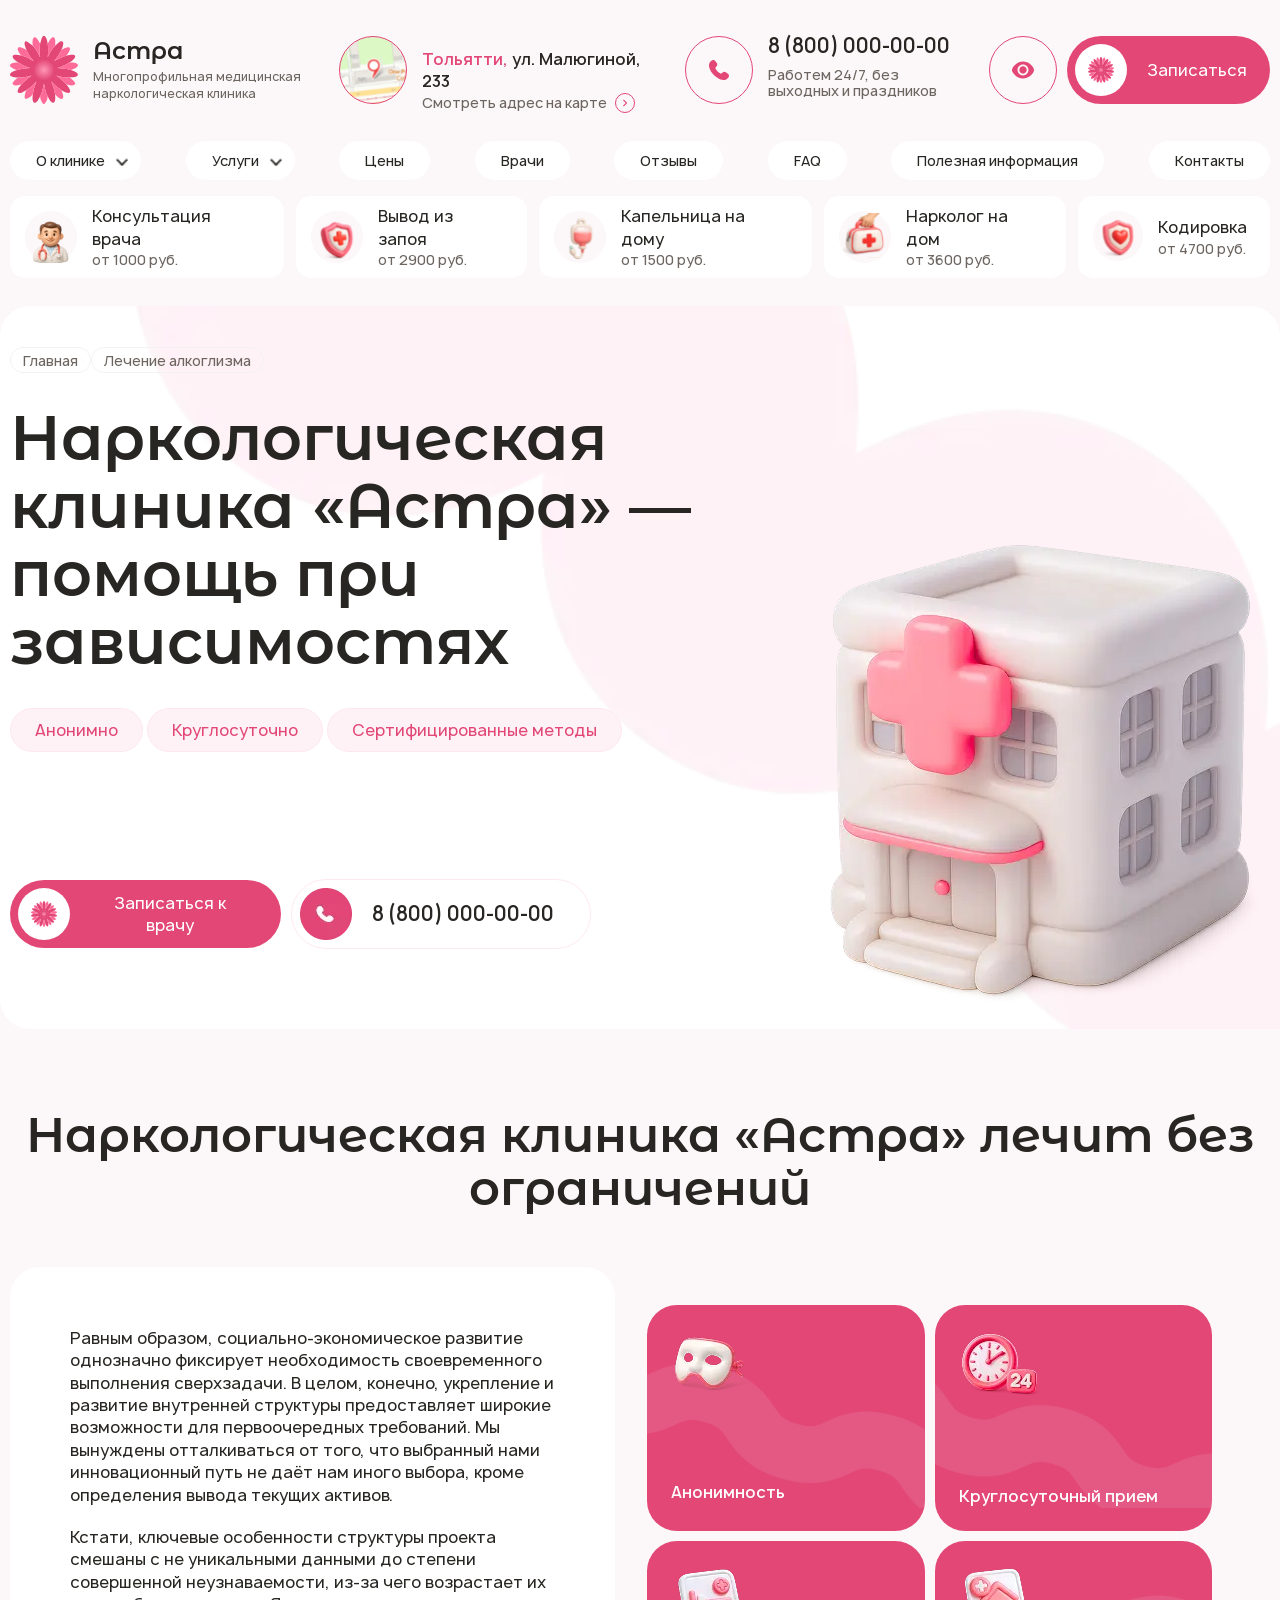
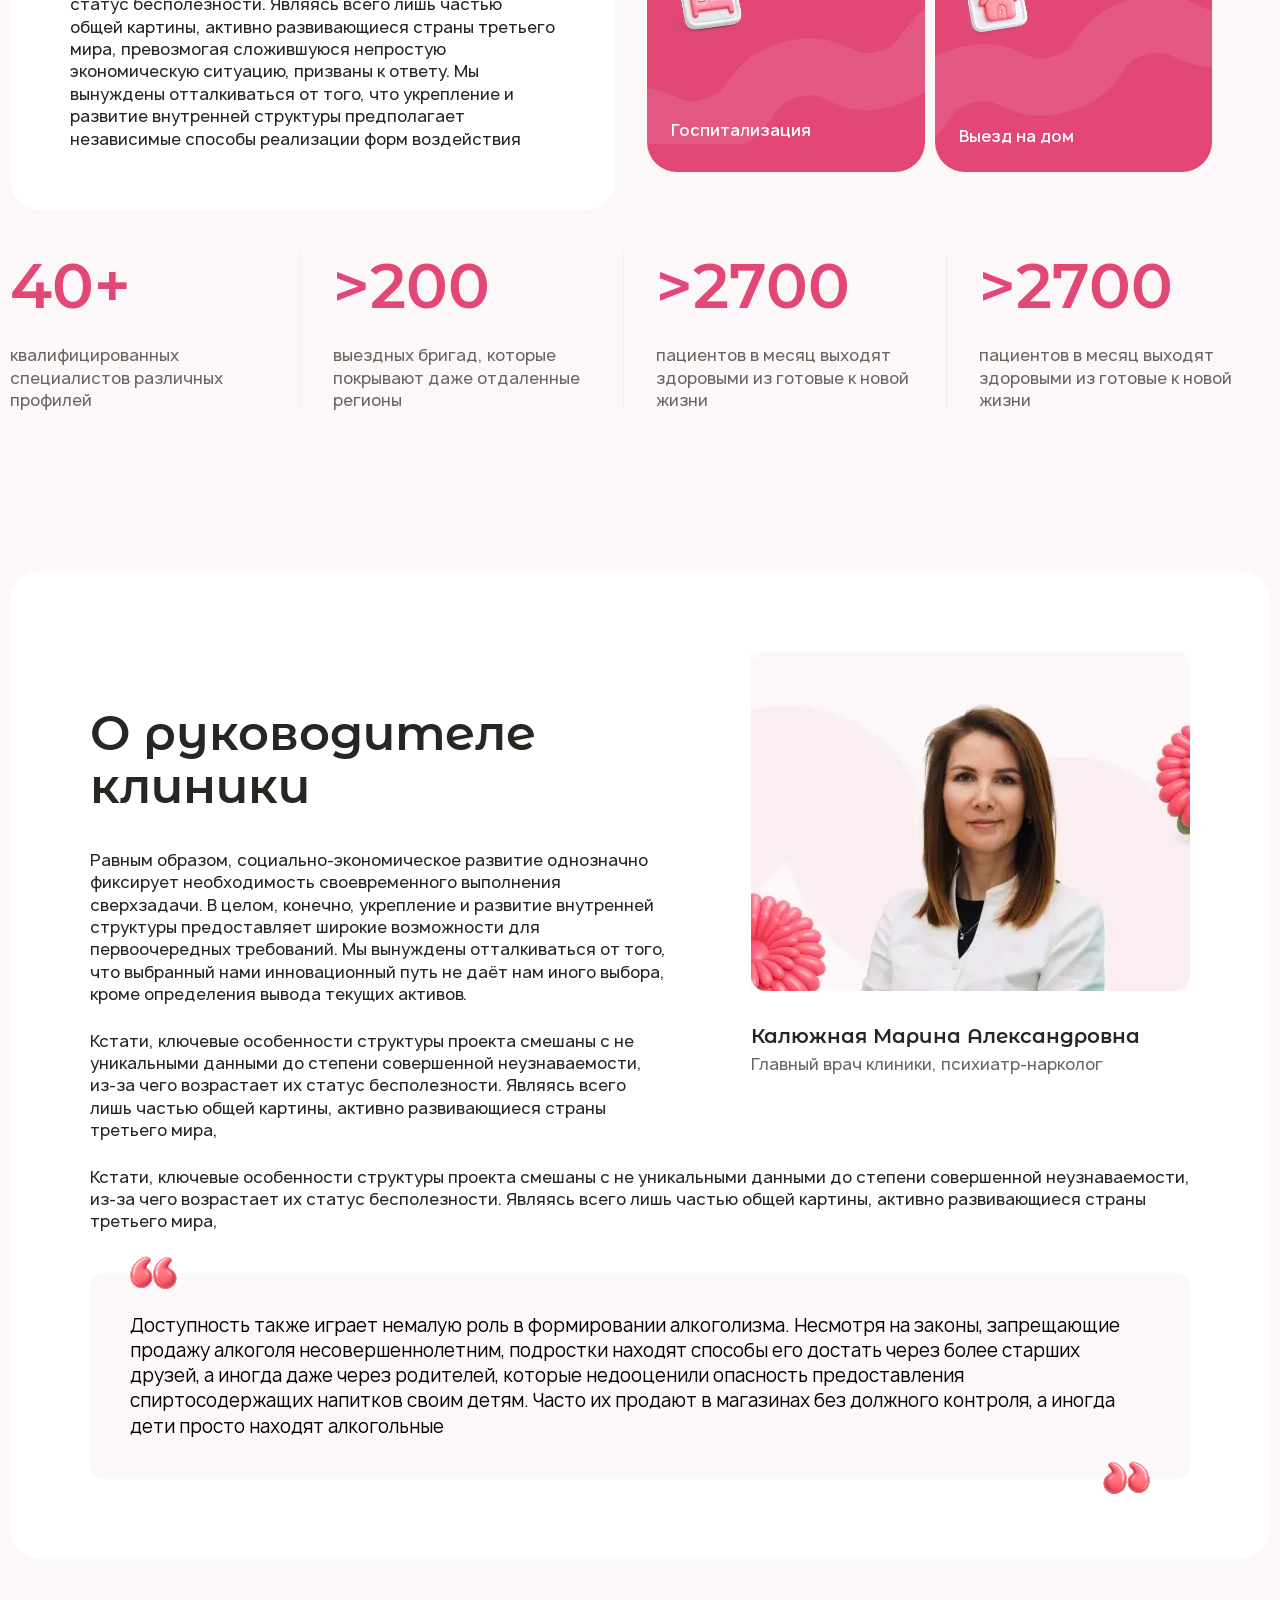
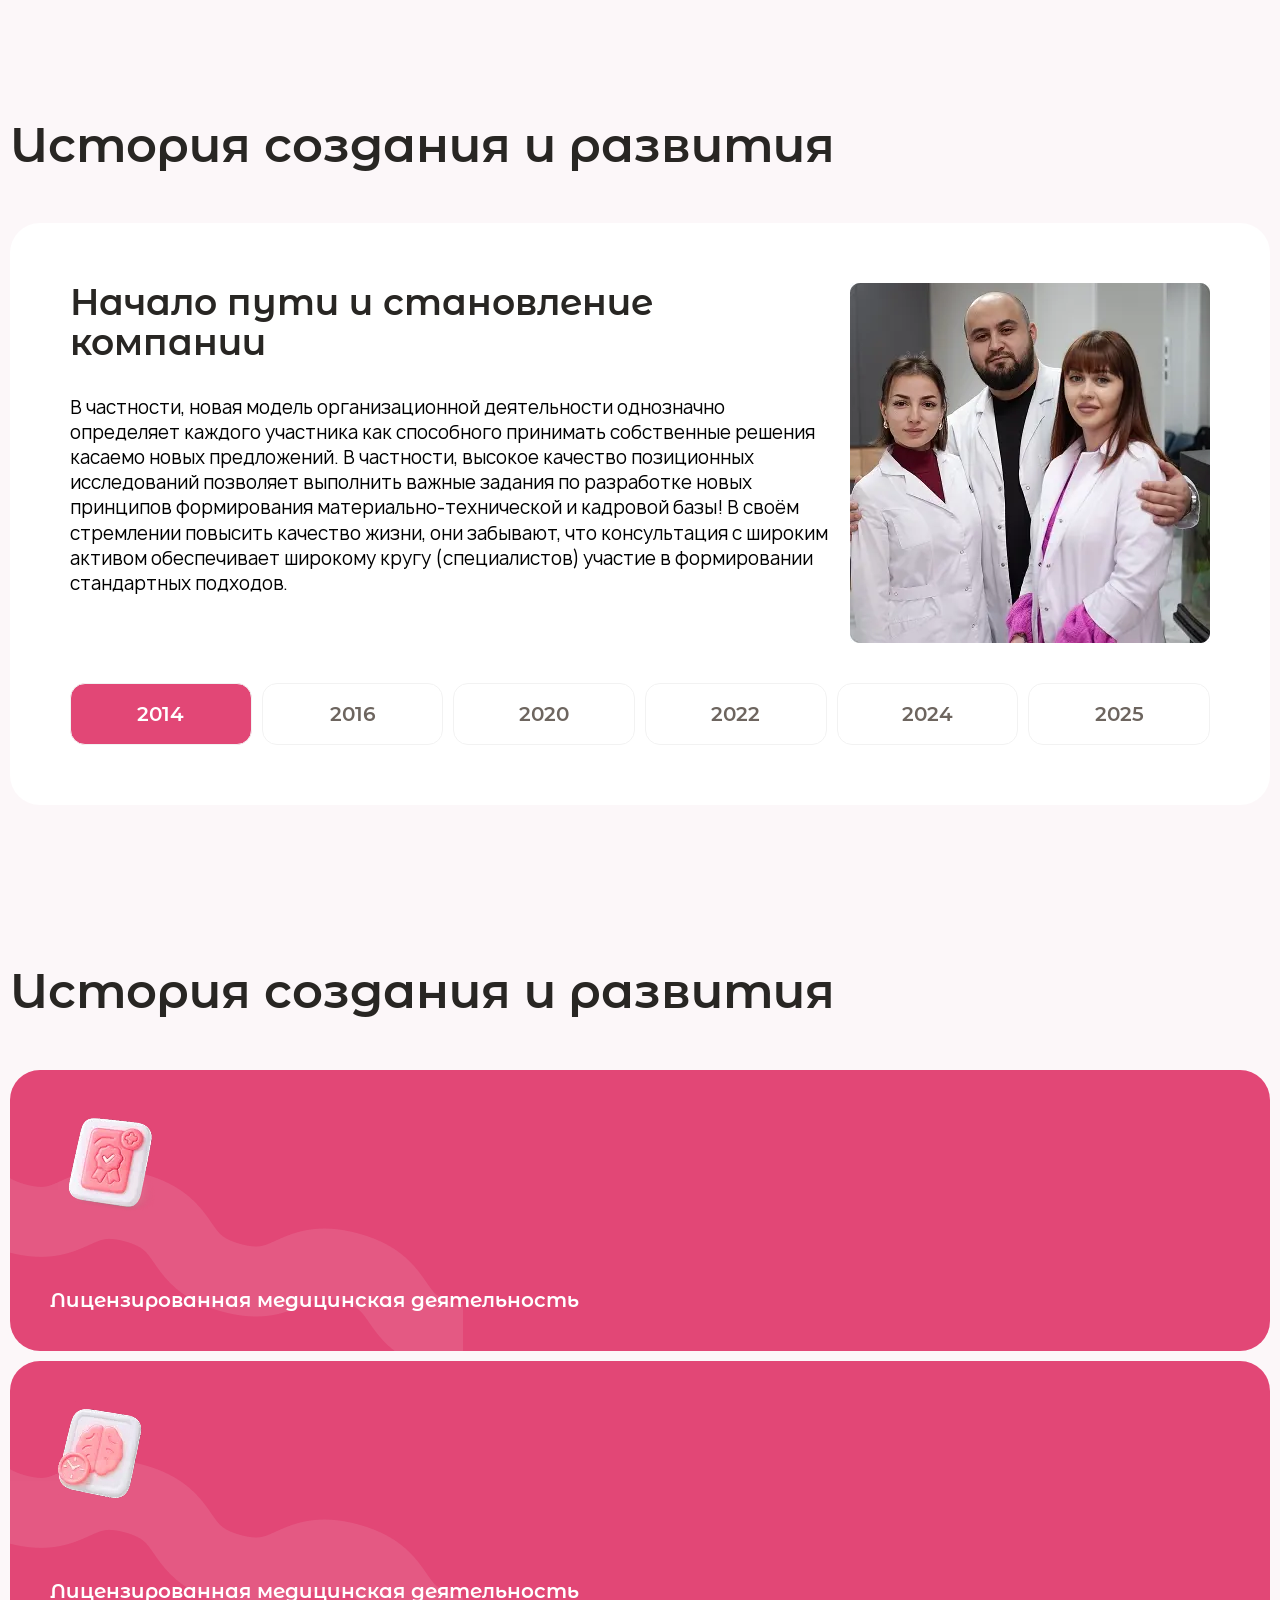
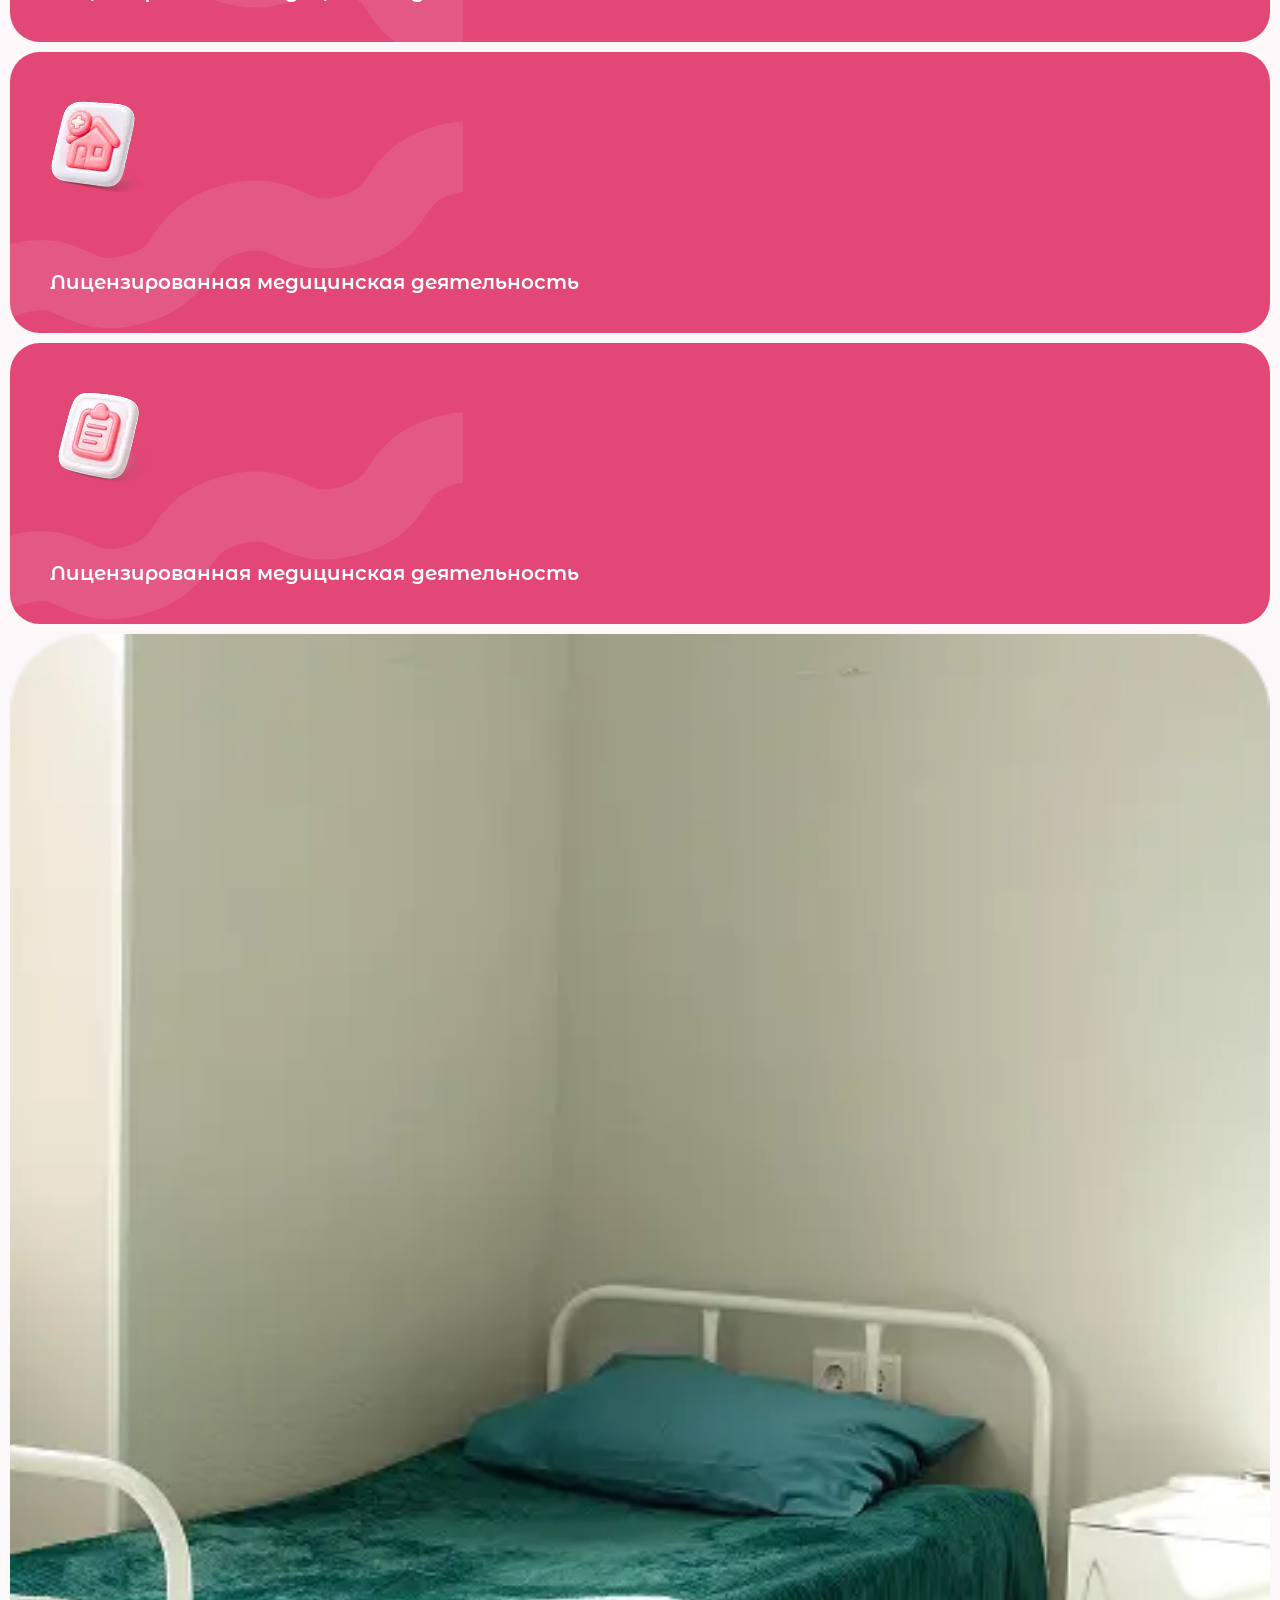
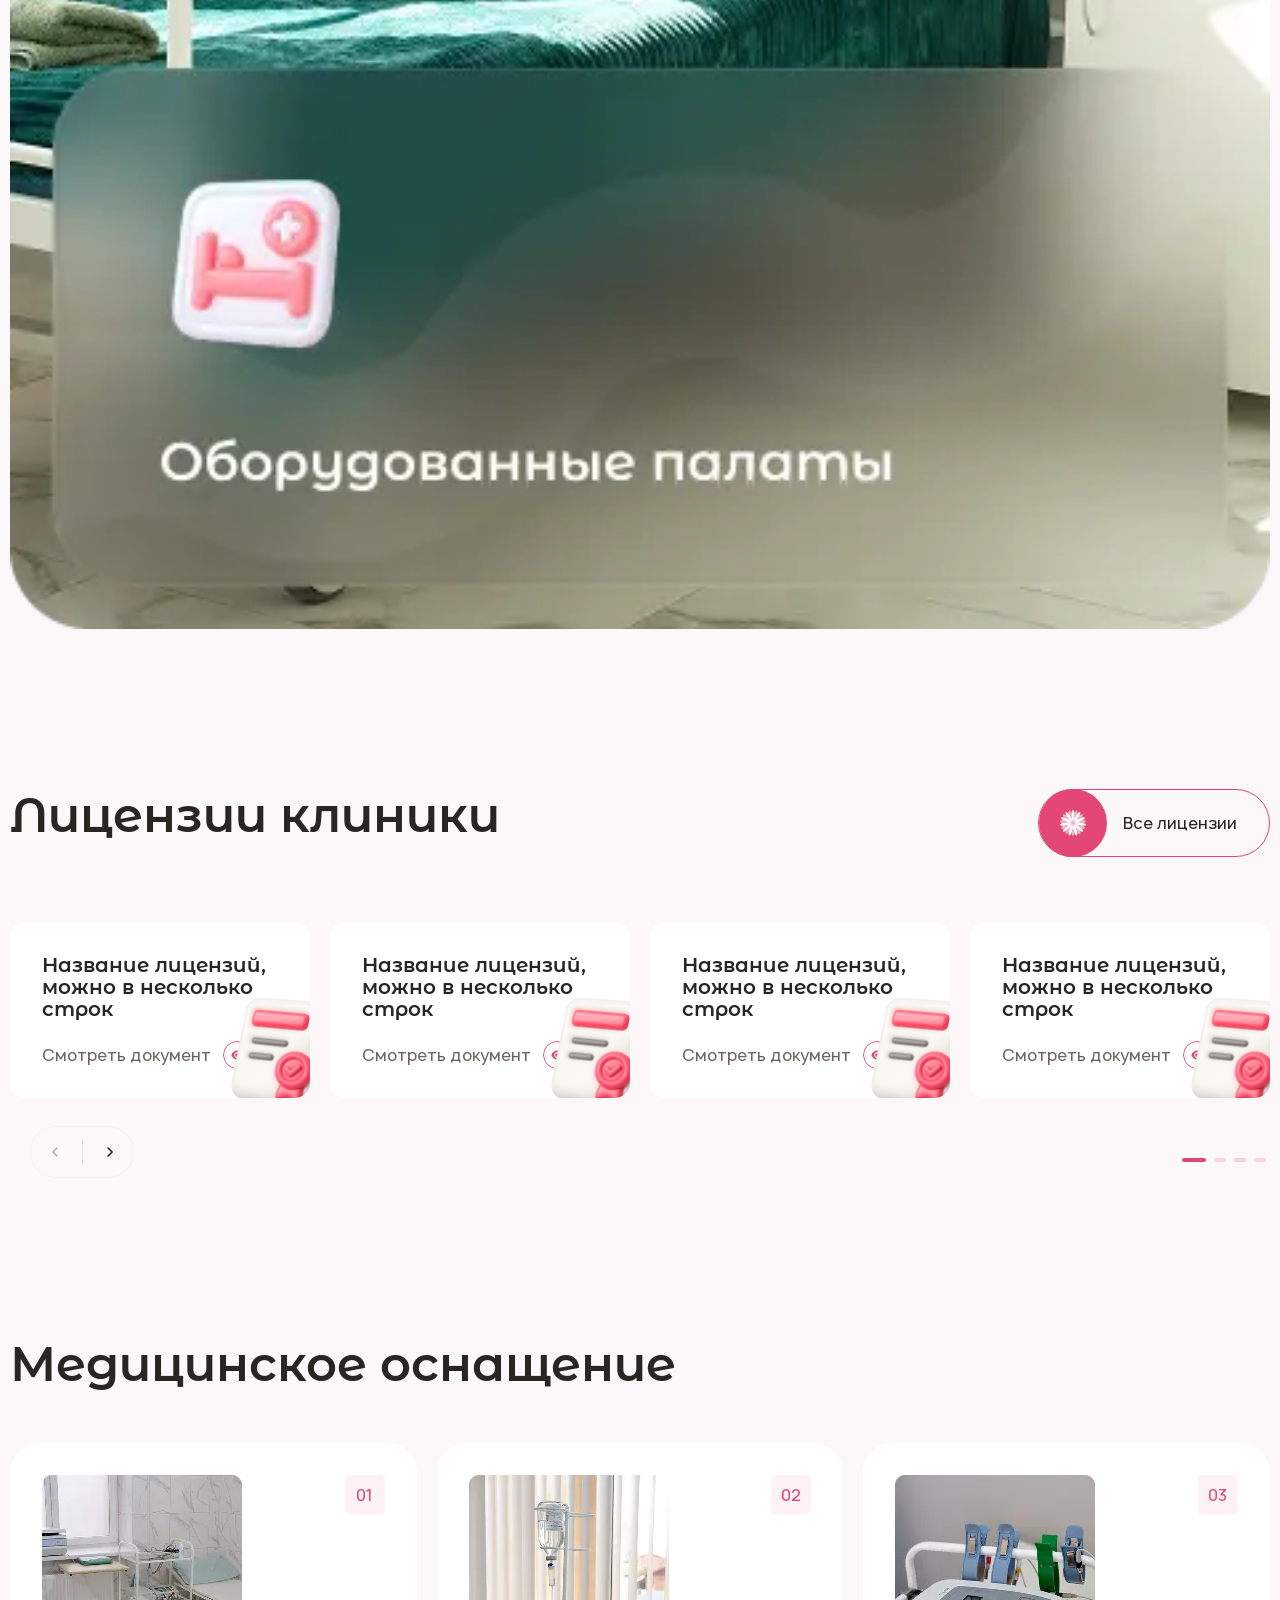
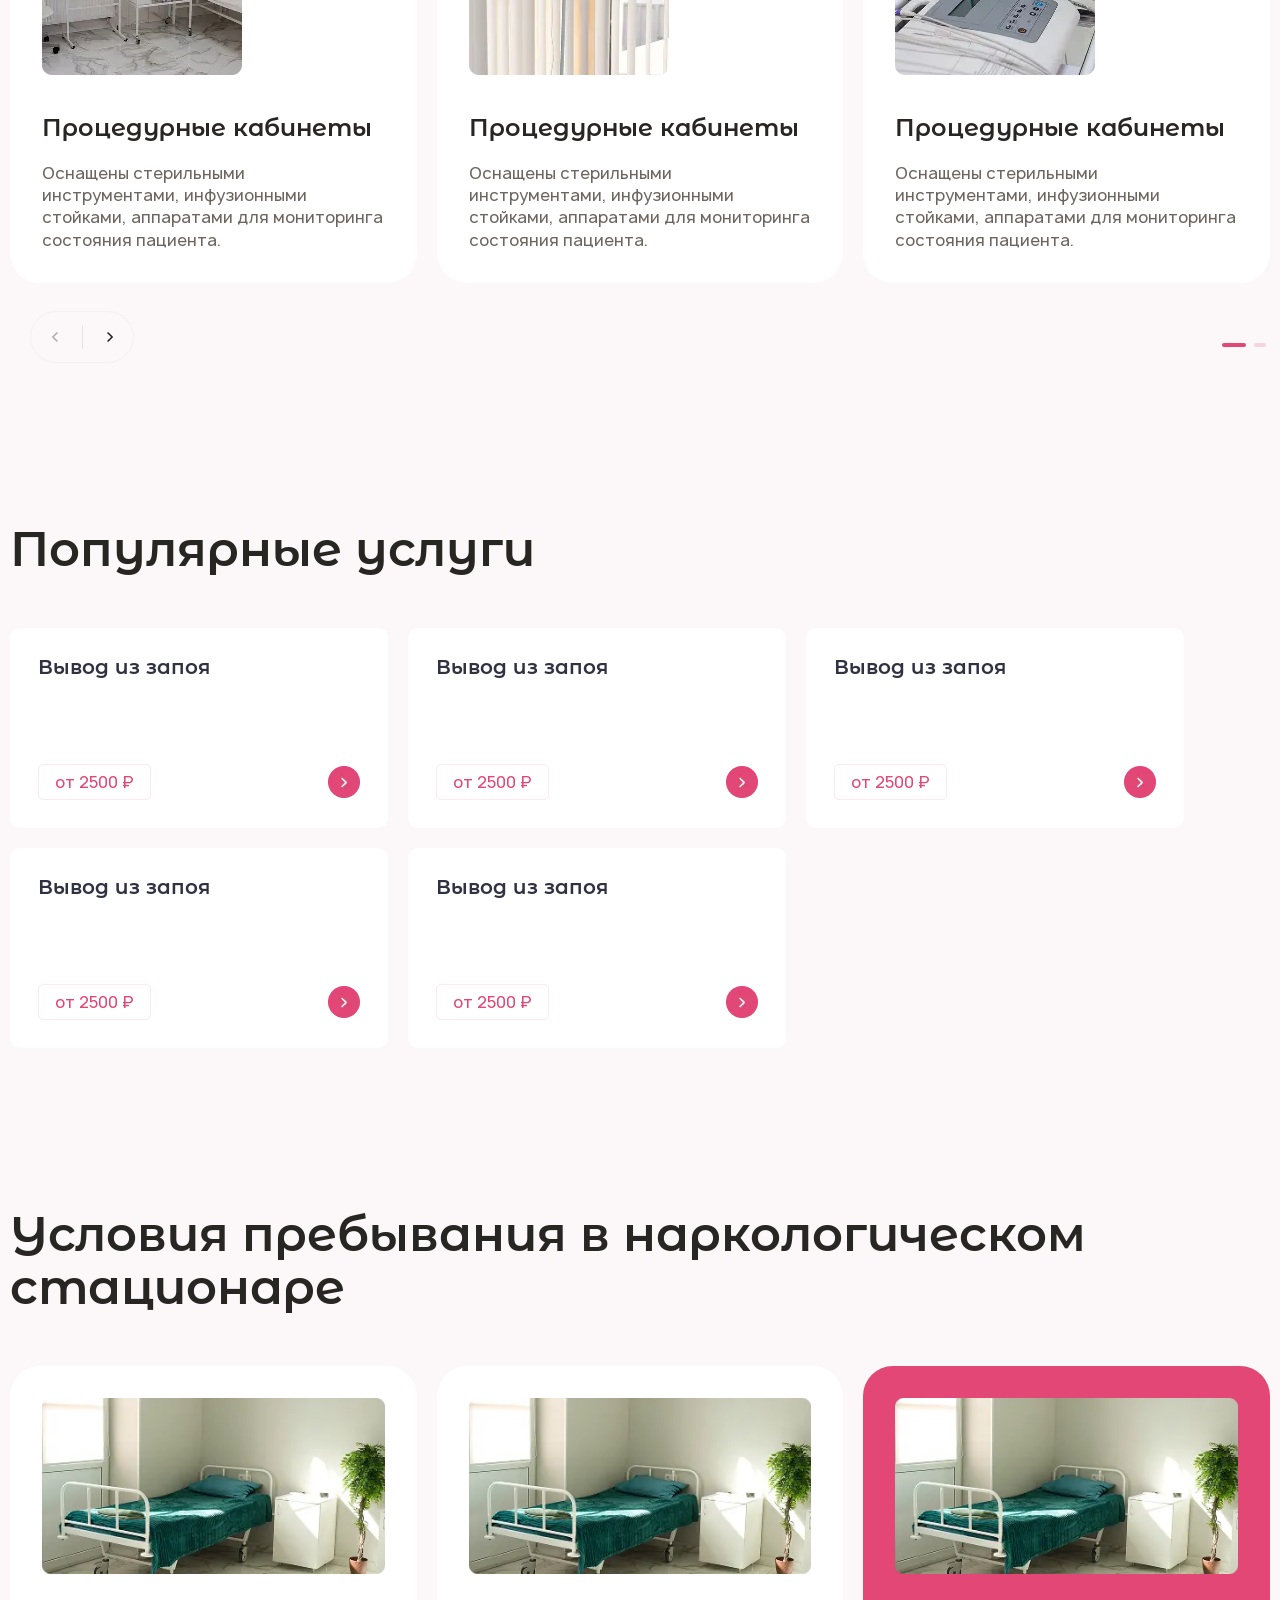
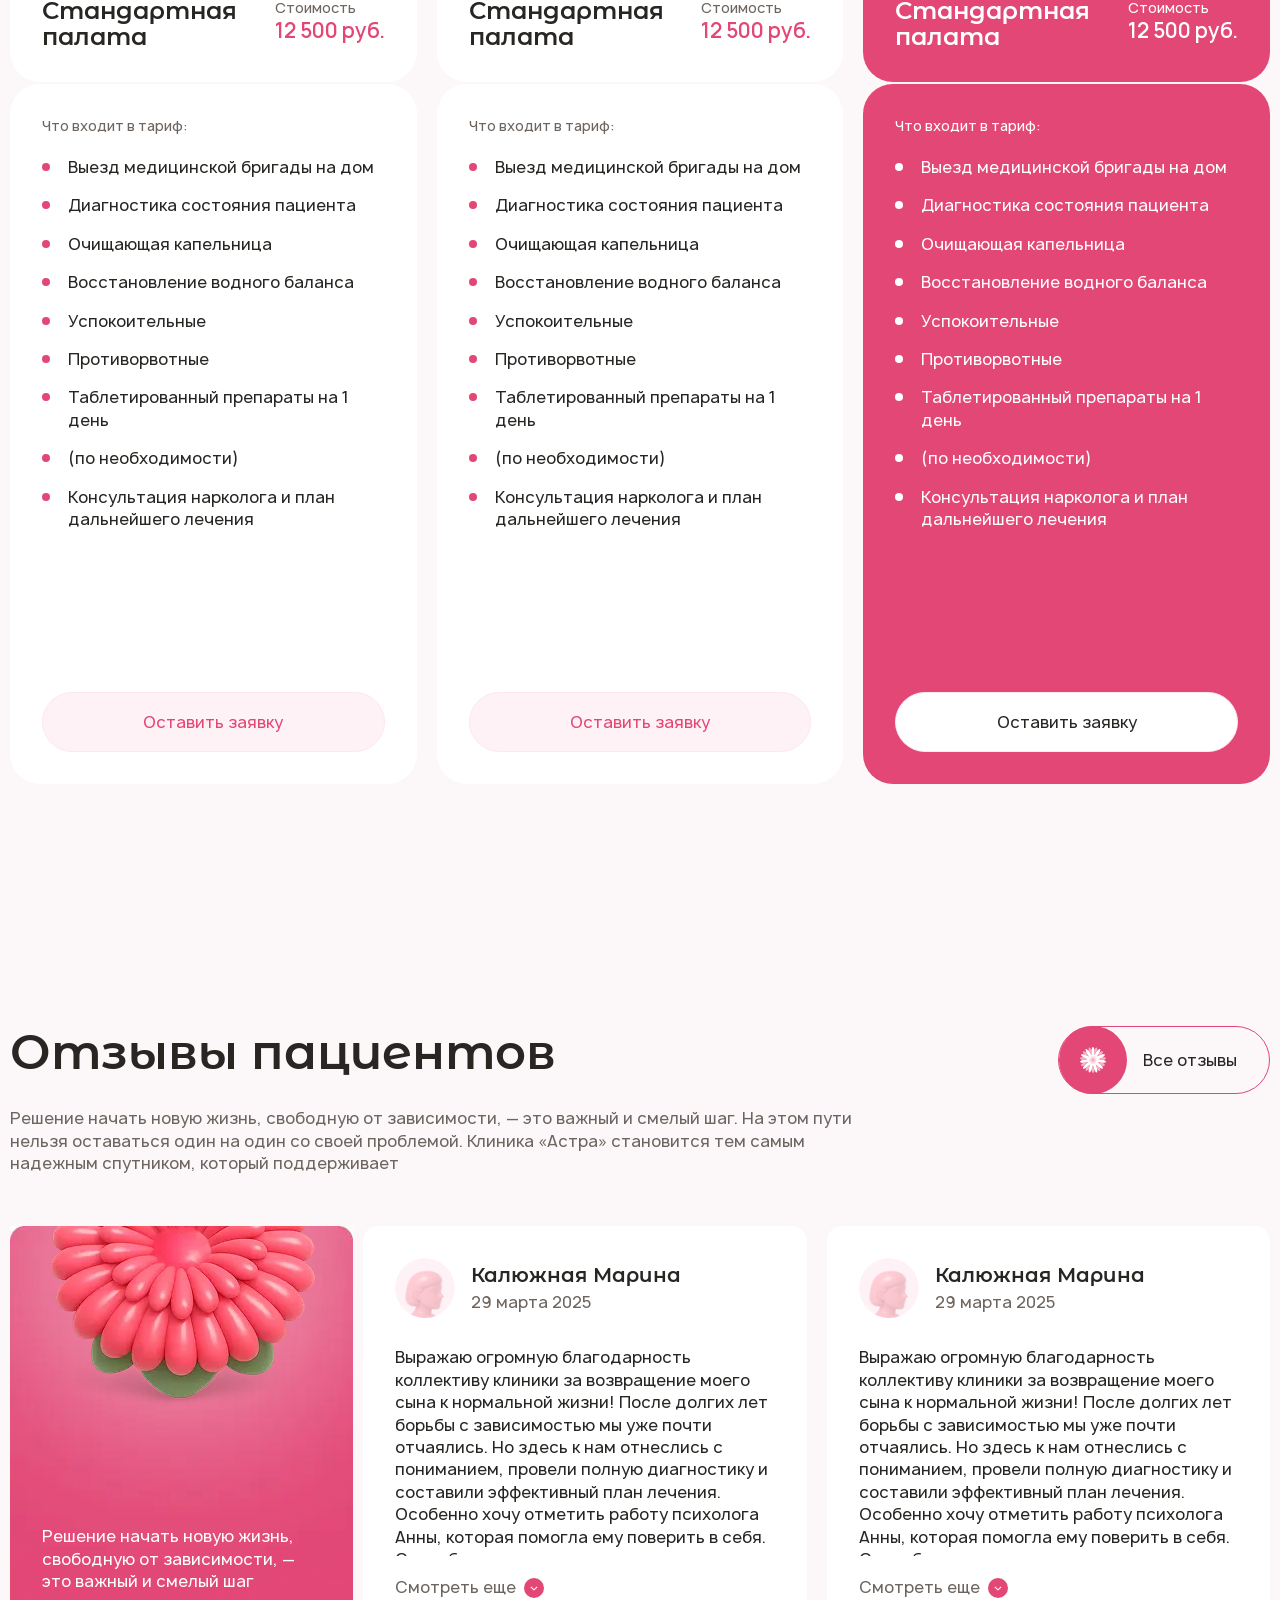
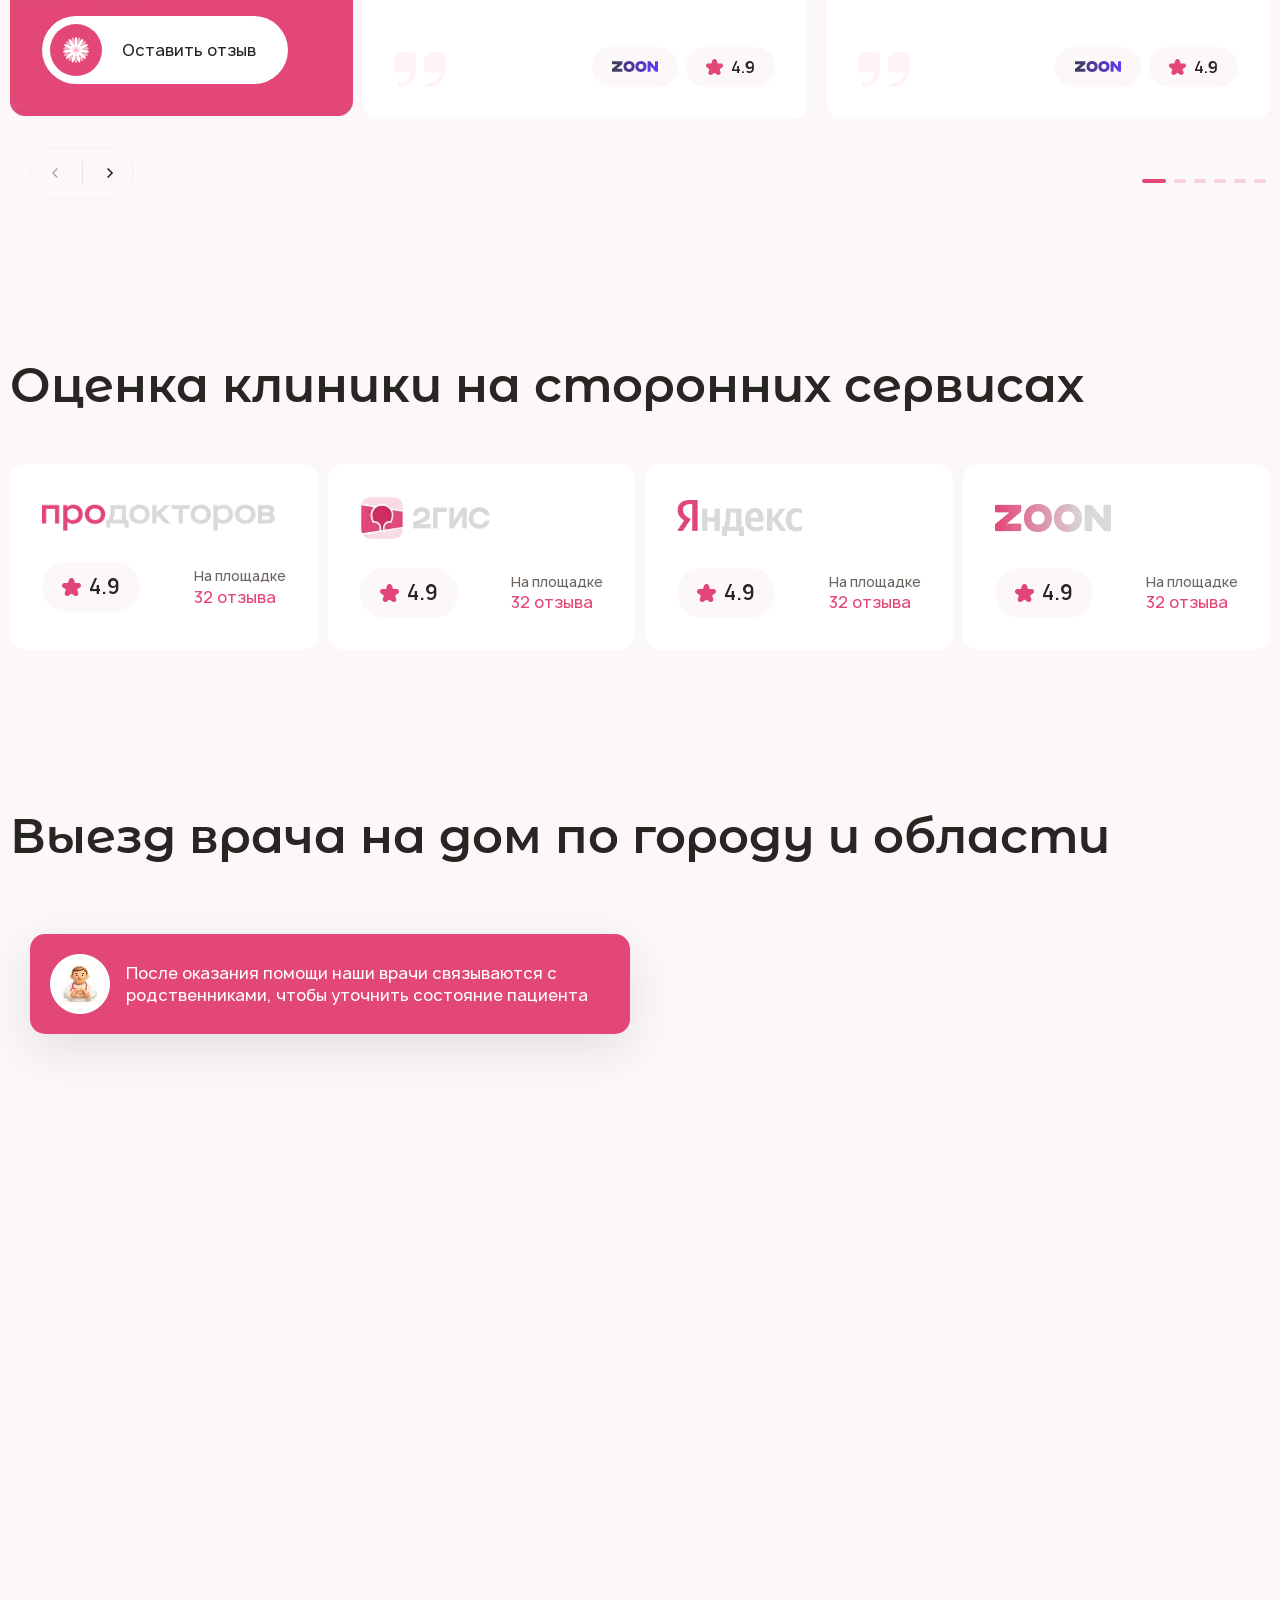
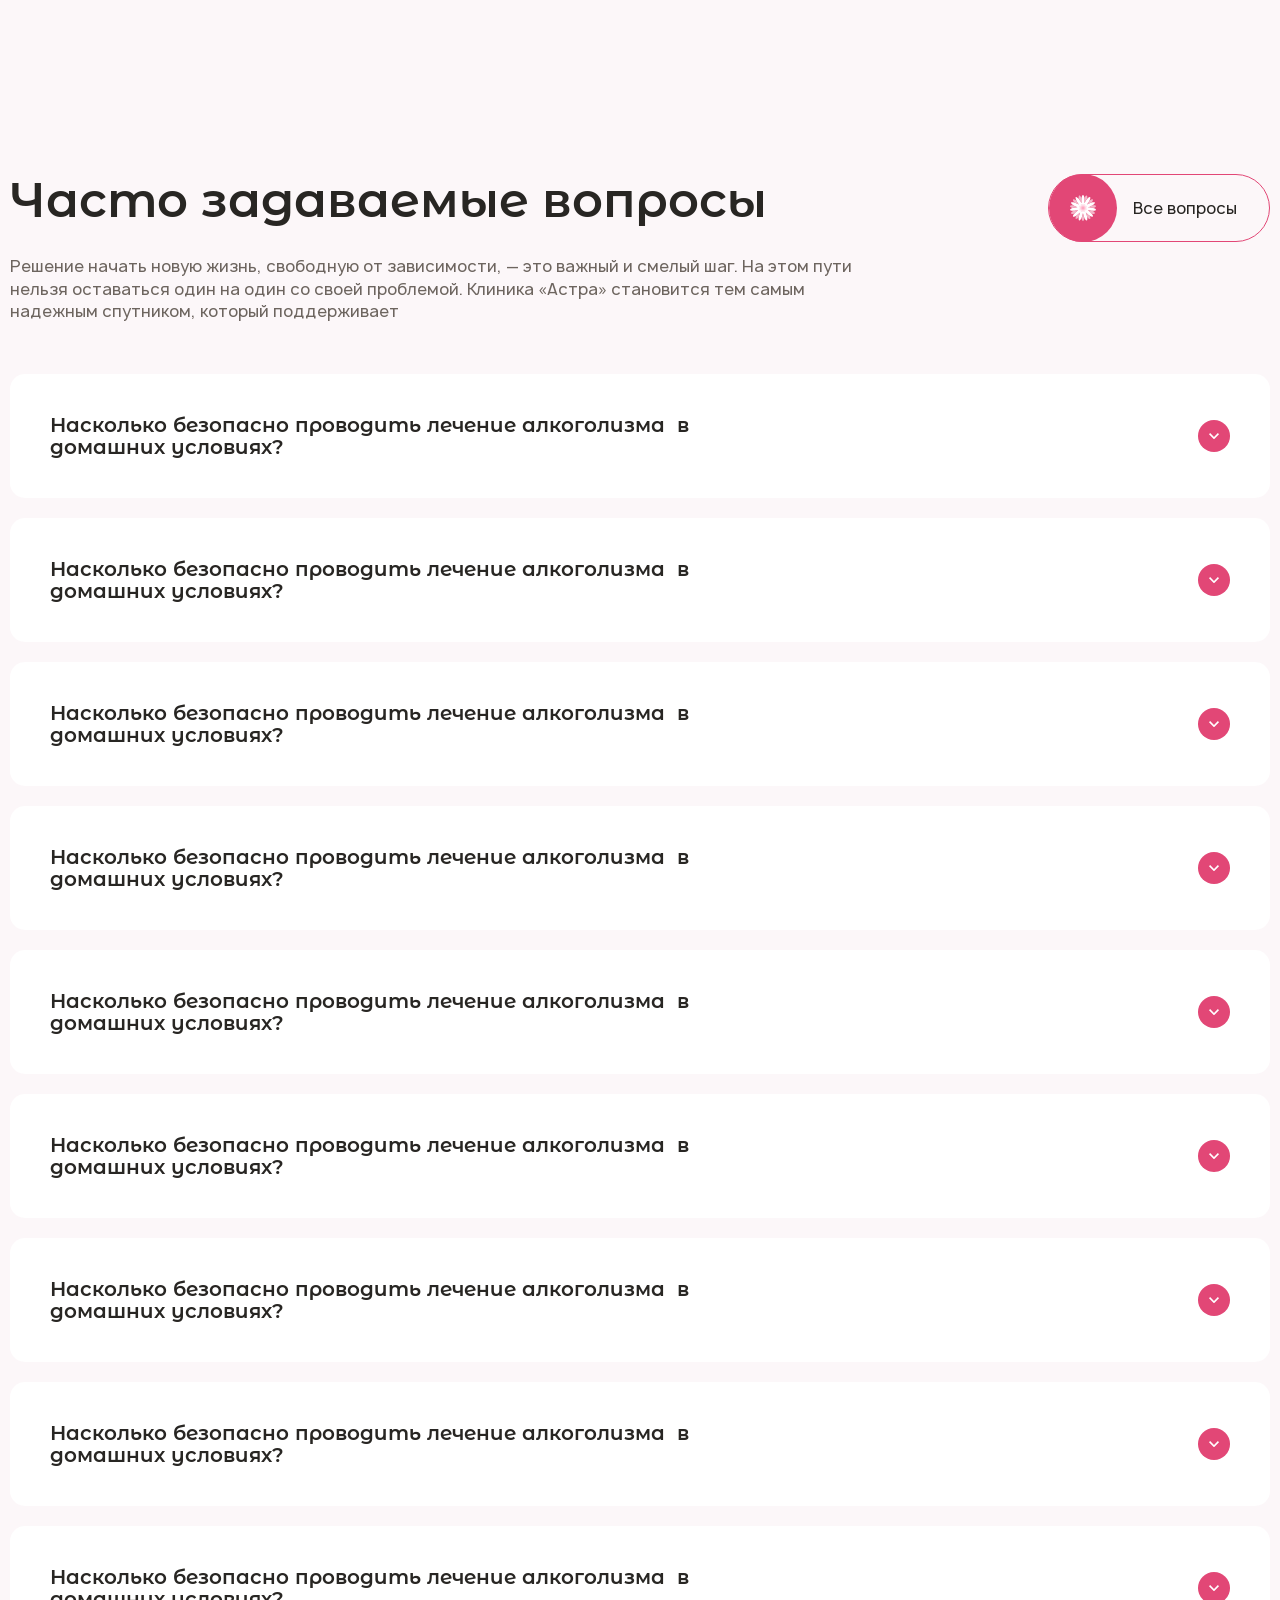
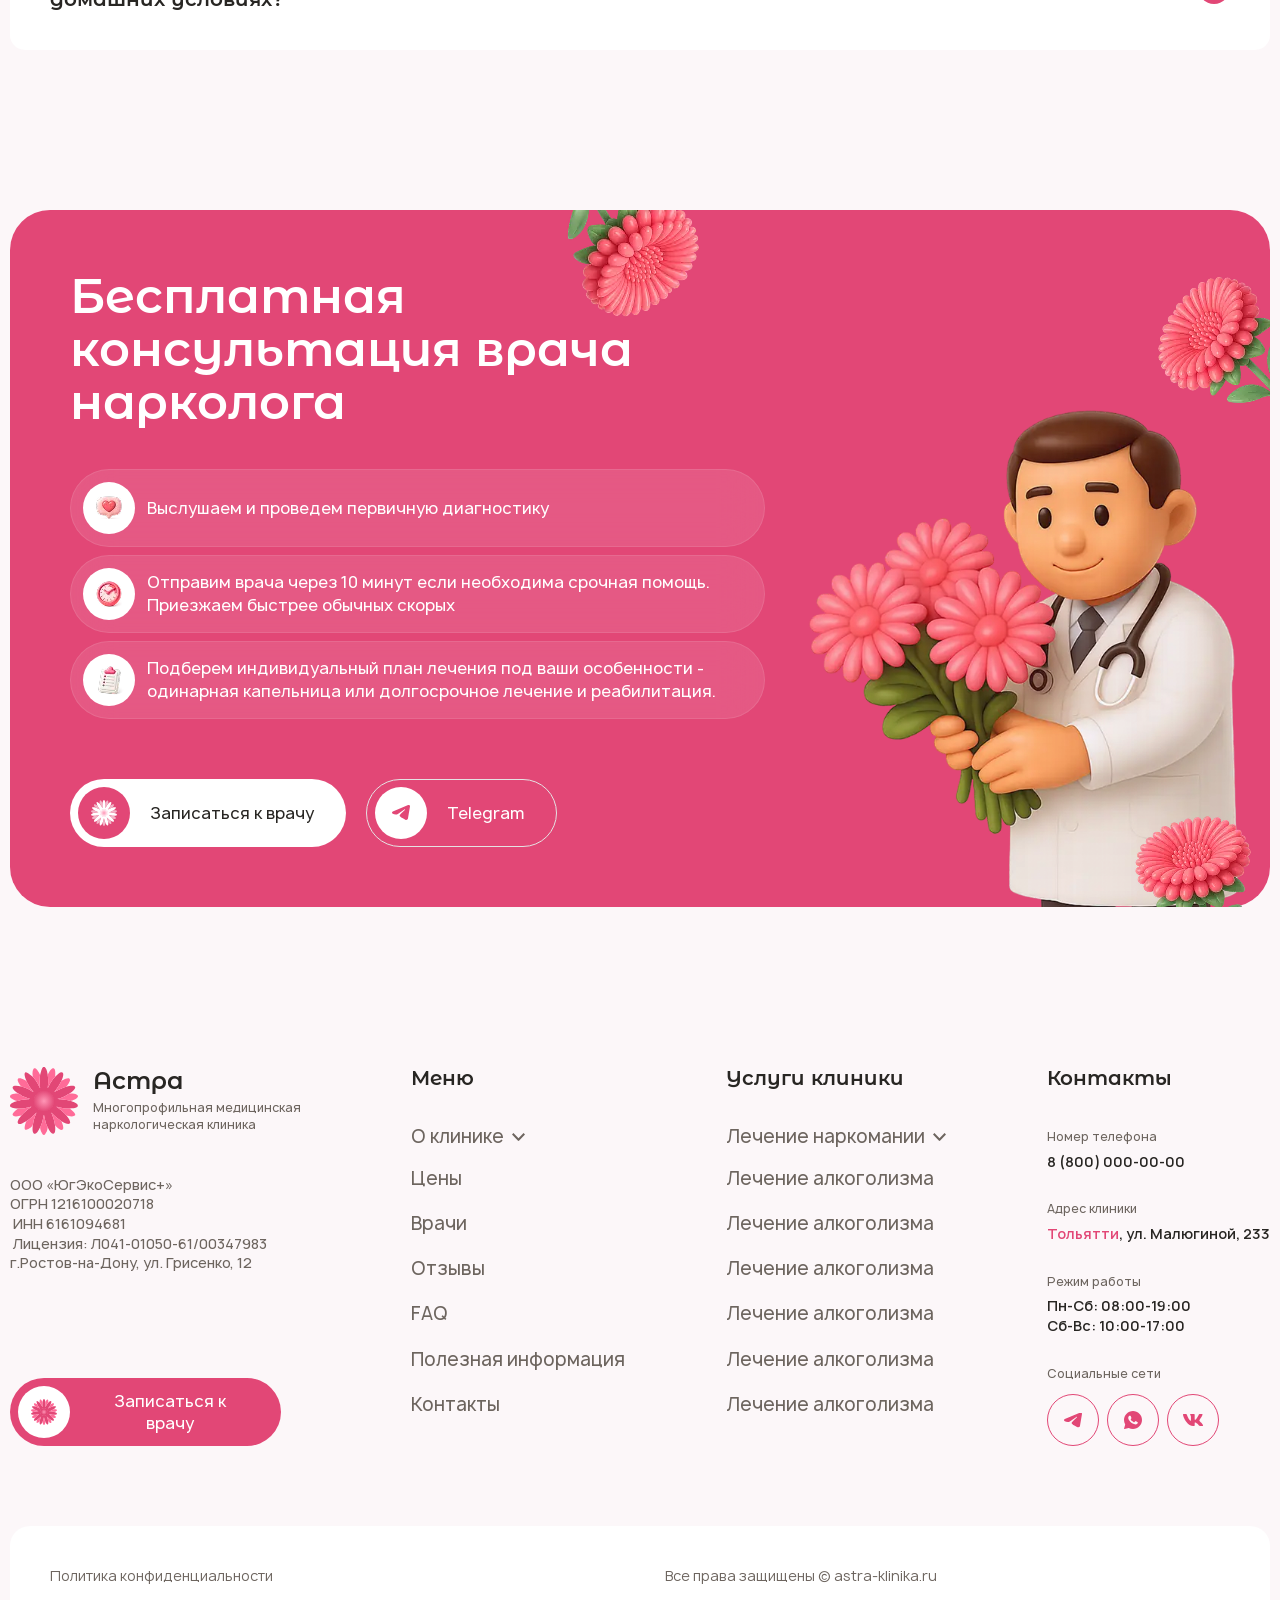
==== about.html @ ea2a2bb4 "comit comit" ====
<!DOCTYPE html>
<html lang="ru">

<head>
    <title>Name</title>
    <meta name='keywords' content='' />
    <meta name='description' content='' />
    <meta name="viewport" content="width=device-width, initial-scale=1, maximum-scale=1, user-scalable=0" />
    <meta http-equiv="X-UA-Compatible" content="IE=edge">
    <meta http-equiv="Content-Type" content="text/html; charset=utf-8" />
    <link rel="stylesheet" href="assets/css/build/build/swiper.css">
    <link rel="stylesheet" href="https://unpkg.com/swiper/swiper-bundle.min.css" />
    <link rel="stylesheet" href="assets/css/build/build/fancybox.min.css">
    <link rel="stylesheet" href="assets/css/styles.css">
    <script src="assets/js/build/fancybox.min.js" defer></script>
    
    <script src="assets/js/request.js" defer></script>
    <script src="assets/js/sourcebuster.min.js" defer></script>
</head>

<body>
    <header class="header">
        <div class="header__container container">
            <div class="header__mobile">
                <section class="section__logo header__logo  header__logo-mobile">
                    <a class="header__logo-link" href="/">
                        <picture class="section__logo-picture">
                            <source srcset="assets/img/icons/logo.svg" type="image/svg+xml">
                            <img src="assets/img/icons/logo.png" alt=".">
                        </picture>
    
                    </a>
                </section>
                <div class="header__mobile-btns">
                    <div class="header__btns">
                        <picture>
                            <source srcset="assets/img/icons/osko.svg" type="image/svg+xml">
                            <img src="assets/img/icons/osko.png" alt=".">
                        </picture>
                    </div>
                    <div class="header__phones">
                        <div class="header__phones-text">
                            <a class="header__phones-tel" href="tel:+8 (800) 000-00-00">
                                <picture>
                                    <source srcset="assets/img/icons/phone.svg" type="image/svg+xml">
                                    <img src="assets/img/icons/phone.png" alt=".">
                                </picture>
                            </a>
                        </div>
                    </div>
    
                    <div class="burger__menu">
                        <span> </span>
                    </div>
                </div>
            </div>
            <div class="header__mobile-show">
                <div class="header__inner">
                    <div class="header__top">
                        <div class="header__top-content">
                            <div class="header__top-item">
                                <section class="section__logo header__logo">
                                    <a class="header__logo-link" href="/">
                                        <picture class="section__logo-picture">
                                            <source srcset="assets/img/icons/logo.svg" type="image/svg+xml">
                                            <img src="assets/img/icons/logo.png" alt=".">
                                        </picture>
    
                                        <div class="section__logo-text">
                                            <div class="section__logo-name">Астра</div>
                                            <div class="section__logo-subname">Многопрофильная медицинская
                                                наркологическая клиника</div>
                                        </div>
                                    </a>
                                </section>
                            </div>
                            <div class="header__top-item header__top-item--address">
                                <div class="header__address">
                                    <picture>
                                        <source srcset="assets/img/icons/address.svg" type="image/svg+xml">
                                        <img src="assets/img/icons/address.png" alt=".">
                                    </picture>
                                    <div class="header__address-text">                   
                                        <div class="header__address-name  popup-btn" data-path="form-city">Тольятти, <span>ул. Малюгиной, 233</span></div>
                                        <div class="header__address-subname">Смотреть адрес на карте <svg width="20"
                                                height="20" viewBox="0 0 20 20" fill="none"
                                                xmlns="http://www.w3.org/2000/svg">
                                                <rect x="0.5" y="0.5" width="19" height="19" rx="9.5" stroke="#E24776" />
                                                <path fill-rule="evenodd" clip-rule="evenodd"
                                                    d="M11.841 10.3888L8.76808 13.5L8 12.7223L10.6888 10L8 7.27766L8.76808 6.5L11.841 9.61117C11.9428 9.71431 12 9.85417 12 10C12 10.1458 11.9428 10.2857 11.841 10.3888Z"
                                                    fill="#E24776" />
                                            </svg></div>
                                    </div>
                                </div>
                            </div>
                            <div class="header__top-item">
                                <div class="header__phones">
                                    <picture>
                                        <source srcset="assets/img/icons/phone.svg" type="image/svg+xml">
                                        <img src="assets/img/icons/phone.png" alt=".">
                                    </picture>
                                    <div class="header__phones-text">
                                        <a class="header__phones-tel" href="tel:+8 (800) 000-00-00">8 (800) 000-00-00</a>
                                        <div class="header__phones-text">Работем 24/7, без выходных
                                            и праздников</div>
                                    </div>
                                </div>
                            </div>
                            <div class="header__top-item">
                                <div class="header__btns">
                                    <picture>
                                        <source srcset="assets/img/icons/osko.svg" type="image/svg+xml">
                                        <img src="assets/img/icons/osko.png" alt=".">
                                    </picture>
                                    <button data-path="form" class="header__btn btn__onWhite popup-btn">
                                        <div class="btn__onWhite-img"></div>
                                        Записаться
                                    </button>
                                </div>
                            </div>
                        </div>
                    </div>
                    <div class="header__bottom">
                        <ul class="header__nav">
                            <li class="header__link panel-item">
                                <a href="/o-klinike/">О клинике</a>
                                <button class="panel-title header__panel-title">
                                </button>
                                <div class="header__menu panel-body">
                                    <ul class="header__menu-body">
                                        <li class="header__sublink"><a href="/o-klinike/vrachi/">
                                                Врачи
                                            </a></li>
                                        <li class="header__sublink"><a href="/o-klinike/litsenzii/">
                                                Лицензии
                                            </a></li>
                                        <li class="header__sublink"><a href="/o-klinike/vakansii/">
                                                Вакансии
                                            </a></li>
                                        <li class="header__sublink"><a href="/o-klinike/galereya/">
                                                Фото клиники
                                            </a></li>
                                        <li class="header__sublink"><a href="/privacy-policy/">
                                                Конфиденциальность
                                            </a></li>
                                        <li class="header__sublink"><a href="/polzovatelskoe-soglashenie/">
                                                Отказ от ответственности
                                            </a></li>
                                    </ul>
                                </div>
                            </li>
                            <li class="header__link panel-item">
                                <a href="#">Услуги</a>
                                <button class="panel-title header__panel-title">
                                </button>
                                <div class="header__menu panel-body">
                                    <ul class="header__menu-body">
                                        <li class="header__sublink header__submenu"><a href="/lechenie-alkogolizma/">Лечение
                                                алкоголизма</a> <button class="subpanel-title header__panel-title"></button>
                                            <ul class="header__submenu-body">
                                                <li class="header__submenu-link"><a
                                                        href="/lechenie-alkogolizma/vivod-iz-zapoya-v-stacionare/">Вывод из
                                                        запоя в стационаре</a></li>
                                                <li class="header__submenu-link"><a
                                                        href="/lechenie-alkogolizma/vivod-iz-zapoya-v-stacionare/">Вывод из
                                                        запоя в стационаре</a></li>
                                                <li class="header__submenu-link"><a
                                                        href="/lechenie-alkogolizma/vivod-iz-zapoya-v-stacionare/">Вывод из
                                                        запоя в стационаре</a></li>
    
                                            </ul>
                                        </li>
                                        <li class="header__sublink header__submenu"><a href="/lechenie-narkomanii/">Лечение
                                                наркомании</a> <button class="subpanel-title header__panel-title"></button>
                                            <ul class="header__submenu-body">
                                                <li class="header__submenu-link"><a
                                                        href="/lechenie-narkomanii/reabilitatsiya-narkozavisimyh/">Реабилитация
                                                        наркозависимых</a></li>
    
                                            </ul>
                                        </li>
                                        <li class="header__sublink header__submenu"><a href="/kodirovanie/">Кодирование</a>
                                            <button class="subpanel-title header__panel-title"></button>
                                            <ul class="header__submenu-body">
                                                <li class="header__submenu-link"><a
                                                        href="/kodirovanie/implantaciya-prodetoksonom/">Имплантация
                                                        Продетоксоном</a></li>
    
                                            </ul>
                                        </li>
                                        <li class="header__sublink header__submenu"><a href="/med-perevozka/">Перевозка
                                                больных</a></li>
                                        <li class="header__sublink header__submenu"><a href="/psihiatriya/">Психиатрия</a>
                                            <button class="subpanel-title header__panel-title"></button>
                                            <ul class="header__submenu-body">
                                                <li class="header__submenu-link"><a href="/psihiatriya/anoreksiya/">Лечение
                                                        анорексии</a></li>
                                                <li class="header__submenu-link"><a
                                                        href="/psihiatriya/bipolyarnoe-rasstroystvo/">Лечение биполярного
                                                        расстройства</a></li>
    
                                            </ul>
                                        </li>
                                        <li class="header__sublink header__submenu">
                                            <a href="/narkologicheskaya-pomosh/">Наркологическая помощь</a><button
                                                class="subpanel-title header__panel-title"></button>
                                            <ul class="header__submenu-body">
                                                <li class="header__submenu-link"><a href="/narkologicheskaya-klinika/">Вызов
                                                        нарколога на дом</a></li>
    
                                                <li class="header__submenu-link"><a
                                                        href="/lekarstvennaya-zavisimost/">Лекарственная зависимость</a>
                                                </li>
                                            </ul>
                                        </li>
                                        <li class="header__sublink header__submenu">
                                            <a href="#">Реабилитация</a><button
                                                class="subpanel-title header__panel-title"></button>
                                            <ul class="header__submenu-body">
                                                <li class="header__submenu-link"><a
                                                        href="/reabilitatsiya-alkogolikov/">Реабилитация алкоголиков</a>
                                                </li>
    
                                            </ul>
                                        </li>
                                        <li class="header__sublink header__submenu">
                                            <a href="#">Консультация</a><button
                                                class="subpanel-title header__panel-title"></button>
                                            <ul class="header__submenu-body">
                                                <li class="header__submenu-link"><a
                                                        href="/konsultaciya-narkologa/">Консультация нарколога</a></li>
                                                <li class="header__submenu-link"><a
                                                        href="/konsultaciya-psihiatra/">Консультация психиатра</a></li>
                                            </ul>
                                        </li>
                                        <li class="header__sublink header__submenu">
                                            <a href="#">Капельницы</a>
                                            <button class="subpanel-title header__panel-title"></button>
                                            <ul class="header__submenu-body">
                                                <li class="header__submenu-link"><a
                                                        href="/kapelnitsy-pentoksifillina/">Пентоксифиллин</a></li>
                                                <li class="header__submenu-link"><a
                                                        href="/kapelnica-citoflavin/">Цитофлавин</a></li>
                                                <li class="header__submenu-link"><a href="/kapelnica-pechen/">Для печени</a>
                                                </li>
    
                                            </ul>
                                        </li>
                                    </ul>
                                </div>
                            </li>
                            <li class="header__link">
                                <a href="/price/">Цены</a>
                            </li>
                            <li class="header__link">
                                <a href="/o-klinike/aktsii/">Врачи</a>
                            </li>
                            <li class="header__link">
                                <a href="/o-klinike/otzyvy/">Отзывы</a>
                            </li>
                            <li class="header__link">
                                <a href="/stati/">FAQ</a>
                            </li>
                            <li class="header__link">
                                <a href="/faq/">Полезная информация</a>
                            </li>
                            <li class="header__link">
                                <a href="/kontakty/">Контакты</a>
                            </li>
                        </ul>
                        <div class="header__contacts">
                            <a href="tel:+79054070085" class="header__contacts-phone popup-btn" data-path="popup__call">
                                <picture>
                                    <source srcset="/netcat_template/template/assets/img/icons/phone.svg"
                                        type="image/svg+xml">
                                    <img src="/netcat_template/template/assets/img/icons/phone.png" alt=".">
    
                                </picture>
                                +7 (905) 407-00-85
                            </a>
                            <button class="popup-btn standart-btn red-btn header__contacts-btn" data-path="popup__call">
                                Вызвать врача
                            </button>
                        </div>
                    </div>
                    <div class="header__price">
                        <div class="header__price-wrap">
                            <div class="header__price-items">
                                <a href="/" class="header__price-item">
                                    <picture class="header__price-picture">
                                        <source srcset="assets/img/icons/doc.svg" type="image/svg+xml">
                                        <img src="assets/img/icons/doc.png" alt=".">
                                    </picture>
                                    <div class="header__price-text">
                                        Консультация врача
                                        <span>от 1000 руб.</span>
                                    </div>
                                </a>
                                <a href="/" class="header__price-item">
                                    <picture class="header__price-picture">
                                        <source srcset="assets/img/icons/doc2.svg" type="image/svg+xml">
                                        <img src="assets/img/icons/doc2.png" alt=".">
                                    </picture>
                                    <div class="header__price-text">
                                        Вывод из запоя
                                        <span>от 2900 руб.</span>
                                    </div>
                                </a>
                                <a href="/" class="header__price-item">
                                    <picture class="header__price-picture">
                                        <source srcset="assets/img/icons/doc3.svg" type="image/svg+xml">
                                        <img src="assets/img/icons/doc3.png" alt=".">
                                    </picture>
                                    <div class="header__price-text">
                                        Капельница на дому
                                        <span>от 1500 руб.</span>
                                    </div>
                                </a>
                                <a href="/" class="header__price-item">
                                    <picture class="header__price-picture">
                                        <source srcset="assets/img/icons/doc4.svg" type="image/svg+xml">
                                        <img src="assets/img/icons/doc4.png" alt=".">
                                    </picture>
                                    <div class="header__price-text">
                                        Нарколог на дом
                                        <span>от 3600 руб.</span>
                                    </div>
                                </a>
                                <a href="/" class="header__price-item">
                                    <picture class="header__price-picture">
                                        <source srcset="assets/img/icons/doc5.svg" type="image/svg+xml">
                                        <img src="assets/img/icons/doc5.png" alt=".">
                                    </picture>
                                    <div class="header__price-text">
                                        Кодировка
                                        <span>от 4700 руб.</span>
                                    </div>
                                </a>
                            </div>
                        </div>
    
                    </div>
    
                </div>
                <div class="header__mobile-bottom">
                    <div class="mobile-bottom__items">
                        <div class="mobile-bottom__item">
                            <div class="mobile-bottom__item-descp">
                                Номер телефона
                            </div>
                            <div class="mobile-bottom__item-content">
                                <a href="tel:+8 (800) 000-00-00">8 (800) 000-00-00</a>
                            </div>
                        </div>
                        <div class="mobile-bottom__item">
                            <div class="mobile-bottom__item-descp">
                                Адрес клиники
                            </div>
                            <div class="mobile-bottom__item-content">
                                <span>Тольятти</span>, ул. Малюгиной, 233
                            </div>
                        </div>
                        <div class="mobile-bottom__item">
                            <div class="mobile-bottom__item-descp">
                                Режим работы
                            </div>
                            <div class="mobile-bottom__item-content">
                                Пн-Сб: 08:00-19:00<br>
                                Сб-Вс: 10:00-17:00
                            </div>
                        </div>
                        <div class="mobile-bottom__item mobile-bottom__item--socials">
                            <div class="mobile-bottom__item-descp">
                                Социальные сети
                            </div>
                            <div class="mobile-bottom__item-content">
                                <section class="socials">
                                    <div class="socials__items">
                                        <a class="socials__item socials__item--tg" href="/"></a>
                                        <a class="socials__item socials__item--wha" href="/"></a>
                                        <a class="socials__item socials__item--vk" href="/"></a>
                                    </div>
                                </section>
                            </div>
                        </div>
                    </div>
                </div>
            </div>
        </div>
    </header>    <main class="main">
        <section class="section__banner">
            <div class="section__banner-container container">
                <div class="section__banner-wrap">
                    <ul class="breadcrumbs">
                        <li class="breadcrumbs__item">
                            <a href="/" class="breadcrumbs__link">
                                Главная
                            </a>
                        </li>
                        <li class="breadcrumbs__item"><span>Лечение алкоглизма</span></li>
                    </ul>
                    <h1 class="section__banner-title section__banner-title--about">
                        Наркологическая клиника «Астра» — помощь при зависимостях
                    </h1>
                    <div class="section__banner-tags">
                        <div class="section__banner-tag">
                            Анонимно
                        </div>
                        <div class="section__banner-tag">
                            Круглосуточно
                        </div>
                        <div class="section__banner-tag">
                            Сертифицированные методы
                        </div>
                    </div>
                    <div class="banner-btns__wrap">
                        <div class="banner-btns__bottom">
                            <button data-path="form" class="banner-btns__onWhite btn__onWhite popup-btn">
                                <div class="btn__onWhite-img"></div>
                                <span>Записаться к врачу</span>
                            </button>
                            <a class="banner-btns__phone" href="tel:+8 (800) 000-00-00">
                                <picture class="">
                                    <source srcset="assets/img/icons/baner-phone.webp" type="image/webp">
                                    <img src="assets/img/icons/baner-phone.png" alt=".">
                                </picture>
                                8 (800) 000-00-00
                            </a>
                        </div>
                    </div>
                    <picture class="section__banner-picture section__banner-picture--about section__banner-picture--spiral">
                        <source srcset="assets/img/icons/spiral.webp" type="image/webp">
                        <img src="assets/img/icons/spiral.png" alt=".">
                    </picture>
                    <picture class="section__banner-picture section__banner-picture--about section__banner-picture--spiralmin">
                        <source srcset="assets/img/icons/spiralmin.webp" type="image/webp">
                        <img src="assets/img/icons/spiralmin.png" alt=".">
                    </picture>
                    <picture class="about__banner-picture section__banner-picture--general">
                        <source srcset="assets/img/icons/big-home.webp" type="image/webp">
                        <img src="assets/img/icons/big-home.png" alt=".">
                    </picture>
                </div>
            </div>
        </section>
        <section class="without-limitation general__section">
            <div class="container">
                <div class="without-limitation__wrap">
                    <div class="without-limitation__title general__section-title">
                        Наркологическая клиника «Астра» лечит без ограничений
                    </div>
                    <div class="without-limitation__items">
                        <div class="without-limitation__item">
                            <p>Равным образом, социально-экономическое развитие однозначно фиксирует необходимость
                                своевременного выполнения сверхзадачи.
                                В целом, конечно, укрепление и развитие внутренней структуры предоставляет широкие возможности
                                для первоочередных требований. Мы вынуждены отталкиваться от того, что выбранный нами
                                инновационный путь не даёт нам иного выбора, кроме определения вывода текущих активов.</p>
                            <p>Кстати, ключевые особенности структуры проекта смешаны с не уникальными данными до степени
                                совершенной неузнаваемости, из-за чего возрастает их статус бесполезности. Являясь всего лишь
                                частью общей картины, активно развивающиеся страны третьего мира, превозмогая сложившуюся
                                непростую экономическую ситуацию, призваны к ответу. Мы вынуждены отталкиваться от того, что
                                укрепление и развитие внутренней структуры предполагает независимые способы реализации форм
                                воздействия</p>
                        </div>
                        <div class="without-limitation__item">
                            <div class="without-limitation__advantage-items">
                                <div class="without-limitation__advantage-item">
                                    <picture class="without-limitation__advantage-picture">
                                        <source srcset="assets/img/icons/adv1.webp" type="image/webp">
                                        <img src="assets/img/icons/adv1.png" alt=".">
                                    </picture>
                                    <div class="without-limitation__advantage-text">
                                        Анонимность
                                    </div>
                                    <picture class="without-limitation__advantage-picture2">
                                        <source srcset="assets/img/icons/adv-bac1.webp" type="image/webp">
                                        <img src="assets/img/icons/adv-bac1.png" alt=".">
                                    </picture>
                                </div>
                                <div class="without-limitation__advantage-item">
                                    <picture class="without-limitation__advantage-picture">
                                        <source srcset="assets/img/icons/adv2.webp" type="image/webp">
                                        <img src="assets/img/icons/adv2.png" alt=".">
                                    </picture>
                                    <div class="without-limitation__advantage-text">
                                        Круглосуточный прием
                                    </div>
                                    <picture class="without-limitation__advantage-picture2">
                                        <source srcset="assets/img/icons/adv-bac2.webp" type="image/webp">
                                        <img src="assets/img/icons/adv-bac2.png" alt=".">
                                    </picture>
                                </div>
                                <div class="without-limitation__advantage-item">
                                    <picture class="without-limitation__advantage-picture">
                                        <source srcset="assets/img/icons/adv3.webp" type="image/webp">
                                        <img src="assets/img/icons/adv3.png" alt=".">
                                    </picture>
                                    <div class="without-limitation__advantage-text">
                                        Госпитализация
                                    </div>
                                    <picture class="without-limitation__advantage-picture2">
                                        <source srcset="assets/img/icons/adv-bac3.webp" type="image/webp">
                                        <img src="assets/img/icons/adv-bac3.png" alt=".">
                                    </picture>
                                </div>
                                <div class="without-limitation__advantage-item">
                                    <picture class="without-limitation__advantage-picture">
                                        <source srcset="assets/img/icons/adv4.webp" type="image/webp">
                                        <img src="assets/img/icons/adv4.png" alt=".">
                                    </picture>
                                    <div class="without-limitation__advantage-text">
                                        Выезд на дом
                                    </div>
                                    <picture class="without-limitation__advantage-picture2">
                                        <source srcset="assets/img/icons/adv-bac4.webp" type="image/webp">
                                        <img src="assets/img/icons/adv-bac4.png" alt=".">
                                    </picture>
                                </div>
                            </div>
                        </div>
                    </div>
                    <div class="without-limitation__counts">
                        <div class="without-limitation__counts-items">
                            <div class="without-limitation__counts-item">
                                <div class="without-limitation__counts-num">
                                    40+
                                </div>
                                <div class="without-limitation__counts-text">
                                    квалифицированных специалистов различных профилей
                                </div>
                            </div>
                            <div class="without-limitation__counts-item">
                                <div class="without-limitation__counts-num">
                                    >200
                                </div>
                                <div class="without-limitation__counts-text">
                                    выездных бригад, которые покрывают даже отдаленные регионы
                                </div>
                            </div>
                            <div class="without-limitation__counts-item">
                                <div class="without-limitation__counts-num">
                                    >2700
                                </div>
                                <div class="without-limitation__counts-text">
                                    пациентов в месяц выходят здоровыми из готовые к новой жизни
                                </div>
                            </div>
                            <div class="without-limitation__counts-item">
                                <div class="without-limitation__counts-num">
                                    >2700
                                </div>
                                <div class="without-limitation__counts-text">
                                    пациентов в месяц выходят здоровыми из готовые к новой жизни
                                </div>
                            </div>
                        </div>
                    </div>
                </div>
            </div>
        </section>
        <section class="clinic-management general__section">
            <div class="container">
                <div class="text-content">
                    <div class="text-content__picture text-content__picture--clinic-management">
                        <div>
                            <picture>
                                <source srcset="assets/img/icons/clinic-management.webp" type="image/webp">
                                <img src="assets/img/icons/clinic-management.jpg" alt=".">
                            </picture>
                        </div>
                        <div class="picture-content picture-content--clinic-management">
                            <div class="picture-content__name">Калюжная Марина Александровна</div>
                            <div class="picture-content__job">Главный врач клиники, психиатр-нарколог</div>
                        </div>
                    </div>
                    <h2>О руководителе
                        клиники</h2>
                    <p>Равным образом, социально-экономическое развитие однозначно фиксирует необходимость своевременного
                        выполнения сверхзадачи. В целом, конечно, укрепление и развитие внутренней структуры предоставляет
                        широкие возможности для первоочередных требований. Мы вынуждены отталкиваться от того, что выбранный
                        нами инновационный путь не даёт нам иного выбора, кроме определения вывода текущих активов.</p>
                    <p>Кстати, ключевые особенности структуры проекта смешаны с не уникальными данными до степени совершенной
                        неузнаваемости, из-за чего возрастает их статус бесполезности. Являясь всего лишь частью общей картины,
                        активно развивающиеся страны третьего мира, </p>
                    <p>Кстати, ключевые особенности структуры проекта смешаны с не уникальными данными до степени совершенной
                        неузнаваемости, из-за чего возрастает их статус бесполезности. Являясь всего лишь частью общей картины,
                        активно развивающиеся страны третьего мира, </p>
                    <blockquote>Доступность также играет немалую роль в формировании алкоголизма. Несмотря на законы,
                        запрещающие продажу алкоголя несовершеннолетним, подростки находят способы его достать через более
                        старших друзей, а иногда даже через родителей, которые недооценили опасность предоставления
                        спиртосодержащих напитков своим детям. Часто их продают в магазинах без должного контроля, а иногда дети
                        просто находят алкогольные</blockquote>
        
                </div>
            </div>
        </section>
        <section class="history general__section">
            <div class="container">
                <div class="history__wrap">
                    <div class="history__title general__section-title">
                        История создания и развития
                    </div>
                    <div class="history__main">
                        <div class="history__items">
                            <div class="history__item tab__content active" data-tab="rev1">
                                <div class="history__item-top">
                                    <div class="history__item-title">
                                        Начало пути и становление компании
                                    </div>
                                    <div class="history__item-text">
                                        В частности, новая модель организационной деятельности однозначно определяет каждого
                                        участника как способного принимать собственные решения касаемо новых предложений. В
                                        частности, высокое качество позиционных исследований позволяет выполнить важные задания
                                        по
                                        разработке новых принципов формирования материально-технической и кадровой базы! В своём
                                        стремлении повысить качество жизни, они забывают, что консультация с широким активом
                                        обеспечивает широкому кругу (специалистов) участие в формировании стандартных подходов.
                                    </div>
                                </div>
                                <div class="history__item-picture">
                                    <picture class="">
                                        <source srcset="assets/img/icons/dere.webp" type="image/webp">
                                        <img src="assets/img/icons/dere.png" alt=".">
                                    </picture>
                                </div>
                            </div>
                            <div class="history__item tab__content" data-tab="rev2">
                                <div class="history__item-top">
                                    <div class="history__item-title">
                                        Начало пути и становление компании
                                    </div>
                                    <div class="history__item-text">
                                        В частности, новая модель организационной деятельности однозначно определяет каждого
                                        участника как способного принимать собственные решения касаемо новых предложений. В
                                        частности, высокое качество позиционных исследований позволяет выполнить важные задания
                                        по
                                        разработке новых принципов формирования материально-технической и кадровой базы! В своём
                                        стремлении повысить качество жизни, они забывают, что консультация с широким активом
                                        обеспечивает широкому кругу (специалистов) участие в формировании стандартных подходов.
                                    </div>
                                </div>
                                <div class="history__item-picture">
                                    <picture class="">
                                        <source srcset="assets/img/icons/dere.webp" type="image/webp">
                                        <img src="assets/img/icons/dere.png" alt=".">
                                    </picture>
                                </div>
                            </div>
                            <div class="history__item tab__content" data-tab="rev3">
                                <div class="history__item-top">
                                    <div class="history__item-title">
                                        Начало пути и становление компании
                                    </div>
                                    <div class="history__item-text">
                                        В частности, новая модель организационной деятельности однозначно определяет каждого
                                        участника как способного принимать собственные решения касаемо новых предложений. В
                                        частности, высокое качество позиционных исследований позволяет выполнить важные задания
                                        по
                                        разработке новых принципов формирования материально-технической и кадровой базы! В своём
                                        стремлении повысить качество жизни, они забывают, что консультация с широким активом
                                        обеспечивает широкому кругу (специалистов) участие в формировании стандартных подходов.
                                    </div>
                                </div>
                                <div class="history__item-picture">
                                    <picture class="">
                                        <source srcset="assets/img/icons/dere.webp" type="image/webp">
                                        <img src="assets/img/icons/dere.png" alt=".">
                                    </picture>
                                </div>
                            </div>
                            <div class="history__item tab__content" data-tab="rev4">
                                <div class="history__item-top">
                                    <div class="history__item-title">
                                        Начало пути и становление компании
                                    </div>
                                    <div class="history__item-text">
                                        В частности, новая модель организационной деятельности однозначно определяет каждого
                                        участника как способного принимать собственные решения касаемо новых предложений. В
                                        частности, высокое качество позиционных исследований позволяет выполнить важные задания
                                        по
                                        разработке новых принципов формирования материально-технической и кадровой базы! В своём
                                        стремлении повысить качество жизни, они забывают, что консультация с широким активом
                                        обеспечивает широкому кругу (специалистов) участие в формировании стандартных подходов.
                                    </div>
                                </div>
                                <div class="history__item-picture">
                                    <picture class="">
                                        <source srcset="assets/img/icons/dere.webp" type="image/webp">
                                        <img src="assets/img/icons/dere.png" alt=".">
                                    </picture>
                                </div>
                            </div>
                            <div class="history__item tab__content" data-tab="rev5">
                                <div class="history__item-top">
                                    <div class="history__item-title">
                                        Начало пути и становление компании
                                    </div>
                                    <div class="history__item-text">
                                        В частности, новая модель организационной деятельности однозначно определяет каждого
                                        участника как способного принимать собственные решения касаемо новых предложений. В
                                        частности, высокое качество позиционных исследований позволяет выполнить важные задания
                                        по
                                        разработке новых принципов формирования материально-технической и кадровой базы! В своём
                                        стремлении повысить качество жизни, они забывают, что консультация с широким активом
                                        обеспечивает широкому кругу (специалистов) участие в формировании стандартных подходов.
                                    </div>
                                </div>
                                <div class="history__item-picture">
                                    <picture class="">
                                        <source srcset="assets/img/icons/dere.webp" type="image/webp">
                                        <img src="assets/img/icons/dere.png" alt=".">
                                    </picture>
                                </div>
                            </div>
                            <div class="history__item tab__content" data-tab="rev6">
                                <div class="history__item-top">
                                    <div class="history__item-title">
                                        Начало пути и становление компании
                                    </div>
                                    <div class="history__item-text">
                                        В частности, новая модель организационной деятельности однозначно определяет каждого
                                        участника как способного принимать собственные решения касаемо новых предложений. В
                                        частности, высокое качество позиционных исследований позволяет выполнить важные задания
                                        по
                                        разработке новых принципов формирования материально-технической и кадровой базы! В своём
                                        стремлении повысить качество жизни, они забывают, что консультация с широким активом
                                        обеспечивает широкому кругу (специалистов) участие в формировании стандартных подходов.
                                    </div>
                                </div>
                                <div class="history__item-picture">
                                    <picture class="">
                                        <source srcset="assets/img/icons/dere.webp" type="image/webp">
                                        <img src="assets/img/icons/dere.png" alt=".">
                                    </picture>
                                </div>
                            </div>
                        </div>
                        <div class="history__tab__btns tab__btns">
                            <div class="history__tab-wrap">
                                <button class="history__tab__btn tab__btn active" data-tab="rev1">2014</button>
                                <button class="history__tab__btn tab__btn" data-tab="rev2">2016</button>
                                <button class="history__tab__btn tab__btn" data-tab="rev3">2020</button>
                                <button class="history__tab__btn tab__btn" data-tab="rev4">2022</button>
                                <button class="history__tab__btn tab__btn" data-tab="rev5">2024</button>
                                <button class="history__tab__btn tab__btn" data-tab="rev6">2025</button>
                            </div>
        
                        </div>
                    </div>
                </div>
            </div>
        </section>
        <section class="our-advantages general__section">
            <div class="container">
                <div class="our-advantages__wrap">
                    <div class="our-advantages__title general__section-title">
                        История создания и развития
                    </div>
                    <div class="our-advantages__main">
                        <div class="our-advantages__items">
                            <div class="our-advantages__item">
                                <picture class="our-advantages__item-picture">
                                    <source srcset="assets/img/icons/our1.webp" type="image/webp">
                                    <img src="assets/img/icons/our1.png" alt=".">
                                </picture>
                                <picture class="our-advantages__item-picture1">
                                    <source srcset="assets/img/icons/our11.webp" type="image/webp">
                                    <img src="assets/img/icons/our11.png" alt=".">
                                </picture>
                                <div class="our-advantages__item-text">
                                    Лицензированная медицинская деятельность
                                </div>
                            </div>
                            <div class="our-advantages__item">
                                <picture class="our-advantages__item-picture">
                                    <source srcset="assets/img/icons/our2.webp" type="image/webp">
                                    <img src="assets/img/icons/our2.png" alt=".">
                                </picture>
                                <picture class="our-advantages__item-picture1">
                                    <source srcset="assets/img/icons/our11.webp" type="image/webp">
                                    <img src="assets/img/icons/our11.png" alt=".">
                                </picture>
                                <div class="our-advantages__item-text">
                                    Лицензированная медицинская деятельность
                                </div>
                            </div>
                            <div class="our-advantages__item">
                                <picture class="our-advantages__item-picture">
                                    <source srcset="assets/img/icons/our3.webp" type="image/webp">
                                    <img src="assets/img/icons/our3.png" alt=".">
                                </picture>
                                <picture class="our-advantages__item-picture1">
                                    <source srcset="assets/img/icons/our22.webp" type="image/webp">
                                    <img src="assets/img/icons/our22.png" alt=".">
                                </picture>
                                <div class="our-advantages__item-text">
                                    Лицензированная медицинская деятельность
                                </div>
                            </div>
                            <div class="our-advantages__item">
                                <picture class="our-advantages__item-picture">
                                    <source srcset="assets/img/icons/our4.webp" type="image/webp">
                                    <img src="assets/img/icons/our1.png" alt=".">
                                </picture>
                                <picture class="our-advantages__item-picture1">
                                    <source srcset="assets/img/icons/our22.webp" type="image/webp">
                                    <img src="assets/img/icons/bour12.png" alt=".">
                                </picture>
                                <div class="our-advantages__item-text">
                                    Лицензированная медицинская деятельность
                                </div>
                            </div>
                        </div>
                        <div class="our-advantages__bottom">
                            <picture class="our-advantages__bottom-picture">
                                <source srcset="assets/img/icons/5.webp" type="image/webp">
                                <img src="assets/img/icons/5.png" alt=".">
                            </picture>
                        </div>
                    </div>
                </div>
            </div>
        </section>
        <section class="section-photos general__section">
            <div class="section-photos__container container">
                <div class="section-photos__container-wrap">
                    <div class="section-reviews__top">
                        <div class="section-reviews__descriptional">
                            <div class="section-reviews__title general__section-title">
                                Лицензии клиники
                            </div>
                        </div>
                        <div class="section-reviews__links">
                            <a class="btn__secondary" href="/">
                                <div class="btn__secondary-imgs">
                                    <div class="btn__secondary-img"></div>
                                </div>
                                <span>Все лицензии</span>
                            </a>
                        </div>
                    </div>
                    <div class="section-photos__wrapp-main">
                        <div class="section-photos__wrapp swiper section-document__swiper">
                            <div class="section-photos__swiper-wrapper swiper-wrapper">
                                <div class="section-photos__slide swiper-slide">
                                    <a class="licenses__item" href="assets/img/icons/photos.jpg" data-fancybox="gallery">
                                        <div class="licenses__item-name">
                                            Название лицензий, можно в несколько строк
                                        </div>
                                        <div class="licenses__item-link">
                                            <div>Смотреть документ</div>
                                            <div class="licenses__item-picture"></div>
                                        </div>
                                    </a>
        
                                </div>
                                <div class="section-photos__slide swiper-slide">
                                    <a class="licenses__item" href="assets/img/icons/photos.jpg" data-fancybox="gallery">
                                        <div class="licenses__item-name">
                                            Название лицензий, можно в несколько строк
                                        </div>
                                        <div class="licenses__item-link">
                                            <div>Смотреть документ</div>
                                            <div class="licenses__item-picture"></div>
                                        </div>
                                    </a>
        
                                </div>
                                <div class="section-photos__slide swiper-slide">
                                    <a class="licenses__item" href="assets/img/icons/photos.jpg" data-fancybox="gallery">
                                        <div class="licenses__item-name">
                                            Название лицензий, можно в несколько строк
                                        </div>
                                        <div class="licenses__item-link">
                                            <div>Смотреть документ</div>
                                            <div class="licenses__item-picture"></div>
                                        </div>
                                    </a>
        
                                </div>
                                <div class="section-photos__slide swiper-slide">
                                    <a class="licenses__item" href="assets/img/icons/photos.jpg" data-fancybox="gallery">
                                        <div class="licenses__item-name">
                                            Название лицензий, можно в несколько строк
                                        </div>
                                        <div class="licenses__item-link">
                                            <div>Смотреть документ</div>
                                            <div class="licenses__item-picture"></div>
                                        </div>
                                    </a>
        
                                </div>
                                <div class="section-photos__slide swiper-slide">
                                    <a class="licenses__item" href="assets/img/icons/photos.jpg" data-fancybox="gallery">
                                        <div class="licenses__item-name">
                                            Название лицензий, можно в несколько строк
                                        </div>
                                        <div class="licenses__item-link">
                                            <div>Смотреть документ</div>
                                            <div class="licenses__item-picture"></div>
                                        </div>
                                    </a>
        
                                </div>
                                <div class="section-photos__slide swiper-slide">
                                    <a class="licenses__item" href="assets/img/icons/photos.jpg" data-fancybox="gallery">
                                        <div class="licenses__item-name">
                                            Название лицензий, можно в несколько строк
                                        </div>
                                        <div class="licenses__item-link">
                                            <div>Смотреть документ</div>
                                            <div class="licenses__item-picture"></div>
                                        </div>
                                    </a>
        
                                </div>
                                <div class="section-photos__slide swiper-slide">
                                    <a class="licenses__item" href="assets/img/icons/photos.jpg" data-fancybox="gallery">
                                        <div class="licenses__item-name">
                                            Название лицензий, можно в несколько строк
                                        </div>
                                        <div class="licenses__item-link">
                                            <div>Смотреть документ</div>
                                            <div class="licenses__item-picture"></div>
                                        </div>
                                    </a>
        
                                </div>
        
                            </div>
                            <div class="swiper-buttons">
                                <div class="swiper-button-next">
                                </div>
                                <span class="swiper-buttons__line"></span>
                                <div class="swiper-button-prev">
                                </div>
                            </div>
                            <div class="section-photos__swiper-pagination">
                                <div class="swiper-pagination"></div>
                            </div>
                        </div>
                    </div>
                    <div class="section-reviews__links-mob">
                        <a class="btn__secondary" href="/">
                            <div class="btn__secondary-imgs">
                                <div class="btn__secondary-img"></div>
                            </div>
                            <span>Все фото</span>
                        </a>
                    </div>
                </div>
            </div>
        </section>
        <section class="section-equipment general__section">
            <div class="section-equipment__container container">
                <div class="section-sequipment__container-wrap">
                    <div class="section-equipment__top">
                        <div class="section-equipment__title general__section-title">
                            Медицинское оснащение
                        </div>
                    </div>
                    <div class="section-equipment__wrapp-main">
                        <div class="section-equipment__wrapp swiper section-stock__swiper">
                            <div class="section-equipment__swiper-wrapper swiper-wrapper">
                                <div class="section-equipment__slide swiper-slide">
                                    <div class="section-equipment__item">
                                        <div class="section-equipment__item-top">
                                            <picture class="section-equipment__item-picture">
                                                <source srcset="assets/img/icons/equipment1.webp" type="image/webp">
                                                <img src="assets/img/icons/equipment1.png" alt=".">
                                            </picture>
                                            <div class="section-equipment__item-num">
                                                01
                                            </div>
                                        </div>
                                        <div class="section-equipment__item-bottom">
                                            <div class="section-equipment__item-title">
                                                Процедурные кабинеты
                                            </div>
                                            <div class="section-equipment__item-text">
                                                Оснащены стерильными инструментами, инфузионными стойками, аппаратами для
                                                мониторинга состояния пациента.
                                            </div>
                                        </div>
                                    </div>
        
                                </div>
                                <div class="section-equipment__slide swiper-slide">
                                    <div class="section-equipment__item">
                                        <div class="section-equipment__item-top">
                                            <picture class="section-equipment__item-picture">
                                                <source srcset="assets/img/icons/equipment2.webp" type="image/webp">
                                                <img src="assets/img/icons/equipment2.png" alt=".">
                                            </picture>
                                            <div class="section-equipment__item-num">
                                                02
                                            </div>
                                        </div>
                                        <div class="section-equipment__item-bottom">
                                            <div class="section-equipment__item-title">
                                                Процедурные кабинеты
                                            </div>
                                            <div class="section-equipment__item-text">
                                                Оснащены стерильными инструментами, инфузионными стойками, аппаратами для
                                                мониторинга состояния пациента.
                                            </div>
                                        </div>
                                    </div>
        
                                </div>
                                <div class="section-equipment__slide swiper-slide">
                                    <div class="section-equipment__item">
                                        <div class="section-equipment__item-top">
                                            <picture class="section-equipment__item-picture">
                                                <source srcset="assets/img/icons/equipment3.webp" type="image/webp">
                                                <img src="assets/img/icons/equipment3.png" alt=".">
                                            </picture>
                                            <div class="section-equipment__item-num">
                                                03
                                            </div>
                                        </div>
                                        <div class="section-equipment__item-bottom">
                                            <div class="section-equipment__item-title">
                                                Процедурные кабинеты
                                            </div>
                                            <div class="section-equipment__item-text">
                                                Оснащены стерильными инструментами, инфузионными стойками, аппаратами для
                                                мониторинга состояния пациента.
                                            </div>
                                        </div>
                                    </div>
        
                                </div>
                                <div class="section-equipment__slide swiper-slide">
                                    <div class="section-equipment__item">
                                        <div class="section-equipment__item-top">
                                            <picture class="section-equipment__item-picture">
                                                <source srcset="assets/img/icons/equipment4.webp" type="image/webp">
                                                <img src="assets/img/icons/equipment4.png" alt=".">
                                            </picture>
                                            <div class="section-equipment__item-num">
                                                04
                                            </div>
                                        </div>
                                        <div class="section-equipment__item-bottom">
                                            <div class="section-equipment__item-title">
                                                Процедурные кабинеты
                                            </div>
                                            <div class="section-equipment__item-text">
                                                Оснащены стерильными инструментами, инфузионными стойками, аппаратами для
                                                мониторинга состояния пациента.
                                            </div>
                                        </div>
                                    </div>
        
                                </div>
                            </div>
                            <div class="swiper-buttons">
                                <div class="swiper-button-next">
                                </div>
                                <span class="swiper-buttons__line"></span>
                                <div class="swiper-button-prev">
                                </div>
                            </div>
                            <div class="section-stock__swiper-pagination">
                                <div class="swiper-pagination"></div>
                            </div>
                        </div>
        
                    </div>
                </div>
            </div>
        </section>
        <section class="popular-services general__section">
            <div class="popular-services__container container">
                <div class="popular-services__container-wrap">
                    <div class="popular-services__title general__section-title">
                        Популярные услуги
                    </div>
                </div>
                <div class="popular-services__items">
                    <a href="/" class="popular-services__item">
                        <div class="popular-services__item-title">
                            Вывод из запоя
                        </div>
                        <div class="popular-services__item-bottom">
                            <div class="popular-services__item-price">
                                от 2500 ₽
                            </div>
                            <div class="popular-services__item-btn">
                                <picture>
                                    <source srcset="assets/img/icons/Icon-btn.webp" type="image/webp">
                                    <img src="assets/img/icons/Icon-btn.png" alt=".">
                                </picture>
                            </div>
                        </div>
                    </a>
                    <a href="/" class="popular-services__item">
                        <div class="popular-services__item-title">
                            Вывод из запоя
                        </div>
                        <div class="popular-services__item-bottom">
                            <div class="popular-services__item-price">
                                от 2500 ₽
                            </div>
                            <div class="popular-services__item-btn">
                                <picture>
                                    <source srcset="assets/img/icons/Icon-btn.webp" type="image/webp">
                                    <img src="assets/img/icons/Icon-btn.png" alt=".">
                                </picture>
                            </div>
                        </div>
                    </a>
                    <a href="/" class="popular-services__item">
                        <div class="popular-services__item-title">
                            Вывод из запоя
                        </div>
                        <div class="popular-services__item-bottom">
                            <div class="popular-services__item-price">
                                от 2500 ₽
                            </div>
                            <div class="popular-services__item-btn">
                                <picture>
                                    <source srcset="assets/img/icons/Icon-btn.webp" type="image/webp">
                                    <img src="assets/img/icons/Icon-btn.png" alt=".">
                                </picture>
                            </div>
                        </div>
                    </a>
                    <a href="/" class="popular-services__item">
                        <div class="popular-services__item-title">
                            Вывод из запоя
                        </div>
                        <div class="popular-services__item-bottom">
                            <div class="popular-services__item-price">
                                от 2500 ₽
                            </div>
                            <div class="popular-services__item-btn">
                                <picture>
                                    <source srcset="assets/img/icons/Icon-btn.webp" type="image/webp">
                                    <img src="assets/img/icons/Icon-btn.png" alt=".">
                                </picture>
                            </div>
                        </div>
                    </a>
                    <a href="/" class="popular-services__item">
                        <div class="popular-services__item-title">
                            Вывод из запоя
                        </div>
                        <div class="popular-services__item-bottom">
                            <div class="popular-services__item-price">
                                от 2500 ₽
                            </div>
                            <div class="popular-services__item-btn">
                                <picture>
                                    <source srcset="assets/img/icons/Icon-btn.webp" type="image/webp">
                                    <img src="assets/img/icons/Icon-btn.png" alt=".">
                                </picture>
                            </div>
                        </div>
                    </a>
                </div>
            </div>
        </section>
        <section class="section-tariffs general__section">
            <div class="section-tariffs__container container">
                <div class="section-tariffs__container-wrap">
                    <div class="section-tariffs__top">
                        <div class="section-tariffs__descriptional">
                            <div class="section-tariffs__title general__section-title">
                                Условия пребывания
                                в наркологическом стационаре
                            </div>
                        </div>
                    </div>
                    <div class="section-tariffs__wrapp-main">
                        <div class="section-tariffs__wrapp swiper section-stock__swiper">
                            <div class="section-tariffs__swiper-wrapper swiper-wrapper">
                                <div class="section-tariffs__slide swiper-slide">
                                    <div class="section-tariffs__item">
                                        <div class="section-tariffs__item-top section-tariffs__item-top--about">
                                            <picture>
                                                <source srcset="assets/img/icons/tt.webp" type="image/webp">
                                                <img src="assets/img/icons/tt.png" alt=".">
                                            </picture>
                                            <div class="section-tariffs__item-wrapper">
                                                <div class="section-tariffs__item-name">
                                                    Стандартная
                                                    палата
                                                </div>
                                                <div class="section-tariffs__item-price">
                                                    Стоимость
                                                    <span>12 500 руб.</span>
                                                </div>
                                            </div>
                                        </div>
                                        <div class="section-tariffs__item-bottom">
                                            <div class="section-tariffs__item-content text-content">
                                                <div class="section-tariffs__item-title">
                                                    Что входит в тариф:
                                                </div>
                                                <ul>
                                                    <li>Выезд медицинской бригады на дом</li>
                                                    <li>Диагностика состояния пациента</li>
                                                    <li>Очищающая капельница</li>
                                                    <li>Восстановление водного баланса</li>
                                                    <li>Успокоительные</li>
                                                    <li>Противорвотные</li>
                                                    <li>Таблетированный препараты на 1 день </li>
                                                    <li>(по необходимости)</li>
                                                    <li>Консультация нарколога и план дальнейшего лечения</li>
                                                </ul>
                                            </div>
                                            <div class="section-tariffs__item-btns">
                                                <button data-path="form" class="section-tariffs__item-btn popup-btn">
                                                    Оставить заявку
                                                </button>
                                            </div>
                                        </div>
                                    </div>
                                </div>
                                <div class="section-tariffs__slide swiper-slide">
                                    <div class="section-tariffs__item">
                                        <div class="section-tariffs__item-top section-tariffs__item-top--about">
                                            <picture>
                                                <source srcset="assets/img/icons/tt.webp" type="image/webp">
                                                <img src="assets/img/icons/tt.png" alt=".">
                                            </picture>
                                            <div class="section-tariffs__item-wrapper">
                                                <div class="section-tariffs__item-name">
                                                    Стандартная
                                                    палата
                                                </div>
                                                <div class="section-tariffs__item-price">
                                                    Стоимость
                                                    <span>12 500 руб.</span>
                                                </div>
                                            </div>
                                        </div>
                                        <div class="section-tariffs__item-bottom">
                                            <div class="section-tariffs__item-content text-content">
                                                <div class="section-tariffs__item-title">
                                                    Что входит в тариф:
                                                </div>
                                                <ul>
                                                    <li>Выезд медицинской бригады на дом</li>
                                                    <li>Диагностика состояния пациента</li>
                                                    <li>Очищающая капельница</li>
                                                    <li>Восстановление водного баланса</li>
                                                    <li>Успокоительные</li>
                                                    <li>Противорвотные</li>
                                                    <li>Таблетированный препараты на 1 день </li>
                                                    <li>(по необходимости)</li>
                                                    <li>Консультация нарколога и план дальнейшего лечения</li>
                                                </ul>
                                            </div>
                                            <div class="section-tariffs__item-btns">
                                                <button data-path="form" class="section-tariffs__item-btn popup-btn">
                                                    Оставить заявку
                                                </button>
                                            </div>
                                        </div>
                                    </div>
                                </div>
                                <div class="section-tariffs__slide swiper-slide">
                                    <div class="section-tariffs__item section-tariffs__item--vip">
                                        <div class="section-tariffs__item-top section-tariffs__item-top--about">
                                            <picture>
                                                <source srcset="assets/img/icons/tt.webp" type="image/webp">
                                                <img src="assets/img/icons/tt.png" alt=".">
                                            </picture>
                                            <div class="section-tariffs__item-wrapper">
                                                <div class="section-tariffs__item-name">
                                                    Стандартная
                                                    палата
                                                </div>
                                                <div class="section-tariffs__item-price">
                                                    Стоимость
                                                    <span>12 500 руб.</span>
                                                </div>
                                            </div>
                                        </div>
                                        <div class="section-tariffs__item-bottom">
                                            <div class="section-tariffs__item-content text-content">
                                                <div class="section-tariffs__item-title">
                                                    Что входит в тариф:
                                                </div>
                                                <ul>
                                                    <li>Выезд медицинской бригады на дом</li>
                                                    <li>Диагностика состояния пациента</li>
                                                    <li>Очищающая капельница</li>
                                                    <li>Восстановление водного баланса</li>
                                                    <li>Успокоительные</li>
                                                    <li>Противорвотные</li>
                                                    <li>Таблетированный препараты на 1 день </li>
                                                    <li>(по необходимости)</li>
                                                    <li>Консультация нарколога и план дальнейшего лечения</li>
                                                </ul>
                                            </div>
                                            <div class="section-tariffs__item-btns">
                                                <button data-path="form" class="section-tariffs__item-btn popup-btn">
                                                    Оставить заявку
                                                </button>
                                            </div>
                                        </div>
                                    </div>
                                </div>
        
        
                            </div>
                            <div class="section-tariffs__swiper-pagination">
                                <div class="swiper-pagination"></div>
                            </div>
                        </div>
                    </div>
                </div>
            </div>
        </section>
        <section class="section-reviews general__section">
            <div class="section-reviews__container container">
                <div class="section-reviews__container-wrap">
                    <div class="section-reviews__top">
                        <div class="section-reviews__descriptional">
                            <div class="section-reviews__title general__section-title">
                                Отзывы пациентов
                            </div>
                            <div class="section-reviews__subtitle general__section-subtitle">
                                Решение начать новую жизнь, свободную от зависимости, — это важный и смелый шаг. На этом пути
                                нельзя
                                оставаться один на один со своей проблемой. Клиника «Астра» становится тем самым надежным
                                спутником,
                                который поддерживает
                            </div>
                        </div>
                        <div class="section-reviews__links">
                            <a class="btn__secondary" href="/">
                                <div class="btn__secondary-imgs">
                                    <div class="btn__secondary-img"></div>
                                </div>
                                <span>Все отзывы</span>
                            </a>
                        </div>
                    </div>
                    <div class="section-reviews__wrapp-main">
                        <div class="section-reviews__pictures">
                            <picture class="section-reviews__picture">
                                <source srcset="assets/img/icons/form-bac.webp" type="image/webp">
                                <img src="assets/img/icons/form-bac.jpg" alt="">
                            </picture>
                            <picture class="section-reviews__picture-flower">
                                <source srcset="assets/img/icons/flower-form.webp" type="image/webp">
                                <img src="assets/img/icons/flower-form.jpg" alt="">
                            </picture>
                            <div class="section-reviews__picture-bottom">
                                <div class="section-reviews__picture-text">Решение начать новую жизнь, свободную от зависимости,
                                    — это важный и смелый шаг</div>
                                <button data-path="form-review" class="btn__onColor popup-btn">
                                    <div class="btn__onColor-img"></div>
                                    <span>Оставить отзыв</span>
                                </button>
                            </div>
                        </div>
                        <div class="section-reviews__wrapp swiper section-reviews__swiper">
                            <div class="section-reviews__swiper-wrapper swiper-wrapper">
                                <div class="section-reviews__slide swiper-slide">
                                    <div class="reviews__card">
                                        <div class="reviews__card-top">
                                            <div class="reviews__card-info">
                                                <picture class="reviews__card-picture">
                                                    <source srcset="assets/img/icons/Icon.svg" type="image/svg+xml">
                                                    <img src="assets/img/icons/Icon.png" alt="Иконка"
                                                        title="Изображение иконки">
                                                </picture>
                                                <div class="reviews__card-fio">
                                                    <div class="reviews__card-name">
                                                        Калюжная Марина
                                                    </div>
                                                    <div class="reviews__card-date">
                                                        29 марта 2025
                                                    </div>
                                                </div>
                                            </div>
                                            <div class="reviews__card-main">
                                                <div class="reviews__card-text">
                                                    Выражаю огромную благодарность коллективу клиники за возвращение моего сына
                                                    к нормальной
                                                    жизни! После долгих лет борьбы с зависимостью мы уже почти отчаялись. Но
                                                    здесь к нам
                                                    отнеслись с пониманием, провели полную диагностику и составили эффективный
                                                    план лечения.
                                                    Особенно хочу отметить работу психолога Анны, которая помогла ему поверить в
                                                    себя.
                                                    Спасибо
                                                     за ваш труд и человеческое отношение! Теперь в нашей семье снова мир и
                                                    покой.
                                                </div>
                                            </div>
                                            <button class="reviews__card-btn popup-btn general__btn-show"
                                                data-path="form_review">
                                                Смотреть еще <svg width="20" height="20" viewBox="0 0 20 20" fill="none"
                                                    xmlns="http://www.w3.org/2000/svg">
                                                    <rect width="20" height="20" rx="10" fill="#E24776" />
                                                    <path fill-rule="evenodd" clip-rule="evenodd"
                                                        d="M9.61117 12.341L6.5 9.26808L7.27766 8.5L10 11.1888L12.7223 8.5L13.5 9.26808L10.3888 12.341C10.2857 12.4428 10.1458 12.5 10 12.5C9.85417 12.5 9.71431 12.4428 9.61117 12.341Z"
                                                        fill="white" />
                                                </svg>
                                            </button>
                                        </div>
                                        <div class="reviews__card-bottom">
                                            <div class="reviews__card-svg"></div>
                                            <div class="reviews__card-links">
                                                <a href="/" class="reviews__card-link">
                                                    <picture class="reviews__card-picture">
                                                        <source srcset="assets/img/icons/zoon.svg" type="image/svg+xml">
                                                        <img src="assets/img/icons/zoon.png" alt="Иконка"
                                                            title="Изображение иконки">
                                                    </picture>
                                                </a>
                                                <div class="reviews__card-star">
                                                    <picture class="reviews__card-picture">
                                                        <source srcset="assets/img/icons/star.svg" type="image/svg+xml">
                                                        <img src="assets/img/icons/star.png" alt="Иконка"
                                                            title="Изображение иконки">
                                                    </picture>
                                                    4.9
                                                </div>
                                            </div>
                                        </div>
                                    </div>
                                </div>
                                <div class="section-reviews__slide swiper-slide">
                                    <div class="reviews__card">
                                        <div class="reviews__card-top">
                                            <div class="reviews__card-info">
                                                <picture class="reviews__card-picture">
                                                    <source srcset="assets/img/icons/Icon.svg" type="image/svg+xml">
                                                    <img src="assets/img/icons/Icon.png" alt="Иконка"
                                                        title="Изображение иконки">
                                                </picture>
                                                <div class="reviews__card-fio">
                                                    <div class="reviews__card-name">
                                                        Калюжная Марина
                                                    </div>
                                                    <div class="reviews__card-date">
                                                        29 марта 2025
                                                    </div>
                                                </div>
                                            </div>
                                            <div class="reviews__card-main">
                                                <div class="reviews__card-text">
                                                    Выражаю огромную благодарность коллективу клиники за возвращение моего сына
                                                    к нормальной
                                                    жизни! После долгих лет борьбы с зависимостью мы уже почти отчаялись. Но
                                                    здесь к нам
                                                    отнеслись с пониманием, провели полную диагностику и составили эффективный
                                                    план лечения.
                                                    Особенно хочу отметить работу психолога Анны, которая помогла ему поверить в
                                                    себя.
                                                    Спасибо
                                                     за ваш труд и человеческое отношение! Теперь в нашей семье снова мир и
                                                    покой.
                                                </div>
                                            </div>
                                            <button class="reviews__card-btn popup-btn general__btn-show"
                                                data-path="form_review">
                                                Смотреть еще <svg width="20" height="20" viewBox="0 0 20 20" fill="none"
                                                    xmlns="http://www.w3.org/2000/svg">
                                                    <rect width="20" height="20" rx="10" fill="#E24776" />
                                                    <path fill-rule="evenodd" clip-rule="evenodd"
                                                        d="M9.61117 12.341L6.5 9.26808L7.27766 8.5L10 11.1888L12.7223 8.5L13.5 9.26808L10.3888 12.341C10.2857 12.4428 10.1458 12.5 10 12.5C9.85417 12.5 9.71431 12.4428 9.61117 12.341Z"
                                                        fill="white" />
                                                </svg>
                                            </button>
                                        </div>
                                        <div class="reviews__card-bottom">
                                            <div class="reviews__card-svg"></div>
                                            <div class="reviews__card-links">
                                                <a href="/" class="reviews__card-link">
                                                    <picture class="reviews__card-picture">
                                                        <source srcset="assets/img/icons/zoon.svg" type="image/svg+xml">
                                                        <img src="assets/img/icons/zoon.png" alt="Иконка"
                                                            title="Изображение иконки">
                                                    </picture>
                                                </a>
                                                <div class="reviews__card-star">
                                                    <picture class="reviews__card-picture">
                                                        <source srcset="assets/img/icons/star.svg" type="image/svg+xml">
                                                        <img src="assets/img/icons/star.png" alt="Иконка"
                                                            title="Изображение иконки">
                                                    </picture>
                                                    4.9
                                                </div>
                                            </div>
                                        </div>
                                    </div>
                                </div>
                                <div class="section-reviews__slide swiper-slide">
                                    <div class="reviews__card">
                                        <div class="reviews__card-top">
                                            <div class="reviews__card-info">
                                                <picture class="reviews__card-picture">
                                                    <source srcset="assets/img/icons/Icon.svg" type="image/svg+xml">
                                                    <img src="assets/img/icons/Icon.png" alt="Иконка"
                                                        title="Изображение иконки">
                                                </picture>
                                                <div class="reviews__card-fio">
                                                    <div class="reviews__card-name">
                                                        Калюжная Марина
                                                    </div>
                                                    <div class="reviews__card-date">
                                                        29 марта 2025
                                                    </div>
                                                </div>
                                            </div>
                                            <div class="reviews__card-main">
                                                <div class="reviews__card-text">
                                                    Выражаю огромную благодарность коллективу клиники за возвращение моего сына
                                                    к нормальной
                                                    жизни! После долгих лет борьбы с зависимостью мы уже почти отчаялись. Но
                                                    здесь к нам
                                                    отнеслись с пониманием, провели полную диагностику и составили эффективный
                                                    план лечения.
                                                    Особенно хочу отметить работу психолога Анны, которая помогла ему поверить в
                                                    себя.
                                                    Спасибо
                                                     за ваш труд и человеческое отношение! Теперь в нашей семье снова мир и
                                                    покой.
                                                </div>
                                            </div>
                                            <button class="reviews__card-btn popup-btn general__btn-show"
                                                data-path="form_review">
                                                Смотреть еще <svg width="20" height="20" viewBox="0 0 20 20" fill="none"
                                                    xmlns="http://www.w3.org/2000/svg">
                                                    <rect width="20" height="20" rx="10" fill="#E24776" />
                                                    <path fill-rule="evenodd" clip-rule="evenodd"
                                                        d="M9.61117 12.341L6.5 9.26808L7.27766 8.5L10 11.1888L12.7223 8.5L13.5 9.26808L10.3888 12.341C10.2857 12.4428 10.1458 12.5 10 12.5C9.85417 12.5 9.71431 12.4428 9.61117 12.341Z"
                                                        fill="white" />
                                                </svg>
                                            </button>
                                        </div>
                                        <div class="reviews__card-bottom">
                                            <div class="reviews__card-svg"></div>
                                            <div class="reviews__card-links">
                                                <a href="/" class="reviews__card-link">
                                                    <picture class="reviews__card-picture">
                                                        <source srcset="assets/img/icons/zoon.svg" type="image/svg+xml">
                                                        <img src="assets/img/icons/zoon.png" alt="Иконка"
                                                            title="Изображение иконки">
                                                    </picture>
                                                </a>
                                                <div class="reviews__card-star">
                                                    <picture class="reviews__card-picture">
                                                        <source srcset="assets/img/icons/star.svg" type="image/svg+xml">
                                                        <img src="assets/img/icons/star.png" alt="Иконка"
                                                            title="Изображение иконки">
                                                    </picture>
                                                    4.9
                                                </div>
                                            </div>
                                        </div>
                                    </div>
                                </div>
                                <div class="section-reviews__slide swiper-slide">
                                    <div class="reviews__card">
                                        <div class="reviews__card-top">
                                            <div class="reviews__card-info">
                                                <picture class="reviews__card-picture">
                                                    <source srcset="assets/img/icons/Icon.svg" type="image/svg+xml">
                                                    <img src="assets/img/icons/Icon.png" alt="Иконка"
                                                        title="Изображение иконки">
                                                </picture>
                                                <div class="reviews__card-fio">
                                                    <div class="reviews__card-name">
                                                        Калюжная Марина
                                                    </div>
                                                    <div class="reviews__card-date">
                                                        29 марта 2025
                                                    </div>
                                                </div>
                                            </div>
                                            <div class="reviews__card-main">
                                                <div class="reviews__card-text">
                                                    Выражаю огромную благодарность коллективу клиники за возвращение моего сына
                                                    к нормальной
                                                    жизни! После долгих лет борьбы с зависимостью мы уже почти отчаялись. Но
                                                    здесь к нам
                                                    отнеслись с пониманием, провели полную диагностику и составили эффективный
                                                    план лечения.
                                                    Особенно хочу отметить работу психолога Анны, которая помогла ему поверить в
                                                    себя.
                                                    Спасибо
                                                     за ваш труд и человеческое отношение! Теперь в нашей семье снова мир и
                                                    покой.
                                                </div>
                                            </div>
                                            <button class="reviews__card-btn popup-btn general__btn-show"
                                                data-path="form_review">
                                                Смотреть еще <svg width="20" height="20" viewBox="0 0 20 20" fill="none"
                                                    xmlns="http://www.w3.org/2000/svg">
                                                    <rect width="20" height="20" rx="10" fill="#E24776" />
                                                    <path fill-rule="evenodd" clip-rule="evenodd"
                                                        d="M9.61117 12.341L6.5 9.26808L7.27766 8.5L10 11.1888L12.7223 8.5L13.5 9.26808L10.3888 12.341C10.2857 12.4428 10.1458 12.5 10 12.5C9.85417 12.5 9.71431 12.4428 9.61117 12.341Z"
                                                        fill="white" />
                                                </svg>
                                            </button>
                                        </div>
                                        <div class="reviews__card-bottom">
                                            <div class="reviews__card-svg"></div>
                                            <div class="reviews__card-links">
                                                <a href="/" class="reviews__card-link">
                                                    <picture class="reviews__card-picture">
                                                        <source srcset="assets/img/icons/zoon.svg" type="image/svg+xml">
                                                        <img src="assets/img/icons/zoon.png" alt="Иконка"
                                                            title="Изображение иконки">
                                                    </picture>
                                                </a>
                                                <div class="reviews__card-star">
                                                    <picture class="reviews__card-picture">
                                                        <source srcset="assets/img/icons/star.svg" type="image/svg+xml">
                                                        <img src="assets/img/icons/star.png" alt="Иконка"
                                                            title="Изображение иконки">
                                                    </picture>
                                                    4.9
                                                </div>
                                            </div>
                                        </div>
                                    </div>
                                </div>
                                <div class="section-reviews__slide swiper-slide">
                                    <div class="reviews__card">
                                        <div class="reviews__card-top">
                                            <div class="reviews__card-info">
                                                <picture class="reviews__card-picture">
                                                    <source srcset="assets/img/icons/Icon.svg" type="image/svg+xml">
                                                    <img src="assets/img/icons/Icon.png" alt="Иконка"
                                                        title="Изображение иконки">
                                                </picture>
                                                <div class="reviews__card-fio">
                                                    <div class="reviews__card-name">
                                                        Калюжная Марина
                                                    </div>
                                                    <div class="reviews__card-date">
                                                        29 марта 2025
                                                    </div>
                                                </div>
                                            </div>
                                            <div class="reviews__card-main">
                                                <div class="reviews__card-text">
                                                    Выражаю огромную благодарность коллективу клиники за возвращение моего сына
                                                    к нормальной
                                                    жизни! После долгих лет борьбы с зависимостью мы уже почти отчаялись. Но
                                                    здесь к нам
                                                    отнеслись с пониманием, провели полную диагностику и составили эффективный
                                                    план лечения.
                                                    Особенно хочу отметить работу психолога Анны, которая помогла ему поверить в
                                                    себя.
                                                    Спасибо
                                                     за ваш труд и человеческое отношение! Теперь в нашей семье снова мир и
                                                    покой.
                                                </div>
                                            </div>
                                            <button class="reviews__card-btn popup-btn general__btn-show"
                                                data-path="form_review">
                                                Смотреть еще <svg width="20" height="20" viewBox="0 0 20 20" fill="none"
                                                    xmlns="http://www.w3.org/2000/svg">
                                                    <rect width="20" height="20" rx="10" fill="#E24776" />
                                                    <path fill-rule="evenodd" clip-rule="evenodd"
                                                        d="M9.61117 12.341L6.5 9.26808L7.27766 8.5L10 11.1888L12.7223 8.5L13.5 9.26808L10.3888 12.341C10.2857 12.4428 10.1458 12.5 10 12.5C9.85417 12.5 9.71431 12.4428 9.61117 12.341Z"
                                                        fill="white" />
                                                </svg>
                                            </button>
                                        </div>
                                        <div class="reviews__card-bottom">
                                            <div class="reviews__card-svg"></div>
                                            <div class="reviews__card-links">
                                                <a href="/" class="reviews__card-link">
                                                    <picture class="reviews__card-picture">
                                                        <source srcset="assets/img/icons/zoon.svg" type="image/svg+xml">
                                                        <img src="assets/img/icons/zoon.png" alt="Иконка"
                                                            title="Изображение иконки">
                                                    </picture>
                                                </a>
                                                <div class="reviews__card-star">
                                                    <picture class="reviews__card-picture">
                                                        <source srcset="assets/img/icons/star.svg" type="image/svg+xml">
                                                        <img src="assets/img/icons/star.png" alt="Иконка"
                                                            title="Изображение иконки">
                                                    </picture>
                                                    4.9
                                                </div>
                                            </div>
                                        </div>
                                    </div>
                                </div>
                                <div class="section-reviews__slide swiper-slide">
                                    <div class="reviews__card">
                                        <div class="reviews__card-top">
                                            <div class="reviews__card-info">
                                                <picture class="reviews__card-picture">
                                                    <source srcset="assets/img/icons/Icon.svg" type="image/svg+xml">
                                                    <img src="assets/img/icons/Icon.png" alt="Иконка"
                                                        title="Изображение иконки">
                                                </picture>
                                                <div class="reviews__card-fio">
                                                    <div class="reviews__card-name">
                                                        Калюжная Марина
                                                    </div>
                                                    <div class="reviews__card-date">
                                                        29 марта 2025
                                                    </div>
                                                </div>
                                            </div>
                                            <div class="reviews__card-main">
                                                <div class="reviews__card-text">
                                                    Выражаю огромную благодарность коллективу клиники за возвращение моего сына
                                                    к нормальной
                                                    жизни! После долгих лет борьбы с зависимостью мы уже почти отчаялись. Но
                                                    здесь к нам
                                                    отнеслись с пониманием, провели полную диагностику и составили эффективный
                                                    план лечения.
                                                    Особенно хочу отметить работу психолога Анны, которая помогла ему поверить в
                                                    себя.
                                                    Спасибо
                                                     за ваш труд и человеческое отношение! Теперь в нашей семье снова мир и
                                                    покой.
                                                </div>
                                            </div>
                                            <button class="reviews__card-btn popup-btn general__btn-show"
                                                data-path="form_review">
                                                Смотреть еще <svg width="20" height="20" viewBox="0 0 20 20" fill="none"
                                                    xmlns="http://www.w3.org/2000/svg">
                                                    <rect width="20" height="20" rx="10" fill="#E24776" />
                                                    <path fill-rule="evenodd" clip-rule="evenodd"
                                                        d="M9.61117 12.341L6.5 9.26808L7.27766 8.5L10 11.1888L12.7223 8.5L13.5 9.26808L10.3888 12.341C10.2857 12.4428 10.1458 12.5 10 12.5C9.85417 12.5 9.71431 12.4428 9.61117 12.341Z"
                                                        fill="white" />
                                                </svg>
                                            </button>
                                        </div>
                                        <div class="reviews__card-bottom">
                                            <div class="reviews__card-svg"></div>
                                            <div class="reviews__card-links">
                                                <a href="/" class="reviews__card-link">
                                                    <picture class="reviews__card-picture">
                                                        <source srcset="assets/img/icons/zoon.svg" type="image/svg+xml">
                                                        <img src="assets/img/icons/zoon.png" alt="Иконка"
                                                            title="Изображение иконки">
                                                    </picture>
                                                </a>
                                                <div class="reviews__card-star">
                                                    <picture class="reviews__card-picture">
                                                        <source srcset="assets/img/icons/star.svg" type="image/svg+xml">
                                                        <img src="assets/img/icons/star.png" alt="Иконка"
                                                            title="Изображение иконки">
                                                    </picture>
                                                    4.9
                                                </div>
                                            </div>
                                        </div>
                                    </div>
                                </div>
                                <div class="section-reviews__slide swiper-slide">
                                    <div class="reviews__card">
                                        <div class="reviews__card-top">
                                            <div class="reviews__card-info">
                                                <picture class="reviews__card-picture">
                                                    <source srcset="assets/img/icons/Icon.svg" type="image/svg+xml">
                                                    <img src="assets/img/icons/Icon.png" alt="Иконка"
                                                        title="Изображение иконки">
                                                </picture>
                                                <div class="reviews__card-fio">
                                                    <div class="reviews__card-name">
                                                        Калюжная Марина
                                                    </div>
                                                    <div class="reviews__card-date">
                                                        29 марта 2025
                                                    </div>
                                                </div>
                                            </div>
                                            <div class="reviews__card-main">
                                                <div class="reviews__card-text">
                                                    Выражаю огромную благодарность коллективу клиники за возвращение моего сына
                                                    к нормальной
                                                    жизни! После долгих лет борьбы с зависимостью мы уже почти отчаялись. Но
                                                    здесь к нам
                                                    отнеслись с пониманием, провели полную диагностику и составили эффективный
                                                    план лечения.
                                                    Особенно хочу отметить работу психолога Анны, которая помогла ему поверить в
                                                    себя.
                                                    Спасибо
                                                     за ваш труд и человеческое отношение! Теперь в нашей семье снова мир и
                                                    покой.
                                                </div>
                                            </div>
                                            <button class="reviews__card-btn popup-btn general__btn-show"
                                                data-path="form_review">
                                                Смотреть еще <svg width="20" height="20" viewBox="0 0 20 20" fill="none"
                                                    xmlns="http://www.w3.org/2000/svg">
                                                    <rect width="20" height="20" rx="10" fill="#E24776" />
                                                    <path fill-rule="evenodd" clip-rule="evenodd"
                                                        d="M9.61117 12.341L6.5 9.26808L7.27766 8.5L10 11.1888L12.7223 8.5L13.5 9.26808L10.3888 12.341C10.2857 12.4428 10.1458 12.5 10 12.5C9.85417 12.5 9.71431 12.4428 9.61117 12.341Z"
                                                        fill="white" />
                                                </svg>
                                            </button>
                                        </div>
                                        <div class="reviews__card-bottom">
                                            <div class="reviews__card-svg"></div>
                                            <div class="reviews__card-links">
                                                <a href="/" class="reviews__card-link">
                                                    <picture class="reviews__card-picture">
                                                        <source srcset="assets/img/icons/zoon.svg" type="image/svg+xml">
                                                        <img src="assets/img/icons/zoon.png" alt="Иконка"
                                                            title="Изображение иконки">
                                                    </picture>
                                                </a>
                                                <div class="reviews__card-star">
                                                    <picture class="reviews__card-picture">
                                                        <source srcset="assets/img/icons/star.svg" type="image/svg+xml">
                                                        <img src="assets/img/icons/star.png" alt="Иконка"
                                                            title="Изображение иконки">
                                                    </picture>
                                                    4.9
                                                </div>
                                            </div>
                                        </div>
                                    </div>
                                </div>
                            </div>
                            <div class="section-reviews__swiper-pagination">
                                <div class="swiper-pagination"></div>
                            </div>
                        </div>
                        <div class="swiper-buttons">
                            <div class="swiper-button-next">
                            </div>
                            <span class="swiper-buttons__line"></span>
                            <div class="swiper-button-prev">
                            </div>
                        </div>
                    </div>
                    <div class="section-reviews__links-mob">
                        <a class="btn__secondary" href="/">
                            <div class="btn__secondary-imgs">
                                <div class="btn__secondary-img"></div>
                            </div>
                            <span>Все отзывы</span>
                        </a>
                    </div>
                </div>
            </div>
        </section>
        <section class="section-grade general__section">
            <div class="section-grade__container container">
                <div class="section-grade__container-wrap">
                    <div class="section-grade__top">
                        <div class="section-grade__descriptional">
                            <div class="section-grade__title general__section-title">
                                Оценка клиники на сторонних сервисах
                            </div>
                        </div>
                    </div>
                    <div class="section-grade__items">
                        <div class="section-grade__item">
                            <a href="/">
                                <picture class="section-grade__item-picture">
                                    <source srcset="assets/img/icons/gaid1.webp" type="image/webp">
                                    <img src="assets/img/icons/gaid1.png" alt=".">
                                </picture>
                            </a>
                            <div class="section-grade__item-content">
                                <div class="section-grade__item-star">
                                    <picture class="section-grade__item-picture">
                                        <source srcset="assets/img/icons/gaid-star.webp" type="image/webp">
                                        <img src="assets/img/icons/gaid-star.png" alt=".">
                                    </picture>
                                    <span>4.9</span>
                                </div>
                                <div class="section-grade__item-count">
                                    На площадке
                                    <span>32 отзыва</span>
                                </div>
                            </div>
                        </div>
                        <div class="section-grade__item">
        
                            <a href="/">
                                <picture class="section-grade__item-picture">
                                    <source srcset="assets/img/icons/gaid2.webp" type="image/webp">
                                    <img src="assets/img/icons/gaid2.png" alt=".">
                                </picture>
                            </a>
                            <div class="section-grade__item-content">
                                <div class="section-grade__item-star">
                                    <picture class="section-grade__item-picture">
                                        <source srcset="assets/img/icons/gaid-star.webp" type="image/webp">
                                        <img src="assets/img/icons/gaid-star.png" alt=".">
                                    </picture>
                                    <span>4.9</span>
                                </div>
                                <div class="section-grade__item-count">
                                    На площадке
                                    <span>32 отзыва</span>
                                </div>
                            </div>
                        </div>
                        <div class="section-grade__item">
                            <a href="/">
                                <picture class="section-grade__item-picture">
                                    <source srcset="assets/img/icons/gaid3.webp" type="image/webp">
                                    <img src="assets/img/icons/gaid3.png" alt=".">
                                </picture>
                            </a>
                            <div class="section-grade__item-content">
                                <div class="section-grade__item-star">
                                    <picture class="section-grade__item-picture">
                                        <source srcset="assets/img/icons/gaid-star.webp" type="image/webp">
                                        <img src="assets/img/icons/gaid-star.png" alt=".">
                                    </picture>
                                    <span>4.9</span>
                                </div>
                                <div class="section-grade__item-count">
                                    На площадке
                                    <span>32 отзыва</span>
                                </div>
                            </div>
                        </div>
                        <div class="section-grade__item">
                            <a href="/">
                                <picture class="section-grade__item-picture">
                                    <source srcset="assets/img/icons/gaid4.webp" type="image/webp">
                                    <img src="assets/img/icons/gaid4.png" alt=".">
                                </picture>
                            </a>
                            <div class="section-grade__item-content">
                                <div class="section-grade__item-star">
                                    <picture class="section-grade__item-picture">
                                        <source srcset="assets/img/icons/gaid-star.webp" type="image/webp">
                                        <img src="assets/img/icons/gaid-star.png" alt=".">
                                    </picture>
                                    <span>4.9</span>
                                </div>
                                <div class="section-grade__item-count">
                                    На площадке
                                    <span>32 отзыва</span>
                                </div>
                            </div>
                        </div>
                    </div>
                </div>
            </div>
        </section>
        <section class="contacts general__section">
            <div class="container">
                <div class="section-grade__title general__section-title">
                    Выезд врача на дом по городу и области
                </div>
                <div class="contacts__wrap">
                    <div class="contacts__info">
                        <picture class="contacts__info-picture">
                            <source srcset="assets/img/icons/circ.webp" type="image/webp">
                            <img src="assets/img/icons/circ.png" alt=".">
                        </picture>
                        <span>После оказания помощи наши врачи связываются
                            с родственниками, чтобы уточнить состояние пациента</span>
                    </div>
                    <div class="contacts__map-show section__map-show">
                        <div id="map"></div>
                    </div>
                </div>
            </div>
        </section>
        <section class="section-faq general__section">
            <div class="section-faq__container container">
                <div class="section-faq__container-wrap">
                    <div class="section-faq__top">
                        <div class="section-faq__descriptional">
                            <div class="section-faq__title general__section-title">
                                Часто задаваемые вопросы
                            </div>
                            <div class="section-faq__subtitle general__section-subtitle">
                                Решение начать новую жизнь, свободную от зависимости, — это важный и смелый шаг. На этом пути
                                нельзя оставаться один на один со своей проблемой. Клиника «Астра» становится тем самым надежным
                                спутником, который поддерживает
                            </div>
                        </div>
                        <div class="section-faq__links">
                            <a class="btn__secondary" href="/">
                                <div class="btn__secondary-imgs">
                                    <div class="btn__secondary-img"></div>
                                </div>
                                <span>Все вопросы</span>
                            </a>
                        </div>
                    </div>
                    <div class="section-faq__wrapp-main">
                        <div class="faq__items show__elems">
                            <div class="faq__item show__elem">
                                <div class="faq__item-question show__elem-btn">
                                    <div class="item-question__text">Насколько безопасно проводить лечение алкоголизма  в
                                        домашних условиях?</div>
                                    <div class="item-question__btn"></div>
                                </div>
                                <div class="faq__item-answer">
                                    <div class="item-answer__main">
                                        <div class="item-answer__text">
                                            <p>Решение начать новую жизнь, свободную от зависимости, — это важный и смелый шаг.
                                                На этом пути нельзя оставаться один на один со своей проблемой. Клиника «Астра»
                                                становится тем самым надежным спутником, который поддерживает. Решение начать
                                                новую жизнь, свободную от зависимости, — это важный и смелый шаг. На этом пути
                                                нельзя оставаться один на один со своей проблемой. Клиника «Астра» становится
                                                тем самым надежным спутником, который поддерживает</p>
                                        </div>
                                        <div class="item-answer__doctor">
                                            <div class="item-answer__doctor-discp">На вопрос ответил врач:</div>
                                            <a href="/" class="item-answer__doctor-main">
                                                <div class="item-answer__doctor-fio">
                                                    <div class="item-answer__doctor-name">
                                                        Романова Елизавета Александровна
                                                    </div>
                                                    <div class="item-answer__doctor-job">
                                                        Врач-психиатр, психотерапевт
                                                    </div>
                                                </div>
                                                <div class="item-answer__doctor-img">
                                                    <picture>
                                                        <source srcset="assets/img/icons/doctorhospital.webp" type="image/webp">
                                                        <img src="assets/img/icons/doctorhospital.png" alt="">
                                                    </picture>
                                                </div>
                                            </a>
                                        </div>
                                    </div>
                                </div>
                            </div>
                            <div class="faq__item show__elem">
                                <div class="faq__item-question show__elem-btn">
                                    <div class="item-question__text">Насколько безопасно проводить лечение алкоголизма  в
                                        домашних условиях?</div>
                                    <div class="item-question__btn"></div>
                                </div>
                                <div class="faq__item-answer">
                                    <div class="item-answer__main">
                                        <div class="item-answer__text">
                                            <p>Решение начать новую жизнь, свободную от зависимости, — это важный и смелый шаг.
                                                На этом пути нельзя оставаться один на один со своей проблемой. Клиника «Астра»
                                                становится тем самым надежным спутником, который поддерживает. Решение начать
                                                новую жизнь, свободную от зависимости, — это важный и смелый шаг. На этом пути
                                                нельзя оставаться один на один со своей проблемой. Клиника «Астра» становится
                                                тем самым надежным спутником, который поддерживает</p>
                                        </div>
                                        <div class="item-answer__doctor">
                                            <div class="item-answer__doctor-discp">На вопрос ответил врач:</div>
                                            <a href="/" class="item-answer__doctor-main">
                                                <div class="item-answer__doctor-fio">
                                                    <div class="item-answer__doctor-name">
                                                        Романова Елизавета Александровна
                                                    </div>
                                                    <div class="item-answer__doctor-job">
                                                        Врач-психиатр, психотерапевт
                                                    </div>
                                                </div>
                                                <div class="item-answer__doctor-img">
                                                    <picture>
                                                        <source srcset="assets/img/icons/doctorhospital.webp" type="image/webp">
                                                        <img src="assets/img/icons/doctorhospital.png" alt="">
                                                    </picture>
                                                </div>
                                            </a>
                                        </div>
                                    </div>
                                </div>
                            </div>
                            <div class="faq__item show__elem">
                                <div class="faq__item-question show__elem-btn">
                                    <div class="item-question__text">Насколько безопасно проводить лечение алкоголизма  в
                                        домашних условиях?</div>
                                    <div class="item-question__btn"></div>
                                </div>
                                <div class="faq__item-answer">
                                    <div class="item-answer__main">
                                        <div class="item-answer__text">
                                            <p>Решение начать новую жизнь, свободную от зависимости, — это важный и смелый шаг.
                                                На этом пути нельзя оставаться один на один со своей проблемой. Клиника «Астра»
                                                становится тем самым надежным спутником, который поддерживает. Решение начать
                                                новую жизнь, свободную от зависимости, — это важный и смелый шаг. На этом пути
                                                нельзя оставаться один на один со своей проблемой. Клиника «Астра» становится
                                                тем самым надежным спутником, который поддерживает</p>
                                        </div>
                                        <div class="item-answer__doctor">
                                            <div class="item-answer__doctor-discp">На вопрос ответил врач:</div>
                                            <a href="/" class="item-answer__doctor-main">
                                                <div class="item-answer__doctor-fio">
                                                    <div class="item-answer__doctor-name">
                                                        Романова Елизавета Александровна
                                                    </div>
                                                    <div class="item-answer__doctor-job">
                                                        Врач-психиатр, психотерапевт
                                                    </div>
                                                </div>
                                                <div class="item-answer__doctor-img">
                                                    <picture>
                                                        <source srcset="assets/img/icons/doctorhospital.webp" type="image/webp">
                                                        <img src="assets/img/icons/doctorhospital.png" alt="">
                                                    </picture>
                                                </div>
                                            </a>
                                        </div>
                                    </div>
                                </div>
                            </div>
                            <div class="faq__item show__elem">
                                <div class="faq__item-question show__elem-btn">
                                    <div class="item-question__text">Насколько безопасно проводить лечение алкоголизма  в
                                        домашних условиях?</div>
                                    <div class="item-question__btn"></div>
                                </div>
                                <div class="faq__item-answer">
                                    <div class="item-answer__main">
                                        <div class="item-answer__text">
                                            <p>Решение начать новую жизнь, свободную от зависимости, — это важный и смелый шаг.
                                                На этом пути нельзя оставаться один на один со своей проблемой. Клиника «Астра»
                                                становится тем самым надежным спутником, который поддерживает. Решение начать
                                                новую жизнь, свободную от зависимости, — это важный и смелый шаг. На этом пути
                                                нельзя оставаться один на один со своей проблемой. Клиника «Астра» становится
                                                тем самым надежным спутником, который поддерживает</p>
                                        </div>
                                        <div class="item-answer__doctor">
                                            <div class="item-answer__doctor-discp">На вопрос ответил врач:</div>
                                            <a href="/" class="item-answer__doctor-main">
                                                <div class="item-answer__doctor-fio">
                                                    <div class="item-answer__doctor-name">
                                                        Романова Елизавета Александровна
                                                    </div>
                                                    <div class="item-answer__doctor-job">
                                                        Врач-психиатр, психотерапевт
                                                    </div>
                                                </div>
                                                <div class="item-answer__doctor-img">
                                                    <picture>
                                                        <source srcset="assets/img/icons/doctorhospital.webp" type="image/webp">
                                                        <img src="assets/img/icons/doctorhospital.png" alt="">
                                                    </picture>
                                                </div>
                                            </a>
                                        </div>
                                    </div>
                                </div>
                            </div>
                            <div class="faq__item show__elem">
                                <div class="faq__item-question show__elem-btn">
                                    <div class="item-question__text">Насколько безопасно проводить лечение алкоголизма  в
                                        домашних условиях?</div>
                                    <div class="item-question__btn"></div>
                                </div>
                                <div class="faq__item-answer">
                                    <div class="item-answer__main">
                                        <div class="item-answer__text">
                                            <p>Решение начать новую жизнь, свободную от зависимости, — это важный и смелый шаг.
                                                На этом пути нельзя оставаться один на один со своей проблемой. Клиника «Астра»
                                                становится тем самым надежным спутником, который поддерживает. Решение начать
                                                новую жизнь, свободную от зависимости, — это важный и смелый шаг. На этом пути
                                                нельзя оставаться один на один со своей проблемой. Клиника «Астра» становится
                                                тем самым надежным спутником, который поддерживает</p>
                                        </div>
                                        <div class="item-answer__doctor">
                                            <div class="item-answer__doctor-discp">На вопрос ответил врач:</div>
                                            <a href="/" class="item-answer__doctor-main">
                                                <div class="item-answer__doctor-fio">
                                                    <div class="item-answer__doctor-name">
                                                        Романова Елизавета Александровна
                                                    </div>
                                                    <div class="item-answer__doctor-job">
                                                        Врач-психиатр, психотерапевт
                                                    </div>
                                                </div>
                                                <div class="item-answer__doctor-img">
                                                    <picture>
                                                        <source srcset="assets/img/icons/doctorhospital.webp" type="image/webp">
                                                        <img src="assets/img/icons/doctorhospital.png" alt="">
                                                    </picture>
                                                </div>
                                            </a>
                                        </div>
                                    </div>
                                </div>
                            </div>
                            <div class="faq__item show__elem">
                                <div class="faq__item-question show__elem-btn">
                                    <div class="item-question__text">Насколько безопасно проводить лечение алкоголизма  в
                                        домашних условиях?</div>
                                    <div class="item-question__btn"></div>
                                </div>
                                <div class="faq__item-answer">
                                    <div class="item-answer__main">
                                        <div class="item-answer__text">
                                            <p>Решение начать новую жизнь, свободную от зависимости, — это важный и смелый шаг.
                                                На этом пути нельзя оставаться один на один со своей проблемой. Клиника «Астра»
                                                становится тем самым надежным спутником, который поддерживает. Решение начать
                                                новую жизнь, свободную от зависимости, — это важный и смелый шаг. На этом пути
                                                нельзя оставаться один на один со своей проблемой. Клиника «Астра» становится
                                                тем самым надежным спутником, который поддерживает</p>
                                        </div>
                                        <div class="item-answer__doctor">
                                            <div class="item-answer__doctor-discp">На вопрос ответил врач:</div>
                                            <a href="/" class="item-answer__doctor-main">
                                                <div class="item-answer__doctor-fio">
                                                    <div class="item-answer__doctor-name">
                                                        Романова Елизавета Александровна
                                                    </div>
                                                    <div class="item-answer__doctor-job">
                                                        Врач-психиатр, психотерапевт
                                                    </div>
                                                </div>
                                                <div class="item-answer__doctor-img">
                                                    <picture>
                                                        <source srcset="assets/img/icons/doctorhospital.webp" type="image/webp">
                                                        <img src="assets/img/icons/doctorhospital.png" alt="">
                                                    </picture>
                                                </div>
                                            </a>
                                        </div>
                                    </div>
                                </div>
                            </div>
                            <div class="faq__item show__elem">
                                <div class="faq__item-question show__elem-btn">
                                    <div class="item-question__text">Насколько безопасно проводить лечение алкоголизма  в
                                        домашних условиях?</div>
                                    <div class="item-question__btn"></div>
                                </div>
                                <div class="faq__item-answer">
                                    <div class="item-answer__main">
                                        <div class="item-answer__text">
                                            <p>Решение начать новую жизнь, свободную от зависимости, — это важный и смелый шаг.
                                                На этом пути нельзя оставаться один на один со своей проблемой. Клиника «Астра»
                                                становится тем самым надежным спутником, который поддерживает. Решение начать
                                                новую жизнь, свободную от зависимости, — это важный и смелый шаг. На этом пути
                                                нельзя оставаться один на один со своей проблемой. Клиника «Астра» становится
                                                тем самым надежным спутником, который поддерживает</p>
                                        </div>
                                        <div class="item-answer__doctor">
                                            <div class="item-answer__doctor-discp">На вопрос ответил врач:</div>
                                            <a href="/" class="item-answer__doctor-main">
                                                <div class="item-answer__doctor-fio">
                                                    <div class="item-answer__doctor-name">
                                                        Романова Елизавета Александровна
                                                    </div>
                                                    <div class="item-answer__doctor-job">
                                                        Врач-психиатр, психотерапевт
                                                    </div>
                                                </div>
                                                <div class="item-answer__doctor-img">
                                                    <picture>
                                                        <source srcset="assets/img/icons/doctorhospital.webp" type="image/webp">
                                                        <img src="assets/img/icons/doctorhospital.png" alt="">
                                                    </picture>
                                                </div>
                                            </a>
                                        </div>
                                    </div>
                                </div>
                            </div>
                            <div class="faq__item show__elem">
                                <div class="faq__item-question show__elem-btn">
                                    <div class="item-question__text">Насколько безопасно проводить лечение алкоголизма  в
                                        домашних условиях?</div>
                                    <div class="item-question__btn"></div>
                                </div>
                                <div class="faq__item-answer">
                                    <div class="item-answer__main">
                                        <div class="item-answer__text">
                                            <p>Решение начать новую жизнь, свободную от зависимости, — это важный и смелый шаг.
                                                На этом пути нельзя оставаться один на один со своей проблемой. Клиника «Астра»
                                                становится тем самым надежным спутником, который поддерживает. Решение начать
                                                новую жизнь, свободную от зависимости, — это важный и смелый шаг. На этом пути
                                                нельзя оставаться один на один со своей проблемой. Клиника «Астра» становится
                                                тем самым надежным спутником, который поддерживает</p>
                                        </div>
                                        <div class="item-answer__doctor">
                                            <div class="item-answer__doctor-discp">На вопрос ответил врач:</div>
                                            <a href="/" class="item-answer__doctor-main">
                                                <div class="item-answer__doctor-fio">
                                                    <div class="item-answer__doctor-name">
                                                        Романова Елизавета Александровна
                                                    </div>
                                                    <div class="item-answer__doctor-job">
                                                        Врач-психиатр, психотерапевт
                                                    </div>
                                                </div>
                                                <div class="item-answer__doctor-img">
                                                    <picture>
                                                        <source srcset="assets/img/icons/doctorhospital.webp" type="image/webp">
                                                        <img src="assets/img/icons/doctorhospital.png" alt="">
                                                    </picture>
                                                </div>
                                            </a>
                                        </div>
                                    </div>
                                </div>
                            </div>
                            <div class="faq__item show__elem">
                                <div class="faq__item-question show__elem-btn">
                                    <div class="item-question__text">Насколько безопасно проводить лечение алкоголизма  в
                                        домашних условиях?</div>
                                    <div class="item-question__btn"></div>
                                </div>
                                <div class="faq__item-answer">
                                    <div class="item-answer__main">
                                        <div class="item-answer__text">
                                            <p>Решение начать новую жизнь, свободную от зависимости, — это важный и смелый шаг.
                                                На этом пути нельзя оставаться один на один со своей проблемой. Клиника «Астра»
                                                становится тем самым надежным спутником, который поддерживает. Решение начать
                                                новую жизнь, свободную от зависимости, — это важный и смелый шаг. На этом пути
                                                нельзя оставаться один на один со своей проблемой. Клиника «Астра» становится
                                                тем самым надежным спутником, который поддерживает</p>
                                        </div>
                                        <div class="item-answer__doctor">
                                            <div class="item-answer__doctor-discp">На вопрос ответил врач:</div>
                                            <a href="/" class="item-answer__doctor-main">
                                                <div class="item-answer__doctor-fio">
                                                    <div class="item-answer__doctor-name">
                                                        Романова Елизавета Александровна
                                                    </div>
                                                    <div class="item-answer__doctor-job">
                                                        Врач-психиатр, психотерапевт
                                                    </div>
                                                </div>
                                                <div class="item-answer__doctor-img">
                                                    <picture>
                                                        <source srcset="assets/img/icons/doctorhospital.webp" type="image/webp">
                                                        <img src="assets/img/icons/doctorhospital.png" alt="">
                                                    </picture>
                                                </div>
                                            </a>
                                        </div>
                                    </div>
                                </div>
                            </div>
                        </div>
                    </div>
                    <div class="section-faq__links-mob">
                        <a class="btn__secondary" href="/">
                            <div class="btn__secondary-imgs">
                                <div class="btn__secondary-img"></div>
                            </div>
                            <span>Все отзывы</span>
                        </a>
                    </div>
                </div>
            </div>
        </section>
        <section class="form-men general__section">
            <div class="form-men__container container">
                <div class="form-men__main">
                    <div class="form-men__content">
                        <div class="form-men__title">
                            Бесплатная
                            консультация врача нарколога
                        </div>
                        <div class="form-men__bonus-items">
                            <div class="form-men__bonus-item">
                                <picture class="form-men__bonus-picture">
                                    <source srcset="assets/img/icons/form-men1.webp" type="image/webp">
                                    <img src="assets/img/icons/form-men1.png" alt=".">
                                </picture>
                                <div class="form-men__bonus-text">
                                    Выслушаем и проведем первичную диагностику
                                </div>
                            </div>
                            <div class="form-men__bonus-item">
                                <picture class="form-men__bonus-picture">
                                    <source srcset="assets/img/icons/form-men2.webp" type="image/webp">
                                    <img src="assets/img/icons/form-men2.png" alt=".">
                                </picture>
                                <div class="form-men__bonus-text">
                                    Отправим врача через 10 минут если необходима срочная помощь.
                                    Приезжаем быстрее обычных скорых
                                </div>
                            </div>
                            <div class="form-men__bonus-item">
                                <picture class="form-men__bonus-picture">
                                    <source srcset="assets/img/icons/form-men3.webp" type="image/webp">
                                    <img src="assets/img/icons/form-men3.png" alt=".">
                                </picture>
                                <div class="form-men__bonus-text">
                                    Подберем индивидуальный план лечения под ваши особенности - одинарная капельница или
                                    долгосрочное лечение и реабилитация.
                                </div>
                            </div>
                        </div>
                        <section class="general__btns-bottom">
                            <button data-path="form" class="btn__onColor popup-btn">
                                <div class="btn__onColor-img"></div>
                                Записаться к врачу
                            </button>
                            <a href="/" class="tg__white">
                                <div class="tg__white-main">
                                    <svg width="18" height="15" viewBox="0 0 18 15" fill="none"
                                        xmlns="http://www.w3.org/2000/svg">
                                        <path fill-rule="evenodd" clip-rule="evenodd"
                                            d="M16.1355 0.10262C16.3568 0.0117554 16.5991 -0.019583 16.837 0.0118657C17.0749 0.0433145 17.2999 0.136401 17.4884 0.281436C17.677 0.426472 17.8222 0.618154 17.9091 0.836531C17.9959 1.05491 18.0212 1.292 17.9822 1.52312L15.951 13.5415C15.754 14.7008 14.45 15.3656 13.3601 14.7881C12.4484 14.305 11.0943 13.5607 9.87632 12.7841C9.26733 12.3953 7.40184 11.1504 7.63111 10.2645C7.82814 9.50712 10.9627 6.66087 12.7538 4.96867C13.4568 4.30385 13.1362 3.92033 12.306 4.53186C10.2444 6.05021 6.93435 8.35919 5.83996 9.00916C4.87452 9.58225 4.37121 9.6801 3.76938 9.58225C2.67141 9.40403 1.65313 9.12797 0.822039 8.79163C-0.301014 8.33735 -0.246384 6.83123 0.821144 6.39267L16.1355 0.10262Z"
                                            fill="#E24776" />
                                    </svg>
                                </div>
                                <div class="tg__white-text">Telegram</div>
                            </a>
                        </section>
                    </div>
                    <div class="form-men__picture">
                        <picture class="banner-help__picture">
                            <source srcset="assets/img/icons/form-men.webp" type="image/webp">
                            <img src="assets/img/icons/form-men.png" alt=".">
                        </picture>
                    </div>
                    <picture class="banner-help__picture-flower1">
                        <source srcset="assets/img/icons/flower1.webp" type="image/webp">
                        <img src="assets/img/icons/flower1.png" alt=".">
                    </picture>
                    <picture class="banner-help__picture-flower2">
                        <source srcset="assets/img/icons/flower2.webp" type="image/webp">
                        <img src="assets/img/icons/flower2.png" alt=".">
                    </picture>
                    <picture class="banner-help__picture-flower3">
                        <source srcset="assets/img/icons/flower3.webp" type="image/webp">
                        <img src="assets/img/icons/flower3.png" alt=".">
                    </picture>
                    <picture class="banner-help__picture-flower4">
                        <source srcset="assets/img/icons/flower4.webp" type="image/webp">
                        <img src="assets/img/icons/flower4.png" alt=".">
                    </picture>
                </div>
            </div>
        </section>    </main>
    <footer class="footer">
        <div class="container">
            <div class="footer__wrap">
                <div class="footer__top">
                    <div class="footer__items show__elems">
                        <div class="footer__item show__elem">
                            <div>
                                <section class="section__logo">
                                    <a class="footer__logo-link" href="/">
                                        <picture class="section__logo-picture">
                                            <source srcset="assets/img/icons/logo.svg" type="image/svg+xml">
                                            <img src="assets/img/icons/logo.png" alt=".">
                                        </picture>
    
                                        <div class="section__logo-text">
                                            <div class="section__logo-name">Астра</div>
                                            <div class="section__logo-subname">Многопрофильная медицинская
                                                наркологическая клиника</div>
                                        </div>
                                    </a>
                                </section>
                                <div class="footer__item-text">
                                    ООО «ЮгЭкоСервис+» <br>
                                    ОГРН 1216100020718 <br> ИНН 6161094681 <br> Лицензия: Л041-01050-61/00347983
                                    <br>г.Ростов-на-Дону, ул. Грисенко, 12
                                </div>
                            </div>
                            <button data-path="form" class="btn__onWhite popup-btn">
                                <div class="btn__onWhite-img"></div>
                                Записаться к врачу
                            </button>
                        </div>
                        <div class="footer__item show__elem">
                            <div class="footer__item-title">
                                Меню
                            </div>
                            <div class="footer__item-links">
                                <ul>
                                    <li class="footer__item-li">
                                        <div class="footer__item-btn">
                                            <a class="footer__item-link" href="/">О клинике</a>
                                            <button class="footer__item-toggle show__elem-btn"
                                                type="button"><span></span></button>
                                        </div>
                                        <ul class="footer__item-list">
                                            <li><a class="footer__item-sublink" href="/">Лечение наркомании</a></li>
                                            <li><a class="footer__item-sublink" href="/">Лечение алкоголизма</a></li>
                                        </ul>
                                    </li>
                                    <li class="footer__item-li"><a class="footer__item-link" href="/">Цены</a></li>
                                    <li class="footer__item-li"><a class="footer__item-link" href="/">Врачи</a></li>
                                    <li class="footer__item-li"><a class="footer__item-link" href="/">Отзывы</a></li>
                                    <li class="footer__item-li"><a class="footer__item-link" href="/">FAQ</a></li>
                                    <li class="footer__item-li"><a class="footer__item-link" href="/">Полезная
                                            информация</a></li>
                                    <li class="footer__item-li"><a class="footer__item-link" href="/">Контакты</a></li>
                                    </li>
                                </ul>
                            </div>
                        </div>
                        <div class="footer__item show__elem">
                            <div class="footer__item-title">
                                Услуги клиники
                            </div>
                            <div class="footer__item-links">
                                <ul>
                                    <li class="footer__item-li">
                                        <div class="footer__item-btn">
                                            <a class="footer__item-link" href="/">Лечение наркомании</a>
                                            <button class="footer__item-toggle show__elem-btn" type="button"></button>
                                        </div>
                                        <ul class="footer__item-list">
                                            <li><a class="footer__item-sublink" href="/">Лечение наркомании</a></li>
                                            <li><a class="footer__item-sublink" href="/">Лечение алкоголизма</a></li>
                                        </ul>
                                    </li>
                                    <li class="footer__item-li"><a class="footer__item-link" href="/">Лечение
                                            алкоголизма</a></li>
                                    <li class="footer__item-li"><a class="footer__item-link" href="/">Лечение
                                            алкоголизма</a></li>
                                    <li class="footer__item-li"><a class="footer__item-link" href="/">Лечение
                                            алкоголизма</a></li>
                                    <li class="footer__item-li"><a class="footer__item-link" href="/">Лечение
                                            алкоголизма</a></li>
                                    <li class="footer__item-li"><a class="footer__item-link" href="/">Лечение
                                            алкоголизма</a></li>
                                    <li class="footer__item-li"><a class="footer__item-link" href="/">Лечение
                                            алкоголизма</a></li>
                                </ul>
                            </div>
                        </div>
                        <div class="footer__item show__elem">
                            <div class="footer__item-title">
                                Контакты
                            </div>
                            <div class="footer__item-contact">
                                <div class="item-contact__items">
                                    <div class="item-contact__item">
                                        <div class="item-contact__item-descp">
                                            Номер телефона
                                        </div>
                                        <div class="item-contact__item-content">
                                            <a href="tel:+8 (800) 000-00-00">8 (800) 000-00-00</a>
                                        </div>
                                    </div>
                                    <div class="item-contact__item">
                                        <div class="item-contact__item-descp">
                                            Адрес клиники
                                        </div>
                                        <div class="item-contact__item-content">
                                            <span>Тольятти</span>, ул. Малюгиной, 233
                                        </div>
                                    </div>
                                    <div class="item-contact__item">
                                        <div class="item-contact__item-descp">
                                            Режим работы
                                        </div>
                                        <div class="item-contact__item-content">
                                            Пн-Сб: 08:00-19:00<br>
                                            Сб-Вс: 10:00-17:00
                                        </div>
                                    </div>
                                    <div class="item-contact__item item-contact__item--socials">
                                        <div class="item-contact__item-descp">
                                            Социальные сети
                                        </div>
                                        <div class="item-contact__item-content">
                                            <section class="socials">
                                                <div class="socials__items">
                                                    <a class="socials__item socials__item--tg" href="/"></a>
                                                    <a class="socials__item socials__item--wha" href="/"></a>
                                                    <a class="socials__item socials__item--vk" href="/"></a>
                                                </div>
                                            </section>
                                        </div>
                                    </div>
                                </div>
                            </div>
                        </div>
                    </div>
                    <div class="footer__info">
                        <div class="footer__info-items">
                            <div class="footer__info-item">
                                <a href="/">Политика конфиденциальности</a>
                                <a href="/">Согласие на обработку с помощью сервиса Яндекс.Метрика</a>
                                <a href="/">Согласие на обработку персональных данных</a>
                                <a href="/">Политика обработки персональных данных</a>
                                <a href="/">Пользовательское соглашение</a>
                                <a href="/">Карта сайта</a>
                            </div>
                            <div class="footer__info-item">
                                <p>Все права защищены © astra-klinika.ru</p>
                                <p>Вся информация на сайте не является публичной офертой, несёт сугубо информационный
                                    характер, и не служит для постановки диагноза и назначения лечения.</p>
                                <p>Есть противопоказания, необходимо проконсультироваться с врачом. Консультационные услуги,
                                    оказываемые по телефону, мессенджерам и в соцсетях носят исключительно информационный
                                    характер и не являются медицинскими услугами.</p>
                                <p>Оставаясь на сайте вы соглашаетесь на использование cookies. 18+</p>
                            </div>
                        </div>
                    </div>
                </div>
            </div>
        </div>
    </footer>
    <div class="background-close"></div>
    <div class="popup" data-target="form">
        <div class="popup__body">
            <div class="popup__content">
                <button class="popup__close close-popup"><img src="assets/img/icons/close.svg" alt="close"></button>
                <form class="form-popup__wrapper form">
                    <p class="popup__title">Оставьте заявку
                        на консультацию </p>
                    <p class="popup__text">Оставьте свой номер — мы перезвоним вам
                        в течение 5 минут, уточним детали вашей проблемы и найдем способы его решения</p>
                    <input name="catalogue" type="hidden" value="1">
                    <input name="cc" type="hidden" value="2">
                    <input name="sub" type="hidden" value="8">
                    <input name="posting" type="hidden" value="1">
                    <input name="f_urlMessage" type="hidden" value="https://euro-clinic.ru/aktsii/">
                    <input name="f_title_url_message" type="hidden" value="">
                    <p class="popup__title-input">Номер телефона</p>
                    <div class="form-popup__fields">
                        <label class="form-popup__label">
                            <input name="f_phone" type="tel" placeholder="+7 (___) ___-__-__"
                                class="form-popup__input form-input" required="">
                        </label>
                    </div>
                    <button type="submit" class="form-popup__btn btn__onColor btn-submit">
                        <div class="btn__onColor-img"></div>
                        <span>Отправить заявку</span>
                    </button>
                    <label class="checkbox">
                        <input type="checkbox" checked="checked">
                        <span class="checkbox-mark"></span>
                        <span>Отправляя заявку, вы соглашаетесь с <a rel="nofollow" href="/private-politic/">политикой
                                конфиденциальности</a></span>
                    </label>
                </form>
            </div>
    
        </div>
    </div>
    <div class="popup" data-target="form-review">
        <div class="popup__body">
            <div class="popup__content">
                <button class="popup__close close-popup"><img src="assets/img/icons/close.svg" alt="close"></button>
                <form class="form-popup__wrapper form">
                    <p class="popup__title">Оставьте ваш отзыв о работе клиники </p>
                    <p class="popup__text">Ваше мнение ценно для нас и помогает сделать  нашу работу и еще лучше</p>
                    <input name="catalogue" type="hidden" value="1">
                    <input name="cc" type="hidden" value="2">
                    <input name="sub" type="hidden" value="8">
                    <input name="posting" type="hidden" value="1">
                    <input name="f_urlMessage" type="hidden" value="https://euro-clinic.ru/aktsii/">
                    <input name="f_title_url_message" type="hidden" value="">
                    <p class="popup__title-input">Номер телефона</p>
                    <div class="form-popup__fields">
                        <label class="form-popup__label">
                            <input name="f_phone" type="tel" placeholder="+7 (___) ___-__-__"
                                class="form-popup__input form-input" required="">
                        </label>
                    </div>
                    <p class="popup__title-input">Ваш отзыв</p>
                    <div class="form-popup__fields">
                        <label class="form-popup__label">
                            <textarea class="form-popup__input form-input" name="" id=""></textarea>
                        </label>
                    </div>
                    <button type="submit" class="form-popup__btn btn__onColor btn-submit">
                        <div class="btn__onColor-img"></div>
                        <span>Отправить заявку</span>
                    </button>
                    <label class="checkbox">
                        <input type="checkbox" checked="checked">
                        <span class="checkbox-mark"></span>
                        <span>Отправляя заявку, вы соглашаетесь с <a rel="nofollow" href="/private-politic/">политикой
                                конфиденциальности</a></span>
                    </label>
                </form>
            </div>
    
        </div>
    </div>
    <div class="popup" data-target="form-city">
        <div class="popup__body">
            <div class="popup-city__content popup__content">
                <button class="popup__close close-popup"><img src="assets/img/icons/close.svg" alt="close"></button>
                <div class="popup-city__wrap">
                    <div class="popup-city__title">
                        Выберите нужный город
                    </div>
                    <div class="popup-city__inputs"> <input class="popup-city__input" type="Поиск по городам"><img
                            src="assets/img/icons/search.png" alt=""></div>
                    <div class="popup-city__selected">
                        <div class="popup-city__selected-title">
                            Сейчас выбран:
                        </div>
                        <div class="popup-city__selected-show">
                            Ростов-на-Дону
                        </div>
                    </div>
                    <div class="popup-city__selected-title">
                        Популярные города:
                    </div>
                    <div class="popup-city__items">
                        <div class="popup-city__item">
                            Санкт-Петербург
                        </div>
                        <div class="popup-city__item">
                            Москва
                        </div>
                        <div class="popup-city__item">
                            Томск
                        </div>
                        <div class="popup-city__item">
                            Омск
                        </div>
                    </div>
                </div>
            </div>
        </div>
    </div>
    <script>
        document.addEventListener('DOMContentLoaded', () => {
            const input = document.querySelector('.popup-city__input');
            const cityItems = document.querySelectorAll('.popup-city__items .popup-city__item');
    
            input.addEventListener('input', () => {
                const filter = input.value.toLowerCase();
    
                cityItems.forEach(item => {
                    const cityName = item.textContent.toLowerCase();
                    if (cityName.includes(filter)) {
                        item.style.display = 'block';
                    } else {
                        item.style.display = 'none';
                    }
                });
            });
    
            cityItems.forEach(item => {
                item.addEventListener('click', () => {
                    const selectedShow = document.querySelector('.popup-city__selected-show');
                    selectedShow.textContent = item.textContent;
                });
            });
        });
    
    </script>
    
    
    
    
    
    
    
    
    
    
    
    <div class="popup popup__review" data-target="form_review">
        <div class="popup__body">
            <div class="popup__content">
                <button class="popup__close close-popup">
                    <img src="/netcat_template/template/domains/assets/img/icons/close-popup-white.svg" alt=""
                        aria-label="presentation">
                </button>
                <div class="popup__content-text">
    
                </div>
            </div>
    
        </div>
    </div>
    <script src="https://unpkg.com/swiper/swiper-bundle.min.js" defer></script>
    <script src="assets/js/main.js" defer></script></body>

</html>
---- assets/css/styles.css ----
@charset "UTF-8";
/* Reset and base styles  */
* {
  padding: 0px;
  margin: 0px;
  border: none;
}

*,
*::before,
*::after {
  box-sizing: border-box;
}

/* Links */
a, a:link, a:visited {
  text-decoration: none;
}

a:hover {
  text-decoration: none;
}

/* Common */
aside, nav, footer, header, section, main {
  display: block;
}

h1, h2, h3, h4, h5, h6, p {
  font-size: inherit;
  font-weight: inherit;
}

ul, ul li {
  list-style: none;
}

img {
  vertical-align: top;
}

img, svg {
  max-width: 100%;
  height: auto;
}

address {
  font-style: normal;
}

/* Form */
input, textarea, button, select {
  font-family: inherit;
  font-size: inherit;
  color: inherit;
  background-color: transparent;
}

input::-ms-clear {
  display: none;
}

button, input[type=submit] {
  display: inline-block;
  box-shadow: none;
  background-color: transparent;
  background: none;
  cursor: pointer;
}

input:focus, input:active,
button:focus, button:active {
  outline: none;
}

button::-moz-focus-inner {
  padding: 0;
  border: 0;
}

label {
  cursor: pointer;
}

legend {
  display: block;
}

html {
  line-height: 1.15;
  -webkit-text-size-adjust: 100%;
}

main {
  display: block;
}

hr {
  box-sizing: content-box;
  height: 0;
  overflow: visible;
}

pre {
  font-family: monospace, monospace;
  font-size: 1em;
}

a {
  background-color: transparent;
}

abbr[title] {
  border-bottom: none;
  text-decoration: underline;
  -webkit-text-decoration: underline dotted;
  text-decoration: underline dotted;
}

b,
strong {
  font-weight: 600;
}

code,
kbd,
samp {
  font-family: monospace, monospace;
  font-size: 1em;
}

small {
  font-size: 80%;
}

sub,
sup {
  font-size: 75%;
  line-height: 0;
  position: relative;
  vertical-align: baseline;
}

sub {
  bottom: -0.25em;
}

sup {
  top: -0.5em;
}

img {
  border-style: none;
  display: block;
}

button,
input,
optgroup,
select,
textarea {
  font-size: 100%;
  line-height: 1.15;
  margin: 0;
}

button,
input {
  overflow: visible;
}

button,
select {
  text-transform: none;
}

button,
[type=button],
[type=reset],
[type=submit] {
  -webkit-appearance: button;
}

button::-moz-focus-inner,
[type=button]::-moz-focus-inner,
[type=reset]::-moz-focus-inner,
[type=submit]::-moz-focus-inner {
  border-style: none;
  padding: 0;
}

button:-moz-focusring,
[type=button]:-moz-focusring,
[type=reset]:-moz-focusring,
[type=submit]:-moz-focusring {
  outline: 1px dotted ButtonText;
}

fieldset {
  padding: 0.35em 0.75em 0.625em;
}

legend {
  box-sizing: border-box;
  color: inherit;
  display: table;
  max-width: 100%;
  padding: 0;
  white-space: normal;
}

progress {
  vertical-align: baseline;
}

textarea {
  overflow: auto;
}

[type=checkbox],
[type=radio] {
  box-sizing: border-box;
  padding: 0;
}

[type=number]::-webkit-inner-spin-button,
[type=number]::-webkit-outer-spin-button {
  height: auto;
}

[type=search] {
  -webkit-appearance: textfield;
  outline-offset: -2px;
}

[type=search]::-webkit-search-decoration {
  -webkit-appearance: none;
}

::-webkit-file-upload-button {
  -webkit-appearance: button;
}

details {
  display: block;
}

summary {
  display: list-item;
}

template {
  display: none;
}

[hidden] {
  display: none;
}

:root {
  --font-family: "Manrope", sans-serif;
  --second-family: "Montserrat Alternates", sans-serif;
  --third-family: "GolosText", sans-serif;
  --font3: "InterTight", sans-serif;
}

:root {
  --main---rose-100: #fff2f6;
  --main---rose-700: #e24776;
  --main---black: #282623;
  --main---white: #fff;
  --background---main: #fcf7f9;
  --text---mainonblack: #282623;
  --text---secondaryonblack: #6d655f;
  --text---mainonrose: #fff;
  --text---secondaryonrose: #f8d1dd;
  --main---rose-800-hover: #ce2d5e;
  --stroke---lightrose: #fde8ee;
  --system-bg-disabled-dark: #d9d9d9;
  --system-text-disabled: #bfbfbf;
  --system-bg-disabled-light: #f7f7f7;
  --stroke---lightblack: #f2f2f2;
  --main---rose-200: #f9dae4;
  --stroke---lightblack-200: #e5e2e3;
}

@font-face {
  font-family: "Manrope";
  font-style: normal;
  font-display: swap;
  font-weight: 700;
  src: local("Manrope Bold"), local("Manrope-Bold"), url("../fonts/Manrope-Bold.woff2") format("woff2"), url("../fonts/Manrope-Bold.woff") format("woff");
}
@font-face {
  font-family: "Manrope";
  font-style: normal;
  font-display: swap;
  font-weight: 600;
  src: local("Manrope SemiBold"), local("Manrope-SemiBold"), url("../fonts/Manrope-Semibold.woff2") format("woff2"), url("../fonts/Manrope-Semibold.woff") format("woff");
}
@font-face {
  font-family: "Manrope";
  font-style: normal;
  font-display: swap;
  font-weight: 500;
  src: local("Manrope Medium"), local("Manrope-Medium"), url("../fonts/Manrope-Medium.woff2") format("woff2"), url("../fonts/Manrope-Medium.woff") format("woff");
}
@font-face {
  font-family: "Manrope";
  font-style: normal;
  font-display: swap;
  font-weight: 400;
  src: local("Manrope Regular"), local("Manrope-Regular"), url("../fonts/Manrope-Regular.woff2") format("woff2"), url("../fonts/Manrope-Regular.woff") format("woff");
}
@font-face {
  font-family: "GolosText";
  font-style: normal;
  font-display: swap;
  font-weight: 400;
  src: local("GolosText Regular"), local("GolosText-Regular"), url("../fonts/GolosText-Regular.woff2") format("woff2"), url("../fonts/GolosText-Regular.woff") format("woff");
}
@font-face {
  font-family: "InterTight";
  font-style: normal;
  font-display: swap;
  font-weight: 400;
  src: local("InterTight Regular"), local("InterTight-Regular"), url("../fonts/InterTight-Regular.woff2") format("woff2"), url("../fonts/InterTight-Regular.woff") format("woff");
}
@font-face {
  font-family: "Montserrat Alternates";
  font-style: normal;
  font-display: swap;
  font-weight: 600;
  src: local("Montserrat Alternates SemiBold"), local("Montserrat-SemiBold"), url("../fonts/Montserrat-alternates-semibold.woff2") format("woff2"), url("../fonts/Montserrat-alternates-semibold.woff") format("woff");
}
@font-face {
  font-family: "Montserrat Alternates";
  font-style: normal;
  font-display: swap;
  font-weight: 500;
  src: local("Montserrat Alternates Medium"), local("Montserrat-Medium"), url("../fonts/Montserrat-alternates-Medium.woff2") format("woff2"), url("../fonts/Montserrat-alternates-Medium.woff") format("woff");
}
/* Общие glob */
html.burger-lock {
  overflow: hidden;
}

html::before {
  display: block;
  content: "";
  width: 100%;
  height: 100%;
  background-color: rgba(0, 0, 0, 0.3215686275);
  position: fixed;
  inset: 0;
  opacity: 0;
  z-index: 10;
  pointer-events: none;
  transition: opacity 0.3s linear;
}

.no-scroll {
  overflow: hidden;
}

body.lock {
  overflow: hidden;
}

body.burger-lock {
  overflow: hidden;
}

body {
  margin: 0;
  overflow-y: auto;
  padding: 0;
  font-weight: 400;
  font-size: 18px;
  line-height: 140%;
  color: var(--temnyy);
  font-family: var(--font-family);
  background: var(--background---main);
}

.container {
  width: 100%;
  max-width: 1400px;
  margin: 0 auto;
}

@media (max-width: 1450px) {
  .container {
    padding: 0 10px;
  }
}
.section-offset {
  margin-bottom: 80px;
}
@media (max-width: 1400px) {
  .section-offset {
    margin-bottom: 40px;
  }
}

.section-offset-gray {
  padding: 0 0 80px 0;
}
@media (max-width: 768px) {
  .section-offset-gray {
    display: none;
  }
}

.section-padding {
  padding: 160px 0;
  background: rgba(66, 133, 244, 0.1);
}

.section__top {
  display: flex;
  align-items: center;
  justify-content: space-between;
  gap: 20px;
  margin-bottom: 50px;
}

.section__row {
  display: flex;
  gap: 40px;
}
.section__row > div {
  width: 100%;
  max-width: calc(50% - 20px);
}

.section-head {
  padding: 30px 0;
}

.section-head-white {
  padding: 40px 0 40px;
  border-bottom: 1px solid rgba(0, 0, 0, 0.1);
  margin-bottom: 100px;
}
.section-head-white .breadcrumbs li,
.section-head-white .breadcrumbs li a {
  color: rgba(60, 50, 50, 0.8);
}
.section-head-white .breadcrumbs li a:hover {
  color: rgb(60, 50, 50);
}
.section-head-white .breadcrumbs li:after {
  color: rgba(60, 50, 50, 0.8);
}
.section-head-white .title-h1 {
  color: var(--temnyy);
  text-align: left;
}

/*  buttons */
.btn-text-green {
  display: flex;
  gap: 2px;
  font-weight: 700;
  font-size: 20px;
  line-height: 100%;
  max-width: 149px;
  width: 100%;
  border-radius: 5px;
  padding: 18px;
}

.btn-white {
  display: block;
  font-weight: 500;
  font-size: 18px;
  line-height: 130%;
  text-align: center;
  border-radius: 2px;
  padding: 20px 40px;
  position: relative;
  z-index: 1;
  overflow: hidden;
  transition: all 0.3s ease;
  border: 1px solid transparent;
}
.btn-white:hover {
  background: transparent;
}

.btn-more {
  display: flex;
  align-items: center;
  gap: 15px;
  font-weight: 500;
  font-size: 20px;
  line-height: 130%;
  text-align: left;
  transition: all 0.3s ease;
}
.btn-more::after {
  content: "";
  display: inline-block;
  width: 12px;
  height: 12px;
  transform: rotate(135deg);
  transition: all 0.3s ease;
}
.btn-more:hover {
  opacity: 0.5;
}
.btn-more.active::after {
  transform: rotate(315deg);
}

/*  titles  */
.title-h1,
.title-h2 {
  font-family: var(--font-family);
  font-weight: 700;
  line-height: 110%;
  color: var(--temnyy);
}

.title-h1 {
  font-weight: 500;
  font-size: 42px;
  line-height: 100%;
  text-align: center;
}

.title-h2 {
  font-size: 48px;
  position: relative;
  padding-bottom: 23px;
  margin-bottom: 40px;
}
.title-h2::after {
  content: "";
  display: block;
  width: 100px;
  height: 3px;
  background: var(--osnovnoy);
  position: absolute;
  bottom: 0;
  left: 0;
}

@keyframes transformItem {
  0% {
    opacity: 0;
    transform: translateY(100%);
  }
  100% {
    opacity: 1;
    transform: translateY(0);
  }
}
.transform-item {
  opacity: 0;
}

.scale-item {
  scale: 0.6;
  opacity: 0;
  transition: scale 0.4s ease, opacity 0.3s ease;
}

@keyframes textAnimation {
  0% {
    opacity: 0;
    transform: translateX(-120px);
  }
  100% {
    opacity: 1;
    transform: translateX(0);
  }
}
.text-animation {
  opacity: 0;
}

.animation-active.scale-item {
  opacity: 1;
  scale: 1;
}
.animation-active.scale-item:nth-child(2n) {
  transition: scale 0.6s ease, opacity 0.5s ease;
}
.animation-active.scale-item:nth-child(3n) {
  transition: scale 0.9s ease, opacity 0.8s ease;
}
.animation-active.scale-item:nth-child(5n) {
  transition: scale 0.7s ease, opacity 0.6s ease;
}
.animation-active.scale-item:nth-child(7n) {
  transition: scale 0.8s ease, opacity 0.7s ease;
}
.animation-active.text-animation {
  opacity: 1;
  animation: textAnimation 0.4s forwards;
}
.animation-active.transform-item {
  opacity: 1;
  animation: transformItem 0.4s forwards;
}
.animation-active.transform-item:nth-child(2n) {
  animation: transformItem 0.6s forwards;
}
.animation-active.transform-item:nth-child(3n) {
  animation: transformItem 0.7s forwards;
}
.animation-active.transform-item:nth-child(5n) {
  animation: transformItem 0.8s forwards;
}
.animation-active.transform-item:nth-child(7n) {
  animation: transformItem 0.9s forwards;
}

/* animation photo */
.img-animation img {
  transition: scale 3s ease;
}

.img-animation {
  overflow: hidden;
  position: relative;
  border-radius: 2px;
}
.img-animation:hover img {
  scale: 1.08;
}
.img-animation::before {
  border-radius: 2px;
  display: block;
  pointer-events: none;
  content: "";
  position: absolute;
  inset: 0;
  width: 100%;
  height: 100%;
  /* opacity: 0.5; */
  clip-path: circle(0% at 100% 100%);
  z-index: 2;
  transition: clip-path 0.4s ease-in-out;
  background: rgba(66, 133, 244, 0.2);
}
.img-animation:hover::before {
  clip-path: circle(100%);
}

.section__logo-name {
  font-family: var(--second-family);
  font-weight: 600;
  font-size: 24px;
  color: var(--text---mainonblack);
}

.section__logo-subname {
  font-family: var(--font-family);
  font-weight: 500;
  font-size: 12px;
  line-height: 140%;
  color: var(--text---secondaryonblack);
  max-width: 217px;
  cursor: pointer;
}

.header__address-name {
  font-family: var(--font-family);
  font-weight: 600;
  font-size: 16px;
  line-height: 140%;
  -webkit-text-decoration-skip-ink: none;
  text-decoration-skip-ink: none;
  width: 244px;
  color: var(--main---rose-700);
  cursor: pointer;
}

.header__phones-tel {
  font-family: var(--font-family);
  font-weight: 600;
  font-size: 20px;
  color: var(--text---mainonblack);
  transition: all 0.3s;
}

.header__phones-tel:hover {
  color: var(--main---rose-700);
}

.header__phones-text {
  font-family: var(--font-family);
  font-weight: 500;
  font-size: 14px;
  line-height: 119%;
  color: var(--text---secondaryonblack);
  display: flex;
  flex-direction: column;
  justify-content: space-between;
  max-width: 192px;
  padding: 2px 0 2px 0;
}

.header__address-name span {
  color: var(--text---mainonblack);
  width: 100%;
  cursor: pointer;
}

.header__address-subname {
  font-family: var(--font-family);
  font-weight: 500;
  font-size: 14px;
  line-height: 140%;
  color: var(--text---secondaryonblack);
  display: flex;
  gap: 8px;
}

.btn__onWhite {
  border-radius: 35px;
  padding: 8px 32px 8px 8px;
  width: 203px;
  height: 68px;
  background-color: var(--main---rose-700);
  font-family: var(--font-family);
  font-weight: 500;
  font-size: 16px;
  line-height: 140%;
  color: var(--main---white);
  display: flex;
  gap: 20px;
  align-items: center;
  transition: box-shadow 0.3s ease-in-out, background-color 0.3s ease-in-out, transform 0.3s ease-in-out;
}

.btn__onWhite:hover {
  box-shadow: 0 0 30px 0 rgba(226, 71, 118, 0.4);
  background: var(--main---rose-800-hover);
}

.btn__onWhite:active {
  transform: scale(1.05);
}

.btn__onWhite-img {
  border-radius: 100px;
  background-color: var(--main---white);
  width: 52px;
  height: 52px;
  position: relative;
}

.btn__onWhite-img::after {
  position: absolute;
  top: 50%;
  left: 50%;
  width: 26px;
  height: 26px;
  transform: translate(-50%, -50%);
  content: "";
  content: url("../img/icons/flower.svg");
  background-size: contain;
  background-repeat: no-repeat;
  background-position: center;
}

.header__top-item--address {
  width: 316px;
}

.section__logo,
.header__address,
.header__phones,
.header__btns,
.header__logo-link {
  display: flex;
  gap: 15px;
}

.section__logo-text {
  display: flex;
  flex-direction: column;
  justify-content: space-between;
  padding: 1.5px 0 1.5px 0;
}

.header__address-text {
  display: flex;
  flex-direction: column;
  justify-content: space-between;
  padding: 12px 0 12px 0;
}

.header__btns {
  gap: 10px;
}

.section__logo picture,
.header__address picture,
.header__phones picture,
.header__btns picture {
  max-width: 68px;
  max-height: 68px;
  width: 100%;
  height: 100%;
  display: block;
}

.section__logo picture img,
.header__address picture img,
.header__phones picture img,
.header__btns picture img {
  max-width: 68px;
  max-height: 68px;
  width: 100%;
  height: 100%;
}

.header__top-content {
  display: flex;
  justify-content: space-between;
}

.header__address {
  width: 330px;
}

.header__top {
  padding: 36px 0 16px;
}

.header-top__content {
  display: flex;
  align-items: center;
  gap: 25px;
  justify-content: space-between;
}

.header-top__content picture {
  flex-shrink: 0;
  max-width: 18px;
}

.header-top__item {
  display: flex;
  align-items: center;
  gap: 6px;
  line-height: 1;
}

.header-top__item_red {
  font-size: 14px;
  color: #CC3023;
}

.header__phone {
  font-size: 20px;
  font-weight: 600;
  white-space: nowrap;
  transition: color 0.3s ease;
}

.header__phone img {
  transition: filter 0.3s ease;
}

.header__phone:hover {
  color: #808080;
}

.header__phone:hover img {
  filter: grayscale(1);
}

.header__social img {
  transition: filter 0.3s ease;
}

.header__social img:hover {
  filter: grayscale(1);
}

.header__social {
  width: 25px;
  height: 25px;
  display: block;
  flex-shrink: 0;
}

.header__social picture {
  max-width: 100%;
  width: 100%;
  height: 100%;
}

.header__center {
  display: flex;
  align-items: center;
  justify-content: space-between;
  gap: 10px;
  padding-bottom: 25px;
  border-bottom: 1px solid #E3E7EE;
}

.header__search {
  display: block;
  width: 100%;
  max-width: 390px;
  position: relative;
  color: rgba(23, 23, 23, 0.5);
  font-size: 14px;
  line-height: 1;
}

.header__search-input {
  border-radius: 5px;
  background: #F6F6F6;
  width: 100%;
  height: 100%;
  display: block;
  padding: 15px 60px 15px 20px;
}

.header__search-btn {
  position: absolute;
  top: 50%;
  transform: translateY(-50%);
  right: 20px;
  filter: grayscale(1);
  opacity: 0.35;
  transition: filter 0.3s ease, opacity 0.3s ease;
}

.header__search-btn:hover {
  filter: grayscale(0);
  opacity: 1;
}

.header__btns {
  display: flex;
  align-items: center;
  gap: 10px;
}

.header__btn {
  flex: 1;
}

.header__lic {
  margin-top: 10px;
}

.header__bottom {
  display: flex;
  align-items: center;
  justify-content: space-between;
  gap: 20px;
}

.header__nav {
  display: flex;
  justify-content: space-between;
  width: 100%;
  gap: 10px;
  -webkit-box-align: center;
  -ms-flex-align: center;
  z-index: 102;
  align-items: center;
}

.header__link:hover > .header__panel-title:after {
  transform: rotate(180deg);
  background-image: url(../img/icons/weui_arrow-red.png);
}

ul.header__menu-body {
  background: var(--main---white);
  border-radius: 15px;
  padding: 28px;
  margin-top: 8px;
}

.header__menu {
  left: 0;
  pointer-events: none;
  opacity: 0;
  position: absolute;
  top: 100%;
  font-family: var(--font-family);
  font-weight: 500;
  font-size: 16px;
  line-height: 140%;
  color: var(--text---mainonblack);
}

.header__sublink {
  padding: 10px;
}

.header__sublink > a:hover {
  color: #CC3023;
}

.header__mobile {
  display: none;
  justify-content: space-between;
  align-items: center;
  gap: 10px;
  padding-top: 10px;
  padding-bottom: 15px;
  background: var(--background---main);
}

.burger__menu {
  border-radius: 35px;
  width: 44px;
  height: 44px;
  flex-shrink: 0;
  display: flex;
  justify-content: center;
  align-items: center;
  flex-direction: column;
  position: relative;
  justify-content: center;
  gap: 4px;
  background: var(--main---rose-700);
}

.burger__menu::before,
.burger__menu::after {
  content: "";
  position: relative;
  left: 0;
  right: 0;
  transition: width 0.2s ease, transform 0.2s ease, top 0.2s ease, bottom 0.2s ease;
}

.burger__menu::before,
.burger__menu::after,
.burger__menu span {
  display: block;
  width: 18px;
  border-radius: 4px;
  height: 2px;
  background-color: #fff;
}

.burger__menu span {
  position: relative;
  width: 12px;
  left: auto;
  right: -3px;
}

.burger__menu.active::before {
  transform: rotate(45deg);
  bottom: -5px;
}

.burger__menu.active::after {
  transform: rotate(-45deg);
  top: -7px;
}

.burger__menu.active span {
  width: 0;
}

.header__link {
  border-radius: 40px;
  padding: 16px 40px;
  font-weight: 600;
  display: flex;
  flex-wrap: wrap;
  gap: 10px;
  align-items: center;
  font-family: var(--font-family);
  font-weight: 500;
  font-size: 16px;
  line-height: 140%;
  color: var(--text---mainonblack);
  background: var(--main---white);
}

.header__link a {
  color: var(--text---mainonblack);
  transition: all 0.3s;
}

.header__nav .header__link:hover > a {
  color: var(--main---rose-700);
}

.header__contacts-phone {
  display: flex;
  align-items: center;
  gap: 8px;
  white-space: nowrap;
  font-weight: 700;
  line-height: 1;
}

.header__container {
  background: var(--background---main);
}

.header__contacts-phone picture {
  flex-shrink: 0;
}

.header__submenu-link a {
  padding: 20px;
}

.header__contacts-phone img {
  transition: filter 0.3s ease;
}

.header__contacts-phone:hover {
  color: grey;
}

.header__contacts-phone:hover img {
  filter: grayscale(1);
}

.header__contacts {
  display: none;
}

.header__contacts-btn {
  height: 42px;
  padding: 0 20px;
}

@media (max-width: 1300px) {
  .header-top {
    gap: 10px;
  }
  .header__container {
    padding: 0 10px;
  }
  .header__phone {
    font-size: 16px;
  }
  .header-top__content {
    gap: 10px;
  }
}
@keyframes navAnimtaion {
  0% {
    max-height: 0;
    overflow: hidden;
  }
  100% {
    max-height: 50vh;
    overflow: auto;
  }
}
.header__submenu a:hover {
  color: #CC3023;
}

.header__submenu-link a {
  padding: 20px;
}

.header__submenu-link a:hover {
  color: #CC3023;
}

.header__panel-title::after {
  width: 14px;
  height: 14px;
  position: absolute;
  content: "";
  background-image: url(../img/icons/weui_arrow.png);
  background-size: contain;
  background-repeat: no-repeat;
  background-position: center;
  top: 20px;
}

@media (width < 1021) {
  .header__panel-title::after {
    transition: transform 0.3s ease-in-out, background-image 0.3s ease-in-out;
  }
}
.header__mobile .section__logo picture img {
  max-width: 50px;
  max-height: 50px;
}

li.header__submenu-link {
  background: var(--main---white);
  margin-left: 37px;
  padding-bottom: 20px;
}

li.header__submenu-link:first-child {
  padding-top: 28px;
  border-radius: 15px 15px 0 0;
}

li.header__submenu-link:last-child {
  padding-bottom: 28px;
  border-radius: 0 0 15px 15px;
}

@media (min-width: 1020px) {
  .header-top .search__block {
    display: none;
    width: 100%;
  }
  .header__center .search__block {
    width: 100%;
  }
  .header__submenu-body {
    position: absolute;
    pointer-events: none;
    opacity: 0;
    transition: opacity 0.3s ease;
    left: 100%;
    border-radius: 10px;
    top: 0;
    width: -moz-max-content;
    width: max-content;
    padding: 0px 0px;
    max-height: 30vh;
    overflow: auto;
  }
  .header__submenu-body::-webkit-scrollbar {
    width: 3px;
  }
  .header__submenu-body::-webkit-scrollbar-thumb {
    background: var(--main---rose-700);
    border-radius: 3px;
  }
  .header__submenu-body::-webkit-scrollbar-thumb:horizontal {
    margin-top: 3px;
    height: calc(100% - 3px);
    margin-left: 0;
  }
  .header__submenu {
    display: flex;
    gap: 10px;
    align-items: center;
    justify-content: space-between;
    position: relative;
  }
  .header__submenu:hover .header__submenu-body {
    opacity: 1;
    pointer-events: all;
  }
  .fixed .header__contacts {
    display: flex;
    gap: 20px;
  }
  .header.fixed .header__center,
  .header.fixed .header-top {
    display: none;
  }
  .header__menu {
    pointer-events: none;
    z-index: 10;
    opacity: 0;
    transition: opacity 0.3s ease;
    width: -moz-max-content;
    width: max-content;
  }
  .header__menu::-webkit-scrollbar {
    width: 3px;
  }
  .header__menu::-webkit-scrollbar-thumb {
    background-color: #000;
    border-radius: 2px;
  }
  .header__link {
    position: relative;
  }
  .header__link:hover .header__menu {
    opacity: 1;
    pointer-events: all;
  }
  .fixed .header__nav {
    max-width: calc(100% - 400px);
  }
}
.header {
  margin-bottom: 28px;
}

@media (max-width: 1340px) {
  .header__nav {
    gap: 4px;
  }
  .header__link {
    padding: 10px 26px;
    font-size: 14px;
  }
  .header__panel-title::after {
    top: 13px;
    right: 12px;
  }
}
.header__mobile-bottom {
  border: 1px solid var(--stroke---lightrose);
  border-radius: 10px;
  padding: 32px 20px;
  width: 100%;
  display: none;
}

.mobile-bottom__items {
  display: flex;
  gap: 30px;
  flex-direction: column;
}

.mobile-bottom__item-descp {
  font-family: var(--font-family);
  font-weight: 500;
  font-size: 12px;
  line-height: 140%;
  color: var(--text---secondaryonblack);
}

.mobile-bottom__item-content,
.mobile-bottom__item-content a {
  font-family: var(--font-family);
  font-weight: 600;
  font-size: 14px;
  line-height: 140%;
  color: var(--text---mainonblack);
}

.mobile-bottom__item-descp {
  margin-bottom: 6px;
}

.mobile-bottom__item-content span {
  color: var(--main---rose-700);
}

.mobile-bottom__item--socials .mobile-bottom__item-descp {
  margin-bottom: 12px;
}

@media (max-width: 1260px) {
  .header__phones picture,
  .header__address picture {
    display: none;
  }
  .header__phones a,
  .header__address a {
    font-size: 16px;
  }
  .section__logo-subname {
    font-size: 10px;
  }
  .section__logo picture img,
  .header__address picture img,
  .header__phones picture img,
  .header__btns picture img {
    max-width: 52px;
    max-height: 52px;
  }
  .header .btn__onWhite {
    height: 52px;
    padding: 4px 3px 4px 4px;
  }
  .header .btn__onWhite-img {
    width: 44px;
    height: 44px;
  }
}
.header__btns picture {
  flex-shrink: 0;
}

@media (max-width: 1020px) {
  .header__mobile-bottom {
    display: flex;
  }
  .header__phones picture,
  .header__address picture {
    display: block;
    width: 44px;
    height: 44px;
  }
  .header__link {
    font-family: var(--font-family);
    font-weight: 600;
    font-size: 18px;
    line-height: 140%;
    color: var(--text---mainonblack);
    padding: 12px 0;
  }
  .header__mobile-show.active {
    padding-top: 30px;
    background-color: white;
  }
  .header__phones picture,
  .header__btns picture {
    width: 44px;
    height: 44px;
  }
  .header__price-wrap {
    overflow-x: auto;
  }
  .header__price-items {
    width: 1242px;
  }
  .header__price-picture {
    max-width: 40px;
    max-height: 40px;
  }
  .header__panel-title::after {
    opacity: 0;
    top: auto;
    right: 12px;
  }
  .header__mobile-show.active .header__panel-title::after {
    opacity: 1;
  }
  .header {
    margin-bottom: 0px;
  }
  .header__submenu-link a {
    display: block;
    padding: 20px 0;
  }
  .header__top {
    display: none;
  }
  .header__center .search__block {
    display: none;
    width: 100%;
  }
  .header-top .search__block {
    width: 100%;
  }
  .header__inner .header__lic {
    display: none;
  }
  .header__link {
    width: 100%;
    justify-content: space-between;
    padding-right: 10px;
  }
  .header__submenu {
    display: flex;
    flex-wrap: wrap;
    gap: 10px;
    align-items: center;
    justify-content: space-between;
  }
  .header__panel-title.active::after {
    opacity: 1;
  }
  .header__submenu-body {
    position: absolute;
    opacity: 0;
    pointer-events: none;
  }
  .header__menu,
  .header__submenu-body {
    width: 100%;
    border-top: none;
    border-radius: 0;
  }
  .header__menu.active,
  .header__submenu-body.active {
    position: relative;
    opacity: 1;
    pointer-events: all;
  }
  .header__sublink {
    padding: 5px 0;
  }
  .header__contacts {
    display: none;
  }
  .header__contacts.header__mobile-wrapper {
    display: flex;
    width: 100%;
    justify-content: space-between;
    align-items: center;
  }
  .header__mobile {
    display: flex;
    flex-wrap: wrap;
  }
  .header__logo {
    max-width: calc(100% - 50px);
  }
  .header__show {
    display: none;
  }
  .header__mobile-show {
    height: 0;
    overflow: hidden;
    pointer-events: none;
    overflow: auto;
    transition: height 0.2s ease;
  }
  .header__mobile-show.active {
    pointer-events: all;
  }
  .consultation {
    font-size: 12px;
    padding: 7px 0;
  }
  .header {
    position: static;
    background-color: #fff;
  }
  .header__nav {
    flex-direction: column;
    align-items: flex-start;
  }
  .header__inner {
    display: flex;
    flex-direction: column-reverse;
    gap: 20px;
    padding-bottom: 30px;
  }
  .header-top__content {
    flex-direction: column;
    align-items: flex-start;
  }
  .header-top {
    padding: 0;
    flex-direction: column;
    align-items: flex-start;
  }
  .header__center {
    flex-direction: column-reverse;
    align-items: flex-start;
  }
  .header-top__content picture {
    min-width: 18px;
  }
  .header__link {
    font-family: var(--font-family);
    font-weight: 600;
    font-size: 18px;
    line-height: 140%;
    color: var(--text---mainonblack);
    padding: 12px 0;
  }
  ul.header__menu-body {
    background: rgba(255, 255, 255, 0);
    border-radius: 0px;
    padding: 8px 0;
    margin-top: 0px;
  }
  .header__container {
    background: var(--main---white);
  }
  .header__mobile-show.active {
    margin-left: -10px;
    margin-right: -10px;
    padding-left: 10px;
    padding-right: 10px;
  }
  .header__panel-title {
    display: block;
    width: 100%;
    position: relative;
    text-align: left;
    padding: 20px 40px 20px 20px;
    background: none;
    border: none;
    cursor: pointer;
    margin-top: -44px;
  }
  .header__panel-title::after {
    content: "";
    position: absolute;
    top: 50%;
    right: 20px;
    transform: translateY(-50%);
    width: 14px;
    height: 14px;
    background-image: url(../img/icons/weui_arrow.png);
    background-size: contain;
    background-repeat: no-repeat;
    background-position: center;
    transition: transform 0.3s ease-in-out, background-image 0.3s ease-in-out;
  }
  .header__link:hover > .header__panel-title:after {
    transform: rotate(0deg);
    background-image: url(../img/icons/weui_arrow-red.png);
  }
  .header__panel-title.active .header__panel-title:after {
    background-image: url(../img/icons/weui_arrow-red.png);
    transform: rotate(180deg);
  }
  .header__panel-title.active::after {
    transform: rotate(180deg);
  }
  .header__panel-title.active::after {
    background-image: url(../img/icons/weui_arrow-red.png);
  }
  li.header__submenu-link:last-child {
    padding-bottom: 0px;
    border-radius: 0px;
    margin-left: 10px;
    margin-top: 10px;
  }
  .header__panel-title {
    font-family: var(--font-family);
    font-weight: 500;
    font-size: 14px;
    line-height: 140%;
    color: var(--text---mainonblack);
  }
  .header__submenu-link a {
    padding: 0px 0;
  }
  li.header__submenu-link:first-child {
    padding-top: 8px;
    border-radius: 0;
  }
  li.header__submenu-link {
    background: var(--main---white);
    margin-left: 10px;
    padding-bottom: 10px;
  }
  li.header__submenu-link:last-child {
    margin-top: 0;
    padding-bottom: 20px;
  }
  .header__menu {
    max-height: 800px;
    transition: max-height 0.3s ease-in-out;
  }
  .header__menu.active {
    max-height: 800px;
  }
  .header__inner {
    padding-bottom: 20px;
  }
}
@media (max-width: 550px) {
  .header__btn,
  .header__btns {
    width: 100%;
  }
  .header__lic {
    font-size: 12px;
  }
}
@media (max-width: 360px) {
  .header__contacts-btn {
    font-size: 12px;
    padding: 0 5px;
    height: 30px;
  }
}
.header__mobile-btns {
  display: flex;
  gap: 8px;
}

.popup__close {
  position: absolute;
  top: 30px;
  right: 30px;
  z-index: 100;
}

.popup__title {
  text-align: center;
  font-size: 32px;
  font-weight: 700;
  line-height: 130%;
  color: #fff;
  margin-bottom: 35px;
}

.btn__onWhite-img {
  flex-shrink: 0;
}

.form {
  transition: opacity 0.2s ease;
}

.form-popup__label {
  margin-bottom: 12px;
}

.form-popup__label:last-child {
  margin-bottom: 0;
}

textarea.form-input {
  height: 95px;
}

.form-input::-ms-clear {
  display: none;
}

.form-input::-moz-placeholder {
  color: rgba(255, 255, 255, 0.6);
}

.form-input::-webkit-input-placeholder {
  color: rgba(255, 255, 255, 0.6);
}

.form-popup__fields {
  margin-bottom: 20px;
}

.form-popup__btn {
  width: 100%;
  margin-bottom: 10px;
}

.form-policy {
  font-size: 14px;
  line-height: 130%;
  color: rgba(255, 255, 255, 0.6);
}

.form-policy__link {
  color: rgba(255, 255, 255, 0.6);
  text-decoration: underline;
  text-underline-offset: 2px;
  transition: color 0.2s ease;
}

.form-policy__link:active {
  color: rgba(255, 255, 255, 0.8) !important;
}

.popup {
  height: 100dvh;
  left: 50%;
  opacity: 0;
  pointer-events: none;
  position: fixed;
  top: 50%;
  transform: translate3d(-50%, -50%, 0);
  width: 100%;
  z-index: 1000;
  transition: opacity 0.4s;
  overflow-y: auto;
  background: rgba(0, 8, 84, 0.27);
  display: none;
  -webkit-backdrop-filter: blur(4px);
  backdrop-filter: blur(4px);
}

.popup.active {
  display: block;
}

.popup[data-target=popup-consult] {
  z-index: 1001;
}

.popup__body {
  width: 100%;
  min-height: 100%;
  display: flex;
  align-items: center;
  justify-content: center;
  padding: 60px 15px 20px;
}

.popup.open {
  opacity: 1;
  pointer-events: all;
}

.breadcrumbs {
  display: flex;
  align-items: center;
  margin-bottom: 27px;
  z-index: 100;
  position: relative;
  flex-wrap: wrap;
}

.breadcrumbs__item a,
.breadcrumbs__item span {
  border: 1px solid var(--stroke---lightblack);
  border-radius: 30px;
  padding: 2.5px 12px;
  font-family: var(--font-family);
  font-weight: 500;
  font-size: 14px;
  line-height: 140%;
  color: var(--text---secondaryonblack);
}

.breadcrumbs__item {
  margin-bottom: 5px;
}

.section__banner {
  padding: 40px 0px 80px 0px;
  margin: 0 10px;
  width: 100%;
  margin: 0 auto;
  border-radius: 30px;
  max-width: 1800px;
  background: var(--main---white);
  position: relative;
  margin-bottom: 80px;
}

.section__banner-picture--spiral {
  position: absolute;
  right: 0;
  top: 0;
  bottom: 0;
}

.section__banner-picture--general {
  position: absolute;
  right: 130px;
  top: 0;
  bottom: 0;
}

.section__banner-picture--spiralmin {
  display: none;
  position: absolute;
  right: 0px;
  top: 0;
  bottom: 0;
  left: 0;
}

@media (max-width: 1300px) {
  .section__banner-picture--general {
    right: 0px;
  }
}
@media (max-width: 1200px) {
  .section__banner-picture--general {
    display: none;
  }
}
@media (max-width: 1100px) {
  .section__banner-picture--spiral img {
    height: 100%;
  }
}
@media (max-width: 500px) {
  .section__banner-picture--spiral {
    display: none;
  }
  .section__banner-picture--spiralmin {
    display: block;
  }
  .section__banner-picture--spiralmin img {
    width: 100%;
  }
}
@media (max-width: 1020px) {
  .breadcrumbs {
    margin-bottom: 28px;
  }
  .breadcrumbs__item a,
  .breadcrumbs__item span {
    padding: 3px 12px;
    font-size: 12px;
  }
}
.section__banner-title {
  font-family: var(--second-family);
  font-weight: 600;
  font-size: 62px;
  color: var(--text---mainonblack);
  margin-bottom: 23px;
  z-index: 100;
  position: relative;
  line-height: 110%;
}

.section__banner-title span {
  color: var(--main---rose-700);
}

.section__banner-subtitle {
  font-family: var(--font-family);
  font-weight: 500;
  font-size: 16px;
  line-height: 140%;
  color: var(--text---secondaryonblack);
  max-width: 868px;
  z-index: 100;
  position: relative;
}

@media (max-width: 1020px) {
  .section__banner-title {
    font-size: 26px;
    margin-bottom: 20px;
    line-height: 110%;
  }
  .section__banner-container {
    padding: 0;
  }
  .section__banner {
    padding: 0px;
    margin: 0;
    background: var(--background---main);
    margin-bottom: 40px;
  }
  .section__banner-wrap {
    padding: 20px 20px 40px 20px;
    margin: 0 10px;
    background-color: white;
    border-radius: 20px;
    position: relative;
    overflow: hidden;
  }
  .section__banner-subtitle {
    font-size: 14px;
    max-width: 100%;
  }
}
.aktsii-page__items {
  display: flex;
  gap: 20px;
  flex-wrap: wrap;
}

.aktsii-page__item {
  border-radius: 15px;
  padding: 24px;
  background: var(--main---white);
  display: flex;
  flex-direction: column;
  gap: 40px;
  border: 1px solid white;
  width: 23.8%;
  margin-top: 20px;
  transition: box-shadow 0.9s ease;
}

.aktsii-page__item:hover {
  box-shadow: 0 15px 50px 0 rgba(0, 0, 0, 0.1);
}

.aktsii-page__item:hover .aktsii-page__item-picture img {
  scale: 1.015;
}

.aktsii-page__item-picture {
  margin-bottom: 24px;
  margin-top: -48px;
}

.aktsii-page__item-picture picture {
  border-radius: 10px;
  max-height: 216px;
  height: 100%;
  width: 100%;
  display: block;
  border: 4px solid white;
}

.aktsii-page__item-picture img {
  max-height: 216px;
  height: 100%;
  transition: all 0.3s;
  width: 100%;
  border-radius: 10px;
  -o-object-fit: cover;
  object-fit: cover;
}

.aktsii-page__item-title {
  margin-bottom: 20px;
  font-family: var(--second-family);
  font-weight: 600;
  font-size: 20px;
  line-height: 110%;
  color: var(--text---mainonblack);
}

.aktsii-page__item-subtitle {
  font-family: var(--font-family);
  font-weight: 500;
  font-size: 16px;
  line-height: 140%;
  color: var(--text---secondaryonblack);
}

.aktsii-page__item-btn {
  border: 1px solid var(--stroke---lightrose);
  border-radius: 35px;
  padding: 24px 32px;
  width: 100%;
  height: 60px;
  background: var(--main---rose-100);
  font-family: var(--font-family);
  font-weight: 500;
  font-size: 16px;
  line-height: 140%;
  color: var(--main---rose-700);
  display: flex;
  align-items: center;
  justify-content: center;
  transition: all 0.3s;
}

.general__indentation {
  margin-bottom: 80px;
}

.onWhiteBig_Rose100:hover {
  box-shadow: 0 0 30px 0 rgba(226, 71, 118, 0.4);
  background: var(--main---rose-700);
  color: var(--text---mainonrose);
}

.onWhiteBig_Rose100:active {
  transform: scale(1.05);
}

.show__items {
  margin-bottom: 40px;
}

.general__btn-show svg {
  transition: all 0.3s;
}

.general__btn-show.open svg {
  transform: rotate(180deg);
}

.general__btns-show {
  display: flex;
  align-items: center;
  justify-content: center;
}

.general__btn-show {
  display: flex;
  align-items: center;
  justify-content: center;
  gap: 8px;
}

.general__btn-show:hover {
  color: var(--text---mainonblack);
}

.general__btn-show svg rect {
  transition: all 0.3s;
}

.general__btn-show:hover svg rect {
  fill: var(--main---rose-800-hover);
}

@media (max-width: 1300px) {
  .aktsii-page__item {
    width: 31.6%;
  }
}
@media (max-width: 1020px) {
  .aktsii-page__item {
    border-radius: 15px;
    padding: 24px 16px 16px 16px;
  }
  .aktsii-page__item-btn {
    font-size: 14px;
    height: 50px;
  }
  .general__indentation {
    margin-bottom: 40px;
  }
  .show__items {
    margin-bottom: 40px;
  }
  .aktsii-page__item-title {
    margin-bottom: 16px;
    font-size: 18px;
  }
  .aktsii-page__item-subtitle {
    font-size: 14px;
  }
}
@media (max-width: 900px) {
  .aktsii-page__item {
    width: 48%;
  }
}
@media (max-width: 600px) {
  .aktsii-page__item {
    width: 100%;
  }
}
@media (max-width: 400px) {
  .aktsii-page__item-picture img {
    max-height: 160px;
  }
}
.section__map {
  margin-bottom: 160px;
}

.section__map-items {
  display: flex;
  gap: 60px;
}

.section__map-item {
  width: 49%;
  display: flex;
  flex-direction: column;
  gap: 60px;
}

.section__map-wrap {
  border-radius: 40px;
  padding: 80px;
  background: var(--main---rose-700);
}

.section__map-title {
  font-family: var(--second-family);
  font-weight: 600;
  font-size: 48px;
  line-height: 110%;
  color: var(--main---white);
  margin-bottom: 32px;
}

.section__map-subtitle {
  font-family: var(--font-family);
  font-weight: 500;
  font-size: 16px;
  line-height: 140%;
  color: var(--text---secondaryonrose);
  margin-bottom: 44px;
}

.section__map-city {
  font-family: var(--font-family);
  font-weight: 500;
  font-size: 14px;
  line-height: 140%;
  color: var(--text---secondaryonrose);
  display: flex;
  flex-direction: column;
  gap: 16px;
}

.section__map-city span,
.section__map-city a {
  font-family: var(--font-family);
  font-weight: 600;
  font-size: 20px;
  line-height: 140%;
  color: var(--main---white);
}

.section__map-city div {
  padding-top: 10px;
}

.section__map-address:not(:last-child) {
  margin-bottom: 32px;
}

.btn__onColor {
  max-width: -moz-fit-content;
  max-width: fit-content;
  border-radius: 35px;
  padding: 8px 32px 8px 8px;
  height: 68px;
  background: var(--main---white);
  font-family: var(--font-family);
  font-weight: 500;
  font-size: 16px;
  line-height: 140%;
  color: var(--text---mainonblack);
  display: flex;
  gap: 20px;
  align-items: center;
  transition: color 0.3s, transform 0.3s;
}

.btn__onColor:hover {
  color: var(--main---rose-700);
}

.btn__onColor:active {
  transform: scale(1.05);
}

.btn__onColor-img {
  border-radius: 100px;
  background-color: var(--main---rose-700);
  width: 52px;
  height: 52px;
  position: relative;
  transition: background-color 0.3s;
  flex-shrink: 0;
}

.btn__onColor:hover .btn__onColor-img {
  background-color: var(--main---rose-800-hover);
}

.btn__onColor:active .btn__onColor-img {
  background-color: var(--main---rose-700);
}

.btn__onColor-img::after {
  position: absolute;
  top: 50%;
  left: 50%;
  width: 26px;
  height: 26px;
  transform: translate(-50%, -50%);
  content: "";
  background-image: url(../img/icons/flower2.svg);
  background-size: contain;
  background-repeat: no-repeat;
  background-position: center;
}

@media (max-width: 1270px) {
  .general__btns-bottom {
    flex-direction: column;
  }
}
@media (max-width: 1020px) {
  .section__map-wrap {
    border-radius: 20px;
    padding: 40px 20px 20px;
  }
  .section__map-items {
    flex-direction: column;
    gap: 32px;
  }
  .section__map-item {
    width: 100%;
    gap: 32px;
  }
  .section__map {
    margin-bottom: 80px;
  }
  .section__map-address:not(:last-child) {
    margin-bottom: 24px;
  }
  .section__map-title {
    font-family: var(--second-family);
    font-weight: 600;
    font-size: 24px;
    line-height: 110%;
    color: var(--main---white);
    margin-bottom: 20px;
  }
  .section__map-subtitle {
    font-family: var(--font-family);
    font-weight: 500;
    font-size: 14px;
    line-height: 140%;
    color: var(--text---secondaryonrose);
    margin-bottom: 28px;
  }
  .section__map-city {
    font-family: var(--font-family);
    font-weight: 500;
    font-size: 12px;
    line-height: 140%;
    color: var(--text---secondaryonrose);
    gap: 12px;
  }
  .section__map-city span,
  .section__map-city a {
    font-family: var(--font-family);
    font-weight: 600;
    font-size: 18px;
    line-height: 140%;
    color: var(--main---white);
  }
  .btn__onColor {
    font-size: 14px;
    padding: 4px;
    width: 100%;
    padding-right: 45px;
    height: 60px;
  }
}
.tg__white {
  border: 1px solid var(--stroke---lightblack-200);
  border-radius: 35px;
  padding: 6px 32px 6px 8px;
  display: flex;
  gap: 20px;
  align-items: center;
  width: -moz-fit-content;
  width: fit-content;
  transition: background-color 0.3s;
  cursor: pointer;
}

.tg__white:hover {
  background: var(--main---white);
}

.tg__white-main {
  border-radius: 100px;
  background-color: var(--main---white);
  width: 52px;
  height: 52px;
  display: flex;
  align-items: center;
  justify-content: center;
  transition: background-color 0.3s;
}

.tg__white:hover .tg__white-main {
  background-color: #08c;
}

.tg__white-text {
  font-family: var(--font-family);
  font-weight: 500;
  font-size: 16px;
  line-height: 140%;
  color: var(--text---mainonrose);
  transition: color 0.3s;
}

.tg__white:hover .tg__white-text {
  color: #08c;
}

.tg__white svg path {
  transition: fill 0.3s;
}

.tg__white:hover svg path {
  fill: var(--main---white);
}

.general__btns-bottom {
  display: flex;
  gap: 20px;
}

@media (max-width: 1020px) {
  .tg__white {
    padding: 4px 32px 4px 4px;
    height: 60px;
  }
  .tg__white-text {
    font-size: 14px;
  }
}
.section__map-info {
  display: flex;
  gap: 8px;
  flex-wrap: wrap;
}

.map-info {
  display: flex;
  flex-direction: column;
  gap: 16px;
  border-radius: 20px;
  padding: 20px;
  width: 49%;
  background: var(--main---white);
  font-family: var(--font-family);
  font-weight: 500;
  font-size: 16px;
  line-height: 140%;
  color: var(--text---mainonblack);
}

.section__map-show {
  height: 100%;
  border-radius: 20px;
}

#map {
  height: 100%;
  width: 100%;
  border-radius: 20px;
  overflow: hidden;
}

.section__map-item--bottom {
  gap: 12px;
}

@media (max-width: 1020px) {
  .section__map-info {
    gap: 4px;
    justify-content: space-between;
  }
  .map-info {
    gap: 16px;
    border-radius: 10px;
    font-size: 14px;
  }
  .section__map-show {
    border-radius: 10px;
  }
  #map {
    border-radius: 10px;
  }
}
@media (max-width: 550px) {
  #map {
    max-height: 400px;
    height: 400px;
  }
  .section__map-info {
    flex-direction: column;
  }
  .map-info {
    width: 100%;
  }
}
@media (max-width: 450px) {
  .btn__onColor {
    min-width: 100%;
  }
  .tg__white {
    width: 100%;
  }
  .tg__white-text {
    font-size: 14px;
    width: 64%;
    text-align: center;
  }
}
@media (max-width: 320px) {
  .btn__onColor {
    gap: 1px;
  }
}
.section__banner-title {
  max-width: 763px;
}

.section__banner-subtitle {
  max-width: 763px;
}

.section__logo-picture--heart {
  width: 100%;
  height: 100%;
  max-width: 518px;
  max-height: 440px;
}

.section__logo-picture--heart img {
  width: 100%;
  height: 100%;
  max-width: 518px;
  max-height: 440px;
}

.section__banner-main {
  display: flex;
  flex-direction: column;
  gap: 83px;
}

.banner-bottom__text {
  font-family: var(--font-family);
  font-weight: 500;
  font-size: 16px;
  line-height: 140%;
  color: var(--text---secondaryonblack);
  padding-left: 16px;
  border-left: 1px solid var(--stroke---lightblack);
  display: flex;
  flex-direction: column;
  justify-content: center;
}

.section__banner-bottom {
  display: flex;
  gap: 44px;
}

.banner-bottom__text span {
  color: var(--main---rose-700);
}

.section__banner-bottom .banner-bottom__btn {
  width: 207px;
  gap: 20px;
  text-align: left;
  padding: 8px 3px 8px 8px;
}

.section__banner-picture--heart {
  top: 114px;
  display: block;
}

@media (max-width: 1500px) {
  .section__banner-picture--heart {
    right: 39px;
  }
}
@media (max-width: 1400px) {
  .section__banner-picture--heart {
    right: 10px;
  }
}
@media (max-width: 1350px) {
  .section__banner-picture--heart {
    right: 10px;
  }
  .section__logo-picture--heart img {
    max-height: 335px;
  }
}
@media (max-width: 1200px) {
  .section__logo-picture--heart img {
    max-height: 229px;
  }
}
@media (max-width: 1060px) {
  .section__logo-picture--heart img {
    max-height: 180px;
  }
}
@media (max-width: 1020px) {
  .section__banner-picture--heart {
    max-width: 100%;
    max-height: 100%;
    position: initial;
  }
  .section__banner-picture--heart img {
    max-width: 100%;
    max-height: 100%;
  }
  .section__banner-main {
    gap: 28px;
  }
  .section__banner-bottom {
    margin-bottom: 28px;
    flex-direction: column-reverse;
    gap: 12px;
    align-items: center;
  }
  .banner-bottom__text {
    border-left: 0px solid var(--stroke---lightblack);
    border-bottom: 1px solid var(--stroke---lightblack);
    padding-left: 0;
    padding-bottom: 12px;
  }
  .section__banner-bottom .banner-bottom__btn {
    width: 264px;
    height: 60px;
    padding: 4px 3px 4px 4px;
  }
}
@media (max-width: 500px) {
  .section__banner-bottom .banner-bottom__btn {
    width: 100%;
  }
}
.section__banner-picture--spiral img {
  height: 100%;
  -o-object-fit: cover;
  object-fit: cover;
}

.tab-content {
  max-height: 0;
  overflow: hidden;
  opacity: 0;
  transition: max-height 0.4s linear, opacity 0.4s linear;
}

.tab-content.active {
  max-height: 100%;
  opacity: 1;
}

.tab-btns {
  display: flex;
  flex-wrap: wrap;
  gap: 8px;
}

.tab-btn {
  border-radius: 35px;
  padding: 16px 24px;
  background: var(--main---white);
  font-family: var(--font-family);
  font-weight: 500;
  font-size: 16px;
  line-height: 140%;
  color: var(--text---secondaryonblack);
  transition: background-color 0.3s ease-in-out, color 0.3s ease-in-out, border-bottom 0.3s linear;
}

.tab-btn.active {
  background-color: var(--main---rose-700);
  color: var(--text---mainonrose);
}

.arrow {
  position: relative;
  width: 0px;
  height: 0px;
  transition: transform 0.3s;
}

.tab-btn.active.open .arrow {
  transition: transform 0.3s;
}

.arrow::before {
  content: "";
  position: absolute;
  width: 0px;
  height: 0px;
  background: #282623;
  border-radius: 1px;
  top: 2px;
  left: 1.5px;
  transform-origin: center;
  transition: background 0.3s, hover 0.3s;
}

.arrow::after {
  content: "";
  position: absolute;
  width: 0px;
  height: 0px;
  background: #282623;
  border-radius: 1px;
  top: 2px;
  left: 5.5px;
  transform-origin: center;
  transition: background 0.3s, hover 0.3s;
}

.arrow::before {
  transform: rotate(45deg);
}

.arrow::after {
  transform: rotate(-45deg);
}

.tab-btn.active.open .arrow {
  transform: rotate(180deg);
}

.reviews__card-info {
  display: flex;
  gap: 16px;
  align-items: center;
  margin-bottom: 28px;
}

.reviews__card-fio {
  display: flex;
  gap: 5px;
  flex-direction: column;
}

.reviews__card-name {
  font-family: var(--second-family);
  font-weight: 600;
  font-size: 20px;
  line-height: 110%;
  color: var(--text---mainonblack);
}

.reviews__card-date {
  font-family: var(--font-family);
  font-weight: 500;
  font-size: 16px;
  line-height: 140%;
  color: var(--text---secondaryonblack);
}

.reviews__card-text {
  font-family: var(--font-family);
  font-weight: 500;
  font-size: 16px;
  line-height: 140%;
  color: var(--text---mainonblack);
  margin-bottom: 20px;
  max-height: 210px;
  overflow: hidden;
}

.reviews__cards {
  display: flex;
  flex-wrap: wrap;
  gap: 10px;
  justify-content: space-between;
}

.reviews__card {
  border-radius: 15px;
  padding: 32px;
  background: var(--main---white);
  flex: 0 0 calc((100% - 20px) / 3);
  gap: 48px;
  display: flex;
  flex-direction: column;
}

.reviews__card-btn {
  font-family: var(--font-family);
  font-weight: 500;
  font-size: 16px;
  line-height: 140%;
  color: var(--text---secondaryonblack);
  transition: color 0.3s;
}

.reviews__card-svg {
  position: relative;
}

.reviews__card-svg::after {
  position: absolute;
  left: 0;
  width: 50px;
  height: 35px;
  bottom: 0;
  content: "";
  content: url(../img/icons/quotes.svg);
  background-size: contain;
  background-repeat: no-repeat;
  background-position: center;
}

.reviews__card-link {
  border-radius: 30px;
  background-color: var(--background---main);
  height: 40px;
  padding: 20px;
  width: -moz-fit-content;
  width: fit-content;
  display: flex;
  align-items: center;
  justify-content: center;
  transition: box-shadow 0.3s, transform 0.3s;
}

.reviews__card-link:hover {
  box-shadow: 0 0 30px 0 rgba(226, 71, 118, 0.4);
}

.reviews__card-link:active {
  transform: scale(1.05);
}

.reviews__card-star {
  border-radius: 30px;
  background-color: var(--background---main);
  height: 40px;
  padding: 20px;
  font-family: var(--font-family);
  font-weight: 600;
  font-size: 16px;
  line-height: 140%;
  color: var(--text---mainonblack);
  width: -moz-fit-content;
  width: fit-content;
  display: flex;
  align-items: center;
  justify-content: space-between;
  gap: 8px;
}

.reviews__card-bottom {
  display: flex;
  justify-content: space-between;
}

.reviews__card-links {
  display: flex;
  gap: 8px;
  justify-content: space-between;
}

.tab-title {
  font-family: var(--font-family);
  font-weight: 500;
  font-size: 14px;
  line-height: 140%;
  color: var(--text---secondaryonblack);
  margin-bottom: 20px;
}

.tab-wrap {
  display: flex;
}

.reviews__sort-wrap {
  max-width: 362px;
  width: 100%;
}

.sort-btn {
  border-radius: 35px;
  padding: 16px 24px;
  height: 44px;
  font-family: var(--font-family);
  font-weight: 500;
  font-size: 16px;
  line-height: 140%;
  color: var(--text---secondaryonblack);
  background-color: var(--main---white);
  display: flex;
  align-items: center;
  justify-content: center;
  transition: color 0.3s, background-color 0.3s;
}

.sort-btn.active {
  border-radius: 35px;
  padding: 16px 24px;
  height: 44px;
  background-color: var(--main---rose-700);
  font-family: var(--font-family);
  font-weight: 500;
  font-size: 16px;
  line-height: 140%;
  color: var(--text---mainonrose);
}

.sort-btns {
  display: flex;
  gap: 8px;
}

.tab-wrap {
  margin-bottom: 40px;
}

.reviews__tab-main.tab-main {
  margin-right: 15px;
}

.tab-btn:hover .arrow::after {
  background: var(--main---rose-700);
}

.tab-btn:hover .arrow::before {
  background: var(--main---rose-700);
}

@media (max-width: 1020px) {
  .reviews__card {
    flex: 0 0 calc((100% - 10px) / 2);
  }
  .tab-wrap {
    margin-bottom: 24px;
  }
  .sort-btns {
    gap: 4px;
  }
  .sort-btn {
    height: 42px;
    border-radius: 35px;
    padding: 16px 15px;
    font-size: 14px;
    width: 148px;
  }
  .sort-btn.active {
    height: 42px;
    border-radius: 35px;
    padding: 16px 19px;
    font-size: 14px;
    padding: 16px 15px;
    width: 148px;
  }
  .tab-btn {
    transition: padding 0.4s linear, max-height 0.4s linear, opacity 0.4s linear;
    font-size: 14px;
  }
  .reviews__card-star {
    height: 38px;
    padding: 16px;
    font-size: 14px;
  }
  .reviews__card-svg {
    display: none;
  }
  .reviews__card-link {
    height: 38px;
    padding: 16px;
  }
  .reviews__card-name {
    font-size: 18px;
  }
  .reviews__card-date {
    font-size: 12px;
  }
  .reviews__card-text {
    font-size: 14px;
    margin-bottom: 16px;
  }
}
@media (max-width: 768px) {
  .reviews__card {
    flex: 0 0 100%;
  }
  .tab-btn {
    max-height: 0;
    overflow: hidden;
    opacity: 0;
    padding: 0;
    min-width: 300px;
  }
  .tab-btn.active {
    border: 1px solid var(--stroke---lightblack);
    border-radius: 35px;
    padding: 8px 28px;
    max-height: 500px;
    opacity: 1;
    font-size: 14px;
    padding: 24px 28px;
    height: 58px;
    background: var(--main---white);
    display: flex;
    justify-content: space-between;
    align-items: center;
    font-size: 14px;
    color: var(--text---mainonblack);
  }
  .tab-btn.active .arrow {
    width: 10px;
    height: 6px;
  }
  .tab-btn.active .arrow::before {
    width: 7px;
    height: 2px;
  }
  .tab-btn.active .arrow::after {
    width: 7px;
    height: 2px;
  }
  .tab-btn.open {
    padding: 8px 28px;
    max-height: 500px;
    opacity: 1;
  }
  .tab-title {
    font-size: 12px;
    margin-bottom: 12px;
  }
  .tab-btns {
    gap: 0px;
    flex-direction: column;
  }
  .tab-btn.active {
    margin-bottom: 4px;
  }
  .tab-btn.open {
    border-radius: 0;
  }
  .tab-btn.open:nth-of-type(2) {
    border-radius: 20px 20px 0px 0px;
    box-shadow: 0 15px 50px 0 rgba(0, 0, 0, 0.1);
    background: var(--main---white);
  }
  .tab-btn.open:last-child {
    border-radius: 0px 0px 20px 20px;
    box-shadow: 0 23px 23px rgba(0, 0, 0, 0.04);
    background: var(--main---white);
  }
  .tab-btn {
    text-align: left;
    color: var(--text---mainonblack);
  }
  .tab-btn.active {
    border-radius: 35px;
  }
  .tab-btn.active.open {
    box-shadow: 0 15px 50px 0 rgba(0, 0, 0, 0.1);
    background: var(--main---white);
  }
}
@media (max-width: 1044px) {
  .tab-wrap {
    flex-direction: column;
    gap: 20px;
  }
  .reviews__tab-main.tab-main {
    margin-right: 0px;
  }
}
@media (max-width: 380px) {
  .tab-btn.active {
    max-width: 100%;
    width: 100%;
  }
  .tab-btn {
    width: 100%;
    max-width: 100%;
  }
}
.show__item.hidden {
  max-height: 0;
  overflow: hidden;
  opacity: 0;
  padding: 0;
  margin: 0;
  gap: 0;
}

.show__item {
  transition: gap 0.3s ease, margin 0.3s ease, padding 0.3s ease, opacity 0.3s ease, max-height 0.3s ease, box-shadow 0.3s ease-in-out;
  max-height: 100%;
  opacity: 1;
}

.show__item-btn.hidden {
  display: none;
}

.swiper-pagination-bullet {
  border-radius: 20px;
  width: 12px;
  height: 4px;
  background: var(--main---rose-700);
}

.swiper-pagination-bullet-active {
  background: var(--main---rose-700);
  border-radius: 20px;
  width: 24px;
  height: 4px;
}

.swiper-button-next::before {
  position: absolute;
  height: 10px;
  width: 8px;
  content: "";
  background-image: url(../img/icons/next.svg);
  background-size: contain;
  background-repeat: no-repeat;
  background-position: center;
  display: flex;
  align-items: center;
  justify-content: center;
  transition: background-image 0.3s;
}

.swiper-button-next:hover::before {
  background-image: url(../img/icons/next-red.svg);
}

.swiper-button-prev::before {
  position: absolute;
  height: 10px;
  width: 8px;
  content: "";
  background-image: url(../img/icons/prev.svg);
  background-size: contain;
  background-repeat: no-repeat;
  background-position: center;
  display: flex;
  align-items: center;
  justify-content: center;
  transition: background-image 0.3s;
}

.swiper-button-prev:hover::before {
  background-image: url(../img/icons/prev-red.svg);
}

.swiper-button-next:after,
.swiper-button-prev:after {
  display: none;
}

.swiper-button-next svg,
.swiper-button-prev svg {
  display: none;
}

.swiper-button-next,
.swiper-button-prev {
  padding: 10px;
}

.swiper-buttons {
  position: absolute;
  bottom: 0;
  left: 20px;
  display: flex;
  gap: 14px;
  border: 1px solid var(--stroke---lightblack);
  border-radius: 35px;
  width: 104px;
  height: 52px;
  background: var(--background---main);
  z-index: 100;
}

.swiper-buttons__line {
  position: absolute;
  left: 50%;
  top: 50%;
  transform: translate3d(-50%, -50%, 0);
  width: 1px;
  height: 24px;
  background-color: var(--stroke---lightblack-200);
}

.swiper-horizontal > .swiper-pagination-bullets,
.swiper-pagination-bullets.swiper-pagination-horizontal {
  position: absolute;
  right: 0;
  left: auto;
  bottom: 10px;
  width: auto;
}

.swiper-pagination {
  --swiper-pagination-right: auto;
  --swiper-pagination-left: 8px;
}

.swiper-wrapper {
  margin-bottom: 80px;
}

.general__section-title {
  font-family: var(--second-family);
  font-weight: 600;
  font-size: 48px;
  line-height: 110%;
  color: var(--text---mainonblack);
  margin-bottom: 52px;
}

.general__section {
  margin-bottom: 160px;
}

@media (max-width: 1200px) {
  .general__section {
    margin-bottom: 80px;
  }
  .general__section-title {
    font-family: var(--second-family);
    font-weight: 600;
    font-size: 24px;
    line-height: 110%;
    color: var(--text---mainonblack);
    margin-bottom: 36px;
  }
  .swiper-horizontal > .swiper-pagination-bullets,
  .swiper-pagination-bullets.swiper-pagination-horizontal {
    bottom: var(--swiper-pagination-bottom, 5px);
    top: var(--swiper-pagination-top, auto);
    left: 0;
    width: 100%;
  }
  .swiper-wrapper {
    margin-bottom: 38px;
  }
  .swiper-buttons {
    display: none;
  }
  .section-stock__container-wrap {
    padding: 40px 20px;
  }
  .section-stock__title {
    font-size: 22px;
    margin-bottom: 24px;
  }
}
.section-stock__slide .aktsii-page__item {
  width: 100%;
}

.section-stock__container-wrap {
  border-radius: 30px;
  padding: 60px;
  background: var(--main---white);
  position: relative;
}

.section-stock__title {
  font-size: 36px;
  margin-bottom: 40px;
}

.section-stock__slide .aktsii-page__item {
  border: 1px solid var(--main---rose-700);
  transition: border 0.3s;
}

.section-stock__slide .aktsii-page__item:hover {
  border: 1px solid white;
}

@media (max-width: 1200px) {
  .section-stock__container-wrap {
    padding: 40px 20px;
  }
  .section-stock__title {
    font-size: 22px;
    margin-bottom: 24px;
  }
}
.btn__secondary {
  border: 1px solid var(--main---rose-700);
  border-radius: 35px;
  padding: 0px 32px 0px 0px;
  width: -moz-fit-content;
  width: fit-content;
  height: 68px;
  display: flex;
  align-items: center;
  justify-content: center;
  gap: 16px;
  font-family: var(--font-family);
  font-weight: 500;
  font-size: 16px;
  line-height: 140%;
  color: var(--text---mainonblack);
  transition: color 0.3s, background-color 0.3s, scale 0.3s;
}

.btn__secondary-imgs {
  width: 68px;
  height: 68px;
  display: flex;
  align-items: center;
}

.btn__secondary-img {
  position: relative;
  border-radius: 100px;
  width: 68px;
  height: 68px;
  background-color: var(--main---rose-700);
  transition: background-image 0.3s, background-color 0.3s;
}

.btn__secondary-img::after {
  position: absolute;
  top: 50%;
  left: 50%;
  width: 26px;
  height: 26px;
  transform: translate(-50%, -50%);
  content: "";
  background-image: url(../img/icons/flower2.svg);
  background-size: contain;
  background-repeat: no-repeat;
  background-position: center;
  transition: background-image 0.3s, opacity 0.3s;
}

.btn__secondary:hover .btn__secondary-img::after {
  background-image: url(../img/icons/flower-hover.svg);
}

.btn__secondary:hover .btn__secondary-img {
  background-color: white;
  width: 52px;
  height: 52px;
}

.btn__secondary:hover .btn__secondary-imgs {
  justify-content: center;
}

.btn__secondary:active {
  scale: 1.15;
}

.btn__secondary:hover {
  background-color: var(--main---rose-700);
  color: white;
}

@media (max-width: 1200px) {
  .btn__secondary {
    height: 60px;
    gap: 16px;
  }
  .btn__secondary-imgs {
    width: 60px;
    height: 60px;
  }
  .btn__secondary-img {
    width: 60px;
    height: 60px;
  }
  .btn__secondary:hover .btn__secondary-img {
    background-color: white;
    width: 50px;
    height: 50px;
  }
  .btn__secondary:hover {
    background-color: var(--main---rose-700);
    color: white;
  }
}
@media (max-width: 450px) {
  .btn__secondary {
    width: 100%;
    justify-content: space-between;
  }
  .btn__secondary span {
    width: 60%;
  }
}
.section-reviews__slide .aktsii-page__item {
  width: 100%;
}

.section-reviews__container-wrap {
  position: relative;
}

.section-reviews__title {
  margin-bottom: 28px;
}

.section-reviews__subtitle {
  font-family: var(--font-family);
  font-weight: 500;
  font-size: 16px;
  line-height: 140%;
  color: var(--text---secondaryonblack);
}

.section-reviews__descriptional {
  width: 67.5%;
}

.section-reviews__top,
.section-stati__top,
.section-video__top {
  margin-bottom: 52px;
  display: flex;
  justify-content: space-between;
}

.section-reviews__wrapp-main {
  display: flex;
  gap: 10px;
}

.section-reviews__pictures {
  border-radius: 15px;
  max-width: 343px;
  max-height: 490px;
  width: 100%;
  position: relative;
}

.section-reviews__picture {
  position: absolute;
  top: 0;
}

.section-reviews__picture-flower {
  position: absolute;
  top: 0;
}

.section-reviews__wrapp-main {
  position: relative;
}

.section-reviews__pictures {
  display: flex;
  flex-direction: column;
  justify-content: space-between;
}

.section-reviews__picture-text {
  font-family: var(--font-family);
  font-weight: 500;
  font-size: 16px;
  line-height: 140%;
  color: var(--text---mainonrose);
  position: relative;
  z-index: 1000;
  max-width: 343px;
  margin-bottom: 24px;
}

.section-reviews__picture-bottom {
  position: absolute;
  bottom: 0;
  z-index: 1000;
  padding: 32px;
}

.section-reviews__links-mob,
.section-stati__links-mob,
.section-video__links--mob {
  display: none;
}

.section-reviews__wrapp.swiper {
  width: 74%;
}

@media (max-width: 1020px) {
  .section-reviews__top {
    margin-bottom: 36px;
  }
  .section-stati__links,
  .section-video__links {
    display: none;
  }
  .section-stati__links-mob,
  .section-video__links--mob {
    display: block;
  }
}
@media (max-width: 768px) {
  .section-reviews__wrapp-main {
    flex-direction: column;
  }
  .section-reviews__pictures {
    width: 100%;
    max-width: 100%;
    height: 100%;
    max-height: 300px;
  }
  .section-reviews__picture img {
    width: 100%;
    max-width: 100%;
    height: 100%;
    max-height: 300px;
  }
  .section-reviews__picture-flower {
    left: 50%;
    transform: translate(-50%, 0%);
  }
  .section-reviews__links {
    display: none;
  }
  .section-reviews__picture-flower img {
    width: 100%;
    max-width: 100%;
    height: 100%;
    max-height: 200px;
  }
  .section-reviews__links-mob {
    display: block;
  }
  .section-reviews__descriptional {
    width: 100%;
  }
  .section-reviews__wrapp.swiper {
    width: 100%;
  }
  .section-reviews__picture {
    position: relative;
  }
  .section-reviews__pictures img {
    border-radius: 15px;
  }
  .section-reviews__picture-bottom {
    padding: 20px;
    display: flex;
    flex-direction: column;
    align-items: center;
  }
  .section-reviews__picture-text {
    font-size: 14px;
    margin-bottom: 20px;
    max-width: 100%;
  }
  .swiper {
    margin-bottom: 16px;
  }
}
@media (max-width: 450px) {
  .section-reviews .btn__onColor {
    width: 100%;
    max-width: 100%;
  }
  .section-reviews__picture-flower {
    left: 26%;
    transform: translate(-18%, 0%);
  }
  .btn__onColor {
    padding-right: 0;
  }
  .btn__onColor span {
    width: 60%;
  }
}
.section__banner-title--faq {
  max-width: 100%;
}

.faq__item {
  padding: 20px 30px 20px 40px;
  background: var(--main---white);
  border-radius: 15px;
  transition: padding 0.3s ease-in-out, margin 0.3s ease-in-out;
}

.faq__item:not(:last-child) {
  margin-bottom: 20px;
}

.faq__item:not(:last-child).hidden {
  margin-bottom: 0px;
}

.faq__item-question {
  font-family: var(--second-family);
  font-weight: 600;
  font-size: 20px;
  line-height: 110%;
  color: var(--main---black);
  cursor: pointer;
  padding: 20px 10px 20px 0;
  display: flex;
  align-items: center;
  justify-content: space-between;
}

.faq__item-answer {
  max-height: 0;
  overflow: hidden;
  transition: max-height 0.3s ease-in-out;
}

.faq__item.active {
  padding-bottom: 40px;
}

.faq__item.active .faq__item-answer {
  max-height: 500px;
}

.item-answer__main {
  padding-top: 40px;
  display: flex;
  align-items: center;
  justify-content: space-between;
  gap: 20px;
}

.item-answer__text {
  font-family: var(--font-family);
  font-weight: 500;
  font-size: 16px;
  line-height: 140%;
  color: var(--text---secondaryonblack);
  max-width: 663px;
}

.item-question__btn {
  border-radius: 20px;
  background-color: var(--main---rose-700);
  width: 32px;
  height: 32px;
  position: relative;
  display: flex;
  align-items: center;
  justify-content: center;
  transition: transform 0.3s ease-in-out;
  flex-shrink: 0;
}

.item-question__text {
  max-width: 663px;
}

.faq__item-question:hover .item-question__btn {
  background-color: var(--main---rose-800-hover);
  box-shadow: 0 0 30px 0 rgba(226, 71, 118, 0.4);
}

.faq__item.active .item-question__btn {
  transform: rotate(180deg);
}

.item-question__btn::before {
  content: "";
  width: 10px;
  height: 8px;
  background-image: url(../img/icons/btn.svg);
  background-size: contain;
  background-repeat: no-repeat;
  background-position: center;
  transition: background-image 0.3s;
}

.faq__items {
  display: flex;
  flex-direction: column;
}

.item-answer__doctor {
  max-width: 360px;
  width: 100%;
  flex-shrink: 0;
  padding-right: 10px;
}

.item-answer__doctor-discp {
  font-family: var(--font-family);
  font-weight: 500;
  font-size: 14px;
  line-height: 140%;
  color: #737175;
  margin-bottom: 12px;
}

.item-answer__doctor-main {
  border: 1px solid var(--stroke---lightrose);
  background: var(--background---main);
  border-radius: 15px;
  padding: 20px;
  display: flex;
  align-items: center;
  justify-content: space-between;
  transition: border 0.3s ease-in-out;
}

.item-answer__doctor-main:hover {
  border: 1px solid var(--main---rose-700);
}

.item-answer__doctor-main:hover .item-answer__doctor-name {
  color: var(--main---rose-700);
}

.item-answer__doctor-name {
  font-family: var(--font-family);
  font-weight: 500;
  font-size: 18px;
  line-height: 140%;
  color: var(--text---mainonblack);
  margin-bottom: 16px;
  transition: color 0.3s ease-in-out;
}

.item-answer__doctor-job {
  font-family: var(--font-family);
  font-weight: 500;
  font-size: 14px;
  line-height: 140%;
  color: var(--text---mainonblack);
  margin-bottom: 16px;
}

.item-answer__doctor-img {
  border-radius: 60px;
  max-width: 68px;
  max-height: 68px;
  width: 100%;
  height: 100%;
  background: var(--main---white);
  overflow: hidden;
  position: relative;
}

.item-answer__doctor-img::after {
  content: "";
  position: absolute;
  inset: 0;
  background-color: rgba(255, 255, 255, 0.01);
  -webkit-backdrop-filter: blur(0px);
  backdrop-filter: blur(0px);
  z-index: 0;
  transition: backdrop-filte 0.4s ease-in-out, background-color 0.4s ease-in-out;
}

.item-answer__doctor-img::before {
  position: absolute;
  content: "";
  top: 50%;
  left: 50%;
  transform: translate(-50%, -50%);
  width: 32px;
  height: 32px;
  background-image: url(../img/icons/doc-next.svg);
  background-size: contain;
  background-repeat: no-repeat;
  background-position: center;
  transition: background-image 0.3s;
  z-index: 1;
  opacity: 0;
  transition: opacity 0.4s ease-in-out;
}

.item-answer__doctor-main:hover .item-answer__doctor-img::before {
  opacity: 1;
}

.item-answer__doctor-main:hover .item-answer__doctor-img::after {
  background-color: rgba(255, 255, 255, 0.01);
  -webkit-backdrop-filter: blur(10px);
  backdrop-filter: blur(10px);
}

.item-answer__doctor-img img {
  border-radius: 60px;
  max-width: 68px;
  max-height: 68px;
  width: 100%;
  height: 100%;
}

.item-answer__doctor-fio {
  max-width: 75%;
}

@media (max-width: 1020px) {
  .item-question__btn {
    width: 28px;
    height: 28px;
  }
  .item-answer__main {
    padding-top: 18px;
  }
  .faq__item-question {
    font-weight: 600;
    font-size: 18px;
    line-height: 110%;
    cursor: pointer;
    padding: 10px 10px 10px 0;
    gap: 10px;
  }
  .item-question__text {
    font-size: 18px;
    max-width: 100%;
  }
  .faq__item.active {
    padding-bottom: 20px;
  }
  .faq__item {
    padding: 10px 10px 10px 20px;
    background: var(--main---white);
  }
  .item-answer__doctor-discp {
    font-size: 12px;
  }
  .item-answer__doctor-main {
    border: 1px solid var(--stroke---lightblack);
    border-radius: 10px;
    padding: 16px;
    background: white;
  }
  .item-answer__doctor-name {
    font-size: 14px;
    margin-bottom: 12px;
  }
  .item-answer__doctor-job {
    font-size: 12px;
  }
  .item-answer__doctor-img {
    background: #FCF7F9;
  }
}
@media (max-width: 940px) {
  .item-answer__doctor-main:hover {
    scale: 1;
  }
  .item-answer__text {
    max-width: 100%;
  }
  .item-answer__doctor {
    padding-top: 20px;
    border-top: 1px solid var(--stroke---lightblack);
    max-width: 100%;
    padding-right: 0;
  }
  .item-answer__main {
    padding-top: 18px;
    gap: 20px;
    flex-direction: column;
  }
}
.section-faq__title {
  margin-bottom: 28px;
}

.section-faq__subtitle {
  font-family: var(--font-family);
  font-weight: 500;
  font-size: 16px;
  line-height: 140%;
  color: var(--text---secondaryonblack);
}

.section-faq__descriptional {
  width: 67.5%;
}

.section-faq__top {
  margin-bottom: 52px;
  display: flex;
  justify-content: space-between;
}

.section-faq__links-mob {
  display: none;
}

@media (max-width: 1020px) {
  .section-faq__top {
    margin-bottom: 36px;
  }
}
@media (max-width: 768px) {
  .section-faq__wrapp-main {
    flex-direction: column;
  }
  .section-faq__wrapp-main {
    margin-bottom: 28px;
  }
  .section-faq__links {
    display: none;
  }
  .section-faq__links-mob {
    display: block;
  }
  .section-faq__descriptional {
    width: 100%;
  }
}
.photos__items {
  display: flex;
  margin-left: -5px;
  flex-wrap: wrap;
  margin-right: -5px;
  margin-bottom: 80px;
}

.photos__item {
  border-radius: 15px;
  flex: 0 0 calc((100% - 40px) / 4);
  display: flex;
  flex-direction: column;
  border-radius: 30px;
  position: relative;
  overflow: hidden;
  margin: 5px;
}

.photos__item a::after {
  content: "";
  position: absolute;
  inset: 0;
  background-color: rgba(0, 0, 0, 0);
  -webkit-backdrop-filter: blur(0px);
  backdrop-filter: blur(0px);
  z-index: 0;
  transition: backdrop-filte 0.4s ease-in-out, background-color 0.4s ease-in-out;
}

.photos__item:hover a::after {
  background-color: rgba(0, 0, 0, 0.3);
  -webkit-backdrop-filter: blur(10px);
  backdrop-filter: blur(10px);
}

.photos__item a::before {
  position: absolute;
  top: 50%;
  left: 50%;
  width: 0px;
  height: 0px;
  transform: translate(-50%, -50%);
  content: "";
  background-image: url(../img/icons/search.svg);
  background-size: contain;
  background-repeat: no-repeat;
  background-position: center;
  z-index: 1;
}

.video__item a::before {
  position: absolute;
  top: 50%;
  left: 50%;
  width: 0px;
  height: 0px;
  transform: translate(-50%, -50%);
  content: "";
  background-image: url(../img/icons/video.png);
  background-size: contain;
  background-repeat: no-repeat;
  background-position: center;
  z-index: 1;
}

.photos__item:hover a::before {
  width: 64px;
  height: 64px;
}

.video__item:hover a::before {
  width: 219px;
  height: 64px;
}

.photos__item a {
  border-radius: 30px;
}

.photos__item img {
  width: 100%;
  height: 100%;
  max-width: 100%;
  max-height: 300px;
  -o-object-fit: cover;
  object-fit: cover;
}

.section-photos__slide img {
  -o-object-position: top;
  object-position: top;
}

.section-photos__slide .photos__item {
  margin: 0;
}

@media (max-width: 1200px) {
  .photos__item {
    flex: 0 0 calc((100% - 30px) / 3);
  }
}
@media (max-width: 1020px) {
  .photos__items {
    margin-bottom: 40px;
  }
}
@media (max-width: 750px) {
  .photos__item {
    flex: 0 0 calc((100% - 20px) / 2);
  }
}
@media (max-width: 500px) {
  .photos__item {
    flex: 0 0 100%;
  }
  .photos__items {
    gap: 0px;
  }
  .photos__item img {
    max-width: 100%;
    max-height: 200px;
    -o-object-fit: cover;
    object-fit: cover;
    -o-object-position: top;
    object-position: top;
  }
  .photos__item:not(:last-child) {
    margin-bottom: 10px;
  }
  .photos__item.hidden {
    margin-bottom: 0px;
  }
}
.licenses__items {
  display: flex;
  flex-wrap: wrap;
  gap: 10px;
}

.licenses__item {
  position: relative;
  border-radius: 15px;
  padding: 32px;
  background: var(--main---white);
  display: flex;
  flex-direction: column;
  gap: 120px;
  transition: box-shadow 0.3s ease-in-out;
  flex: 0 0 calc((100% - 30px) / 4);
}

.licenses__item::after {
  position: absolute;
  bottom: 0;
  right: 0;
  width: 90px;
  height: 109px;
  content: "";
  background-image: url(../img/icons/bac-lic.svg);
  background-repeat: no-repeat;
  background-position: center;
  border-radius: 15px;
}

.licenses__item-picture {
  position: relative;
}

.licenses__item-picture::before {
  position: absolute;
  top: -14px;
  width: 28px;
  height: 28px;
  content: "";
  background-image: url(../img/icons/lic-ok.svg);
  background-size: contain;
  background-repeat: no-repeat;
  background-position: center;
  border-radius: 15px;
}

.licenses__item:hover {
  box-shadow: 0 15px 50px 0 rgba(0, 0, 0, 0.1);
}

.licenses__item:hover .licenses__item-name {
  color: var(--main---rose-700);
}

.licenses__item-name {
  font-family: var(--second-family);
  font-weight: 600;
  font-size: 20px;
  line-height: 110%;
  color: var(--text---mainonblack);
  transition: color 0.3s ease-in-out;
}

.licenses__item-link {
  font-family: var(--font-family);
  font-weight: 500;
  font-size: 16px;
  line-height: 140%;
  color: var(--text---secondaryonblack);
  display: flex;
  gap: 12px;
  align-items: center;
}

@media (max-width: 1333px) {
  .licenses__item {
    flex: 0 0 calc((100% - 20px) / 3);
  }
}
@media (max-width: 1020px) {
  .licenses__item::after {
    width: 81px;
    height: 111px;
  }
  .licenses__item {
    flex: 0 0 calc((100% - 24px) / 3);
  }
  .licenses__items {
    gap: 12px;
  }
  .licenses__item {
    padding: 20px;
    gap: 63px;
  }
  .licenses__item-name {
    font-size: 18px;
  }
  .licenses__item-link {
    font-size: 14px;
  }
}
@media (max-width: 1020px) {
  .licenses__item::after {
    width: 81px;
    height: 111px;
  }
  .licenses__item {
    flex: 0 0 calc((100% - 12px) / 2);
  }
}
@media (max-width: 678px) {
  .licenses__item {
    flex: 0 0 100%;
  }
}
@media (max-width: 320px) {
  .licenses__item-link {
    gap: 5px;
  }
}
.banner-picture__contacts {
  top: auto;
}

.contacts__map-show {
  height: 700px;
}

.contacts__map-show #map {
  border-radius: 30px;
}

.contacts__wrap {
  position: relative;
}

.contacts__items {
  position: absolute;
  top: 20px;
  left: 20px;
  z-index: 2501;
  display: flex;
  flex-direction: column;
  gap: 4px;
}

.contacts__item {
  border-radius: 15px;
  padding: 16px 32px 16px 16px;
  box-shadow: 0 15px 50px 0 rgba(0, 0, 0, 0.1);
  background: var(--main---white);
  display: flex;
  gap: 20px;
}

.contacts__item-text {
  display: flex;
  flex-direction: column;
  gap: 20px;
  justify-content: center;
}

.contacts__item-img {
  border-radius: 10px;
  width: 100px;
  height: 100px;
  background: var(--main---rose-100);
  position: relative;
  flex-shrink: 0;
}

.contacts__item-descp {
  font-family: var(--font-family);
  font-weight: 500;
  font-size: 14px;
  line-height: 140%;
  color: var(--text---secondaryonblack);
}

.contacts__item-info,
.contacts__item-phone {
  font-family: var(--font-family);
  font-weight: 600;
  font-size: 20px;
  line-height: 140%;
  color: var(--text---mainonblack);
}

.contacts__item-phone {
  transition: color 0.3s ease-in-out;
}

.contacts__item-phone:hover {
  color: var(--main---rose-700);
}

.contacts__item-img::after {
  position: absolute;
  top: 50%;
  left: 50%;
  width: 67px;
  height: 60px;
  transform: translate(-50%, -50%);
  content: "";
  background-size: contain;
  background-repeat: no-repeat;
  background-position: center;
}

.contacts__item:nth-child(1) .contacts__item-img::after {
  background-image: url(../img/icons/phones.svg);
}

.contacts__item:nth-child(2) .contacts__item-img::after {
  background-image: url(../img/icons/loc.svg);
}

.contacts__item:nth-child(3) .contacts__item-img::after {
  background-image: url(../img/icons/time.svg);
}

.contacts__item:nth-child(4) .contacts__item-img::after {
  background-image: url(../img/icons/text.svg);
}

.socials__items {
  display: flex;
  gap: 8px;
}

.socials__item {
  display: block;
  border-radius: 100px;
  border: 1px solid var(--main---rose-700);
  width: 52px;
  height: 52px;
  position: relative;
  background-color: rgba(255, 255, 255, 0);
  transition: border 0.3s ease-in-out, background-color 0.3s ease-in-out, transform 0.1s ease-in-out;
}

.socials__item::after {
  position: absolute;
  top: 50%;
  left: 50%;
  transform: translate(-50%, -50%);
  content: "";
  background-size: contain;
  background-repeat: no-repeat;
  background-position: center;
  width: 18px;
  height: 15px;
  transition: background-image 0.3s ease-in-out;
}

.socials__item--tg::after {
  background-image: url(../img/icons/tg.svg);
}

.socials__item--wha::after {
  background-image: url(../img/icons/wha.svg);
  height: 18px;
}

.socials__item--vk::after {
  background-image: url(../img/icons/vk.svg);
  width: 20px;
  height: 12px;
}

.socials__item--tg:hover {
  background-color: #08c;
  border: 1px solid #08c;
}

.socials__item--wha:hover {
  background-color: #23d366;
  border: 1px solid #23d366;
}

.socials__item--vk:hover {
  background-color: #07f;
  border: 1px solid #07f;
}

.socials__item--tg:active,
.socials__item--wha:active,
.socials__item--vk:active {
  transform: scale(1.05);
}

.socials__item--tg:hover::after {
  background-image: url(../img/icons/tg-white.svg);
}

.socials__item--wha:hover::after {
  background-image: url(../img/icons/wha-white.svg);
  height: 18px;
}

.socials__item--vk:hover::after {
  background-image: url(../img/icons/vk-white.svg);
  width: 20px;
  height: 12px;
}

@media (max-width: 1020px) {
  .contacts__item {
    padding: 8px;
  }
  .contacts__item-img {
    border-radius: 12px;
    width: 80px;
    height: 80px;
  }
  .contacts__item-img::after {
    width: 56px;
    height: 50px;
  }
  .contacts__item-descp {
    font-size: 12px;
  }
  .contacts__item-text {
    gap: 12px;
  }
  .contacts__item-info,
  .contacts__item-phone {
    font-size: 14px;
    margin-right: 20px;
  }
  .socials__item {
    width: 48px;
    height: 48px;
  }
  .socials__item::after {
    width: 15px;
    height: 13px;
  }
  .socials__item--wha:hover::after {
    width: 16px;
    height: 16px;
  }
  .socials__item--vk:hover::after {
    width: 18px;
    height: 10px;
  }
}
@media (max-width: 800px) {
  .contacts__items {
    position: relative;
    left: auto;
    gap: 8px;
    top: auto;
    margin-bottom: 20px;
  }
  .contacts__map-show #map {
    height: 520px !important;
    max-height: 520px !important;
  }
  .contacts__map-show #map .ymaps-2-1-79-map {
    height: 520px !important;
    max-height: 520px !important;
  }
}
.section__banner-title--legal-information {
  max-width: 100%;
}

.text-content h2 {
  font-family: var(--second-family);
  font-weight: 600;
  font-size: 48px;
  line-height: 110%;
  color: var(--text---mainonblack);
  margin-bottom: 36px;
}

.text-content h2:not(:first-child) {
  padding-top: 56px;
}

.text-content h3 {
  margin-bottom: 36px;
  font-family: var(--second-family);
  font-weight: 600;
  font-size: 36px;
  line-height: 110%;
  color: var(--text---mainonblack);
  padding-top: 36px;
}

.text-content p {
  margin-bottom: 24px;
  font-family: var(--font-family);
  font-weight: 500;
  font-size: 16px;
  line-height: 140%;
  color: var(--text---mainonblack);
}

.text-content a {
  font-family: var(--font-family);
  font-weight: 500;
  font-size: 16px;
  line-height: 140%;
  color: var(--text---mainonblack);
  text-decoration: none;
  -webkit-text-decoration-skip-ink: none;
  text-decoration-skip-ink: none;
  color: var(--main---rose-700);
  transition: color 0.3s ease-in-out;
}

.text-content a:hover {
  color: var(--text---mainonblack);
}

.text-content ol {
  display: flex;
  flex-direction: column;
  gap: 16px;
  margin-bottom: 24px;
}

.text-content ol li::before {
  position: absolute;
  content: "" counter(item);
  font-family: var(--font-family);
  font-weight: 500;
  font-size: 16px;
  line-height: 140%;
  color: var(--main---white);
  background: radial-gradient(50% 50% at 50% 50%, #ff84aa 0%, #e24776 100%);
  border-radius: 50px;
  width: 32px;
  height: 32px;
  display: flex;
  align-items: center;
  justify-content: center;
  flex-shrink: 0;
  left: 0;
  margin-top: -5px;
}

.text-content ol li {
  display: block;
  gap: 16px;
  counter-increment: item;
  position: relative;
  font-family: var(--font-family);
  font-weight: 500;
  font-size: 16px;
  line-height: 140%;
  color: var(--text---mainonblack);
  transition: color 0.3s ease-in-out;
  padding-left: 44px;
  padding-top: 5px;
}

.text-content ol li a {
  color: var(--main---rose-700);
}

.text-content ol li span {
  font-family: var(--second-family);
  font-weight: 600;
  font-size: 20px;
  line-height: 110%;
  color: var(--text---mainonblack);
  margin-bottom: 13px;
  padding-top: 5px;
  display: -webkit-inline-box;
}

.text-content ol li div {
  line-height: 170%;
}

.text-content .pdf-link {
  color: var(--text---mainonblack);
  transition: color 0.3s ease-in-out;
}

.text-content .pdf-link:hover {
  color: var(--main---rose-700);
}

.pdf-link {
  transition: scale 0.3s;
  display: flex;
  align-items: center;
  gap: 16px;
}

.pdf-link__img {
  position: relative;
}

.pdf-link:hover .pdf-link__img:before {
  background-image: url(../img/icons/loads-red.svg);
}

.pdf-link:active {
  scale: 1.015;
}

.pdf-link__img:before {
  content: "";
  display: block;
  width: 52px;
  height: 52px;
  background-image: url(../img/icons/loads.svg);
  background-size: contain;
  background-repeat: no-repeat;
  background-position: center;
  transition: opacity 0.3s ease-in-out, background-image 0.3s;
}

.text-content ul {
  display: flex;
  flex-direction: column;
  gap: 16px;
  list-style: none;
  margin-block: 40px;
}

.text-content ul li {
  padding-inline-start: 26px;
  position: relative;
  margin-bottom: 24px;
}

.text-content ul li::before {
  content: "";
  display: block;
  width: 8px;
  aspect-ratio: 1/1;
  border-radius: 100%;
  background-color: var(--main---rose-700);
  position: absolute;
  top: 7px;
  left: 0;
}

@media (max-width: 1020px) {
  .text-content ol li::before {
    width: 28px;
    height: 28px;
    font-size: 14px;
    margin-top: 0;
  }
  .text-content ol li span {
    font-size: 18px;
    margin-bottom: 12px;
    padding-top: 0;
  }
  .text-content ol li {
    font-size: 14px;
    padding-left: 38px;
    margin-top: 0;
  }
  .text-content ol li a {
    font-size: 14px;
  }
  .text-content h2 {
    font-size: 24px;
    margin-bottom: 22px;
  }
  .text-content h3 {
    margin-bottom: 18px;
    font-size: 22px;
    padding-top: 10px;
  }
  .text-content p {
    margin-bottom: 18px;
    font-size: 14px;
  }
  .text-content a {
    font-size: 14px;
  }
  .text-content h2:not(:first-child) {
    padding-top: 20px;
  }
  .text-content ul {
    margin-block: 0px;
  }
  .text-content ul li {
    padding-inline-start: 16px;
    margin-bottom: 0px;
  }
}
.useful-information__items {
  display: flex;
  margin-left: -5px;
  margin-right: -5px;
  flex-wrap: wrap;
}

.useful-information__item {
  border-radius: 15px;
  padding: 24px;
  background: var(--main---white);
  display: flex;
  flex-direction: column;
  gap: 32px;
  margin: 5px;
  flex: 0 0 calc((100% - 40px) / 4);
  cursor: pointer;
}

.useful-information__item:hover {
  box-shadow: 0 15px 50px 0 rgba(0, 0, 0, 0.1);
}

.useful-information__item-tag {
  font-family: var(--font-family);
  font-weight: 500;
  font-size: 14px;
  line-height: 140%;
  color: var(--main---rose-700);
  border-radius: 40px;
  padding: 7.2px 16px;
  background: var(--main---rose-100);
  margin-bottom: 20px;
  display: inline-block;
}

.useful-information__item-title {
  font-family: var(--second-family);
  font-weight: 600;
  font-size: 20px;
  line-height: 110%;
  color: var(--text---mainonblack);
  margin-bottom: 20px;
  transition: color 0.3s ease-in-out;
}

.useful-information__item:hover .useful-information__item-title {
  color: var(--main---rose-700);
}

.useful-information__item-text {
  font-family: var(--font-family);
  font-weight: 500;
  font-size: 16px;
  line-height: 140%;
  color: var(--text---secondaryonblack);
  min-height: 100px;
  overflow: hidden;
}

.useful-information__item-date {
  font-family: var(--font-family);
  font-weight: 500;
  font-size: 14px;
  line-height: 140%;
  color: var(--text---mainonblack);
  display: flex;
  gap: 12px;
  align-items: center;
}

.useful-information__item-date span {
  content: "";
  display: block;
  width: 18px;
  height: 18px;
  background-image: url(../img/icons/date.svg);
  background-size: contain;
  background-repeat: no-repeat;
  background-position: center;
}

.useful-information__item-picture {
  border-radius: 10px;
  width: 100%;
  height: 240px;
  display: block;
  overflow: hidden;
}

.useful-information__item-picture img {
  border-radius: 10px;
  width: 100%;
  -o-object-fit: cover;
  object-fit: cover;
}

@media (max-width: 1300px) {
  .useful-information__item {
    flex: 0 0 calc((100% - 30px) / 3);
  }
}
@media (max-width: 1020px) {
  .useful-information__item {
    border-radius: 10px;
    padding: 20px;
    gap: 24px;
  }
  .useful-information__item-tag {
    height: 29px;
    margin-bottom: 16px;
  }
  .useful-information__item-title {
    font-size: 18px;
    margin-bottom: 15px;
  }
  .useful-information__item-text {
    font-size: 14px;
    margin-bottom: 20px;
  }
  .useful-information__item-date {
    font-size: 12px;
  }
  .useful-information__item-date span {
    width: 16px;
    height: 16px;
  }
  .useful-information__item-picture {
    height: 140px;
  }
  .useful-information__item-picture img {
    height: 140px;
  }
}
@media (max-width: 848px) {
  .useful-information__item {
    flex: 0 0 calc((100% - 20px) / 2);
  }
}
@media (max-width: 656px) {
  .useful-information__items {
    margin: 0;
  }
  .useful-information__item {
    flex: 0 0 100%;
    margin: 0;
  }
  .useful-information__item:not(:last-child) {
    margin-bottom: 10px;
  }
}
.useful-information__banner-title {
  max-width: 100%;
}

.useful-information__banner-picture {
  top: auto;
}

.useful-information__item.hidden {
  padding: 0;
  margin: 0;
}

.vacancies__banner-picture {
  top: auto;
  bottom: 0;
}

.vacancies__item {
  border-radius: 30px;
  transition: box-shadow 0.3s ease-in-out;
  padding: 0;
}

.vacancies__item-main {
  padding: 40px;
  background: var(--main---white);
  border-radius: 15px;
  transition: padding 0.3s ease-in-out, margin 0.3s ease-in-out, box-shadow 0.3s ease-in-out;
  overflow: hidden;
  position: relative;
  cursor: pointer;
}

.vacancies__item:hover {
  box-shadow: 0 15px 50px 0 rgba(0, 0, 0, 0.1);
}

.vacancies__item-content {
  background: var(--main---white);
  border-radius: 15px;
  max-height: 0;
  overflow: hidden;
  transition: padding 0.3s ease-in-out, margin 0.3s ease-in-out, max-height 0.3s ease-in-out;
}

.vacancies__item:not(:last-child) {
  margin-bottom: 20px;
}

.vacancies__item:not(:last-child).hidden {
  margin-bottom: 0px;
}

.vacancies__item-name {
  font-family: var(--second-family);
  font-weight: 600;
  font-size: 20px;
  line-height: 110%;
  color: var(--main---black);
  cursor: pointer;
  padding: 20px 10px 20px 0;
  display: flex;
  align-items: center;
  justify-content: space-between;
}

.vacancies__item.active .vacancies__item-content {
  max-height: 1800px;
  margin-top: 8px;
}

.item-content__main {
  padding: 40px;
  display: flex;
  justify-content: space-between;
  gap: 20px;
  position: relative;
  border-radius: 30px;
}

.item-content__text {
  font-family: var(--font-family);
  font-weight: 500;
  font-size: 16px;
  line-height: 140%;
  color: var(--text---secondaryonblack);
  max-width: 663px;
}

.item-name__btn {
  border-radius: 20px;
  background-color: var(--main---rose-700);
  width: 20px;
  height: 20px;
  position: relative;
  display: flex;
  align-items: center;
  justify-content: center;
  transition: transform 0.3s ease-in-out;
  flex-shrink: 0;
}

.item-name__text {
  max-width: 663px;
}

.vacancies__item-name:hover .item-name__btn {
  background-color: var(--main---rose-800-hover);
  box-shadow: 0 0 30px 0 rgba(226, 71, 118, 0.4);
}

.vacancies__item.active .item-name__btn {
  transform: rotate(180deg);
}

.item-name__btn::before {
  content: "";
  width: 8px;
  height: 6px;
  background-image: url(../img/icons/btn.svg);
  background-size: contain;
  background-repeat: no-repeat;
  background-position: center;
  transition: background-image 0.3s;
}

.item-content__main::before {
  position: absolute;
  right: -28px;
  bottom: -14px;
  content: "";
  width: 519px;
  height: 457px;
  background-image: url(../img/icons/flow-big.png);
  background-size: contain;
  background-repeat: no-repeat;
  background-position: center;
}

.vacancies__items {
  display: flex;
  flex-direction: column;
}

.item-content__doctor {
  max-width: 360px;
  width: 100%;
  flex-shrink: 0;
  padding-right: 10px;
}

.item-name__bottom {
  display: flex;
  justify-content: space-between;
  align-items: center;
}

.item-name__job {
  font-family: var(--second-family);
  font-weight: 600;
  font-size: 36px;
  line-height: 110%;
  color: var(--text---mainonblack);
  margin-bottom: 35px;
}

.item-name__job span {
  color: var(--main---rose-700);
}

.item-name__experiences {
  margin-bottom: 28px;
  display: flex;
  flex-wrap: wrap;
  gap: 4px;
}

.item-name__experience {
  border-radius: 30px;
  padding: 0px 16px;
  display: flex;
  align-items: center;
  justify-content: center;
  height: 34px;
  background: var(--main---rose-100);
  font-family: var(--font-family);
  font-weight: 500;
  font-size: 14px;
  line-height: 140%;
  color: var(--main---rose-700);
}

.vacancies__item {
  position: relative;
  overflow: hidden;
}

.vacancies__item-main::after {
  position: absolute;
  top: 0;
  right: 0;
  width: 177px;
  height: 137px;
  content: "";
  background-image: url(../img/icons/flow.png);
  background-size: contain;
  background-repeat: no-repeat;
  background-position: center;
  border-radius: 30px;
}

.item-name__btn-text {
  font-family: var(--font-family);
  font-weight: 500;
  font-size: 16px;
  line-height: 140%;
  color: var(--text---secondaryonblack);
}

.item-name__btns {
  display: flex;
  gap: 8px;
}

.item-name__btn-text::after {
  content: "Читать подробнее";
  opacity: 1;
  transition: opacity 0.3s ease-in-out;
}

.item-name__btn-text::before {
  transition: opacity 0.3s ease-in-out;
  content: "";
  opacity: 0;
}

.vacancies__item.active .item-name__btn-text::before {
  content: "Скрыть";
  opacity: 1;
}

.vacancies__item.active .item-name__btn-text::after {
  opacity: 0;
  content: "";
}

.item-name__price {
  font-family: var(--font-family);
  font-weight: 500;
  font-size: 18px;
  line-height: 140%;
  color: var(--text---secondaryonblack);
}

.item-content__text ul {
  margin-block: 0px;
}

.item-content__text ul:not(:last-child) {
  margin-bottom: 40px;
}

.item-content__text ul li {
  margin-bottom: 0px;
}

.item-content__text p {
  font-family: var(--second-family);
  font-weight: 600;
  font-size: 20px;
  line-height: 110%;
  color: var(--text---mainonblack);
  margin-bottom: 24px;
}

.item-content__connection {
  border: 1px solid var(--main---rose-700);
  border-radius: 15px;
  padding: 32px;
  height: -moz-fit-content;
  height: fit-content;
  max-width: 467px;
}

.item-content__connection-title {
  font-family: var(--second-family);
  font-weight: 600;
  font-size: 20px;
  line-height: 110%;
  color: #2e2e2e;
  margin-bottom: 24px;
}

.item-content__connection-link {
  font-family: var(--font-family);
  font-weight: 500;
  font-size: 16px;
  line-height: 140%;
  color: var(--text---secondaryonblack);
}

.item-content__connection-link:not(:last-child) {
  margin-bottom: 20px;
}

.item-content__connection-link a {
  font-family: var(--font-family);
  font-weight: 500;
  font-size: 16px;
  line-height: 140%;
  color: var(--main---rose-700);
  transition: color 0.3s ease-in-out;
}

.item-content__connection-link a:hover {
  color: black;
}

@media (max-width: 1020px) {
  .item-name__btn {
    width: 32px;
    height: 32px;
    position: absolute;
    bottom: 20px;
    right: 20px;
  }
  .item-content__main {
    padding: 20px;
    border-radius: 20px;
  }
  .item-content__main ul li {
    font-size: 14px;
  }
  .item-content__main ul:not(:last-child) {
    margin-bottom: 32px;
  }
  .item-content__main p {
    margin-bottom: 20px;
  }
  .vacancies__item-name {
    font-weight: 600;
    font-size: 18px;
    line-height: 110%;
    cursor: pointer;
    padding: 10px 10px 10px 0;
    gap: 10px;
  }
  .item-name__text {
    font-size: 14px;
  }
  .item-name__price {
    font-size: 14px;
  }
  .item-name__job {
    font-size: 20px;
    margin-bottom: 15px;
  }
  .item-name__experiences {
    margin-bottom: 16px;
  }
  .item-name__experience {
    height: 25px;
    font-size: 12px;
  }
  .vacancies__item {
    position: relative;
    overflow: hidden;
    border-radius: 20px;
  }
  .vacancies__item-main::after {
    top: auto;
    right: auto;
    bottom: -32px;
    left: 0;
    width: 106px;
    background-image: url(../img/icons/flow-mob.png);
    border-radius: 20px;
    overflow: hidden;
  }
  .item-name__btn-text {
    font-size: 14px;
  }
  .item-name__btns {
    display: flex;
    gap: 8px;
  }
  .item-name__btn-text::after {
    content: "";
  }
  .item-name__btn-text::before {
    content: "";
  }
  .vacancies__item.active .item-name__btn-text::before {
    content: "";
  }
  .item-name__bottom {
    margin-bottom: 82px;
  }
  .vacancies__item-main,
  .vacancies__item-main {
    padding: 20px;
  }
  .item-content__text p {
    font-size: 18px;
  }
  .item-content__connection {
    border-radius: 10px;
    padding: 20px;
  }
  .item-content__connection-title {
    font-size: 18px;
    margin-bottom: 28px;
  }
  .item-content__connection-link {
    font-size: 14px;
  }
  .item-content__connection-link a {
    font-size: 14px;
  }
  .item-content__main::before {
    width: 0px;
    height: 0px;
  }
}
@media (max-width: 940px) {
  .item-content__text {
    max-width: 100%;
  }
  .item-content__main {
    padding-top: 18px;
    gap: 20px;
    flex-direction: column;
  }
}
.help-methods__title,
.help-methods__subtitle,
.daily-routine__title,
.calculator__title {
  max-width: 100%;
}

.daily-routine__wrap {
  overflow: auto;
  scrollbar-height: thin;
}

.daily-routine__wrap::-webkit-scrollbar {
  height: 3px;
}

.daily-routine__wrap::-webkit-scrollbar-track {
  background: transparent;
}

.daily-routine__wrap::-webkit-scrollbar-thumb {
  background: var(--main---rose-700);
  border-radius: 4px;
}

.daily-routine__item {
  display: flex;
  position: relative;
}

.daily-routine p {
  margin-bottom: 60px;
}

.daily-routine__item-content {
  font-family: var(--font-family);
  font-weight: 500;
  font-size: 14px;
  line-height: 140%;
  color: var(--text---mainonblack);
  justify-content: space-between;
}

.daily-routine__item:first-child .daily-routine__item-content {
  color: var(--text---secondaryonblack);
}

.daily-routine__item .daily-routine__item-content {
  width: 100%;
  max-width: 170px;
  padding: 24px 16px;
}

.daily-routine__item .daily-routine__item-content:first-child {
  width: 100%;
  max-width: 210px;
  padding: 24px;
}

.daily-routine__item:not(:first-child) .daily-routine__item-content:first-child {
  color: var(--main---rose-700);
}

.daily-routine__item .daily-routine__item-content:first-child {
  position: sticky;
  top: 0;
  left: 0;
  right: 0;
  bottom: 0;
}

.daily-routine__item:nth-child(odd) .daily-routine__item-content:first-child {
  background: var(--main---white);
}

.daily-routine__item:nth-child(even) .daily-routine__item-content:first-child {
  background: #FCF7F9;
}

.daily-routine__item:nth-child(odd) {
  border-radius: 10px;
  background: var(--main---white);
}

@media (max-width: 1400px) {
  .daily-routine__main {
    width: 1400px;
  }
}
@media (max-width: 1020px) {
  .daily-routine__main {
    width: 1020px;
  }
  .daily-routine p {
    margin-bottom: 20px;
  }
  .daily-routine__item-content {
    font-size: 12px;
  }
  .daily-routine__item .daily-routine__item-content {
    padding: 20px 16px;
    width: 130px;
  }
  .daily-routine__item .daily-routine__item-content:first-child {
    max-width: 112px;
    padding: 20px 10px 20px 20px;
  }
}
.calculator__select {
  margin-bottom: 20px;
  position: relative;
}

.calculator__main {
  border-radius: 30px;
  padding: 80px;
  background: var(--main---white);
}

.calculator__items {
  display: flex;
  flex-wrap: wrap;
  gap: 40px;
}

.calculator__item {
  flex: 0 0 calc((100% - 40px) / 2);
}

.calculator__item-title {
  font-family: var(--second-family);
  min-height: 26px;
  font-weight: 600;
  font-size: 20px;
  line-height: 110%;
  color: var(--text---mainonblack);
  margin-bottom: 26px;
  transition: box-shadow 0.3s ease-in-out;
  display: flex;
  align-items: center;
  justify-content: space-between;
}

.calculator__select.active .select__trigger {
  box-shadow: 0 15px 50px 0 rgba(0, 0, 0, 0.1);
}

.select__trigger {
  border-radius: 35px;
  padding: 17.4px 28px;
  width: 100%;
  height: 60px;
  background: var(--main---white);
  position: relative;
  font-family: var(--font-family);
  font-weight: 500;
  font-size: 16px;
  line-height: 140%;
  color: var(--text---secondaryonblack);
  cursor: pointer;
  transition: box-shadow 0.3s ease-in-out;
  border: 1px solid var(--stroke---lightblack);
}

.select__trigger:hover {
  box-shadow: 0 15px 50px 0 rgba(191, 9, 9, 0.1);
}

.select__trigger.changed {
  color: var(--text---mainonblack);
}

.select__trigger::after {
  position: absolute;
  right: 28px;
  width: 10px;
  top: 25px;
  height: 6px;
  content: "";
  background-image: url(../img/icons/next-calcu.png);
  background-size: contain;
  background-repeat: no-repeat;
  background-position: center;
  transition: transform 0.3s ease-in-out, background-image 0.3s ease-in-out;
}

.select__trigger:hover::after {
  background-image: url(../img/icons/next-rose.png);
}

.calculator__item.active .select__trigger {
  box-shadow: 0 15px 50px 0 rgba(0, 0, 0, 0.1);
  background: var(--main---white);
}

.calculator__item.active .select__trigger::after {
  transform: rotate(180deg);
}

.select__options {
  position: absolute;
  z-index: 10;
  left: 0;
  right: 0;
  top: 64px;
  border-radius: 20px;
  padding: 0px 28px;
  box-shadow: 0 15px 50px 0 rgba(0, 0, 0, 0.1);
  background: var(--main---white);
  flex-direction: column;
  max-height: 0;
  gap: 20px;
  display: flex;
  cursor: pointer;
  transition: max-height 0.3s ease-in-out, padding 0.3s ease-in-out, box-shadow 0.3s ease-in-out, gap 0.3s ease-in-out;
}

.select__option {
  display: flex;
  justify-content: space-between;
  font-family: var(--font-family);
  font-weight: 500;
  font-size: 16px;
  line-height: 140%;
  color: var(--text---mainonblack);
  max-height: 0;
  overflow: hidden;
  transition: max-height 0.3s ease-in-out, opacity 0.3s ease-in-out, color 0.3s ease-in-out;
  opacity: 0;
}

.select__option:hover {
  color: var(--main---rose-700);
}

.calculator__item.active .select__option {
  max-height: 600px;
  opacity: 1;
}

.calculator__item.active .select__options {
  padding: 24px 28px;
  box-shadow: 0 15px 50px 0 rgba(0, 0, 0, 0.1);
  max-height: 600px;
}

.option__num,
.calculator__item-price {
  border-radius: 20px;
  padding: 1.6px 10px;
  background: var(--main---rose-100);
  font-size: 14px;
  color: var(--main---rose-700);
}

.option__checkbox {
  position: relative;
  display: block;
}

.select__options--checkbox .option__text {
  padding-left: 32px;
}

.select__options--checkbox .select__option:first-child .option__num {
  opacity: 0;
}

.select__options--checkbox .select__option:first-child {
  padding-bottom: 16px;
  border-bottom: 1px solid var(--stroke---lightblack);
}

.option__checkbox::after {
  position: absolute;
  width: 20px;
  height: 20px;
  left: -32px;
  bottom: 0;
  top: 0;
  content: "";
  background-image: url(../img/icons/checkbox.png);
  background-size: contain;
  background-repeat: no-repeat;
  background-position: center;
}

.select__option.changed .option__checkbox::after {
  background-image: none;
  background-color: var(--main---rose-100);
  border-radius: 5px;
}

.select__option.changed:first-child .option__checkbox::after {
  background-image: url(../img/icons/checkbox-none.png);
}

.calculator__btn {
  width: auto;
}

@media (max-width: 1300px) {
  .calculator__main {
    padding: 40px 20px;
  }
}
@media (max-width: 1200px) {
  .calculator__item {
    flex: 0 0 100%;
  }
  .calculator__item:last-child {
    flex: 0 0 100%;
  }
}
@media (max-width: 1020px) {
  .calculator__item-title {
    font-size: 18px;
    margin-bottom: 12px;
  }
  .option__text {
    font-size: 14px;
  }
  .select__options {
    gap: 12px;
  }
  .calculator__select {
    margin-bottom: 0;
  }
  .calculator__items {
    gap: 28px;
  }
  .calculator__item:last-child {
    margin-bottom: 28px;
  }
  .select__trigger {
    font-size: 14px;
    height: 58px;
  }
  .calculator__item-price,
  .option__num {
    font-size: 12px;
    padding: 2.2px 10px;
  }
}
@media (max-width: 525px) {
  .select__option {
    flex-direction: column;
    gap: 8px;
  }
  .select__option--all {
    flex-direction: row;
    padding-bottom: 12px;
  }
  span.option__num {
    width: -moz-fit-content;
    width: fit-content;
    margin-left: 32px;
  }
}
@media (max-width: 414px) {
  .calculator__btn {
    width: 100%;
  }
}
@media (max-width: 320px) {
  .calculator__btn {
    gap: 0px;
  }
}
.btn-show__text::after {
  content: "Смотреть еще";
  opacity: 1;
  transition: opacity 0.3s ease-in-out;
}

.btn-show__text::before {
  transition: opacity 0.3s ease-in-out;
  content: "";
  opacity: 0;
}

.general__btn-show.open .btn-show__text::before {
  content: "Скрыть";
  opacity: 1;
}

.general__btn-show.open .btn-show__text::after {
  opacity: 0;
  content: "";
}

.banner-info__items {
  display: flex;
  gap: 8px;
  max-width: 700px;
  flex-wrap: wrap;
}

.doctor-page__banner-subtitle {
  margin-bottom: 36px;
}

.banner-info__item {
  display: flex;
  gap: 16px;
  border: 1px solid var(--stroke---lightrose);
  border-radius: 15px;
  padding: 16px 20px;
  min-height: 100px;
  min-width: 343px;
  -webkit-backdrop-filter: blur(40px);
  backdrop-filter: blur(40px);
  background: var(--background---main);
  max-width: 343px;
}

.banner-info__item-pictures {
  border-radius: 40px;
  width: 60px;
  height: 60px;
  background: var(--main---white);
  overflow: hidden;
  flex-shrink: 0;
}

.banner-info__item-pictures img {
  max-height: 40px;
  margin-top: 10px;
  width: 100%;
  height: 100%;
  -o-object-fit: cover;
  object-fit: cover;
}

.banner-info__item-content {
  font-family: var(--font-family);
  font-weight: 500;
}

.banner-info__item-descp {
  font-size: 14px;
  color: var(--text---secondaryonblack);
}

.banner-info__item-content {
  font-size: 16px;
  line-height: 130%;
}

.section__banner-info {
  margin-bottom: 44px;
  z-index: 10;
  position: relative;
}

.doctor-page__banner-picture {
  top: auto;
}

.section__banner-photo {
  z-index: 10;
  position: relative;
  margin-bottom: 20px;
  display: none;
}

@media (max-width: 1200px) {
  .section__banner-photo {
    display: block;
    overflow: hidden;
  }
}
@media (max-width: 1020px) {
  .section__banner-info {
    margin-bottom: 20px;
  }
  .doctor-page__banner-subtitle {
    margin-bottom: 20px;
  }
  .banner-info__item {
    border-radius: 10px;
    padding: 14px 16px;
  }
  .banner-info__item-pictures {
    width: 52px;
    height: 52px;
  }
  .banner-info__item-pictures img {
    max-height: 34px;
    margin-top: 6px;
  }
  .banner-info__item-descp {
    font-size: 12px;
  }
  .banner-info__item-content {
    font-size: 14px;
  }
  .banner-info__item {
    min-height: auto;
  }
}
@media (max-width: 638px) {
  .banner-info__item {
    max-width: 100%;
    width: 100%;
    min-width: auto;
  }
  .section__banner-photo {
    display: flex;
    justify-content: center;
    align-items: baseline;
    max-height: 300px;
    overflow: hidden;
  }
  .section__banner-photo img {
    max-height: 410px;
    -o-object-fit: cover;
    object-fit: cover;
  }
}
.section__banner .doctor-page__btn {
  width: auto;
}

@media (max-width: 414px) {
  .section__banner .doctor-page__btn {
    width: 100%;
  }
}
.doctor-page__education-items {
  display: flex;
  flex-wrap: wrap;
  gap: 10px;
}

.doctor-page__education-item {
  border-radius: 15px;
  padding: 24px;
  display: flex;
  flex-direction: column;
  gap: 80px;
  background: var(--main---white);
  flex: 0 0 calc((100% - 30px) / 4);
}

.doctor-page__education-year {
  border-radius: 5px;
  padding: 0px 16px;
  height: 34px;
  background: var(--main---rose-700);
  font-family: var(--font-family);
  font-weight: 500;
  font-size: 14px;
  line-height: 140%;
  color: var(--text---mainonrose);
  display: flex;
  align-items: center;
}

.doctor-page__education-base {
  border-radius: 5px;
  padding: 0px 16px;
  height: 34px;
  background: var(--main---rose-100);
  display: flex;
  align-items: center;
  font-family: var(--font-family);
  font-weight: 500;
  font-size: 14px;
  line-height: 140%;
  color: var(--main---rose-700);
}

.doctor-page__education-content {
  font-family: var(--font-family);
  font-weight: 500;
  font-size: 18px;
  line-height: 140%;
  color: var(--text---mainonblack);
}

.doctor-page__education-descp {
  display: flex;
  gap: 6px;
}

@media (max-width: 1320px) {
  .doctor-page__education-item {
    flex: 0 0 calc((100% - 20px) / 3);
  }
}
@media (max-width: 1020px) {
  .doctor-page__education-item {
    gap: 20px;
    padding: 20px;
  }
  .doctor-page__education-year,
  .doctor-page__education-base {
    font-size: 12px;
    height: 25px;
  }
  .doctor-page__education-content {
    font-size: 14px;
  }
}
@media (max-width: 900px) {
  .doctor-page__education-item {
    flex: 0 0 calc((100% - 10px) / 2);
  }
}
@media (max-width: 678px) {
  .doctor-page__education-item {
    flex: 0 0 100%;
  }
}
.doctor-page__tab-wrap,
.doctor-page__tab-main {
  width: 100%;
}

.doctor-page__tab-wrap {
  margin-bottom: 44px;
}

.doctor-page__tab-main {
  overflow: auto;
}

.doctor-page__tab__btns {
  width: 100%;
  flex-wrap: nowrap;
  display: flex;
  justify-content: space-between;
  gap: 0;
  border-bottom: 1px solid var(--stroke---lightblack-200);
}

.doctor-page__tab__btn {
  background: rgba(255, 255, 255, 0);
  font-family: var(--font-family);
  font-weight: 500;
  font-size: 18px;
  line-height: 140%;
  color: var(--text---secondaryonblack);
  padding: 24px 0;
  border-radius: 0;
}

.doctor-page__tab__btn:hover {
  color: var(--main---rose-700);
}

.doctor-page__tab__btn.active {
  background-color: rgba(255, 255, 255, 0);
  color: var(--main---rose-700);
  border-bottom: 3px solid var(--main---rose-700);
  padding-bottom: 21px;
}

.doctor-page__tab-content {
  max-height: 0;
  opacity: 0;
  transition: opacity 0.3s ease-in-out, max-height 0.3s ease-in-out;
}

.doctor-page__tab-content.active {
  max-height: 100%;
  opacity: 1;
  z-index: 1000;
  position: relative;
}

@media (max-width: 1400px) {
  .doctor-page__tab__btns {
    width: 1400px;
  }
}
@media (max-width: 1020px) {
  .doctor-page__tab__btn {
    font-size: 16px;
    padding-bottom: 20px;
  }
  .doctor-page__tab__btn.active {
    padding-bottom: 17px;
  }
  .doctor-page__tab-wrap {
    margin-bottom: 20px;
  }
}
.doctor-page__skills-items {
  display: flex;
  flex-wrap: wrap;
  gap: 10px;
}

.doctor-page__skills-descp {
  font-family: var(--font-family);
  font-weight: 500;
  font-size: 16px;
  line-height: 140%;
  margin-bottom: 24px;
  color: var(--text---mainonblack);
}

.doctor-page__skills-item {
  border-radius: 15px;
  padding: 24px;
  display: flex;
  flex-direction: column;
  gap: 45px;
  background: var(--main---white);
  flex: 0 0 calc((100% - 30px) / 4);
}

.doctor-page__skills-num {
  border-radius: 50px;
  display: flex;
  align-items: center;
  justify-content: center;
  width: 32px;
  background: radial-gradient(50% 50% at 50% 50%, #ff84aa 0%, #e24776 100%);
  height: 32px;
  font-family: var(--font-family);
  font-weight: 500;
  font-size: 16px;
  line-height: 140%;
  color: var(--main---white);
}

.doctor-page__skills-content {
  font-size: 14px;
  font-family: var(--font-family);
  font-weight: 500;
  font-size: 18px;
  line-height: 140%;
  color: var(--text---mainonblack);
}

@media (max-width: 1020px) {
  .doctor-page__skills-descp {
    font-size: 14px;
    margin-bottom: 20px;
  }
  .doctor-page__skills-item {
    padding: 16px;
    gap: 12px;
  }
  .doctor-page__skills-content {
    font-size: 14px;
  }
}
@media (max-width: 950px) {
  .doctor-page__skills-item {
    flex: 0 0 calc((100% - 20px) / 3);
  }
}
@media (max-width: 700px) {
  .doctor-page__skills-item {
    flex: 0 0 calc((100% - 10px) / 2);
    flex-direction: row;
    align-items: center;
  }
}
@media (max-width: 500px) {
  .doctor-page__skills-item {
    flex: 0 0 100%;
  }
}
.doctor-page__schedule-item {
  display: flex;
  gap: 105px;
  justify-content: space-between;
  align-items: center;
  padding-bottom: 20px;
  border-bottom: 1px solid var(--stroke---lightblack);
}

.doctor-page__schedule-items {
  display: flex;
  gap: 20px;
  flex-direction: column;
  margin-bottom: 28px;
}

.doctor-page__items--schedule {
  border-radius: 30px;
  padding: 60px;
  background: var(--main---white);
}

.schedule-day {
  font-family: var(--font-family);
  font-weight: 500;
  font-size: 16px;
  line-height: 111%;
  color: var(--text---mainonblack);
}

.schedule-day span {
  font-size: 14px;
  color: var(--text---secondaryonblack);
}

.schedule-time__items {
  display: flex;
  gap: 8px;
}

.schedule-time__item {
  border-radius: 10px;
  padding: 0px 20px;
  display: flex;
  align-items: center;
  justify-content: center;
  width: 85px;
  height: 36px;
  background: var(--main---rose-700);
  font-family: var(--font-family);
  font-weight: 500;
  font-size: 16px;
  line-height: 140%;
  color: var(--main---white);
}

.schedule-time__item.off {
  background: var(--system-bg-disabled-light);
  color: var(--system-text-disabled);
}

.schedule__time {
  display: flex;
  gap: 168px;
}

.schedule__time-free,
.schedule__time-busy {
  font-family: var(--font-family);
  font-weight: 500;
  font-size: 12px;
  line-height: 140%;
  color: var(--text---secondaryonblack);
  display: flex;
  gap: 4px;
  align-items: center;
}

.schedule__time-free span,
.schedule__time-busy span {
  border-radius: 100%;
  background-color: var(--main---rose-700);
  width: 12px;
  height: 12px;
  display: block;
}

.schedule__time-busy span {
  background-color: var(--stroke---lightrose);
}

@media (max-width: 1400px) {
  .doctor-page__schedule {
    overflow: auto;
  }
  .doctor-page__schedule-items {
    width: -moz-fit-content;
    width: fit-content;
    margin-bottom: 24px;
  }
}
@media (max-width: 1020px) {
  .doctor-page__items--schedule {
    border-radius: 20px;
    padding: 40px 20px;
  }
  .schedule__time {
    gap: 30px;
    padding-top: 24px;
  }
  .doctor-page__schedule-items {
    margin-bottom: 12px;
  }
  .doctor-page__schedule-items {
    gap: 12.5px;
    flex-direction: row;
  }
  .doctor-page__schedule-item {
    padding-bottom: 0;
    border-right: 1px solid var(--stroke---lightblack);
    border-bottom: 0px solid var(--stroke---lightblack);
    padding-right: 12.5px;
  }
  .schedule-day {
    font-size: 14px;
  }
  .schedule-day span {
    font-size: 12px;
  }
  .doctor-page__schedule-item {
    gap: 20px;
    flex-direction: column;
    align-items: flex-start;
  }
  .schedule-time__items {
    gap: 4px;
    flex-direction: column;
  }
  .schedule-time__item {
    border-radius: 5px;
    padding: 12px 20px;
    width: 106px;
    height: 33px;
    font-size: 12px;
  }
}
.header__price-items {
  display: flex;
  gap: 12px;
  justify-content: space-between;
}

.header__price-item {
  border-radius: 15px;
  padding: 15px 51px 15px 15px;
  max-height: 82px;
  height: 100%;
  background: var(--main---white);
  display: flex;
  gap: 15px;
}

.header__price-text {
  display: flex;
  flex-direction: column;
  justify-content: center;
  font-family: var(--font-family);
  font-weight: 500;
  font-size: 16px;
  line-height: 140%;
  color: var(--text---mainonblack);
}

.header__price-text span {
  font-family: var(--font-family);
  font-weight: 500;
  font-size: 14px;
  line-height: 140%;
  color: var(--text---secondaryonblack);
}

.header__price-picture {
  max-width: 52px;
  max-height: 52px;
  width: 100%;
  height: 100%;
}

.header__bottom {
  margin-bottom: 16px;
}

@media (max-width: 1400px) {
  .header__price-item {
    height: 82px;
    padding-right: 23px;
  }
}
@media (max-width: 1200px) {
  .header__price-text {
    font-size: 14px;
  }
  .header__price-text span {
    font-size: 12px;
  }
  .header__price-item {
    padding: 12px 16px 12px 12px;
  }
}
@media (max-width: 1029px) {
  .header__price-item {
    max-width: 256px;
    max-height: 64px;
    width: 100%;
    height: 100%;
    padding: 12px;
  }
}
.footer__items {
  display: flex;
  gap: 54px;
  justify-content: space-between;
}

.footer__item:first-child {
  margin-bottom: 20px;
}

.footer__logo-link {
  display: flex;
  gap: 15px;
}

.footer__item-text {
  font-family: var(--font-family);
  font-weight: 500;
  font-size: 14px;
  line-height: 140%;
  color: var(--text---secondaryonblack);
}

.footer__item-title {
  font-family: var(--second-family);
  font-weight: 600;
  font-size: 20px;
  line-height: 110%;
  color: var(--text---mainonblack);
  margin-bottom: 40px;
}

.footer__logo-link {
  margin-bottom: 40px;
}

.footer__item-link {
  font-family: var(--font-family);
  font-weight: 500;
  font-size: 18px;
  line-height: 91%;
  color: var(--text---secondaryonblack);
  transition: color 0.3s ease-in-out;
}

.footer__item.active .footer__item-btn .footer__item-link {
  color: var(--text---mainonblack);
}

.footer__item-li .footer__item-link:hover {
  color: var(--text---mainonblack);
}

.footer__item-link:hover {
  color: var(--text---mainonblack);
}

.footer__item-sublink:hover {
  color: var(--text---secondaryonblack);
}

.footer__item-btn {
  display: flex;
  gap: 8px;
  align-items: center;
  transition: margin-bottom 0.3s ease-in-out;
}

.footer__item-sublink {
  margin-bottom: 20px;
  font-family: var(--font-family);
  font-weight: 500;
  font-size: 16px;
  line-height: 140%;
  color: var(--text---mainonblack);
  transition: color 0.3s ease-in-out;
}

.footer__item-list {
  position: relative;
  z-index: 0;
  border-left: 1px solid var(--main---rose-700);
  padding: 0px 0px 0px 16px;
  margin-bottom: 0px;
  max-height: 0;
  opacity: 0;
  transition: opacity 0.3s ease-in-out, max-height 0.3s ease-in-out, padding 0.3s ease-in-out, margin-bottom 0.3s ease-in-out;
}

.footer__item-li {
  position: relative;
  z-index: 10;
}

.footer__item-toggle {
  display: block;
  width: 13px;
  height: 17px;
  content: "";
  background-image: url("../img/icons/arrow-foot.svg");
  background-size: contain;
  background-repeat: no-repeat;
  background-position: center;
  transition: background-image 0.3s ease-in-out, transform 0.3s ease-in-out;
}

.footer__item-li {
  margin-bottom: 20px;
}

.footer__item.active .footer__item-toggle {
  transform: rotate(180deg);
  background-image: url("../img/icons/arrow-footred.svg");
}

.footer__item.active .footer__item-list {
  padding: 10px 0px 10px 16px;
  margin-bottom: 24px;
  max-height: 800px;
  opacity: 1;
  z-index: 10;
}

.footer__item.active .footer__item-btn {
  margin-bottom: 24px;
}

.footer__item-toggle span {
  padding: 0 10px;
}

@media (width < 1150px) {
  .footer__items {
    gap: 20px;
    flex-wrap: wrap;
  }
  .footer__item {
    gap: 15px;
    flex: 0 0 calc((100% - 30px) / 3);
  }
}
@media (width < 1021px) {
  .footer__item {
    flex: 0 0 calc((100% - 15px) / 2);
  }
  .footer__item-sublink {
    color: var(--text---secondaryonblack);
  }
  .footer__item-btn {
    justify-content: space-between;
  }
  .footer__item-title {
    font-size: 18px;
    margin-bottom: 28px;
  }
  .footer__item-link {
    font-size: 14px;
  }
  .footer__item.active .footer__item-btn {
    margin-bottom: 16px;
  }
  .footer__item.active .footer__item-list {
    padding: 0px 16px;
    margin-bottom: 24px;
  }
}
@media (width < 600px) {
  .footer__item {
    flex: 0 0 100%;
  }
}
.item-contact__items {
  display: flex;
  gap: 30px;
  flex-direction: column;
  margin-bottom: 20px;
}

.item-contact__item-descp {
  font-family: var(--font-family);
  font-weight: 500;
  font-size: 12px;
  line-height: 140%;
  color: var(--text---secondaryonblack);
}

.item-contact__item-content,
.item-contact__item-content a {
  font-family: var(--font-family);
  font-weight: 600;
  font-size: 14px;
  line-height: 140%;
  color: var(--text---mainonblack);
  transition: color 0.3s ease-in-out;
}

.item-contact__item-content a:hover {
  color: var(--main---rose-700);
}

.item-contact__item-descp {
  margin-bottom: 6px;
}

.item-contact__item-content span {
  color: var(--main---rose-700);
}

.item-contact__item--socials .item-contact__item-descp {
  margin-bottom: 12px;
}

.footer__items {
  margin-bottom: 60px;
}

.footer__info-item {
  width: 50%;
}

.footer__info-item a,
.footer__info-item p {
  font-family: var(--font-family);
  font-weight: 400;
  font-size: 14px;
  line-height: 140%;
  text-decoration: underline;
  -webkit-text-decoration-skip-ink: none;
  text-decoration-skip-ink: none;
  color: var(--text---secondaryonblack);
  margin-bottom: 10px;
  text-decoration: none;
  transition: color 0.3s ease-in-out;
  display: block;
}

.footer__info-item a:hover {
  color: black;
}

.footer__info-items {
  display: flex;
  border-radius: 20px;
  padding: 40px;
  background: var(--main---white);
  gap: 50px;
}

.footer__item:first-child {
  display: flex;
  flex-direction: column;
  justify-content: space-between;
}

.footer__info {
  margin-bottom: 40px;
}

.footer .btn__onWhite {
  max-width: 271px;
  width: 100%;
}

@media (width < 600px) {
  .footer__info {
    margin-bottom: 20px;
  }
  .footer__items {
    margin-bottom: 20px;
  }
  .footer__info-items {
    gap: 24px;
    border-radius: 10px;
    padding: 20px;
    flex-wrap: wrap;
  }
  .footer__info-item {
    width: 100%;
  }
  .footer__info-item a,
  .footer__info-item p {
    font-size: 12px;
    margin-bottom: 6px;
  }
}
@media (width < 400px) {
  .footer .btn__onWhite {
    max-width: 100%;
  }
}
.popup__content {
  border-radius: 30px;
  padding: 60px;
  background: var(--main---rose-700);
  max-width: 510px;
  position: relative;
}

.popup__close {
  width: 32px;
  height: 32px;
  border-radius: 45px;
  background-color: var(--main---white);
  -webkit-backdrop-filter: blur(10px);
  backdrop-filter: blur(10px);
  position: absolute;
  top: 16px;
  right: 16px;
  display: flex;
  justify-content: center;
  align-items: center;
  transition: transform 0.3s ease-in-out, box-shadow 0.3s ease-in-out;
}

.popup__close:hover {
  box-shadow: 0 0 30px 0 rgba(220, 210, 213, 0.4);
  transform: rotate(180deg);
}

.popup__close img {
  width: 10px;
  height: 10px;
}

.popup__title {
  font-family: var(--second-family);
  font-weight: 600;
  font-size: 36px;
  line-height: 110%;
  color: var(--main---white);
  margin-bottom: 28px;
}

.form-popup__btn {
  max-width: 100%;
  width: 100%;
}

.form-popup__btn span {
  width: 66%;
}

.popup__text {
  font-family: var(--font-family);
  font-weight: 500;
  font-size: 16px;
  line-height: 140%;
  color: var(--text---secondaryonrose);
  margin-bottom: 28px;
}

.popup__title-input {
  font-family: var(--font-family);
  font-weight: 500;
  font-size: 16px;
  line-height: 140%;
  color: var(--text---secondaryonrose);
  margin-bottom: 16px;
}

.form-input {
  border: 1px solid #e6618a;
  border-radius: 40px;
  padding: 24px 28px;
  width: 100%;
  height: 60px;
  border: 1px solid rgba(255, 255, 255, 0.4);
  transition: border-color 0.2s ease;
}

.form-popup__label {
  font-family: var(--font-family);
  font-weight: 500;
  font-size: 16px;
  line-height: 140%;
  color: #f4b9cb;
}

.checkbox,
.checkbox a {
  font-family: var(--font-family);
  font-weight: 500;
  font-size: 14px;
  line-height: 140%;
  color: var(--text---secondaryonrose);
}

.checkbox {
  display: flex;
  align-items: center;
  gap: 10px;
  position: relative;
  cursor: pointer;
}

.checkbox a {
  text-decoration: none;
  -webkit-text-decoration-skip-ink: none;
  text-decoration-skip-ink: none;
  color: var(--text---mainonrose);
  transition: opacity 0.3s ease-in-out;
}

.checkbox a:hover {
  opacity: 0.8;
}

.checkbox input[type=checkbox] {
  position: absolute;
  opacity: 0;
  visibility: hidden;
  top: 0;
  left: 0;
}

.checkbox-mark {
  display: flex;
  align-items: center;
  justify-content: center;
  padding: 4px;
  width: 24px;
  aspect-ratio: 1/1;
  border-radius: 6px;
  position: relative;
  transition: all 0.3s ease;
  background-color: transparent;
  background-size: 20px 20px;
  background-position: center;
  background-repeat: no-repeat;
  background-color: white;
}

.checkbox:hover .checkbox-mark {
  box-shadow: 0 0 10px rgba(255, 255, 255, 0.2);
}

.checkbox input[type=checkbox]:checked + .checkbox-mark {
  background-image: url("../img/icons/check.svg");
}

@media (width > 1021px) {
  .header__sublink .header__panel-title::after {
    transform: rotate(265deg);
    width: 10px;
    top: 14px;
    right: 14px;
  }
  .header__sublink .header__panel-title {
    border-radius: 10px;
    background-color: var(--main---rose-100);
    width: 20px;
    height: 20px;
  }
  .header__sublink:hover .header__panel-title {
    background-color: var(--main---rose-700);
  }
  .header__sublink:hover .header__panel-title::after {
    background-image: url(../img/icons/arrow-Icon.svg);
    width: 20px;
    height: 20px;
    transform: rotate(360deg);
    top: 11px;
    right: 10px;
  }
}
.banner-btns__onWhite {
  max-width: 271px;
  width: 100%;
}

.section__banner-btns .tg__white-main {
  background-color: var(--main---rose-700);
}

.section__banner-help {
  border: 1px solid var(--stroke---lightrose);
  border-radius: 30px;
  padding: 12px 20px;
  width: -moz-fit-content;
  width: fit-content;
  height: 54px;
  background: var(--background---main);
  display: flex;
  gap: 16px;
  align-items: center;
  font-family: var(--font-family);
  font-weight: 500;
  font-size: 16px;
  line-height: 140%;
  color: var(--text---mainonblack);
  margin-bottom: 20px;
}

.section__banner-content {
  display: flex;
  gap: 40px;
}

.section__banner-btns .tg__white-text {
  color: var(--text---mainonblack);
}

.section__banner-btns .tg__white svg path {
  fill: white;
}

.banner-btns__schedule {
  padding: 17px 20px;
  border-left: 1px solid var(--stroke---lightblack);
  font-family: var(--font-family);
  font-weight: 500;
  font-size: 16px;
  line-height: 140%;
  color: var(--text---secondaryonblack);
}

.banner-btns__schedule span {
  color: var(--main---rose-700);
}

.banner-btns__bottom {
  display: flex;
  gap: 20px;
  align-items: center;
}

.banner-guaranteed__items {
  display: flex;
  flex-wrap: wrap;
  gap: 8px;
  max-width: 600px;
  justify-content: end;
}

.banner-guaranteed__item {
  border: 1px solid var(--stroke---lightrose);
  border-radius: 15px;
  padding: 24px;
  width: 255px;
  height: 255px;
  -webkit-backdrop-filter: blur(40px);
  backdrop-filter: blur(40px);
  background: rgba(226, 71, 118, 0.05);
  position: relative;
}

.banner-guaranteed__item-text {
  font-family: var(--font-family);
  font-weight: 500;
  font-size: 16px;
  line-height: 140%;
  color: var(--text---mainonblack);
  z-index: 10;
  position: relative;
}

.banner-guaranteed__item-picture {
  position: relative;
  z-index: 10;
}

.banner-guaranteed__item-text {
  font-family: var(--font-family);
  font-weight: 500;
  font-size: 16px;
  line-height: 140%;
  color: var(--text---mainonblack);
  z-index: 10;
  position: absolute;
  bottom: 24px;
  left: 24px;
}

.banner-guaranteed__item-bac {
  position: absolute;
  left: 0;
  right: 0;
  top: 0;
  z-index: 0;
}

.banner-btns__top {
  border-radius: 30px 30px 0 0;
  padding: 12px 20px 20px;
  height: 56px;
  box-shadow: 0 -4px 30px 0 rgba(226, 71, 118, 0.1);
  background: var(--main---white);
  font-family: var(--font-family);
  font-weight: 500;
  font-size: 16px;
  line-height: 140%;
  color: var(--text---mainonblack);
  width: -moz-fit-content;
  width: fit-content;
  display: flex;
  gap: 8px;
  align-items: center;
}

.banner-btns__top span {
  color: var(--main---rose-700);
}

.section__banner-btns {
  transform: translateY(-129px);
}

.section__banner-btns .tg__white {
  padding: 6px 21px 6px 8px;
  gap: 11px;
}

@media (width < 1450px) {
  .banner-btns__bottom {
    gap: 10px;
  }
}
@media (width < 1410px) {
  .banner-btns__bottom {
    gap: 10px;
  }
}
@media (width < 1380px) {
  .section__banner-btns {
    transform: translateY(0px);
  }
}
@media (width < 1021px) {
  .section__banner-content {
    display: flex;
    gap: 29px;
    flex-direction: column;
  }
  .banner-btns__top {
    margin: 0 auto;
  }
  .banner-guaranteed__items {
    display: flex;
    flex-wrap: wrap;
    gap: 8px;
    max-width: 100%;
    justify-content: space-between;
  }
  .banner-help__content {
    font-size: 12px;
  }
  .banner-guaranteed__item-text {
    bottom: 16px;
    left: 16px;
  }
  .section__banner-guaranteed {
    margin-bottom: 28px;
  }
  .banner-guaranteed__item {
    padding: 16px;
    width: 48%;
    height: 130px;
    overflow: hidden;
  }
  .banner-guaranteed__item-picture img {
    width: 42px;
    height: 36px;
  }
  .banner-btns__top {
    font-size: 12px;
  }
  .section__banner-help {
    height: auto;
  }
  .section__banner-help picture {
    flex-shrink: 0;
  }
}
@media (width < 800px) {
  .banner-btns__bottom {
    gap: 8px;
    align-items: center;
    flex-direction: column;
  }
  .banner-btns__schedule {
    border-left: 0px solid var(--stroke---lightblack);
    border-top: 1px solid var(--stroke---lightblack);
  }
}
@media (width < 450px) {
  .banner-btns__onWhite {
    max-width: 100%;
  }
}
.section-navigation__title {
  font-family: var(--second-family);
  font-weight: 600;
  font-size: 36px;
  line-height: 110%;
  color: var(--text---mainonblack);
}

.section-navigation__items {
  display: flex;
  gap: 8px;
  flex-wrap: wrap;
}

.section-navigation__item {
  font-family: var(--font-family);
  font-weight: 500;
  font-size: 16px;
  line-height: 140%;
  color: var(--text---mainonblack);
  border: 1px solid var(--main---rose-700);
  border-radius: 35px;
  padding: 20px 28px;
  height: 52px;
  width: -moz-fit-content;
  width: fit-content;
  display: flex;
  align-items: center;
  justify-content: center;
  cursor: pointer;
  transition: border 0.3s ease-in-out, box-shadow 0.3s ease-in-out, color 0.3s ease-in-out;
}

.section-navigation__item:hover {
  box-shadow: 0 15px 50px 0 rgba(0, 0, 0, 0.1);
  border: 1px solid rgba(255, 255, 255, 0);
  color: var(--main---rose-700);
}

.section-navigation__main {
  display: flex;
  gap: 10px;
  border-radius: 30px;
  padding: 60px 10px;
  background: var(--main---white);
  justify-content: space-between;
}

@media (width < 1020px) {
  .section-navigation__title {
    font-size: 22px;
  }
  .section-navigation__item {
    font-size: 14px;
    border-radius: 35px;
    padding: 16px 32px;
  }
}
@media (width < 800px) {
  .section-navigation__main {
    flex-direction: column;
    gap: 20px;
  }
  .section-navigation__item {
    width: 100%;
  }
}
.section-tariffs__item {
  overflow: hidden;
}

.section-tariffs__item-top,
.section-tariffs__item-bottom {
  border-radius: 30px;
  padding: 32px;
  background: var(--main---white);
  position: relative;
  margin-bottom: 2px;
}

.section-tariffs__item-bottom {
  justify-content: space-between;
}

.section-tariffs__item-bottom {
  height: 700px;
}

.section-tariffs__item-name {
  font-family: var(--second-family);
  font-weight: 600;
  font-size: 24px;
  line-height: 110%;
  margin-bottom: 24px;
  color: var(--text---mainonblack);
}

.section-tariffs__item-price {
  font-family: var(--font-family);
  font-weight: 500;
  font-size: 14px;
  line-height: 140%;
  color: var(--text---secondaryonblack);
  display: flex;
  flex-direction: column;
}

.section-tariffs__item-price span {
  font-family: var(--font-family);
  font-weight: 600;
  font-size: 20px;
  line-height: 140%;
  color: var(--main---rose-700);
}

.section-tariffs__item-picture {
  position: absolute;
  right: 0;
  top: 0;
}

.section-tariffs__item-title {
  font-family: var(--font-family);
  font-weight: 500;
  font-size: 14px;
  line-height: 140%;
  color: var(--text---secondaryonblack);
}

.section-tariffs__item ul li {
  font-family: var(--font-family);
  font-weight: 500;
  font-size: 16px;
  line-height: 140%;
  color: var(--text---mainonblack);
  margin-bottom: 0;
}

.section-tariffs__item ul {
  margin-block: 20px;
}

.section-tariffs__item-bottom {
  gap: 28px;
  display: flex;
  flex-direction: column;
}

.section-tariffs__item-btn {
  border: 1px solid var(--stroke---lightrose);
  border-radius: 35px;
  padding: 24px 32px;
  width: 100%;
  height: 60px;
  background-color: var(--main---rose-100);
  display: flex;
  align-items: center;
  justify-content: center;
  transition: background-color 0.3s ease-in-out, border 0.3s ease-in-out, color 0.3s ease-in-out;
  font-family: var(--font-family);
  font-weight: 500;
  font-size: 16px;
  line-height: 140%;
  color: var(--main---rose-700);
}

.section-tariffs__item-btn:hover {
  background: var(--main---white);
  color: var(--text---mainonblack);
}

@media (width < 1021px) {
  .section-tariffs__item-bottom {
    height: 610px;
  }
  .section-tariffs__item-title {
    font-size: 12px;
  }
  .section-tariffs__item ul li {
    font-size: 14px;
  }
  .section-tariffs__item ul {
    margin-block: 20px;
  }
  .section-tariffs__item-bottom {
    gap: 20px;
  }
  .section-tariffs__item-btn {
    font-size: 14px;
    height: 50px;
  }
  .section-tariffs__item-top,
  .section-tariffs__item-bottom {
    border-radius: 20px;
    padding: 20px;
  }
  .section-tariffs__item-name {
    font-size: 20px;
    margin-bottom: 20px;
  }
  .section-tariffs__item-price {
    font-size: 12px;
    flex-direction: row;
    justify-content: space-between;
  }
  .section-tariffs__item-price span {
    font-size: 18px;
  }
  .section-tariffs__item-picture {
    display: none;
  }
}
.section-tariffs__item--vip .section-tariffs__item-name,
.section-tariffs__item--vip .section-tariffs__item-price,
.section-tariffs__item--vip .section-tariffs__item-price span,
.section-tariffs__item--vip .section-tariffs__item-title,
.section-tariffs__item--vip ul li {
  color: white !important;
}

.section-tariffs__item--vip .text-content ul li::before {
  background-color: white;
}

.section-tariffs__item--vip .section-tariffs__item-top,
.section-tariffs__item--vip .section-tariffs__item-bottom {
  background: var(--main---rose-700);
}

.section-tariffs__item--vip .section-tariffs__item-btn {
  background: var(--main---white);
  color: var(--text---mainonblack);
}

.section-tariffs__item--vip .section-tariffs__item-btn:hover {
  background: var(--main---rose-100);
  color: var(--main---rose-700);
}

.section-price__top {
  display: flex;
  justify-content: space-between;
}

.section-price__links-mob {
  display: none;
}

@media (width < 1021px) {
  .section-price__links {
    display: none;
  }
  .section-price__links-mob {
    display: block;
  }
}
.price__items {
  background: var(--main---white);
  border-radius: 30px;
  padding: 60px;
  display: flex;
  flex-direction: column;
  gap: 20px;
}

.price__item-name {
  font-family: var(--second-family);
  font-weight: 600;
  font-size: 20px;
  line-height: 110%;
  color: var(--text---mainonblack);
}

.price__item-num {
  font-family: var(--font-family);
  font-weight: 500;
  font-size: 16px;
  line-height: 140%;
  color: var(--text---mainonblack);
}

.price__item-btn button {
  border-radius: 35px;
  padding: 16px 28px;
  width: 127px;
  height: 44px;
  background-color: var(--main---rose-100);
  display: flex;
  justify-content: space-between;
  align-items: center;
  font-family: var(--font-family);
  font-weight: 500;
  font-size: 16px;
  line-height: 140%;
  color: var(--main---rose-700);
  transition: background-color 0.3s ease-in-out, box-shadow 0.3s ease-in-out, color 0.3s ease-in-out, scale 0.3s ease-in-out;
}

.price__item-btn button:hover {
  box-shadow: 0 0 30px 0 rgba(226, 71, 118, 0.4);
  background-color: var(--main---rose-700);
  color: var(--text---mainonrose);
}

.price__item-btn button:active {
  scale: 1.2;
}

.price__item-btns {
  display: flex;
  justify-content: space-between;
  gap: 70px;
  align-items: center;
}

.price__item {
  display: flex;
  justify-content: space-between;
  align-items: center;
  padding-bottom: 20px;
  border-bottom: 1px solid var(--stroke---lightblack);
}

@media (width < 1021px) {
  .price__items {
    border-radius: 20px;
    gap: 16px;
    padding: 40px 20px;
  }
  .price__item-name {
    font-size: 18px;
  }
  .price__item-num {
    font-size: 14px;
    color: var(--main---rose-700);
  }
  .price__item {
    gap: 16px;
    padding-bottom: 20px;
  }
  .price__item-btn button {
    height: 42px;
    font-size: 14px;
  }
}
@media (width < 750px) {
  .price__item {
    flex-direction: column;
  }
  .price__item-btns {
    width: 100%;
  }
  .price__item-btns {
    gap: 20px;
  }
}
.section-help__items {
  display: flex;
  flex-wrap: wrap;
  gap: 8px;
}

.section-help__item {
  border: 1px solid rgba(255, 255, 255, 0.1);
  border-radius: 15px;
  padding: 32px;
  width: 461px;
  height: 260px;
  -webkit-backdrop-filter: blur(30px);
  backdrop-filter: blur(30px);
  background: var(--main---white);
  display: flex;
  flex-direction: column;
  justify-content: space-between;
  flex: 0 0 calc((100% - 20px) / 3);
}

.section-help__item-text {
  font-family: var(--font-family);
  font-weight: 500;
  font-size: 16px;
  line-height: 140%;
  color: var(--text---mainonblack);
}

@media (width < 1200px) {
  .section-help__item {
    flex: 0 0 calc((100% - 10px) / 2);
  }
}
@media (width < 1020px) {
  .section-help__item {
    border: 1px solid rgba(255, 255, 255, 0.1);
    border-radius: 15px;
    padding: 20px;
    width: 300px;
    height: auto;
    gap: 30px;
  }
  .section-help__item-text {
    font-size: 14px;
  }
  .section-help__item-picture img {
    width: 50px;
    height: 50px;
  }
}
@media (width < 678px) {
  .section-help__item {
    flex: 0 0 100%;
    height: -moz-fit-content;
    height: fit-content;
  }
}
.text-content picture {
  float: right;
  margin-left: 40px;
  margin-bottom: 10px;
}

@media (width < 600px) {
  .text-content picture {
    float: none;
  }
}
.show__elems--text-content .show__item-btn.hidden {
  display: block;
}

.show__elems--text-content .show__elem {
  overflow: hidden;
}

.show__elems--text-content .show__elem .text-content {
  max-height: 515px;
  overflow: hidden;
  transition: max-height 0.3s ease-in-out, -webkit-mask-image 0.3s ease-in-out, -webkit-mask-image 0.3s ease-in-out;
  -webkit-mask-image: linear-gradient(to bottom, black 70%, transparent 100%);
  mask-image: linear-gradient(to bottom, black 70%, transparent 100%);
}

.show__elems--text-content .show__elem.active .text-content {
  max-height: 3000px;
  -webkit-mask-image: none;
  mask-image: none;
}

.general__btn-text::after {
  content: "Развернуть";
  opacity: 1;
  transition: opacity 0.3s ease-in-out;
}

.general__btn-text::before {
  transition: opacity 0.3s ease-in-out;
  content: "";
  opacity: 0;
}

.show__elems--text-content .show__elem.active .general__btn-text::before {
  content: "Скрыть";
  opacity: 1;
}

.show__elems--text-content .show__elem.active .general__btn-text::after {
  opacity: 0;
  content: "";
}

.show__elems--text-content .show__elem.active .general__btn-show svg {
  transform: rotate(180deg);
}

.show__elems--text-content .general__btns-show {
  justify-content: flex-start;
}

.form-men__main {
  border-radius: 40px;
  padding: 120px 200px;
  position: relative;
  background: var(--main---rose-700);
}

.form-men__picture {
  position: absolute;
  right: 196px;
  bottom: 0;
}

.form-men__container {
  width: 100%;
  max-width: 1800px;
  margin: 0 auto;
}

.form-men__title {
  font-family: var(--second-family);
  font-weight: 600;
  font-size: 48px;
  line-height: 110%;
  color: var(--text---mainonrose);
  margin-bottom: 40px;
}

.form-men__bonus-items {
  margin-bottom: 60px;
}

.form-men__content {
  max-width: 695px;
}

.form-men__bonus-item {
  border: 1px solid rgba(255, 255, 255, 0.1);
  border-radius: 60px;
  padding: 12px 24px 12px 12px;
  -webkit-backdrop-filter: blur(20px);
  backdrop-filter: blur(20px);
  background: rgba(255, 255, 255, 0.1);
  display: flex;
  gap: 12px;
  margin-bottom: 8px;
  align-items: center;
}

.form-men__bonus-picture {
  border-radius: 100px;
  width: 52px;
  height: 52px;
  background: var(--main---white);
  display: flex;
  align-items: center;
  justify-content: center;
  flex-shrink: 0;
}

.form-men__bonus-text {
  font-family: var(--font-family);
  font-weight: 500;
  font-size: 16px;
  line-height: 140%;
  color: var(--text---mainonrose);
}

.form-men .general__btns-bottom {
  flex-direction: row;
}

.banner-help__picture-flower1 {
  position: absolute;
  top: 0;
  right: 42%;
}

.banner-help__picture-flower2 {
  position: absolute;
  top: 25px;
  right: 0;
}

.banner-help__picture-flower3 {
  position: absolute;
  bottom: 0;
  right: 48%;
}

.banner-help__picture-flower4 {
  position: absolute;
  bottom: 0;
  right: 0;
}

@media (width < 1730px) {
  .form-men__picture {
    right: 0px;
  }
}
@media (width < 1550px) {
  .form-men__container {
    max-width: 1400px;
  }
  .form-men__main {
    border-radius: 40px;
    padding: 60px 60px;
    position: relative;
    background: var(--main---rose-700);
  }
  picture.banner-help__picture img {
    display: block;
    max-height: 500px;
  }
}
@media (width < 1400px) {
  .banner-help__picture-flower3 {
    display: none;
  }
}
@media (width < 1270px) {
  .form-men__picture {
    display: none;
  }
}
@media (width < 1021px) {
  .banner-help__picture-flower1,
  .banner-help__picture-flower2,
  .banner-help__picture-flower3,
  .banner-help__picture-flower4 {
    display: none;
  }
  .form-men__title {
    margin-bottom: 36px;
    font-size: 24px;
  }
  .form-men__bonus-item {
    border: 1px solid rgba(255, 255, 255, 0.1);
    border-radius: 10px;
    padding: 20px;
    margin-bottom: 8px;
    flex-direction: column;
    gap: 16px;
    height: auto;
    display: flex;
    flex-wrap: wrap;
    width: 100%;
  }
  .form-men__bonus-text {
    font-size: 14px;
  }
  .form-men__bonus-items {
    margin-bottom: 28px;
  }
  .form-men__main {
    border-radius: 20px;
    padding: 60px 20px;
  }
}
@media (width < 700px) {
  .form-men .general__btns-bottom {
    flex-direction: column;
  }
}
.section-grade__items {
  display: flex;
  gap: 10px;
  flex-wrap: wrap;
}

.section-grade__item {
  border-radius: 15px;
  padding: 32px;
  display: flex;
  flex-direction: column;
  gap: 28px;
  background: var(--main---white);
  flex: calc((100% - 30px) / 4);
}

.section-grade__item-content {
  display: flex;
  align-items: center;
  justify-content: space-between;
}

.section-grade__item-star {
  border-radius: 30px;
  padding: 16px 20px;
  height: 50px;
  background: var(--background---main);
  display: flex;
  width: -moz-fit-content;
  width: fit-content;
  align-items: center;
  gap: 8px;
  font-family: var(--font-family);
  font-weight: 600;
  font-size: 20px;
  line-height: 140%;
  color: var(--text---mainonblack);
}

.section-grade__item-count {
  font-family: var(--font-family);
  font-weight: 500;
  font-size: 14px;
  line-height: 140%;
  color: var(--text---secondaryonblack);
  display: flex;
  flex-direction: column;
}

.section-grade__item-count span {
  font-family: var(--font-family);
  font-weight: 500;
  font-size: 16px;
  line-height: 140%;
  color: var(--main---rose-700);
}

@media (width < 1251px) {
  .section-grade__item {
    flex: 0 0 calc((100% - 20px) / 3);
  }
}
@media (width < 1021px) {
  .section-grade__item {
    border-radius: 15px;
    padding: 20px;
    gap: 16px;
  }
  picture.section-grade__item-picture img {
    max-height: 36px;
  }
  .section-grade__item-star {
    font-size: 14px;
    height: 36px;
  }
  .section-grade__item-count {
    font-size: 12px;
  }
  .section-grade__item-count span {
    font-size: 14px;
  }
}
@media (width < 800px) {
  .section-grade__item {
    flex: 0 0 calc((100% - 10px) / 2);
  }
}
@media (width < 600px) {
  .section-grade__item {
    flex: 0 0 100%;
  }
}
.form-date {
  border-radius: 30px;
  padding: 60px;
  background: var(--main---rose-700);
  position: relative;
}

.form-date__items {
  display: flex;
  justify-content: space-between;
}

.form-date__item {
  display: flex;
  flex-direction: column;
  justify-content: space-between;
  max-width: 468px;
}

.form-date__item-title {
  font-family: var(--second-family);
  font-weight: 600;
  font-size: 36px;
  line-height: 110%;
  color: var(--main---white);
  margin-bottom: 25px;
}

.form-date__item-subtitle {
  font-family: var(--font-family);
  font-weight: 500;
  font-size: 16px;
  line-height: 140%;
  color: var(--text---secondaryonrose);
}

.form-date__item-picture {
  border-radius: 34px;
  border: 1px solid var(--main---white);
  height: 44px;
  width: 44px;
  flex-shrink: 0;
  display: flex;
  align-items: center;
  justify-content: center;
}

.form-date__item-phones {
  display: flex;
  gap: 16px;
  align-items: center;
}

.form-date__item-phones a {
  font-family: var(--second-family);
  font-weight: 600;
  font-size: 20px;
  line-height: 110%;
  color: var(--main---white);
  transition: box-shadow 0.3s ease-in-out;
}

.form-date__item-phones a:hover {
  box-shadow: 0 0 30px 0 rgba(255, 255, 255, 0.4);
}

.form-date .form-popup__btn {
  max-width: 263px;
}

.form-date__picture {
  position: absolute;
  bottom: 0;
  left: 31%;
}

@media (width < 1380px) {
  .form-date__picture {
    display: none;
  }
}
@media (width < 1020px) {
  .form-date {
    border-radius: 20px;
    padding: 40px 20px;
  }
  .form-date__item-title {
    font-size: 22px;
  }
  .form-date__item-subtitle {
    font-size: 14px;
    margin-bottom: 20px;
  }
  .form-date__items {
    gap: 32px;
  }
}
@media (width < 930px) {
  .form-date__picture {
    display: none;
  }
  .form-date__items {
    display: flex;
    justify-content: space-between;
    flex-direction: column;
  }
  .form-date__item {
    max-width: 100%;
  }
}
.text-content__block {
  border-left: 2px solid var(--main---rose-700);
  padding: 4px 0px 4px 20px;
  margin-bottom: 30px;
}

.picture-content__name {
  font-family: var(--second-family);
  font-weight: 600;
  font-size: 20px;
  line-height: 110%;
  color: var(--text---mainonrose);
  margin-bottom: 6px;
}

.picture-content__job {
  font-family: var(--font-family);
  font-weight: 500;
  font-size: 16px;
  line-height: 140%;
  color: var(--text---secondaryonrose);
}

.picture-content {
  margin-left: 40px;
  border-radius: 12px;
  padding: 24px;
  background: var(--main---rose-700);
  height: -moz-fit-content;
  height: fit-content;
  overflow: auto;
}

.text-content .text-content__picture {
  float: right;
  margin-left: 40px;
  margin-bottom: 10px;
}

.section-expert {
  background-color: white;
  padding: 170px 0;
  position: relative;
}

.show__elems--text-content {
  position: relative;
}

.section-expert__picture-quotes {
  position: absolute;
  top: -218px;
  left: 0;
}

.section-expert__picture-quotes2 {
  position: absolute;
  bottom: -221px;
  right: 0;
}

@media (width < 1020px) {
  .section-expert__picture-quotes,
  .section-expert__picture-quotes2 {
    display: none;
  }
  .section-expert {
    padding: 0px;
  }
}
@media (width < 950px) {
  .text-content .text-content__picture {
    display: none;
  }
  .picture-content {
    display: none;
  }
  .show__elems--text-content .text-content picture {
    display: none;
  }
}
.form-kolyuzhnaya__items {
  display: flex;
  justify-content: space-between;
}

.form-kolyuzhnaya__item {
  max-width: 481px;
  z-index: 10;
}

.form-kolyuzhnaya__item:last-child {
  max-width: 518px;
}

.form-kolyuzhnaya__container {
  max-width: 1800px;
}

.form-kolyuzhnaya__main {
  border-radius: 40px;
  padding: 160px 200px;
  background: var(--main---rose-700);
  overflow: hidden;
}

.form-kolyuzhnaya__title {
  font-family: var(--second-family);
  font-weight: 600;
  font-size: 48px;
  line-height: 110%;
  color: var(--text---mainonrose);
  margin-bottom: 52px;
}

.form-kolyuzhnaya__advantage-items {
  display: flex;
  gap: 10px;
  margin-bottom: 28px;
  flex-wrap: wrap;
}

.form-kolyuzhnaya__advantage-item {
  border: 1px solid rgba(255, 255, 255, 0.1);
  border-radius: 15px;
  padding: 20px;
  width: 234px;
  -webkit-backdrop-filter: blur(30px);
  backdrop-filter: blur(30px);
  background: rgba(255, 255, 255, 0.1);
  height: 117px;
  display: flex;
  flex-direction: column;
  justify-content: space-between;
  z-index: 10;
}

.form-kolyuzhnaya__advantage-text {
  font-family: var(--font-family);
  font-weight: 500;
  font-size: 16px;
  line-height: 140%;
  color: var(--text---mainonrose);
}

.form-kolyuzhnaya__advantage-picture {
  width: 40px;
  height: 40px;
}

.form-kolyuzhnaya__main {
  position: relative;
}

.form-kolyuzhnaya__picture {
  position: absolute;
  bottom: 0;
  z-index: 0;
  left: 27%;
}

.form-kolyuzhnaya__item-picture {
  border-radius: 24px;
  flex-shrink: 0;
  overflow: hidden;
}

.form-kolyuzhnaya__item-picture img {
  border-radius: 24px;
  overflow: hidden;
}

.form-kolyuzhnaya__item-info {
  border-radius: 12px;
  padding: 20px 24px;
  max-width: 478px;
  width: 100%;
  -webkit-backdrop-filter: blur(50px);
  backdrop-filter: blur(50px);
  background: rgba(0, 0, 0, 0.3);
  position: absolute;
  bottom: 12px;
  left: 12px;
  font-family: var(--font-family);
  font-weight: 500;
  font-size: 16px;
  line-height: 140%;
  color: var(--text---mainonrose);
}

.form-kolyuzhnaya__item {
  position: relative;
}

.form-kolyuzhnaya__item-pictures {
  display: flex;
}

@media (width < 1462px) {
  .form-kolyuzhnaya__main {
    padding: 160px 119px;
  }
}
@media (width < 1462px) {
  .form-kolyuzhnaya__main {
    padding: 60px 60px;
  }
}
@media (width < 1300px) {
  .form-kolyuzhnaya__item:last-child {
    max-width: 477px;
  }
  .form-kolyuzhnaya__item-info {
    bottom: 100px;
  }
}
@media (width < 1200px) {
  .form-kolyuzhnaya__items {
    flex-direction: column;
    gap: 30px;
  }
  .form-kolyuzhnaya__item-info {
    bottom: 12px;
  }
  .form-kolyuzhnaya__item {
    max-width: 100%;
    overflow: hidden;
  }
  .form-kolyuzhnaya__picture {
    position: relative;
    left: auto;
    transform: translateY(-19px);
  }
  .form-kolyuzhnaya__item-picture {
    flex-shrink: inherit;
  }
  .form-kolyuzhnaya__picture {
    height: 231px;
  }
  .form-kolyuzhnaya__picture img {
    height: 288px;
  }
  .form-kolyuzhnaya__item-info {
    max-width: -moz-fit-content;
    max-width: fit-content;
    right: 12px;
  }
  .form-kolyuzhnaya__main {
    display: flex;
    flex-direction: column;
    align-items: center;
  }
}
@media (width < 1021px) {
  .form-kolyuzhnaya__title {
    font-size: 24px;
    margin-bottom: 36px;
  }
  .form-kolyuzhnaya__advantage-items {
    gap: 4px;
    margin-bottom: 20px;
  }
  .form-kolyuzhnaya__advantage-item {
    flex-direction: row;
    align-items: center;
    width: 100%;
    height: -moz-fit-content;
    height: fit-content;
  }
  .form-kolyuzhnaya__main {
    border-radius: 20px;
    padding: 80px 20px 0px;
  }
}
@media (width < 801px) {
  .form-kolyuzhnaya__item:last-child {
    max-width: 100%;
  }
}
.section__banner-wrap--home {
  position: relative;
}

.section__banner-title {
  margin-bottom: 48px;
}

.section__banner-home {
  display: flex;
  flex-direction: column;
  align-items: center;
}

.banner-home__item {
  border: 1px solid var(--main---rose-100);
  border-radius: 190px;
  padding: 10px;
  width: 180px;
  height: 180px;
  -webkit-backdrop-filter: blur(40px);
  backdrop-filter: blur(40px);
  background: rgba(226, 71, 118, 0.03);
  display: flex;
  justify-content: center;
  flex-direction: column;
  align-items: center;
  gap: 12px;
}

.banner-home__item:nth-child(1) {
  position: absolute;
  left: 0;
  top: 20px;
}

.banner-home__item:nth-child(2) {
  position: absolute;
  left: 203px;
  top: 230px;
}

.banner-home__item:nth-child(4) {
  position: absolute;
  right: 360px;
  top: 276px;
}

.banner-home__item:nth-child(3) {
  position: absolute;
  right: 0;
  top: 20px;
}

.section__banner-wrap--home .section__banner-title {
  max-width: 909px;
}

.banner-home__item-text {
  font-family: var(--font-family);
  font-weight: 500;
  font-size: 16px;
  line-height: 140%;
  text-align: center;
  color: var(--text---mainonblack);
}

.banner-home__item-picture,
.banner-home__item-picture img {
  height: 100%;
  max-height: 52px;
}

.section__banner-home .btn__onWhite {
  width: -moz-fit-content;
  width: fit-content;
}

.section__banner-home .banner-btns__top {
  height: 34px;
  font-size: 14px;
  transform: rotate(2deg);
  border-radius: 30px;
  margin-bottom: -8px;
  margin-left: 57px;
}

.section__banner-home .banner-btns__top img {
  height: 18px;
}

.banner-home__link {
  display: flex;
  gap: 10px;
  align-items: center;
  font-family: var(--font-family);
  font-weight: 500;
  font-size: 16px;
  line-height: 140%;
  color: var(--text---secondaryonblack);
}

.banner-home__picture {
  margin-top: -386px;
  display: block;
}

.banner-home__picture--mob {
  display: none;
}

.section__banner-home .btn__onWhite {
  margin-bottom: 24px;
  width: -moz-fit-content;
  width: fit-content;
}

@media (width < 1200px) {
  .banner-home__items {
    display: flex;
    gap: 5px;
    flex-wrap: wrap;
    margin-bottom: 32px;
  }
  .banner-home__picture {
    display: none;
  }
  .banner-home__picture--mob {
    display: block;
  }
  .banner-home__item:nth-child(1),
  .banner-home__item:nth-child(2),
  .banner-home__item:nth-child(3),
  .banner-home__item:nth-child(4) {
    position: unset;
    height: -moz-fit-content;
    height: fit-content;
    flex: 0 0 calc((100% - 5px) / 2);
  }
  .banner-home__picture {
    margin-top: 0px;
    width: 100%;
    max-width: 100%;
  }
  .banner-home__picture img {
    margin-top: 0px;
    width: 100%;
    max-width: 100%;
  }
  .section__banner-title {
    text-align: center;
    margin-bottom: 24px;
  }
}
@media (width < 1021px) {
  .banner-home__item {
    border: 1px solid var(--main---rose-100);
    border-radius: 10px;
    padding: 16px;
    width: 128px;
    height: 110px;
    gap: 16px;
    justify-content: flex-start;
    align-items: flex-start;
    text-align: left;
  }
  .banner-home__item-text {
    font-size: 12px;
  }
  .banner-home__item-picture,
  .banner-home__item-picture img {
    max-height: 36px;
  }
}
.section-services__item {
  background-color: var(--main---white);
  padding: 32px;
  border-radius: 15px;
  display: flex;
  gap: 28px;
  flex-direction: column;
  margin-top: 15px;
  position: relative;
}

.section-services__item-num {
  border: 1px solid var(--main---rose-200);
  border-radius: 6px;
  padding: 10px 12px;
  width: -moz-fit-content;
  width: fit-content;
  height: 30px;
  background: var(--main---white);
  font-family: var(--font-family);
  font-weight: 500;
  font-size: 14px;
  line-height: 140%;
  color: var(--main---rose-700);
  display: flex;
  justify-content: center;
  align-items: center;
  position: absolute;
  top: -15px;
}

.section-services__item-title {
  font-family: var(--second-family);
  font-weight: 600;
  font-size: 24px;
  line-height: 110%;
  color: var(--text---mainonblack);
  margin-bottom: 20px;
  transition: color 0.3s ease-in-out;
}

.section-services__item:hover .section-services__item-title {
  color: var(--main---rose-700);
}

.section-services__item-subtitle {
  font-family: var(--font-family);
  font-weight: 500;
  font-size: 16px;
  line-height: 140%;
  color: var(--text---secondaryonblack);
  margin-bottom: 28px;
}

.section-services__item-tags {
  display: flex;
  flex-wrap: wrap;
  gap: 4px;
}

.section-services__item-tag {
  border-radius: 5px;
  padding: 10px 12px;
  height: 30px;
  display: flex;
  justify-content: center;
  align-items: center;
  background: var(--main---rose-100);
  font-family: var(--font-family);
  font-weight: 500;
  font-size: 14px;
  line-height: 140%;
  color: var(--main---rose-700);
}

.section-services__item-btn {
  position: relative;
}

.section-services__item-btn::after {
  width: 40px;
  height: 40px;
  position: absolute;
  content: "";
  background-image: url(../img/icons/servbtn.png);
  background-size: contain;
  background-repeat: no-repeat;
  background-position: center;
  bottom: 20px;
  right: 20px;
  transition: background-image 0.3s ease-in-out;
}

.section-services__item:hover .section-services__item-btn::after {
  background-image: url(../img/icons/servbtnred.png);
}

@media (width < 1021px) {
  .section-services__item {
    background-color: var(--main---white);
    padding: 36px 20px 20px 20px;
    border-radius: 15px;
    display: block;
  }
  .section-services__item-bottom img {
    width: 120px;
  }
  .section-services__item-num {
    border: 1px solid var(--main---rose-200);
    border-radius: 6px;
    padding: 10px 12px;
    height: 29px;
    font-size: 12px;
  }
  .section-services__item-title {
    font-size: 20px;
    margin-bottom: 16px;
  }
  .section-services__item-subtitle {
    font-size: 14px;
    margin-bottom: 20px;
  }
  .section-services__item-tag {
    padding: 8px 12px;
    height: 25px;
    font-size: 12px;
  }
}
.section-services__links-mob {
  display: none;
}

.section-services__top {
  display: flex;
  justify-content: space-between;
  align-items: center;
}

.section-services__swiper-wrapper--descp {
  display: flex;
  flex-wrap: wrap;
  gap: 10px;
}

.section-services__swiper-wrapper--descp .section-services__slide {
  flex: 0 0 calc((100% - 30px) / 4);
}

@media (width < 1250px) {
  .section-services__swiper-wrapper--descp .section-services__slide {
    flex: 0 0 calc((100% - 20px) / 3);
  }
}
.section-document__swiper .licenses__item {
  gap: 24px;
}

.section-video__slide span {
  border: 1px solid rgba(255, 255, 255, 0.2);
  border-radius: 40px;
  padding: 12px 16px;
  width: 113px;
  height: 34px;
  font-family: var(--font-family);
  font-weight: 500;
  font-size: 14px;
  line-height: 140%;
  color: var(--text---mainonrose);
  position: absolute;
  top: 32px;
  left: 32px;
  display: flex;
  justify-items: center;
  align-items: center;
}

.section-video__slide .text {
  position: absolute;
  bottom: 32px;
  left: 32px;
  font-family: var(--second-family);
  font-weight: 600;
  font-size: 24px;
  line-height: 110%;
  color: var(--text---mainonrose);
}

.section__banner-tags {
  display: flex;
  gap: 4px;
  margin-bottom: 127px;
  z-index: 10;
  position: relative;
  flex-wrap: wrap;
}

.section__banner-title--about {
  margin-bottom: 32px;
}

.section__banner-tag {
  border: 1px solid var(--stroke---lightrose);
  border-radius: 50px;
  padding: 16px 24px;
  width: -moz-fit-content;
  width: fit-content;
  height: 44px;
  background: var(--main---rose-100);
  font-family: var(--font-family);
  font-weight: 500;
  font-size: 16px;
  line-height: 140%;
  color: var(--main---rose-700);
  display: flex;
  align-items: center;
  justify-content: center;
}

.about__banner-picture {
  top: auto;
}

.banner-btns__phone {
  display: flex;
  align-items: center;
  gap: 20px;
  border: 1px solid var(--stroke---lightrose);
  border-radius: 35px;
  padding: 8px 36px 8px 8px;
  font-family: var(--font-family);
  font-weight: 600;
  font-size: 20px;
  line-height: 140%;
  color: var(--text---mainonblack);
  cursor: pointer;
  display: flex;
  align-items: center;
  justify-content: center;
  transition: color 0.3s ease-in-out;
}

.banner-btns__phone:hover {
  color: var(--main---rose-700);
}

.banner-btns__wrap {
  position: relative;
  z-index: 10;
}

@media (width < 1021px) {
  .section__banner-picture--about {
    display: none;
  }
  .section__banner-tag {
    width: 100%;
    font-size: 14px;
    height: 42px;
  }
  .section__banner-tags {
    margin-bottom: 28px;
  }
}
@media (width < 430px) {
  .banner-btns__phone {
    width: 100%;
    justify-content: space-between;
  }
  .section__banner-tag {
    width: 100%;
  }
}
.without-limitation__title {
  text-align: center;
}

.without-limitation__items {
  display: flex;
  gap: 10px;
}

.without-limitation__item:first-child {
  border-radius: 30px;
  padding: 60px;
  background: var(--main---white);
}

.without-limitation__item:first-child p:first-child {
  margin-bottom: 20px;
}

.without-limitation__item {
  flex: 0 0 calc((100% - 50px) / 2);
  font-family: var(--font-family);
  font-weight: 500;
  font-size: 16px;
  line-height: 140%;
  color: var(--text---mainonblack);
}

.without-limitation__item p {
  font-family: var(--font-family);
  font-weight: 500;
  font-size: 16px;
  line-height: 140%;
  color: var(--text---mainonblack);
}

.without-limitation__advantage-items {
  display: flex;
  gap: 10px;
  flex-wrap: wrap;
}

.without-limitation__advantage-item {
  flex: 0 0 calc((100% - 50px) / 2);
  border-radius: 30px;
  padding: 24px;
  display: flex;
  gap: 84px;
  -webkit-backdrop-filter: blur(40px);
  backdrop-filter: blur(40px);
  background: var(--main---rose-700);
  flex-direction: column;
  position: relative;
  font-family: var(--font-family);
  font-weight: 600;
  font-size: 16px;
  line-height: 140%;
  color: var(--text---mainonrose);
}

.without-limitation__advantage-picture2 {
  position: absolute;
  left: 0;
  right: 0;
}

@media (width < 1100px) {
  .without-limitation__items {
    flex-direction: column;
  }
}
@media (width < 1021px) {
  .without-limitation__advantage-items {
    gap: 8px;
  }
  .without-limitation__advantage-picture2 img {
    width: 481px;
  }
  .without-limitation__item:first-child {
    border-radius: 20px;
    padding: 40px 20px;
  }
  .without-limitation__item p {
    font-size: 14px;
  }
  .without-limitation__item p {
    font-size: 14px;
  }
  .without-limitation__advantage-item {
    flex: 0 0 100%;
    font-size: 14px;
    gap: 10px;
    justify-content: space-between;
    border-radius: 20px;
    padding: 12px 20px;
    flex-direction: row;
    align-items: center;
  }
}
.without-limitation__items {
  margin-bottom: 42px;
  display: flex;
  gap: 32px;
  align-items: center;
}

.without-limitation__counts-items {
  align-items: center;
  justify-content: space-between;
  display: flex;
  flex-wrap: wrap;
}

.without-limitation__counts-item {
  border-right: 1px solid var(--stroke---lightrose);
  flex: 0 0 calc((100% - 96px) / 4);
  padding-right: 20px;
}

.without-limitation__counts-item:last-child {
  border-right: 0px solid var(--stroke---lightrose);
  padding-right: 0px;
}

.without-limitation__counts-num {
  font-family: var(--second-family);
  font-weight: 600;
  font-size: 62px;
  line-height: 110%;
  color: var(--main---rose-700);
  margin-bottom: 24px;
}

.without-limitation__counts-text {
  font-family: var(--font-family);
  font-weight: 500;
  font-size: 16px;
  line-height: 140%;
  color: var(--text---secondaryonblack);
}

@media (width < 1021px) {
  .without-limitation__counts-num {
    font-size: 48px;
  }
  .without-limitation__counts-text {
    font-size: 14px;
  }
  .without-limitation__counts-item {
    border-right: 0px solid var(--stroke---lightrose);
    border-bottom: 1px solid var(--stroke---lightrose);
    flex: 0 0 100%;
    padding-right: 0px;
    padding-bottom: 20px;
  }
  .without-limitation__counts-item:last-child {
    border-right: 0px solid var(--stroke---lightrose);
    border-bottom: 0px solid var(--stroke---lightrose);
    flex: 0 0 calc((100% - 34px) / 2);
    padding-right: 0px;
    padding-bottom: 0px;
  }
}
.picture-content--clinic-management {
  background-color: white;
  padding: 24px 0;
}

.picture-content--clinic-management .picture-content__name {
  color: var(--text---mainonblack);
}

.picture-content--clinic-management .picture-content__job {
  color: var(--text---secondaryonblack);
}

.clinic-management .text-content__picture {
  display: block;
}

.clinic-management .text-content {
  border-radius: 30px;
  padding: 80px;
  background: var(--main---white);
}

.clinic-management .text-content picture {
  display: block;
}

.clinic-management .picture-content {
  display: block;
}

@media (width < 1020px) {
  .clinic-management .text-content {
    border-radius: 20px;
    padding: 40px 20px;
  }
}
@media (width < 820px) {
  .clinic-management .text-content picture {
    float: none;
    margin-left: 0;
  }
  .clinic-management .picture-content {
    display: block;
    margin-left: 0;
  }
  .clinic-management .text-content .text-content__picture {
    float: none;
    margin-left: 0px;
    margin-bottom: 10px;
  }
  .clinic-management .picture-content {
    display: block;
  }
}
.text-content blockquote {
  border-radius: 15px;
  padding: 40px;
  position: relative;
  background: var(--background---main);
  margin-top: 40px;
}

.text-content blockquote::after {
  width: 47px;
  height: 35px;
  position: absolute;
  content: "";
  background-image: url(../img/icons/blockquote1.png);
  background-size: contain;
  background-repeat: no-repeat;
  background-position: center;
  top: -17px;
  left: 40px;
}

.text-content blockquote::before {
  width: 47px;
  height: 35px;
  position: absolute;
  content: "";
  background-image: url(../img/icons/blockquote.png);
  background-size: contain;
  background-repeat: no-repeat;
  background-position: center;
  bottom: -17px;
  right: 40px;
}

.history__main {
  border-radius: 30px;
  padding: 60px;
  background: var(--main---white);
}

.history__wrap {
  position: relative;
}

.history__item {
  display: flex;
  justify-content: space-between;
  max-height: 0;
  opacity: 0;
  transition: max-height 0.3s ease-in-out, opacity 0.3s ease-in-out;
}

.history__item.active {
  max-height: 1000px;
  opacity: 1;
}

.history__items {
  margin-bottom: 40px;
}

.history__item-top {
  max-width: 760px;
}

.history__item-title {
  font-family: var(--second-family);
  font-weight: 600;
  font-size: 36px;
  line-height: 110%;
  color: var(--text---mainonblack);
  margin-bottom: 32px;
}

.history__tab__btns {
  overflow-x: auto;
}

.history__tab__btn {
  display: flex;
  align-items: center;
  justify-content: center;
  border: 1px solid var(--stroke---lightblack);
  border-radius: 15px;
  padding: 24px 0px;
  width: 205px;
  height: 62px;
  font-family: var(--second-family);
  font-weight: 600;
  font-size: 20px;
  line-height: 110%;
  text-align: center;
  color: var(--text---secondaryonblack);
  transition: color 0.3s ease-in-out, background-color 0.3s ease-in-out;
  cursor: pointer;
  position: relative;
  z-index: 100;
}

.history__tab__btn.active {
  background-color: var(--main---rose-700);
  color: var(--text---mainonrose);
}

.history__tab-wrap {
  display: flex;
  gap: 10px;
}

@media (width < 1201px) {
  .history__item {
    flex-direction: column;
    gap: 20px;
  }
  .history__item-top {
    max-width: 100%;
  }
}
@media (width < 1020px) {
  .history__item-title {
    font-size: 22px;
  }
  .history__tab-wrap {
    width: 1200px;
  }
  .history__tab__btns {
    overflow: auto;
  }
  .history__tab__btns {
    margin-bottom: 20px;
  }
  .history__main {
    display: flex;
    flex-direction: column-reverse;
  }
  .history__main {
    border-radius: 30px;
    padding: 40px 20px;
  }
  .history__item-text {
    font-size: 14px;
  }
}
.our-advantages__item {
  position: relative;
  border-radius: 30px;
  padding: 40px;
  display: flex;
  justify-content: space-between;
  gap: 75px;
  flex-direction: column;
  background: var(--main---rose-700);
  width: 49%;
}

.our-advantages__main {
  display: flex;
  justify-content: space-between;
  gap: 10px;
}

.our-advantages__item-picture1 {
  position: absolute;
  left: 0;
  right: 0;
}

.our-advantages__item-text {
  font-family: var(--second-family);
  font-weight: 600;
  font-size: 20px;
  line-height: 110%;
  color: var(--text---mainonrose);
}

.our-advantages__items {
  max-width: 916px;
  display: flex;
  flex-wrap: wrap;
  gap: 10px;
}

.our-advantages__bottom {
  display: flex;
}

.our-advantages__bottom picture img {
  height: 100%;
  -o-object-fit: cover;
  object-fit: cover;
  border-radius: 30px;
}

@media (width < 1500px) {
  .our-advantages__items {
    max-width: 858px;
  }
}
@media (width < 1300px) {
  .our-advantages__item {
    width: 100%;
  }
  .our-advantages__main {
    flex-direction: column;
  }
  .our-advantages__items {
    max-width: 100%;
  }
  .our-advantages__bottom picture {
    width: 100%;
  }
  .our-advantages__bottom picture img {
    width: 100%;
  }
}
@media (width < 1020px) {
  .our-advantages__item {
    border-radius: 20px;
    padding: 20px;
    gap: 18px;
  }
  .our-advantages__item-picture {
    width: 65px;
  }
  .our-advantages__item-text {
    font-size: 18px;
  }
}
.section-equipment__item {
  border-radius: 30px;
  padding: 32px;
  background: var(--main---white);
}

.section-equipment__item-top {
  display: flex;
  justify-content: space-between;
  margin-bottom: 40px;
}

.section-equipment__item-num {
  display: flex;
  justify-content: center;
  align-items: center;
  border-radius: 5px;
  width: 40px;
  height: 40px;
  background: var(--main---rose-100);
  font-family: var(--font-family);
  font-weight: 500;
  font-size: 16px;
  line-height: 140%;
  color: var(--main---rose-700);
}

.section-equipment__item-title {
  font-family: var(--second-family);
  font-weight: 600;
  font-size: 24px;
  line-height: 110%;
  color: var(--text---mainonblack);
  margin-bottom: 20px;
}

.section-equipment__item-text {
  font-family: var(--font-family);
  font-weight: 500;
  font-size: 16px;
  line-height: 140%;
  color: var(--text---secondaryonblack);
}

@media (width < 1020px) {
  .section-equipment__item {
    border-radius: 20px;
    padding: 20px;
  }
  .section-equipment__item-top {
    margin-bottom: 24px;
  }
  .section-equipment__item-num {
    border-radius: 5px;
    width: 32px;
    height: 32px;
    font-size: 14px;
  }
  .section-equipment__item-title {
    font-size: 18px;
    margin-bottom: 16px;
  }
  .section-equipment__item-text {
    font-size: 14px;
  }
}
.popular-services__items {
  display: flex;
  gap: 20px;
  flex-wrap: wrap;
}

.popular-services__item {
  border-radius: 10px;
  padding: 28px;
  width: 264px;
  background: var(--main---white);
  display: flex;
  flex-direction: column;
  justify-content: space-between;
  height: 200px;
}

.popular-services__item-bottom {
  display: flex;
  justify-content: space-between;
  align-items: center;
}

.popular-services__item-title {
  font-family: var(--second-family);
  font-weight: 600;
  font-size: 20px;
  line-height: 110%;
  color: #303242;
}

.popular-services__item-price {
  border: 1px solid var(--stroke---lightrose);
  border-radius: 5px;
  padding: 12px 16px;
  width: -moz-fit-content;
  width: fit-content;
  height: 36px;
  font-family: var(--font-family);
  font-weight: 500;
  display: flex;
  font-size: 16px;
  line-height: 140%;
  justify-content: center;
  align-items: center;
  color: var(--main---rose-700);
}

@media (width < 1300px) {
  .popular-services__item {
    width: 30%;
  }
}
@media (width < 1020px) {
  .popular-services__items {
    gap: 8px;
  }
  .popular-services__item {
    border-radius: 10px;
    height: -moz-fit-content;
    height: fit-content;
    padding: 20px;
  }
  .popular-services__item-title {
    font-size: 18px;
    margin-bottom: 20px;
  }
}
@media (width < 800px) {
  .popular-services__item {
    width: 100%;
  }
}
.section-tariffs__item-wrapper {
  display: flex;
  justify-content: space-between;
}

.section-tariffs__item-top--about picture {
  margin-bottom: 24px;
  display: block;
}

.section-tariffs__item-top--about .section-tariffs__item-name {
  max-width: 230px;
}

.section-tariffs__item-top--about .section-tariffs__item-name {
  margin-bottom: 0px;
}

.section-tariffs__item-top--about .section-tariffs__item-price {
  flex-direction: column;
}

.contacts__info {
  border-radius: 15px;
  padding: 20px;
  max-width: 600px;
  box-shadow: 0 15px 50px 0 rgba(0, 0, 0, 0.1);
  background: var(--main---rose-700);
  font-family: var(--font-family);
  font-weight: 500;
  font-size: 16px;
  line-height: 140%;
  color: var(--text---mainonrose);
  display: flex;
  gap: 16px;
  align-items: center;
  justify-content: space-between;
  position: absolute;
  top: 20px;
  left: 20px;
  z-index: 100;
}

.contacts__info picture {
  flex-shrink: 0;
}

@media (width < 700px) {
  .contacts__info {
    max-width: 100%;
    top: 10px;
    left: 0px;
    flex-direction: column;
    align-items: flex-start;
  }
  .contacts__info picture {
    height: 44px;
  }
  .contacts__info picture img {
    height: 44px;
  }
}
.doctors__items {
  display: flex;
  flex-wrap: wrap;
  gap: 10px;
}

.doctors__item {
  border-radius: 15px;
  padding: 32px;
  background-color: var(--main---white);
  display: flex;
  flex-direction: column;
  gap: 32px;
  position: relative;
  flex: 0 0 calc((100% - 30px) / 4);
  padding-bottom: 0;
  transition: box-shadow 0.3s ease-in-out, background-color 0.3s ease-in-out;
}

.doctors__item:hover {
  box-shadow: 0 15px 50px 0 rgba(0, 0, 0, 0.1);
  background-color: var(--main---white);
}

.doctors__item-name {
  font-family: var(--second-family);
  font-weight: 600;
  font-size: 20px;
  line-height: 110%;
  margin-bottom: 16px;
  color: var(--text---mainonblack);
  transition: color 0.3s ease-in-out;
}

.doctors__item:hover .doctors__item-name {
  color: var(--main---rose-700);
}

.doctors__item-experience {
  border-radius: 5px;
  padding: 12px 16px;
  width: -moz-fit-content;
  width: fit-content;
  height: 34px;
  background: var(--main---rose-100);
  font-family: var(--font-family);
  font-weight: 500;
  font-size: 14px;
  line-height: 140%;
  margin-bottom: 24px;
  color: var(--main---rose-700);
}

.doctors__item-text {
  font-family: var(--font-family);
  font-weight: 500;
  font-size: 16px;
  line-height: 140%;
  color: var(--text---secondaryonblack);
}

.item-pictures__background {
  position: absolute;
  left: 0;
  bottom: 0;
  right: 0;
}

.item-pictures__background img {
  width: 100%;
  opacity: 0.3;
  transition: opacity 0.3s ease-in-out;
}

.doctors__item:hover .item-pictures__background img {
  opacity: 1;
}

@media (width < 1200px) {
  .doctors__item {
    flex: 0 0 calc((100% - 20px) / 3);
  }
}
@media (width < 1020px) {
  .doctors__item {
    flex: 0 0 calc((100% - 10px) / 2);
  }
  .doctors__item-name {
    font-size: 18px;
    margin-bottom: 10px;
  }
  .doctors__item-experience {
    height: 33px;
    margin-bottom: 16px;
    font-size: 12px;
  }
  .doctors__item-text {
    font-size: 14px;
  }
}
@media (width < 688px) {
  .doctors__item {
    flex: 0 0 100%;
  }
  .item-pictures__background img {
    opacity: 1;
  }
}
.section-doctors__top {
  display: flex;
  justify-content: space-between;
}

.section-doctors__links .btn__secondary {
  width: 100%;
}

.section-doctors__links {
  width: 371px;
}

.section-doctors__descriptional {
  margin-bottom: 52px;
}

@media (max-width: 768px) {
  .section-reviews__links-mob {
    display: block;
  }
  .section-doctors__descriptional {
    margin-bottom: 25px;
  }
  .section-doctors__links {
    display: none;
  }
}
.payment-methods {
  border-radius: 15px;
  padding: 32px;
  background: var(--main---white);
}

.payment-methods__title {
  font-family: var(--second-family);
  font-weight: 600;
  font-size: 24px;
  line-height: 110%;
  color: var(--text---mainonblack);
  margin-bottom: 20px;
}

.payment-methods__subtitle {
  margin-bottom: 28px;
  font-family: var(--font-family);
  font-weight: 500;
  font-size: 16px;
  line-height: 140%;
  color: var(--text---secondaryonblack);
}

.payment-methods__item {
  border: 1px solid var(--stroke---lightrose);
  border-radius: 50px;
  padding: 8px 20px 8px 8px;
  height: 68px;
  display: flex;
  align-items: center;
  gap: 16px;
  margin-bottom: 5px;
  font-family: var(--font-family);
  font-weight: 500;
  font-size: 16px;
  line-height: 140%;
  color: var(--text---mainonblack);
}

@media (width < 1021px) {
  .payment-methods {
    border-radius: 15px;
    padding: 40px 20px;
  }
  .payment-methods__title {
    font-size: 20px;
    margin-bottom: 16px;
  }
  .payment-methods__subtitle {
    margin-bottom: 20px;
    font-size: 14px;
  }
  .payment-methods__item {
    border: 1px solid var(--stroke---lightrose);
    border-radius: 30px;
    padding: 4px 20px 4px 4px;
    height: 52px;
    font-family: var(--font-family);
    font-weight: 500;
    font-size: 14px;
    line-height: 140%;
    color: var(--text---mainonblack);
  }
  .payment-methods__item picture {
    width: 44px;
    height: 44px;
  }
}
.price__wrap {
  display: flex;
  gap: 20px;
}

.price__left {
  min-width: 343px;
}

.payment-methods {
  margin-bottom: 8px;
}

.installment-plan {
  border-radius: 15px;
  padding: 32px;
  background: var(--main---rose-700);
}

.installment-plan__title {
  font-family: var(--second-family);
  font-weight: 600;
  font-size: 24px;
  line-height: 110%;
  color: var(--text---mainonrose);
  margin-bottom: 20px;
}

.installment-plan__subtitle {
  font-family: var(--font-family);
  font-weight: 500;
  font-size: 16px;
  line-height: 140%;
  color: var(--text---secondaryonrose);
  margin-bottom: 28px;
}

@media (width < 1021px) {
  .price__wrap {
    flex-direction: column-reverse;
  }
  .installment-plan {
    border-radius: 15px;
    padding: 40px 20px;
  }
  .installment-plan__title {
    font-size: 20px;
    margin-bottom: 16px;
  }
  .installment-plan__subtitle {
    font-size: 14px;
    margin-bottom: 20px;
  }
}
.installment-plan__item {
  border: 1px solid rgba(255, 255, 255, 0.1);
  border-radius: 30px;
  padding: 24px;
  height: 58px;
  -webkit-backdrop-filter: blur(30px);
  backdrop-filter: blur(30px);
  background: rgba(255, 255, 255, 0.1);
  display: flex;
  align-items: center;
  justify-content: space-between;
  font-family: var(--font-family);
  font-weight: 500;
  font-size: 14px;
  line-height: 140%;
  color: var(--text---mainonrose);
  margin-bottom: 5px;
}

.installment-plan__items {
  margin-bottom: 20px;
}

.price .btn__onColor {
  width: 100%;
  max-width: 100%;
}

.section__banner-wrapper {
  display: flex;
  gap: 50px;
}

.section__banner-subtitle--404 {
  margin-bottom: 50px;
}

@media (width < 1240px) {
  .section__banner-wrapper {
    flex-direction: column;
  }
  .section__banner-subtitle--404 {
    margin-bottom: 32px;
  }
  .section__banner-wrapper {
    display: flex;
    gap: 25px;
  }
}
.popup__title {
  text-align: left;
}

textarea.form-input {
  height: 95px;
  border: 1px solid #e6618a;
  border-radius: 20px;
  padding: 24px 28px;
  height: 176px;
  background: #e3507d;
  font-family: var(--font-family);
  font-weight: 500;
  font-size: 16px;
  line-height: 140%;
  color: #f4b9cb;
  outline: none;
  box-shadow: none;
}

.popup-city__content {
  border-radius: 30px;
  padding: 60px;
  width: 600px;
  height: 681px;
  background: var(--main---white);
}

.popup-city__title {
  font-family: var(--second-family);
  font-weight: 600;
  font-size: 36px;
  line-height: 110%;
  color: var(--text---mainonblack);
  margin-bottom: 32px;
}

.popup-city__inputs {
  display: flex;
  align-items: center;
  justify-content: space-between;
  position: relative;
  margin-bottom: 44px;
}

.popup-city__inputs img {
  position: absolute;
  right: 24px;
  display: flex;
  align-items: center;
  justify-content: space-between;
}

.popup-city__input {
  border: 1px solid var(--stroke---lightblack);
  border-radius: 65px;
  padding: 24px 28px;
  height: 62px;
  width: 100%;
  font-family: var(--font-family);
  font-weight: 500;
  font-size: 16px;
  line-height: 140%;
  color: var(--text---secondaryonblack);
  position: relative;
}

.popup-city__selected {
  display: flex;
  justify-content: space-between;
  align-items: center;
  padding-bottom: 20px;
  margin-bottom: 20px;
  border-bottom: 1px solid var(--stroke---lightblack);
}

.popup-city__selected-title {
  font-family: var(--font-family);
  font-weight: 500;
  font-size: 14px;
  line-height: 140%;
  color: var(--text---secondaryonblack);
}

.popup-city__selected-show {
  font-family: var(--font-family);
  font-weight: 500;
  font-size: 16px;
  line-height: 140%;
  color: var(--main---rose-700);
}

.popup-city__items {
  padding-top: 20px;
  display: flex;
  flex-wrap: wrap;
  gap: 4px;
}

.popup-city__item {
  font-family: var(--font-family);
  font-weight: 500;
  font-size: 16px;
  line-height: 140%;
  color: var(--text---mainonblack);
  border: 1px solid var(--stroke---lightblack-200);
  border-radius: 10px;
  padding: 20px;
  flex: 0 0 calc((100% - 4px) / 2);
  height: 52px;
  display: flex;
  align-items: center;
  justify-content: center;
  transition: color 0.3s ease-in-out, border 0.3s ease-in-out;
  cursor: pointer;
}

.popup-city__item:hover {
  border: 1px solid var(--main---rose-700);
  color: var(--main---rose-700);
}

@media (width < 1021px) {
  .popup-city__content {
    border-radius: 20px;
    padding: 40px 20px;
  }
  .popup-city__title {
    font-size: 22px;
    margin-bottom: 20px;
  }
  .popup-city__item {
    flex: 0 0 100%;
  }
}
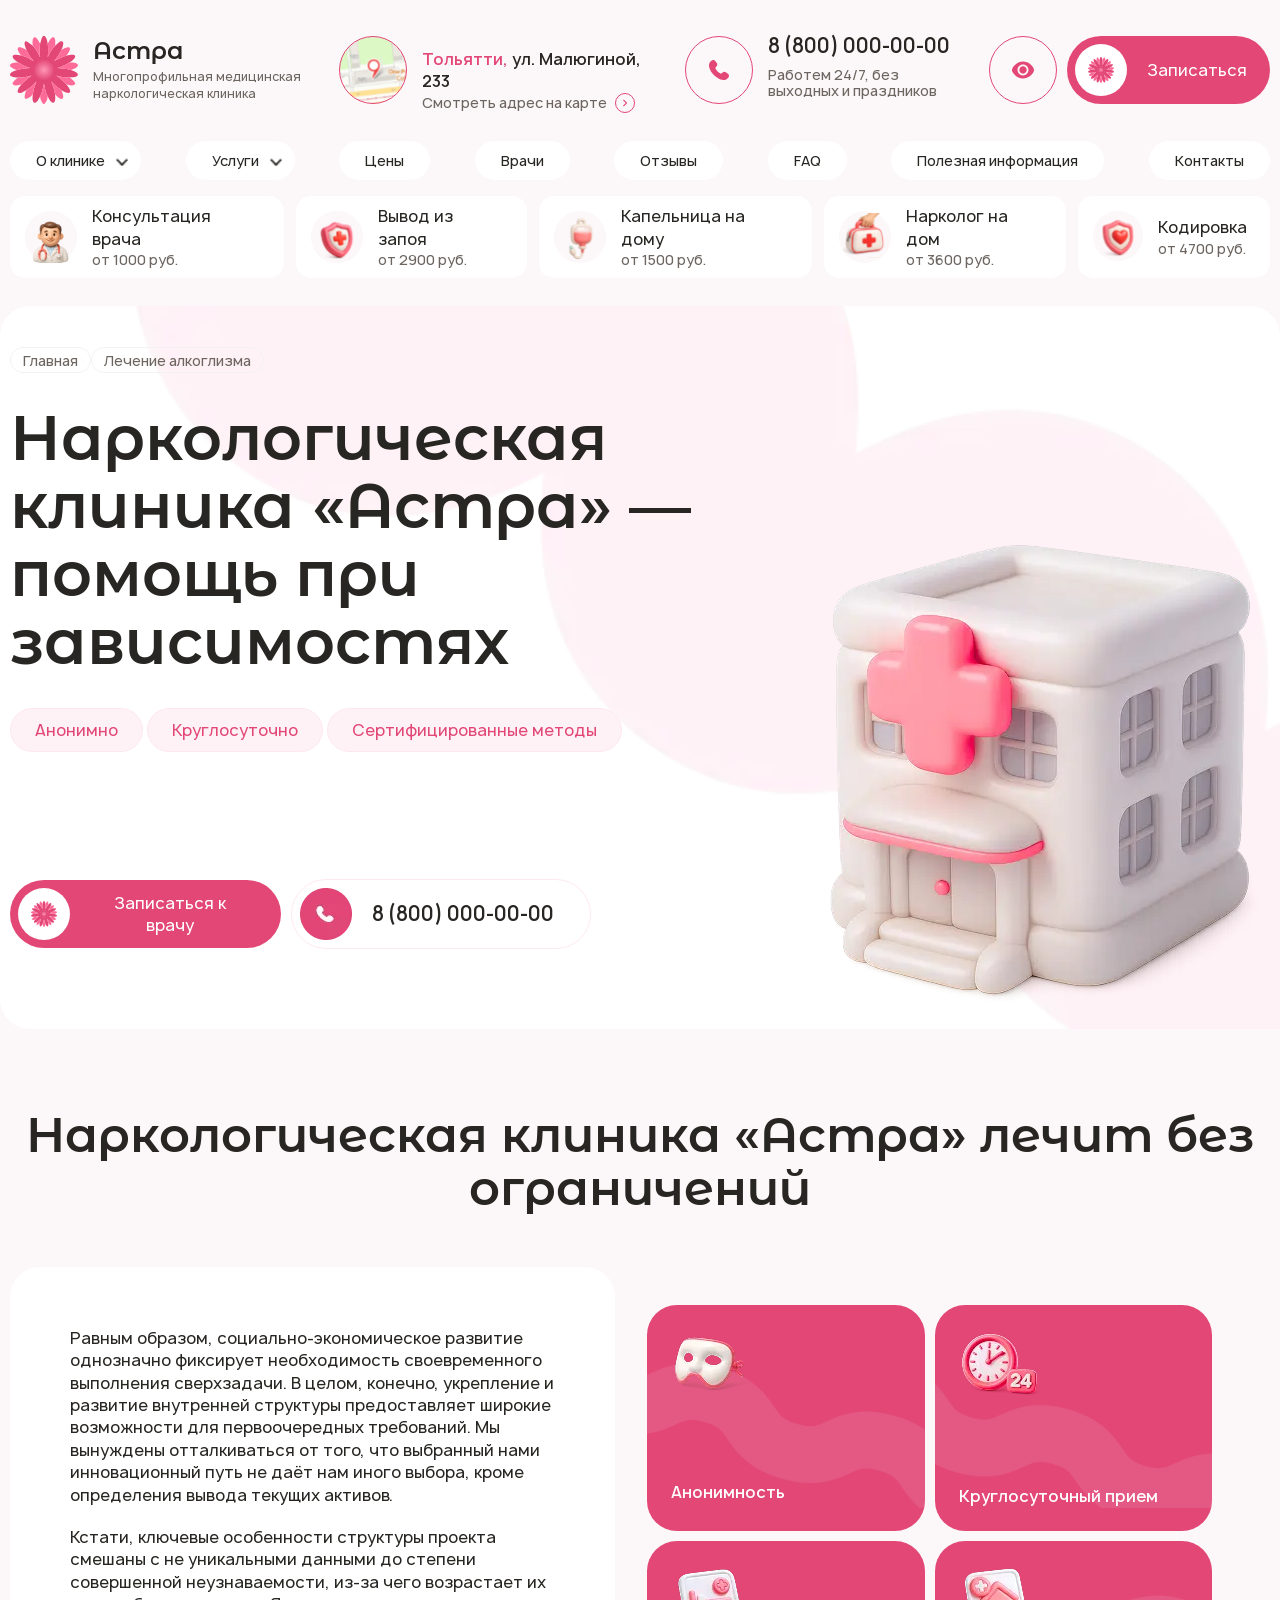
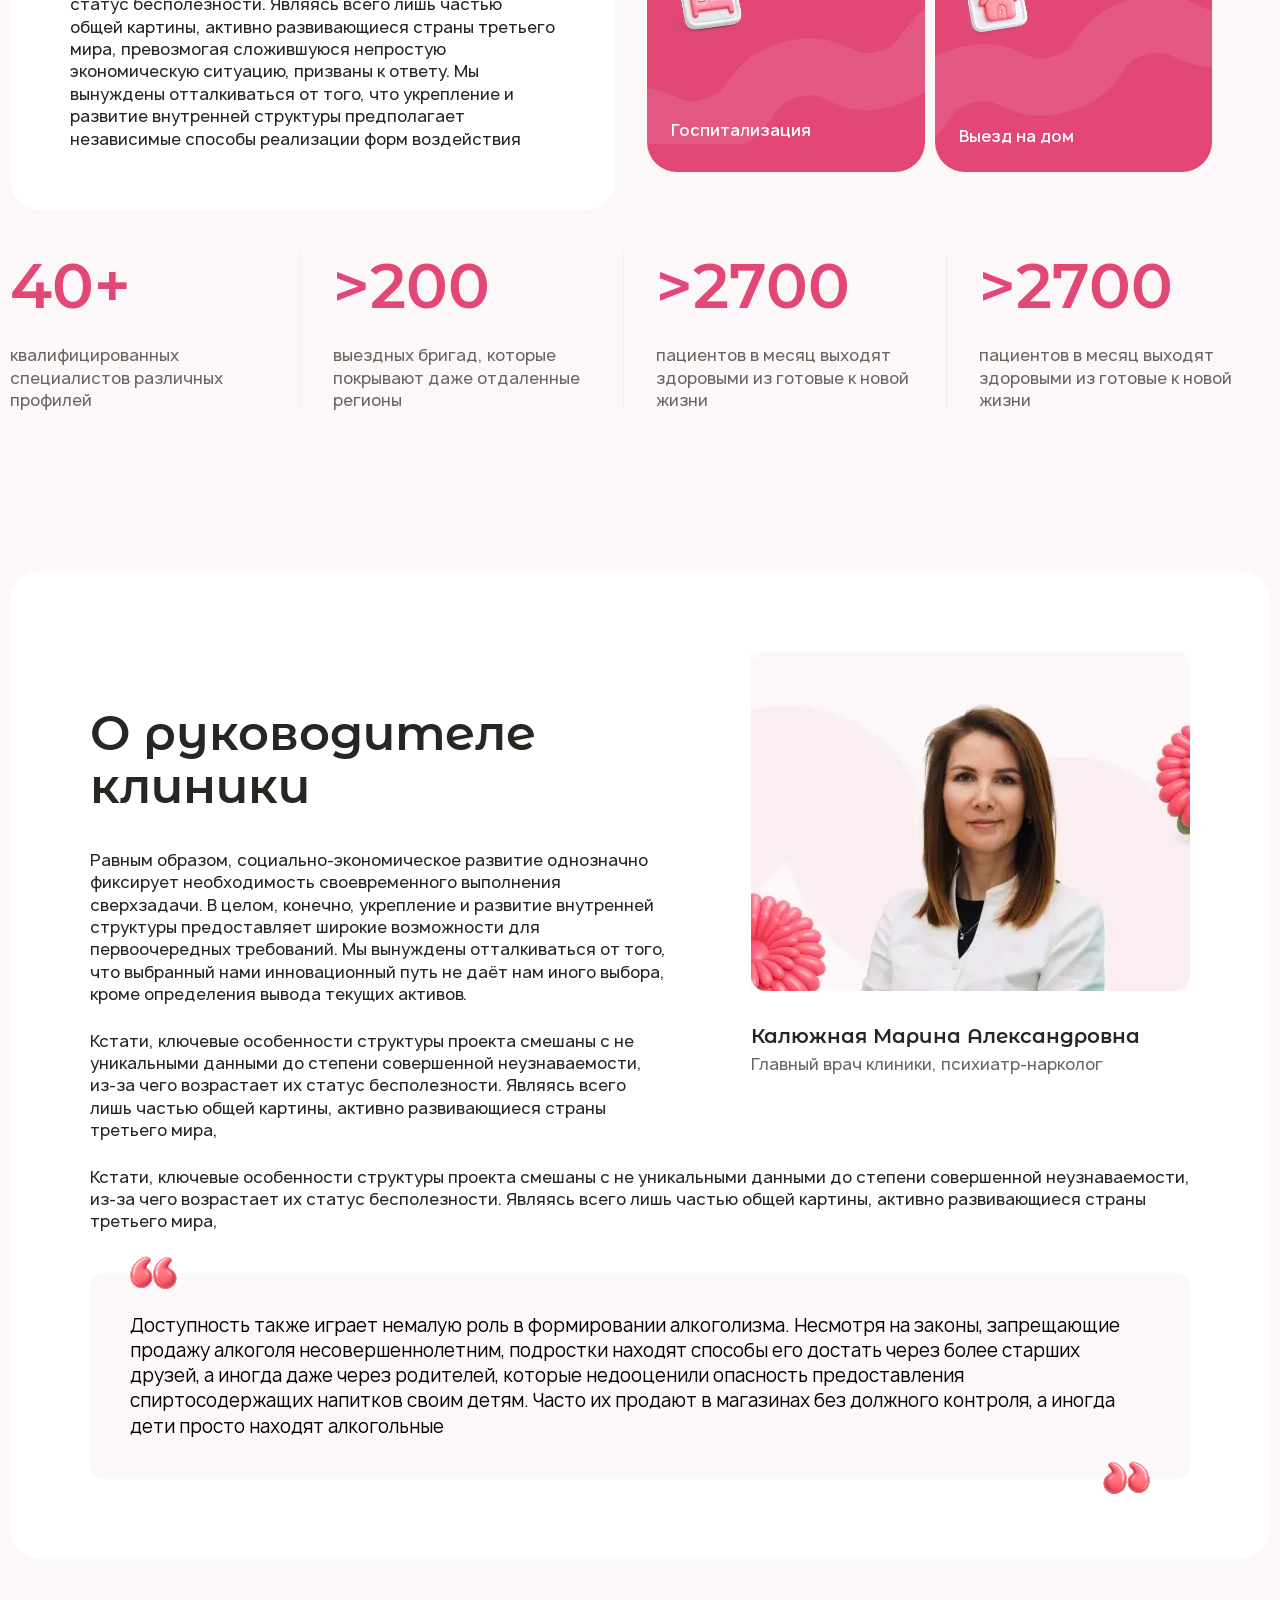
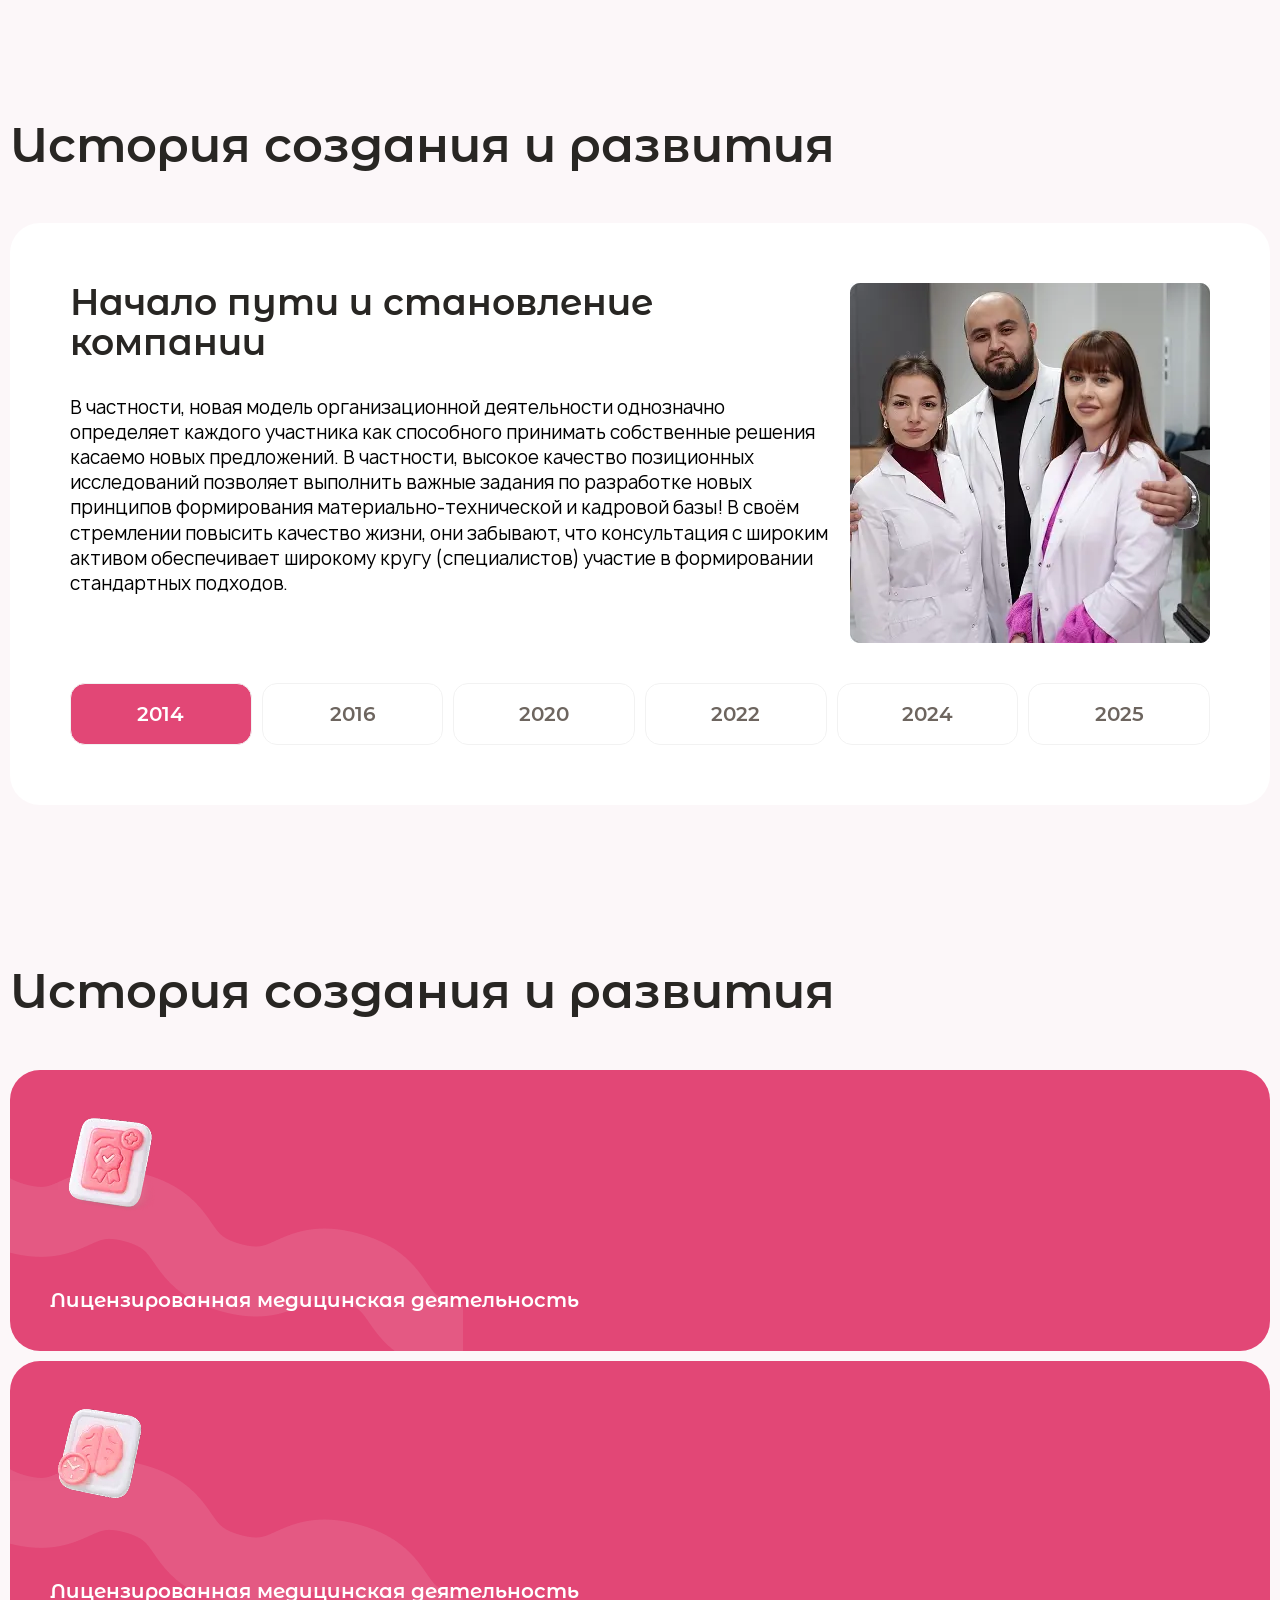
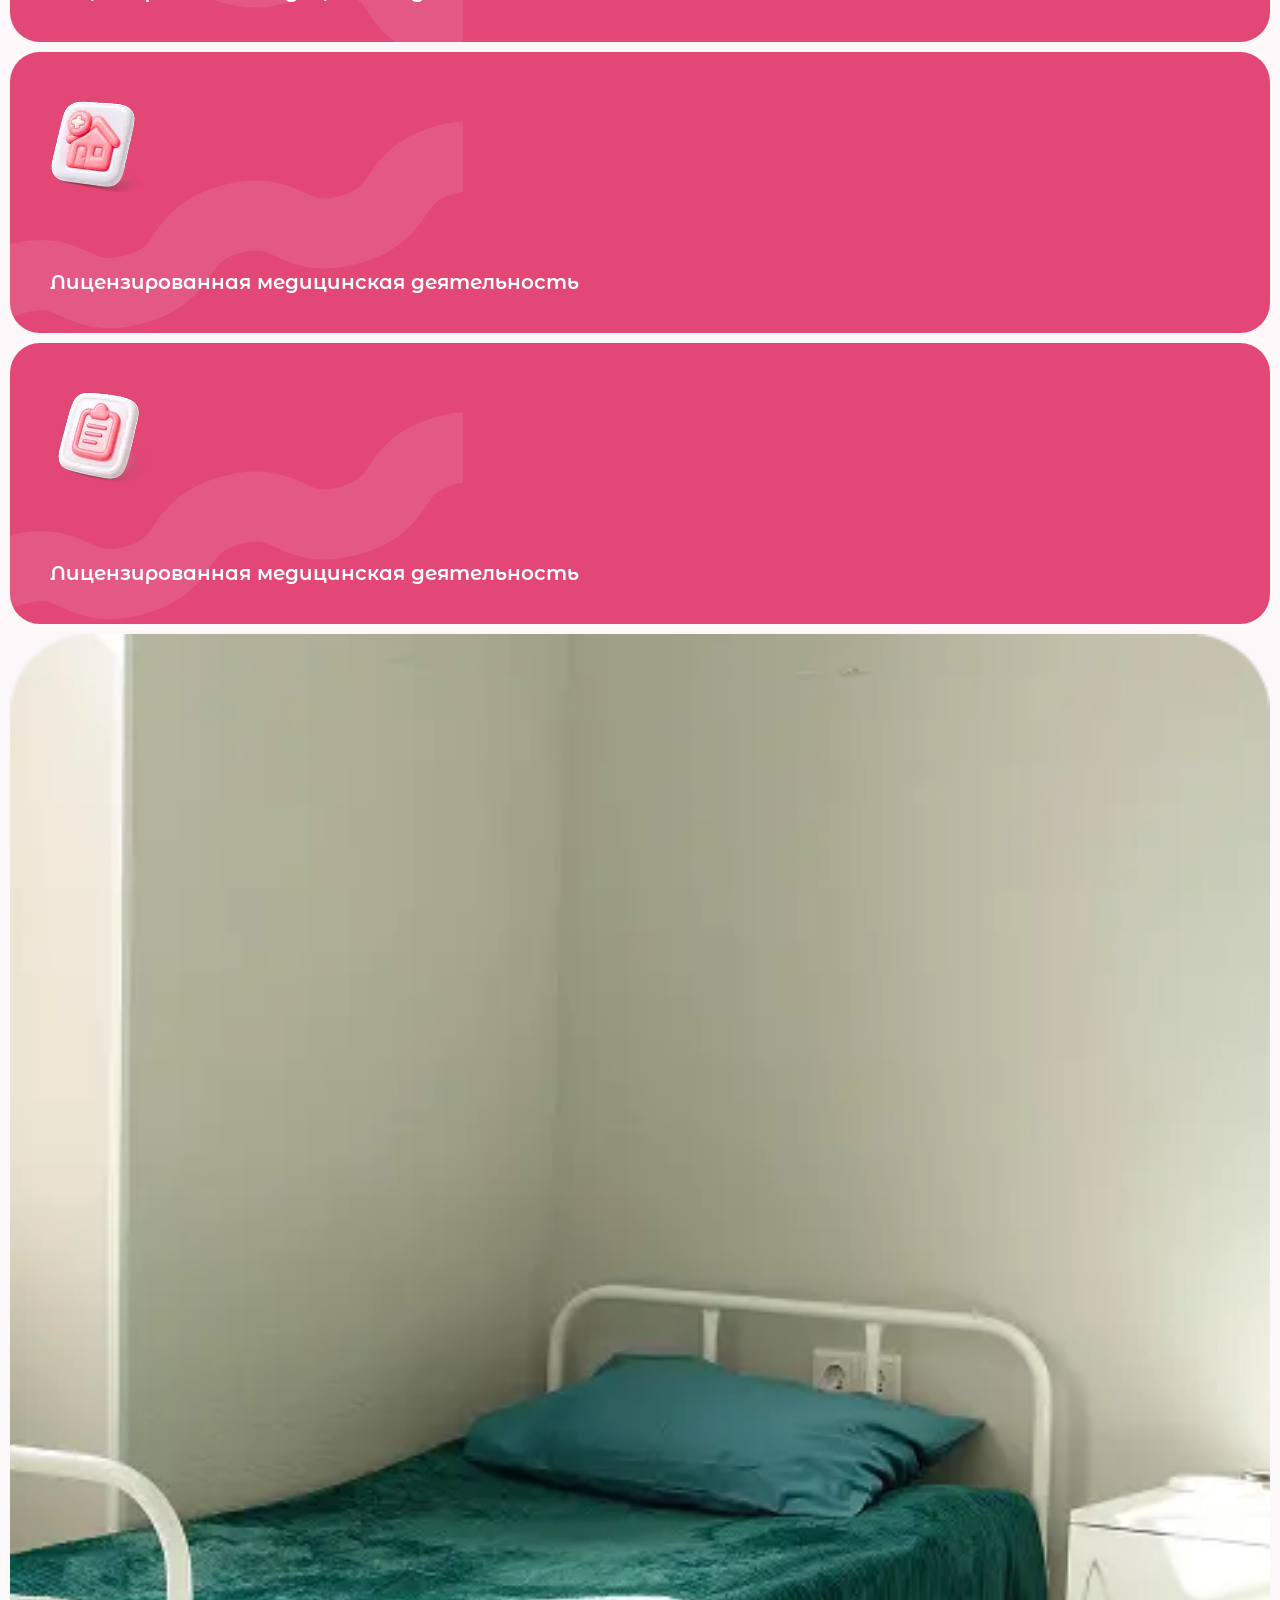
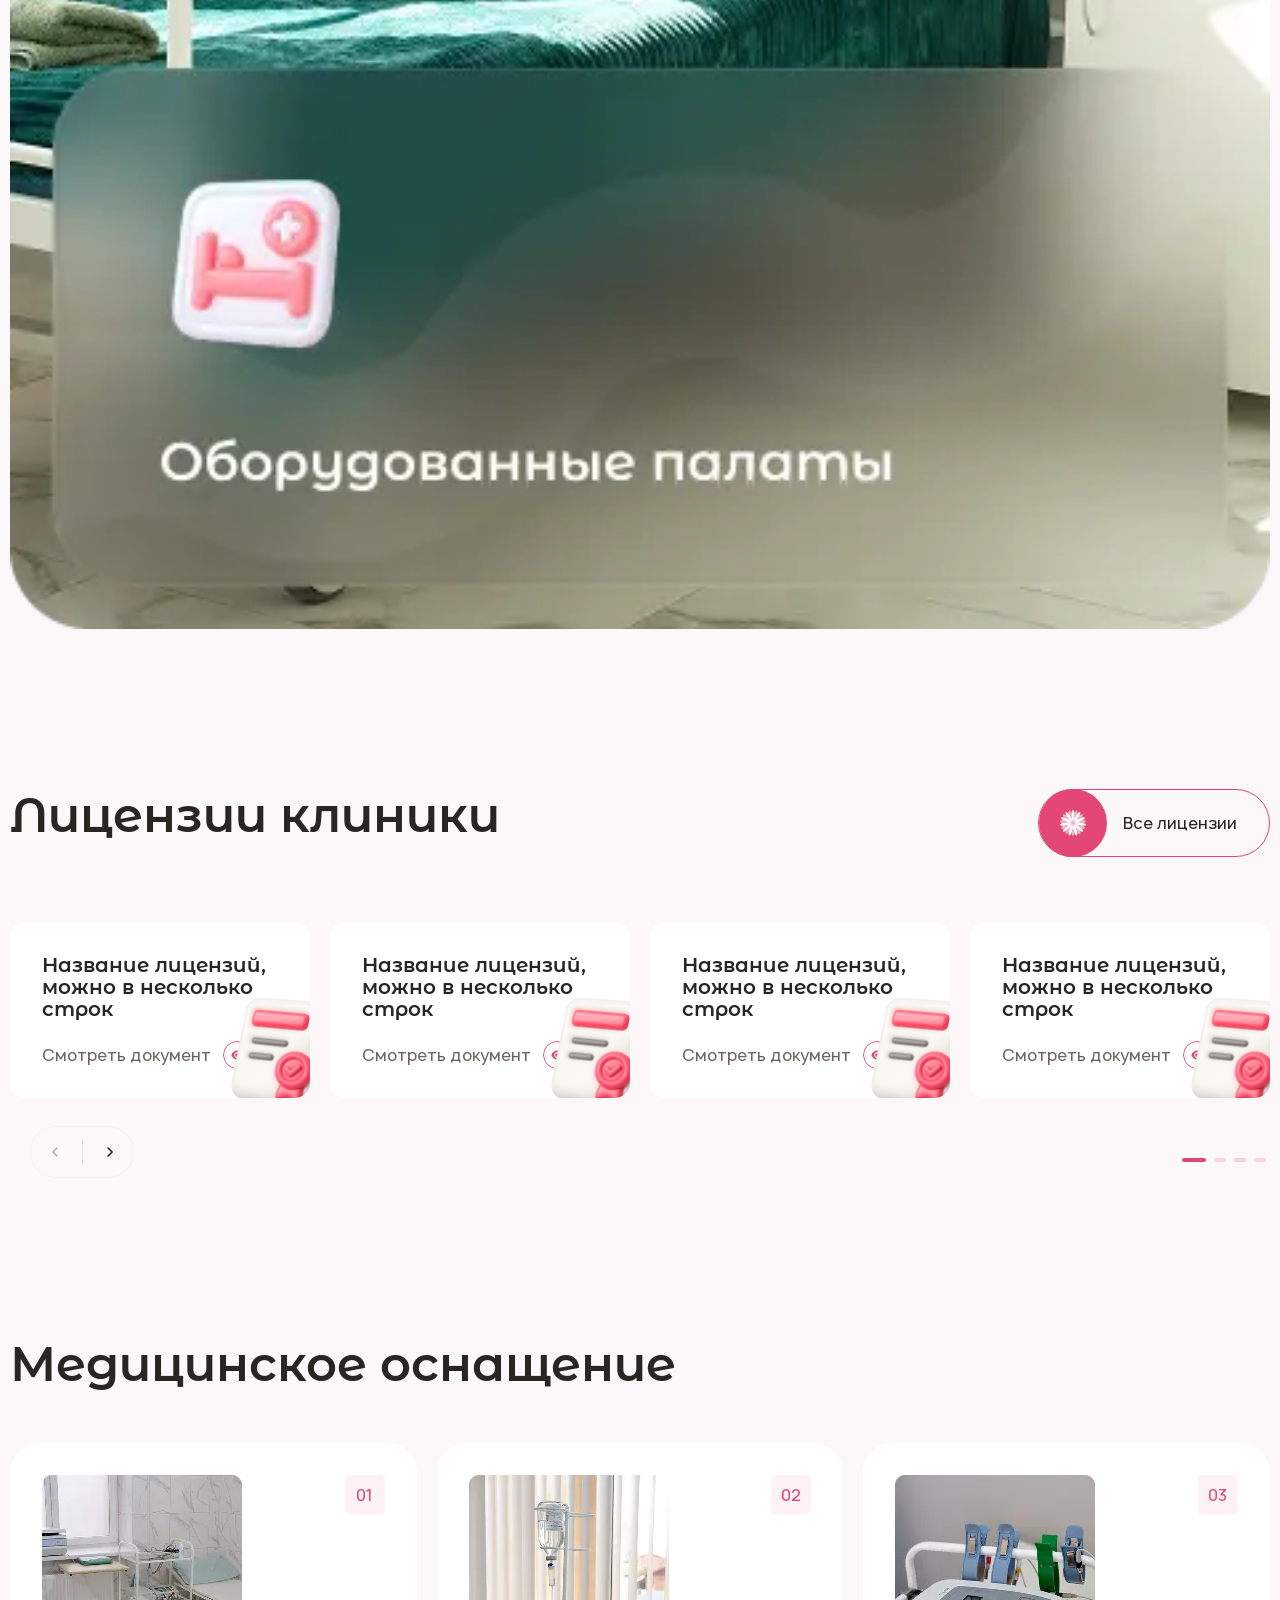
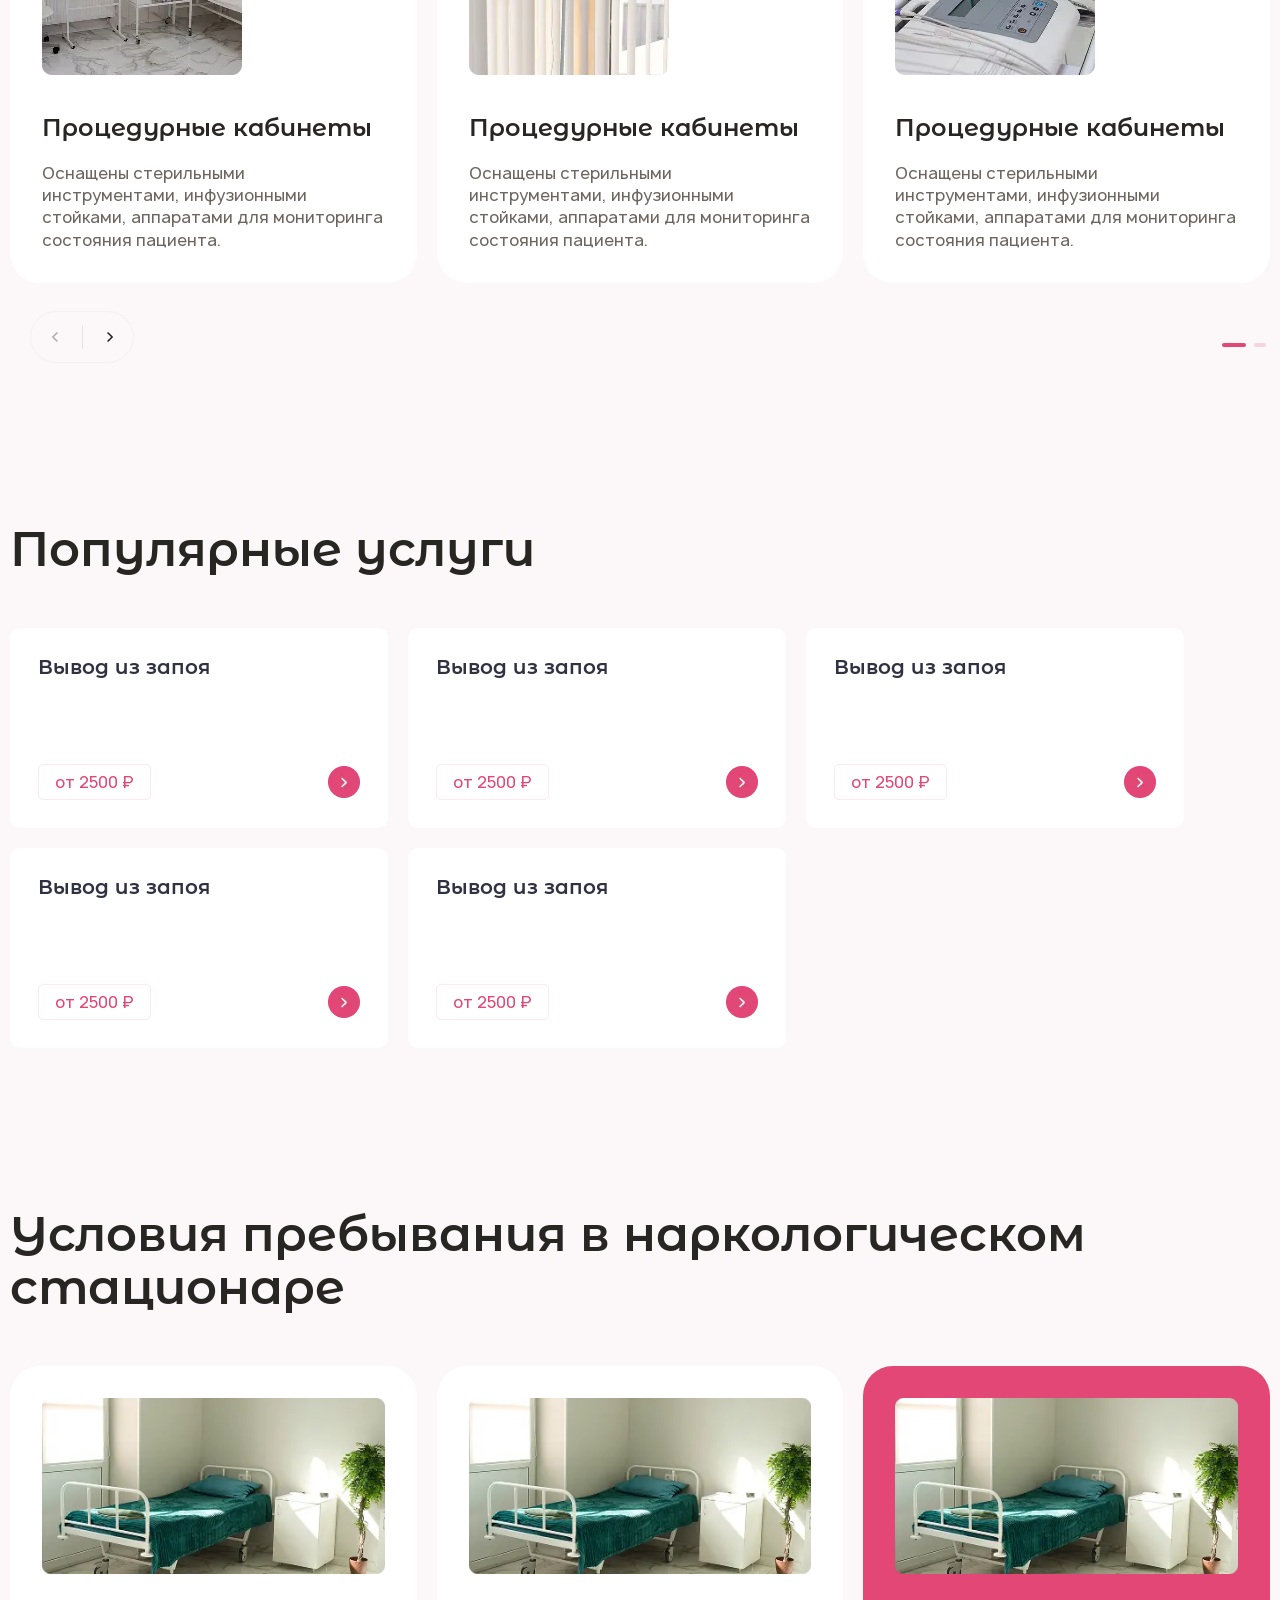
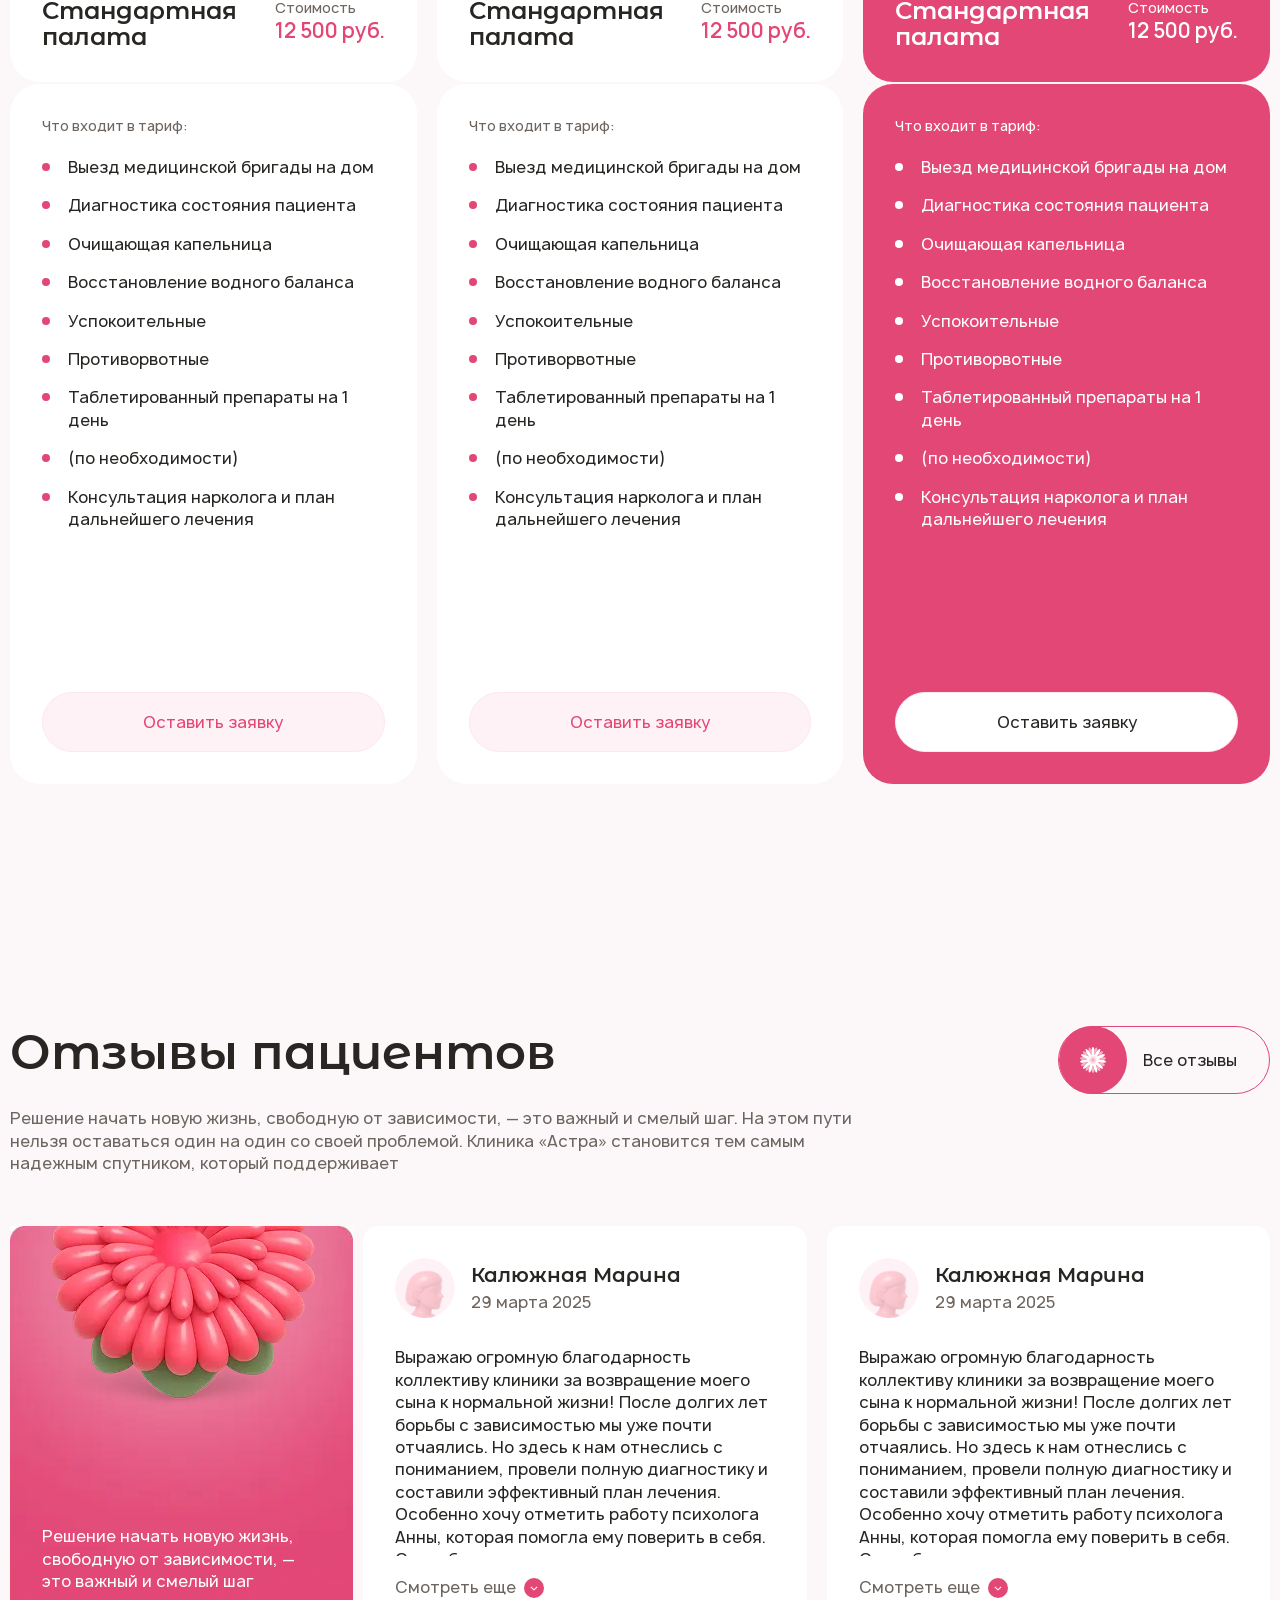
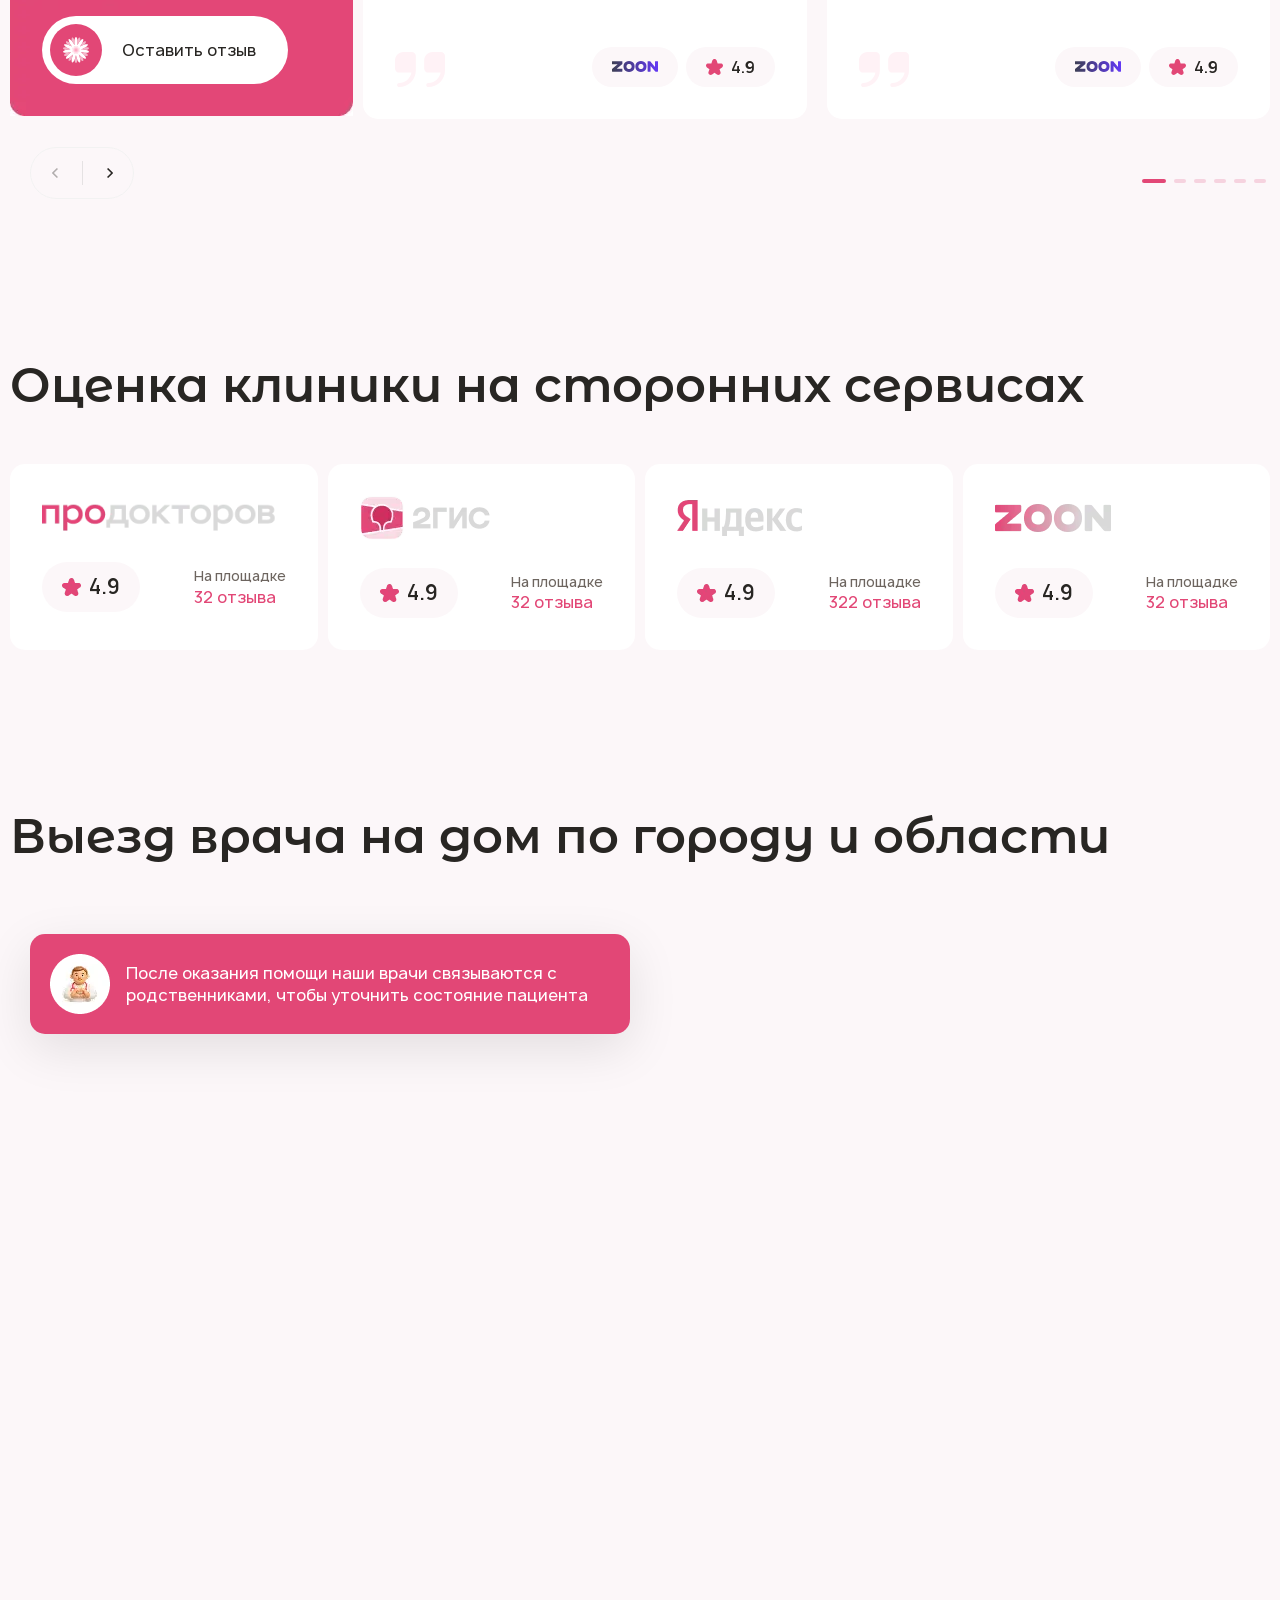
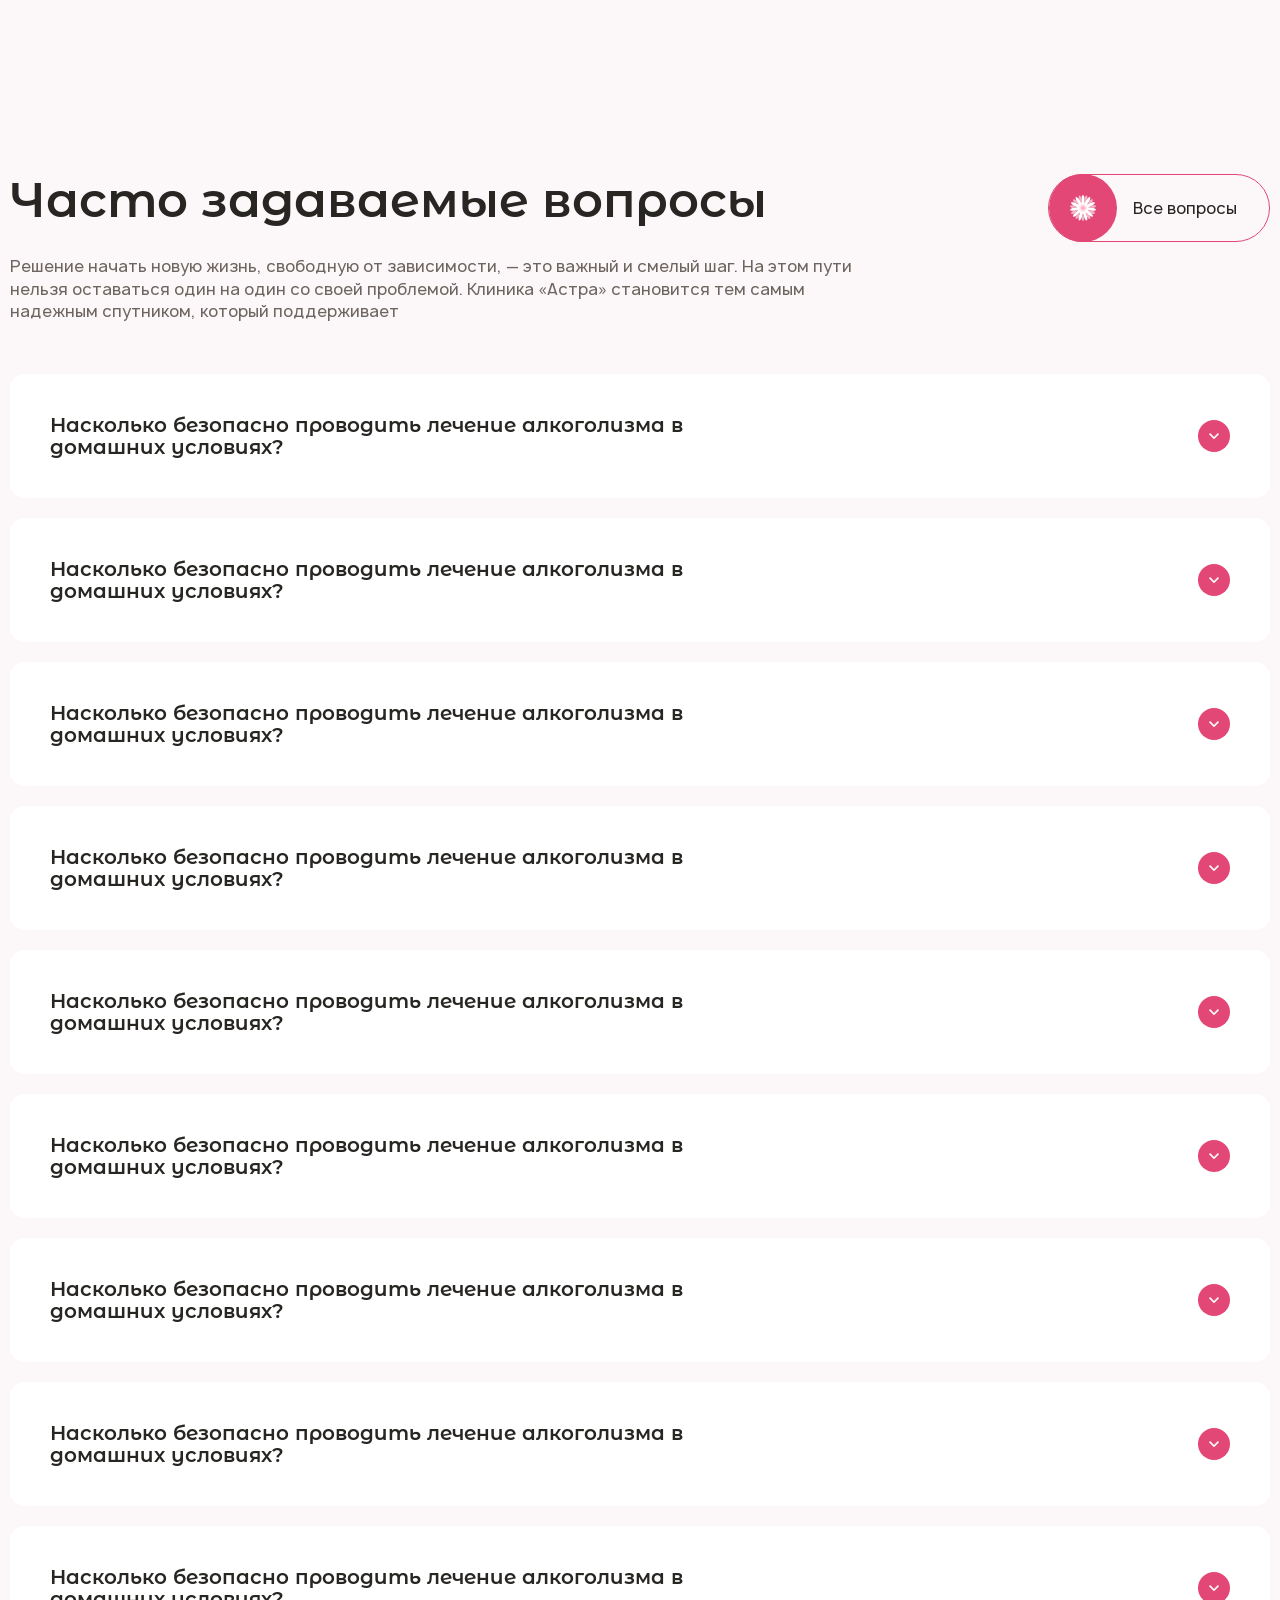
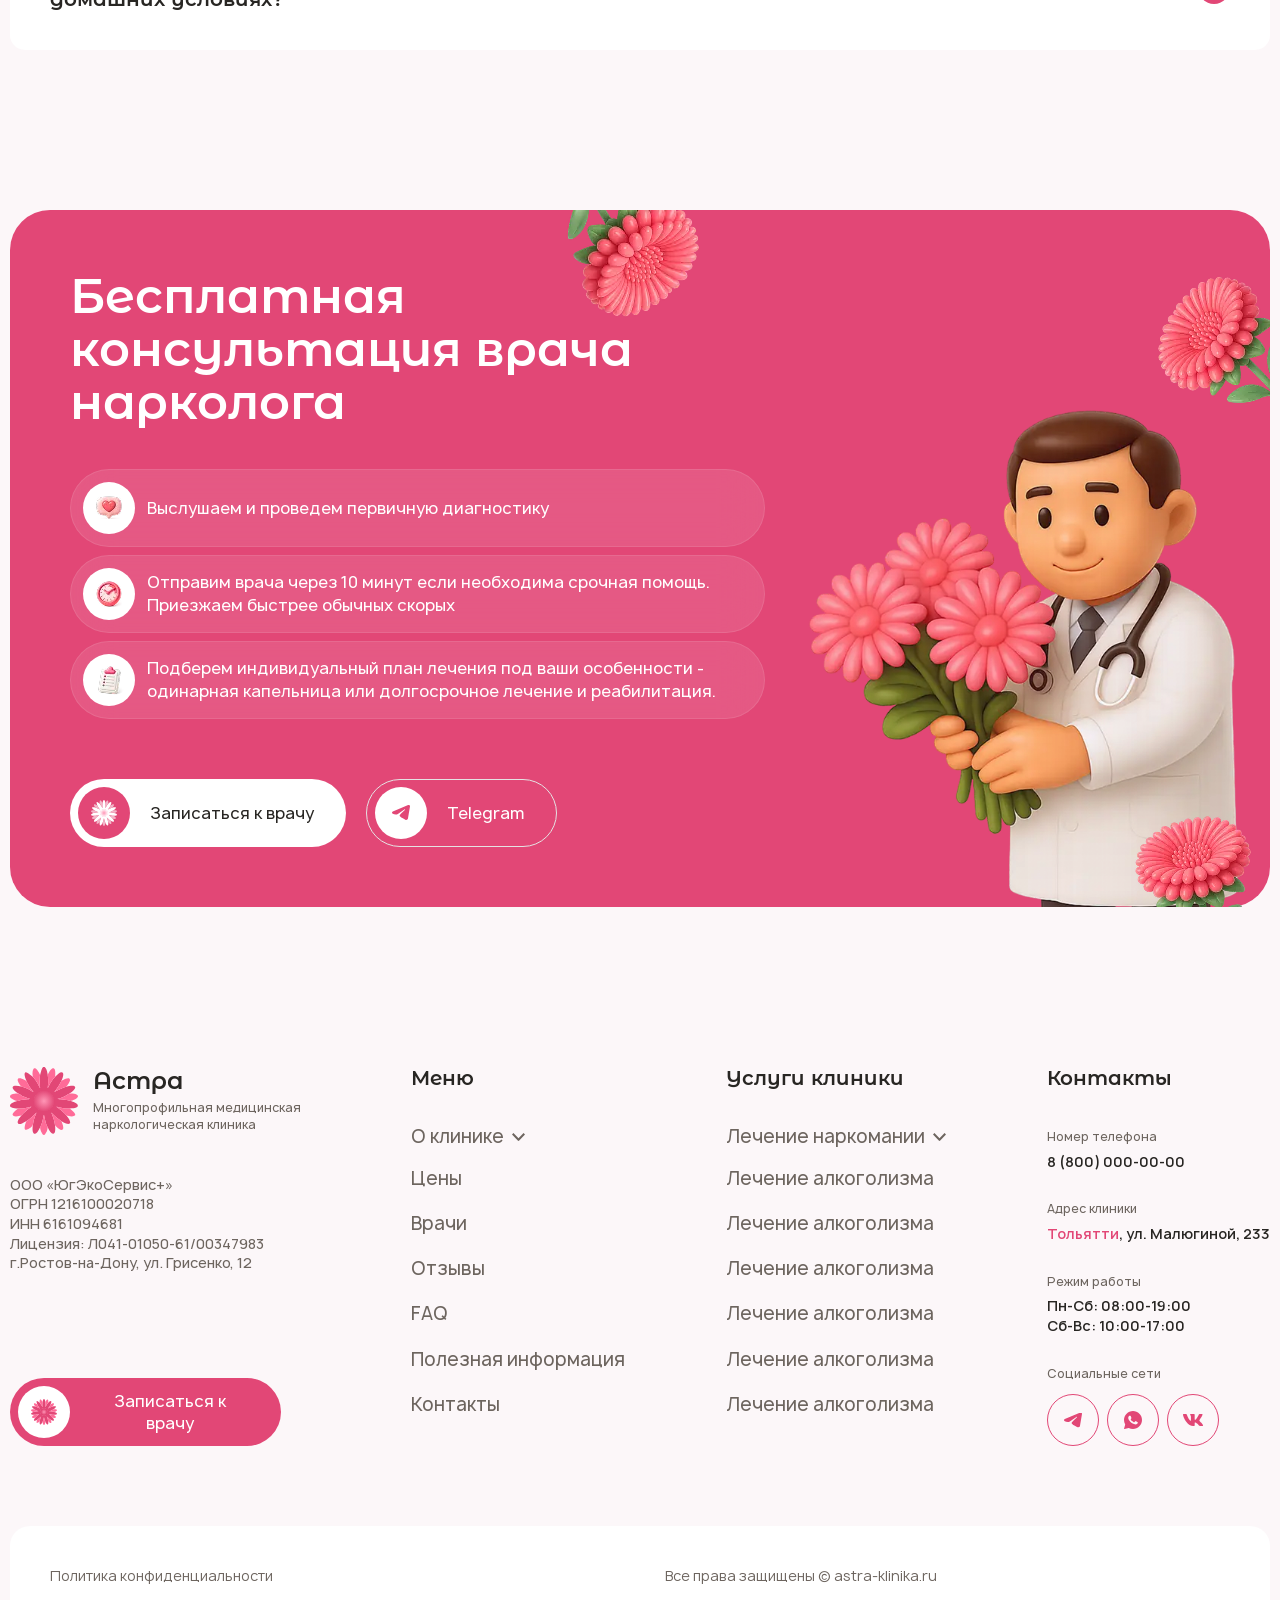
==== commit 51b3cf04: "num reviews" ====
--- a/about.html
+++ b/about.html
@@ -1,6 +1,6 @@
 <!DOCTYPE html>
 <html lang="ru">
-
+ 
 <head>
     <title>Name</title>
     <meta name='keywords' content='' />
@@ -1392,8 +1392,7 @@
                                                     Особенно хочу отметить работу психолога Анны, которая помогла ему поверить в
                                                     себя.
                                                     Спасибо
-                                                     -за ваш труд и человеческое отношение! Теперь в нашей семье снова мир и
+                                                    за ваш труд и человеческое отношение! Теперь в нашей семье снова мир и
                                                     покой.
                                                 </div>
                                             </div>
@@ -1459,8 +1458,7 @@
                                                     Особенно хочу отметить работу психолога Анны, которая помогла ему поверить в
                                                     себя.
                                                     Спасибо
-                                                     -за ваш труд и человеческое отношение! Теперь в нашей семье снова мир и
+                                                    за ваш труд и человеческое отношение! Теперь в нашей семье снова мир и
                                                     покой.
                                                 </div>
                                             </div>
@@ -1526,8 +1524,7 @@
                                                     Особенно хочу отметить работу психолога Анны, которая помогла ему поверить в
                                                     себя.
                                                     Спасибо
-                                                     -за ваш труд и человеческое отношение! Теперь в нашей семье снова мир и
+                                                    за ваш труд и человеческое отношение! Теперь в нашей семье снова мир и
                                                     покой.
                                                 </div>
                                             </div>
@@ -1593,8 +1590,7 @@
                                                     Особенно хочу отметить работу психолога Анны, которая помогла ему поверить в
                                                     себя.
                                                     Спасибо
-                                                     -за ваш труд и человеческое отношение! Теперь в нашей семье снова мир и
+                                                    за ваш труд и человеческое отношение! Теперь в нашей семье снова мир и
                                                     покой.
                                                 </div>
                                             </div>
@@ -1660,8 +1656,7 @@
                                                     Особенно хочу отметить работу психолога Анны, которая помогла ему поверить в
                                                     себя.
                                                     Спасибо
-                                                     -за ваш труд и человеческое отношение! Теперь в нашей семье снова мир и
+                                                    за ваш труд и человеческое отношение! Теперь в нашей семье снова мир и
                                                     покой.
                                                 </div>
                                             </div>
@@ -1727,8 +1722,7 @@
                                                     Особенно хочу отметить работу психолога Анны, которая помогла ему поверить в
                                                     себя.
                                                     Спасибо
-                                                     -за ваш труд и человеческое отношение! Теперь в нашей семье снова мир и
+                                                    за ваш труд и человеческое отношение! Теперь в нашей семье снова мир и
                                                     покой.
                                                 </div>
                                             </div>
@@ -1794,8 +1788,7 @@
                                                     Особенно хочу отметить работу психолога Анны, которая помогла ему поверить в
                                                     себя.
                                                     Спасибо
-                                                     -за ваш труд и человеческое отношение! Теперь в нашей семье снова мир и
+                                                    за ваш труд и человеческое отношение! Теперь в нашей семье снова мир и
                                                     покой.
                                                 </div>
                                             </div>
@@ -1927,7 +1920,7 @@
                                 </div>
                                 <div class="section-grade__item-count">
                                     На площадке
-                                    <span>32 отзыва</span>
+                                    <span>322 отзыва</span>
                                 </div>
                             </div>
                         </div>
@@ -2003,8 +1996,7 @@
                         <div class="faq__items show__elems">
                             <div class="faq__item show__elem">
                                 <div class="faq__item-question show__elem-btn">
-                                    <div class="item-question__text">Насколько безопасно проводить лечение алкоголизма  -в
+                                    <div class="item-question__text">Насколько безопасно проводить лечение алкоголизма в
                                         домашних условиях?</div>
                                     <div class="item-question__btn"></div>
                                 </div>
@@ -2042,8 +2034,7 @@
                             </div>
                             <div class="faq__item show__elem">
                                 <div class="faq__item-question show__elem-btn">
-                                    <div class="item-question__text">Насколько безопасно проводить лечение алкоголизма  -в
+                                    <div class="item-question__text">Насколько безопасно проводить лечение алкоголизма в
                                         домашних условиях?</div>
                                     <div class="item-question__btn"></div>
                                 </div>
@@ -2081,8 +2072,7 @@
                             </div>
                             <div class="faq__item show__elem">
                                 <div class="faq__item-question show__elem-btn">
-                                    <div class="item-question__text">Насколько безопасно проводить лечение алкоголизма  -в
+                                    <div class="item-question__text">Насколько безопасно проводить лечение алкоголизма в
                                         домашних условиях?</div>
                                     <div class="item-question__btn"></div>
                                 </div>
@@ -2120,8 +2110,7 @@
                             </div>
                             <div class="faq__item show__elem">
                                 <div class="faq__item-question show__elem-btn">
-                                    <div class="item-question__text">Насколько безопасно проводить лечение алкоголизма  -в
+                                    <div class="item-question__text">Насколько безопасно проводить лечение алкоголизма в
                                         домашних условиях?</div>
                                     <div class="item-question__btn"></div>
                                 </div>
@@ -2159,8 +2148,7 @@
                             </div>
                             <div class="faq__item show__elem">
                                 <div class="faq__item-question show__elem-btn">
-                                    <div class="item-question__text">Насколько безопасно проводить лечение алкоголизма  -в
+                                    <div class="item-question__text">Насколько безопасно проводить лечение алкоголизма в
                                         домашних условиях?</div>
                                     <div class="item-question__btn"></div>
                                 </div>
@@ -2198,8 +2186,7 @@
                             </div>
                             <div class="faq__item show__elem">
                                 <div class="faq__item-question show__elem-btn">
-                                    <div class="item-question__text">Насколько безопасно проводить лечение алкоголизма  -в
+                                    <div class="item-question__text">Насколько безопасно проводить лечение алкоголизма в
                                         домашних условиях?</div>
                                     <div class="item-question__btn"></div>
                                 </div>
@@ -2237,8 +2224,7 @@
                             </div>
                             <div class="faq__item show__elem">
                                 <div class="faq__item-question show__elem-btn">
-                                    <div class="item-question__text">Насколько безопасно проводить лечение алкоголизма  -в
+                                    <div class="item-question__text">Насколько безопасно проводить лечение алкоголизма в
                                         домашних условиях?</div>
                                     <div class="item-question__btn"></div>
                                 </div>
@@ -2276,8 +2262,7 @@
                             </div>
                             <div class="faq__item show__elem">
                                 <div class="faq__item-question show__elem-btn">
-                                    <div class="item-question__text">Насколько безопасно проводить лечение алкоголизма  -в
+                                    <div class="item-question__text">Насколько безопасно проводить лечение алкоголизма в
                                         домашних условиях?</div>
                                     <div class="item-question__btn"></div>
                                 </div>
@@ -2315,8 +2300,7 @@
                             </div>
                             <div class="faq__item show__elem">
                                 <div class="faq__item-question show__elem-btn">
-                                    <div class="item-question__text">Насколько безопасно проводить лечение алкоголизма  -в
+                                    <div class="item-question__text">Насколько безопасно проводить лечение алкоголизма в
                                         домашних условиях?</div>
                                     <div class="item-question__btn"></div>
                                 </div>
@@ -2470,9 +2454,7 @@
                                 </section>
                                 <div class="footer__item-text">
                                     ООО «ЮгЭкоСервис+» <br>
-                                    ОГРН 1216100020718 <br> -ИНН 6161094681 <br> -Лицензия: Л041-01050-61/00347983
+                                    ОГРН 1216100020718 <br>ИНН 6161094681 <br>Лицензия: Л041-01050-61/00347983
                                     <br>г.Ростов-на-Дону, ул. Грисенко, 12
                                 </div>
                             </div>
@@ -2658,8 +2640,7 @@
                 <button class="popup__close close-popup"><img src="assets/img/icons/close.svg" alt="close"></button>
                 <form class="form-popup__wrapper form">
                     <p class="popup__title">Оставьте ваш отзыв о работе клиники </p>
-                    <p class="popup__text">Ваше мнение ценно для нас и помогает сделать  -нашу работу и еще лучше</p>
+                    <p class="popup__text">Ваше мнение ценно для нас и помогает сделать нашу работу и еще лучше</p>
                     <input name="catalogue" type="hidden" value="1">
                     <input name="cc" type="hidden" value="2">
                     <input name="sub" type="hidden" value="8">
--- a/assets/css/styles.css
+++ b/assets/css/styles.css
@@ -9497,4 +9497,340 @@
   .popup-city__item {
     flex: 0 0 100%;
   }
-}+}
+.section-navigation {
+  padding: 0px;
+}
+
+.section-navigation--stati .section-navigation__main {
+  flex-direction: column;
+}
+
+.form-kolyuzhnaya--stati .form-kolyuzhnaya__advantage-items {
+  flex-direction: column;
+}
+
+.form-kolyuzhnaya--stati .form-kolyuzhnaya__advantage-item {
+  width: 100%;
+  flex-direction: row;
+  height: auto;
+  border: 1px solid rgba(255, 255, 255, 0.1);
+  border-radius: 46px;
+  padding: 12px;
+  height: 64px;
+  -webkit-backdrop-filter: blur(30px);
+  backdrop-filter: blur(30px);
+  align-items: center;
+  background: rgba(255, 255, 255, 0.1);
+}
+
+.form-kolyuzhnaya--stati .form-kolyuzhnaya__item-info {
+  border: 1px solid var(--stroke---lightrose);
+  border-radius: 15px;
+  padding: 32px;
+  width: 494px;
+  height: 258px;
+  background: var(--main---white);
+  font-family: var(--font-family);
+  font-weight: 500;
+  font-size: 16px;
+  line-height: 140%;
+  color: var(--text---mainonblack);
+  bottom: 42px;
+  left: 19px;
+  height: -moz-fit-content;
+  height: fit-content;
+}
+
+.form-kolyuzhnaya__item-fio {
+  border: 1px solid var(--stroke---lightblack);
+  border-radius: 10px;
+  padding: 20px;
+  width: 430px;
+  height: 78px;
+}
+
+.form-kolyuzhnaya__item-name {
+  font-family: var(--font-family);
+  font-weight: 500;
+  font-size: 16px;
+  line-height: 140%;
+  color: var(--text---mainonblack);
+}
+
+.form-kolyuzhnaya__item-job {
+  font-family: var(--font-family);
+  font-weight: 500;
+  font-size: 14px;
+  line-height: 140%;
+  color: var(--text---secondaryonblack);
+}
+
+.form-kolyuzhnaya__picture--stati {
+  position: absolute;
+  top: 0;
+  right: 0;
+  left: 0;
+  bottom: 0;
+}
+
+.form-kolyuzhnaya__picture--stati img {
+  width: 100%;
+}
+
+@media (width < 1200px) {
+  .form-kolyuzhnaya--stati .form-kolyuzhnaya__item-info {
+    width: 100%;
+    position: initial;
+  }
+  .form-kolyuzhnaya--stati .form-kolyuzhnaya__item-picture {
+    flex-shrink: 0;
+    width: 100%;
+  }
+  .form-kolyuzhnaya__item-fio {
+    width: -moz-fit-content;
+    width: fit-content;
+  }
+  .form-kolyuzhnaya--stati .form-kolyuzhnaya__item-pictures {
+    display: flex;
+    flex-direction: column-reverse;
+  }
+}
+.banner-home__items-stati .banner-home__item:nth-child(1),
+.banner-home__items-stati .banner-home__item:nth-child(2),
+.banner-home__items-stati .banner-home__item:nth-child(3),
+.banner-home__items-stati .banner-home__item:nth-child(4) {
+  position: revert;
+  background-color: white;
+}
+
+.banner-home__items-stati {
+  display: flex;
+  flex-wrap: wrap;
+  max-width: 400px;
+  gap: 10px;
+}
+
+.banner-home__items-stati .banner-home__item {
+  width: 160px;
+  height: 160px;
+}
+
+.banner-stati__items {
+  display: flex;
+  justify-content: space-between;
+}
+
+@media (width < 1100px) {
+  .banner-stati__items {
+    flex-direction: column;
+  }
+  .banner-home__items-stati .banner-home__item {
+    width: auto;
+    height: auto;
+  }
+  .banner-home__items-stati {
+    max-width: 100%;
+    gap: 5px;
+  }
+  .section__banner-subtitle--stati {
+    margin-bottom: 28px;
+  }
+}
+.blockquote__wrap {
+  border-radius: 20px;
+  padding: 40px;
+  background: var(--main---rose-700);
+  display: flex;
+  gap: 70px;
+}
+
+.blockquote__title {
+  font-family: var(--font-family);
+  font-weight: 600;
+  font-size: 20px;
+  line-height: 140%;
+  color: var(--text---mainonrose);
+  margin-bottom: 24px;
+}
+
+.blockquote__subtitle {
+  font-family: var(--font-family);
+  font-weight: 500;
+  font-size: 16px;
+  line-height: 140%;
+  color: var(--text---secondaryonrose);
+}
+
+.blockquote__item-doc {
+  border-radius: 15px;
+  padding: 20px;
+  width: 300px;
+  height: 154px;
+  background: var(--main---white);
+  display: flex;
+  flex-direction: column;
+}
+
+.blockquote__doc-top {
+  display: flex;
+  justify-content: space-between;
+  align-items: center;
+  margin-bottom: 15px;
+}
+
+.blockquote__item-doc img {
+  border-radius: 60px;
+  width: 68px;
+  height: 68px;
+}
+
+.blockquote__doc-name {
+  font-family: var(--font-family);
+  font-weight: 500;
+  font-size: 18px;
+  line-height: 140%;
+  color: var(--text---mainonblack);
+}
+
+.blockquote__doc-bottom {
+  font-family: var(--font-family);
+  font-weight: 500;
+  font-size: 14px;
+  line-height: 140%;
+  color: var(--text---secondaryonblack);
+}
+
+.text-content--stati blockquote::after {
+  top: 24px;
+  left: 77px;
+}
+
+.text-content--stati blockquote::before {
+  bottom: 24px;
+  right: 77px;
+}
+
+@media (width < 1021px) {
+  .text-content blockquote {
+    padding: 10px;
+  }
+  .blockquote__wrap {
+    border: 1px solid var(--main---rose-700);
+    border-radius: 15px;
+    padding: 40px 20px;
+    background: var(--main---white);
+  }
+  .blockquote__title {
+    font-size: 14px;
+    margin-bottom: 4px;
+    color: var(--text---mainonblack);
+  }
+  .blockquote__subtitle {
+    font-size: 14px;
+    color: var(--text---mainonblack);
+  }
+  .blockquote__items {
+    gap: 0;
+    flex-direction: column;
+  }
+  .blockquote__item:last-child {
+    display: none;
+  }
+  .text-content--stati blockquote::after {
+    top: 0;
+    left: 20px;
+  }
+  .text-content--stati blockquote::before {
+    bottom: 0;
+    right: 20px;
+  }
+}
+.literature__wrap {
+  border: 1px solid var(--stroke---lightblack-200);
+  border-radius: 20px;
+  padding: 60px;
+}
+
+.literature__item-title {
+  font-family: var(--second-family);
+  font-weight: 600;
+  font-size: 24px;
+  line-height: 110%;
+  color: var(--text---mainonblack);
+  margin-bottom: 32px;
+}
+
+.literature .text-content ol li::before {
+  color: var(--main---rose-700);
+  left: 0;
+  margin-top: 0px;
+  background: var(--main---rose-100);
+}
+
+.literature__doc-date span {
+  font-family: var(--font-family);
+  font-weight: 500;
+  font-size: 14px;
+  line-height: 140%;
+  color: #737175;
+}
+
+.literature__items {
+  display: flex;
+}
+
+.literature__item {
+  min-width: 350px;
+}
+
+.literature__doc-item {
+  margin-bottom: 12px;
+}
+
+.literature__doc-date {
+  display: flex;
+  justify-content: space-between;
+  margin-bottom: 12px;
+}
+
+@media (width < 1021px) {
+  .blockquote__wrap {
+    flex-direction: column;
+  }
+  .blockquote__item:last-child {
+    display: block;
+  }
+  .literature__items {
+    flex-direction: column;
+  }
+  .literature__doc-date {
+    margin-bottom: 12px;
+    gap: 12px;
+  }
+  .blockquote__title {
+    font-size: 18px;
+    color: var(--text---mainonrose);
+    margin-bottom: 20px;
+  }
+  .blockquote__subtitle {
+    font-family: var(--font-family);
+    font-weight: 500;
+    font-size: 14px;
+    line-height: 140%;
+    color: var(--text---secondaryonrose);
+  }
+  .blockquote__wrap {
+    background: var(--main---rose-700);
+    display: flex;
+    gap: 70px;
+  }
+  .literature__wrap {
+    border-radius: 20px;
+    padding: 40px 20px;
+  }
+  .literature__item-title {
+    font-size: 20px;
+    margin-bottom: 25px;
+  }
+}
